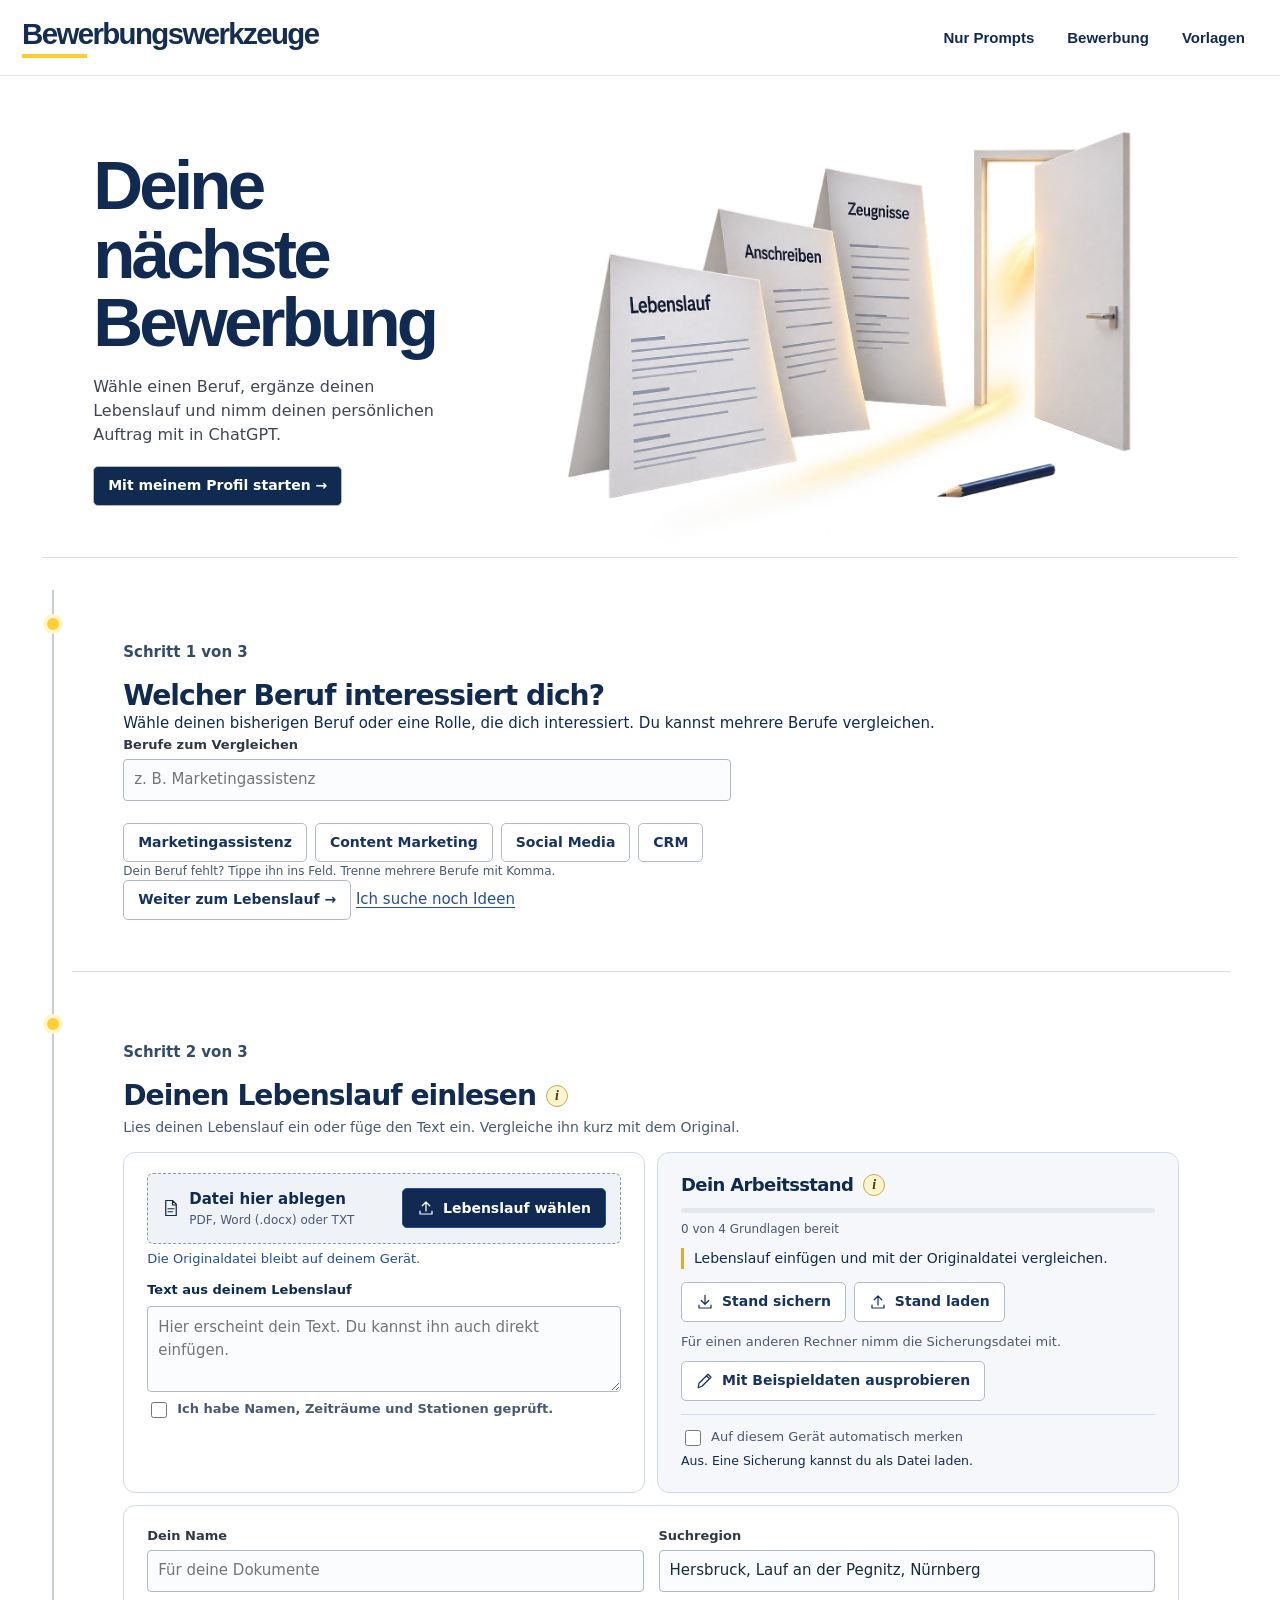
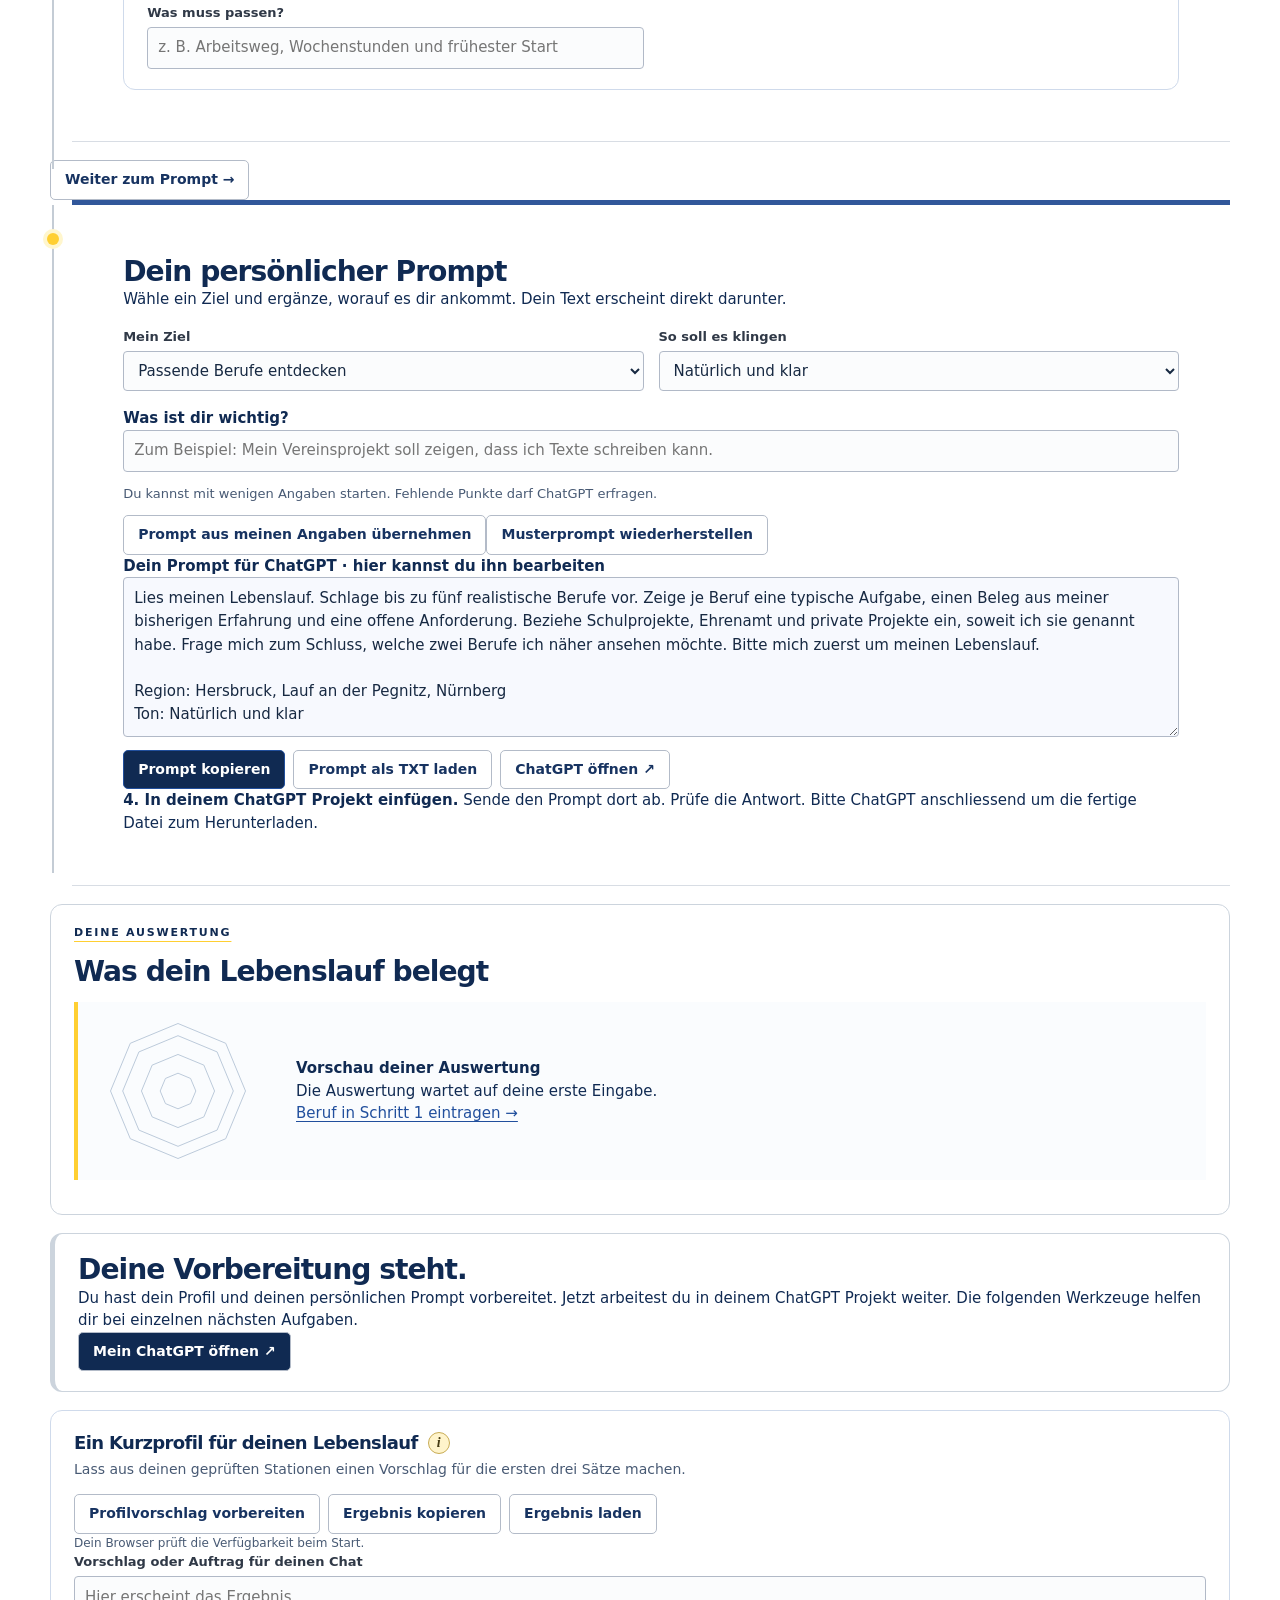
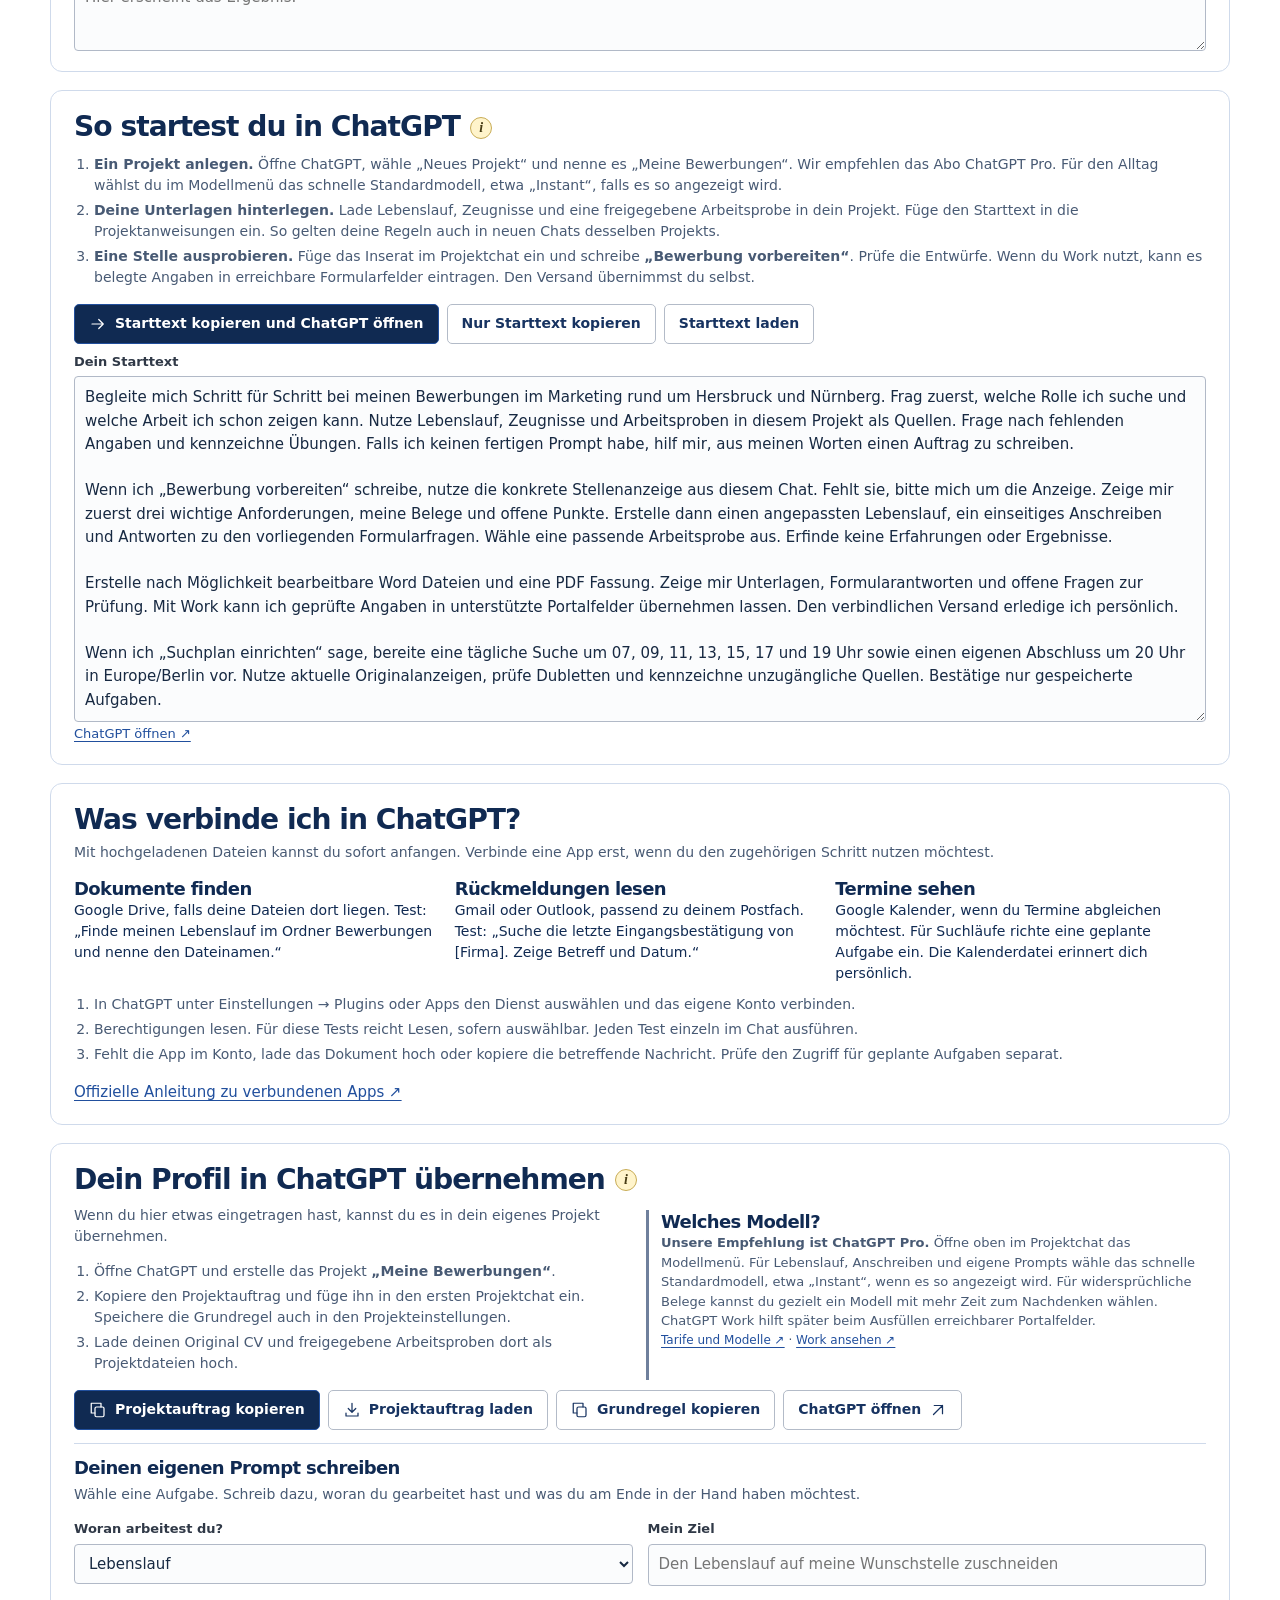
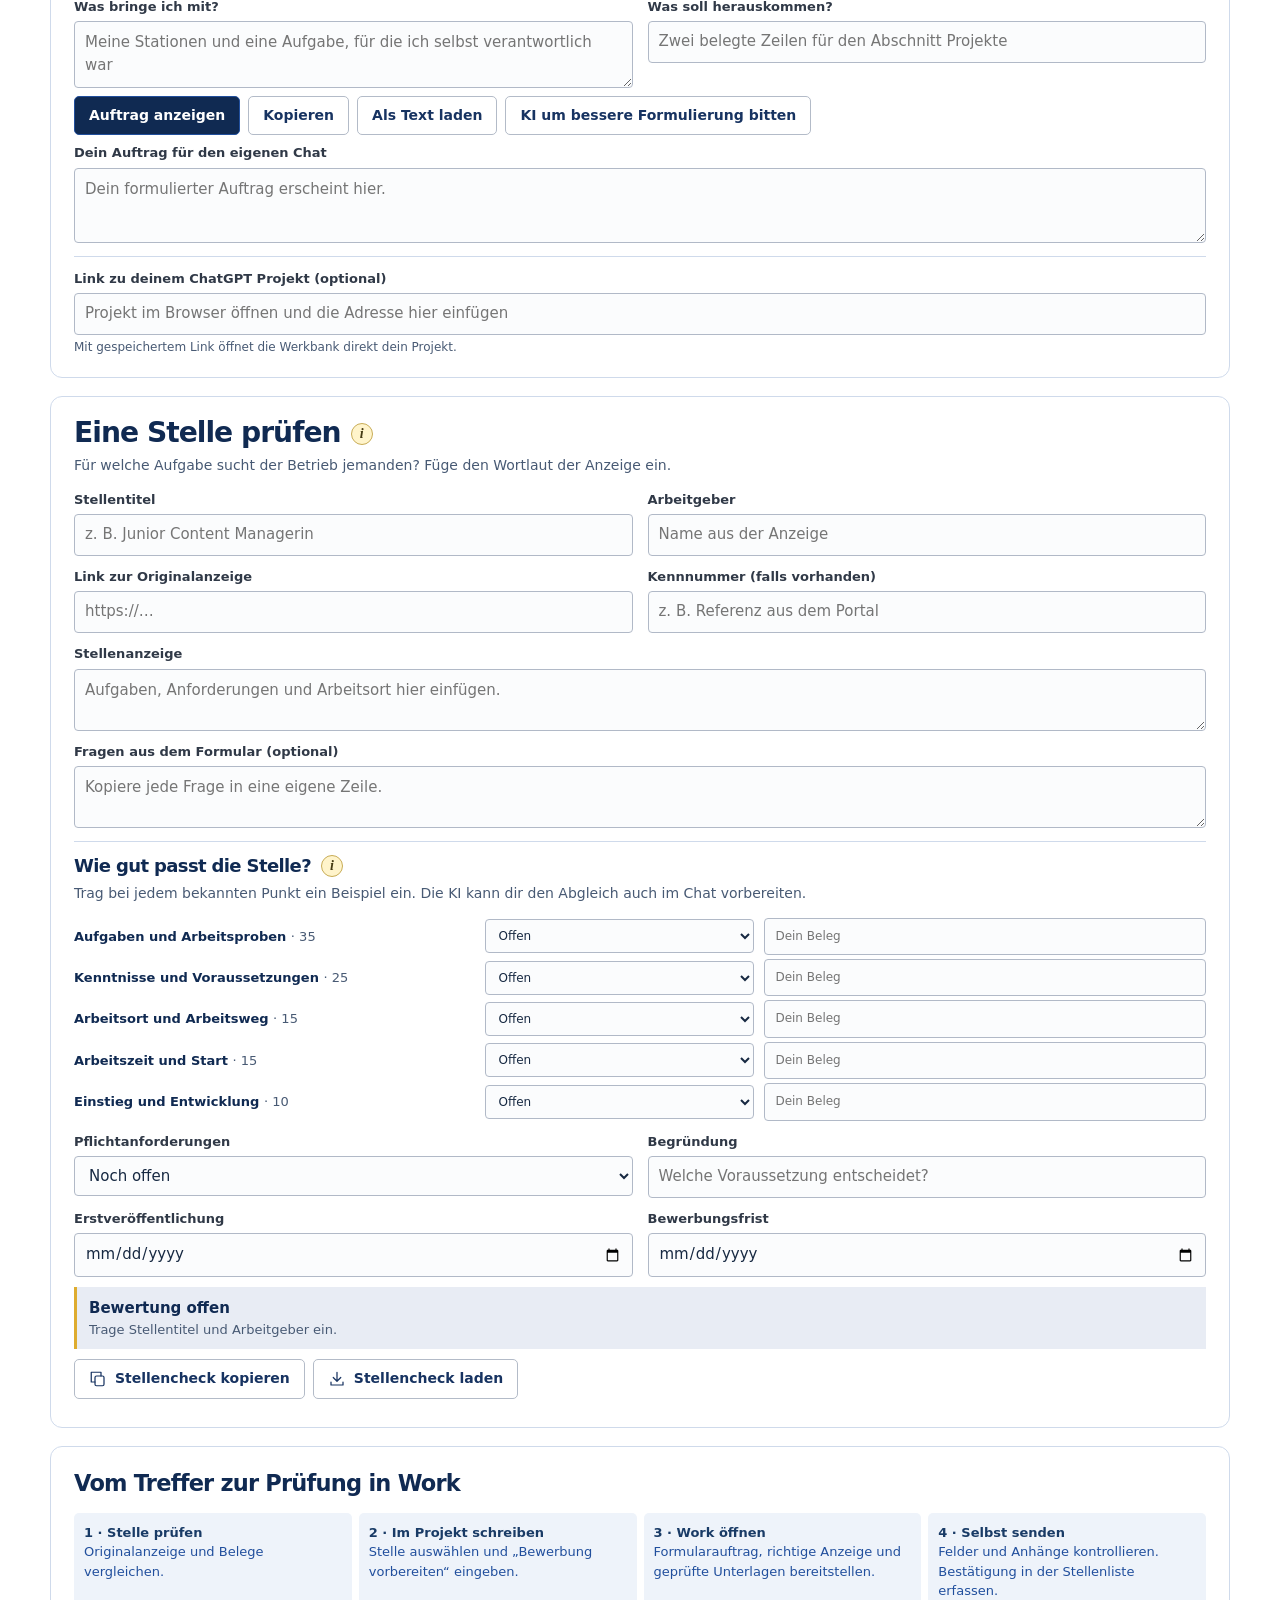
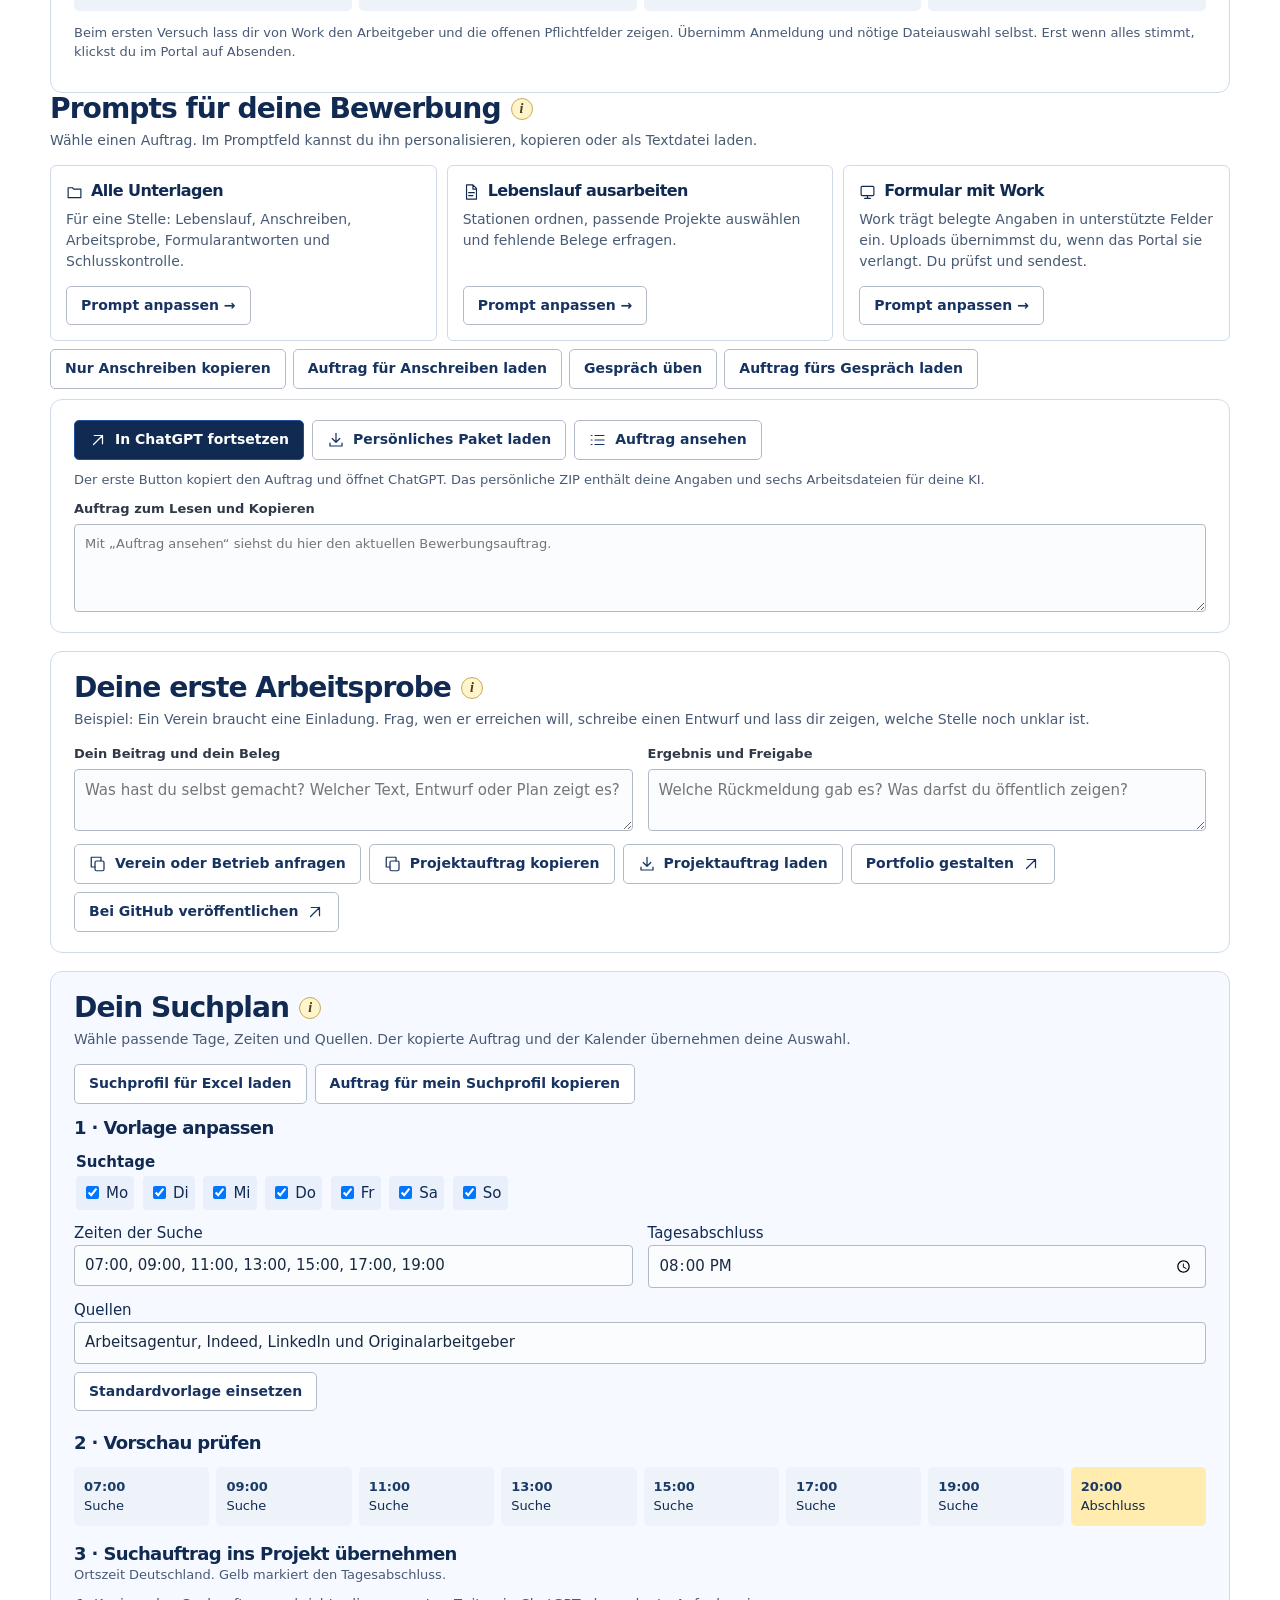
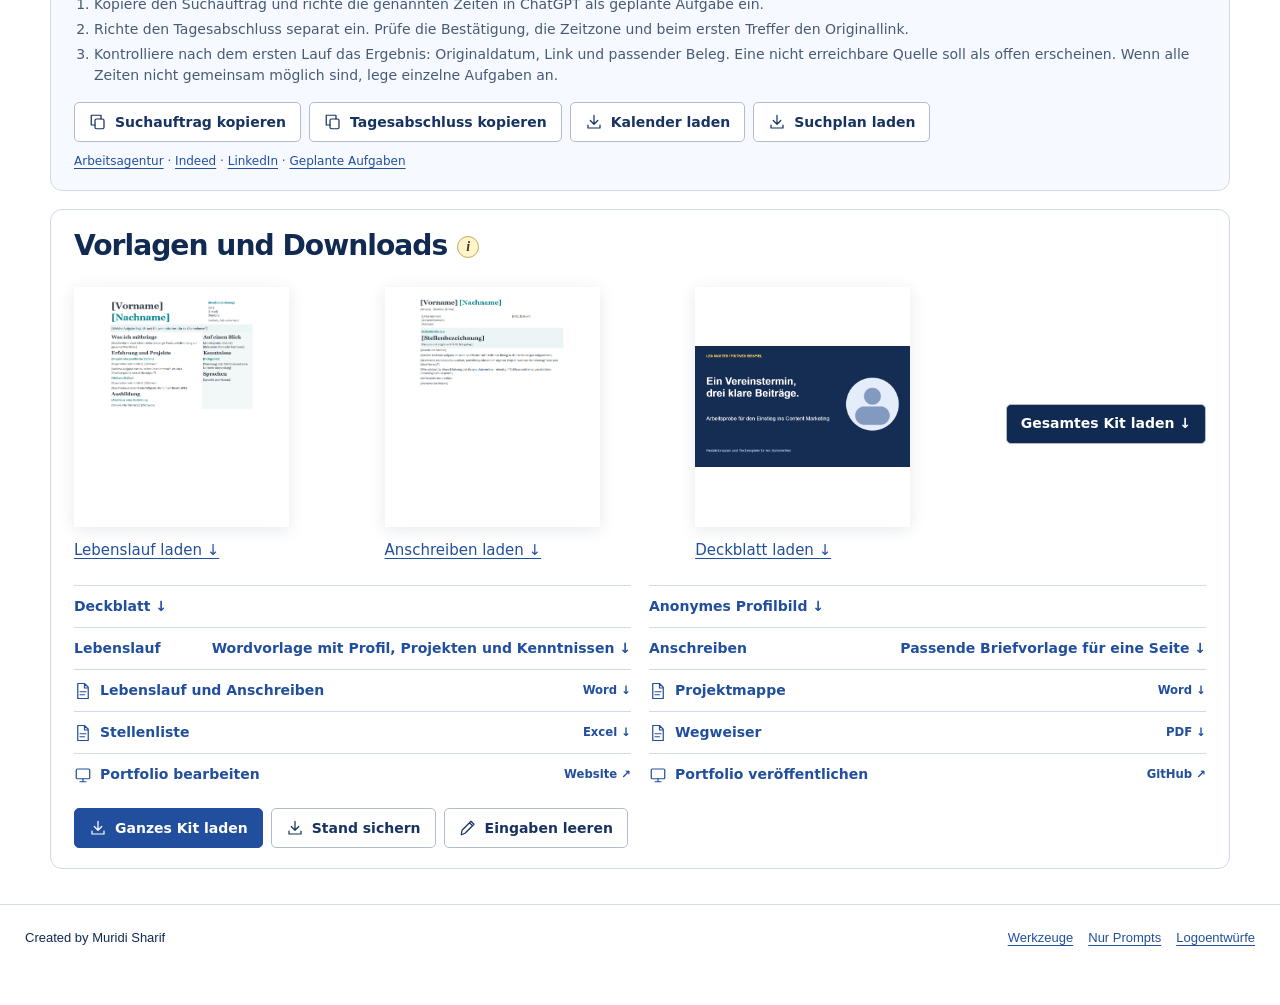
==== index.html @ 727fcaa6 "Grafische Analysevorschau und transparentes Türmotiv" ====
<!doctype html>
<html lang="de"><head><meta charset="utf-8"><meta name="viewport" content="width=device-width,initial-scale=1"><meta name="theme-color" content="#11213c"><meta name="description" content="Lebenslauf prüfen, Bewerbungen im eigenen ChatGPT Projekt vorbereiten und ein Portfolio aufbauen. Für den Einstieg ins Marketing in Hersbruck und Nürnberg."><title>Bewerbungswerkzeuge · Mein Arbeitsplatz</title><link rel="stylesheet" href="atelier.css"><script defer src="cv-vendor/jszip.min.js"></script><script defer src="direkt.js"></script><script defer src="profilhilfe.js"></script><script defer src="cv-import.js"></script><script defer src="bewerbungsmappe.js"></script><script defer src="word-export.js"></script><script defer src="atelier.js"></script><script defer src="begleitung.js"></script><script defer src="rollen.js"></script><script defer src="suchplan.js"></script><link rel="stylesheet" href="feinschliff.css?v=preview2"></head><body><a href="#berufswahl" class="skip">Zum Lebenslauf</a>
<header class="unified"><a class="wordlogo" href="index.html">Bewerbungswerkzeuge</a><nav aria-label="Hauptmenü"><a href="anleitung.html">Nur Prompts</a><a href="index.html#bewerbung">Bewerbung</a><a href="index.html#dateien">Vorlagen</a></nav></header>
<main id="start"><div class="frame cover papier"><div><h1>Deine nächste<br>Bewerbung</h1><p>Wähle einen Beruf, ergänze deinen Lebenslauf und nimm deinen persönlichen Auftrag mit in ChatGPT.</p><a class="btn" href="#berufswahl">Mit meinem Profil starten →</a></div><img src="papiercollage.webp?v=cutout2" alt="Gefaltete Bewerbungsunterlagen führen zu einer offenen Tür im Sonnenlicht"></div><div class="frame layout"><nav class="rail" aria-label="Arbeitsschritte"><h2>Dein Arbeitsplatz</h2><a href="#promptstudio">✎ Mein Prompt</a><a href="#chatstart" data-nav="chatstart">◌  Direkt in ChatGPT</a><a href="#analyse" data-nav="analyse">◎  Positionierung</a><a href="#verbinden" data-nav="verbinden">⇄  Einrichtung und Apps</a><a href="#berufswahl" data-nav="profil"><svg class="icon" viewbox="0 0 24 24" aria-hidden="true"><circle cx="12" cy="8" r="3.4"></circle><path d="M5 20c0-8 14-8 14 0"></path></svg>Lebenslauf &amp; Profil</a><a href="#texte" data-nav="texte"><svg class="icon" viewbox="0 0 24 24" aria-hidden="true"><path d="M4 4h16v12H9l-5 4z"></path><path d="M8 8h8M8 12h5"></path></svg>ChatGPT einrichten</a><a href="#match" data-nav="match"><svg class="icon" viewbox="0 0 24 24" aria-hidden="true"><rect x="3" y="7" width="18" height="14" rx="2"></rect><path d="M8 7V4h8v3M3 12c6 3 12 3 18 0"></path></svg>Stelle prüfen</a><a href="#bewerbung" data-nav="bewerbung"><svg class="icon" viewbox="0 0 24 24" aria-hidden="true"><path d="m4 15 12-12 4 4L8 19l-5 2zM14 5l4 4"></path></svg>Bewerbung vorbereiten</a><a href="#projekte" data-nav="projekte"><svg class="icon" viewbox="0 0 24 24" aria-hidden="true"><path d="M3 6h6l2 2h10v12H3z"></path></svg>Arbeitsprobe</a><a href="#plan" data-nav="plan"><svg class="icon" viewbox="0 0 24 24" aria-hidden="true"><circle cx="12" cy="12" r="9"></circle><path d="M12 6v6l4 2"></path></svg>Suchplan</a><a href="#dateien" data-nav="dateien"><svg class="icon" viewbox="0 0 24 24" aria-hidden="true"><path d="M12 3v12m-5-5 5 5 5-5M4 16v4h16v-4"></path></svg>Vorlagen</a></nav><div class="bodycol">
<noscript><p class="panel">Aktiviere JavaScript, um Dateien einzulesen und Textaufträge zu erstellen. Die Vorlagen unten kannst du direkt herunterladen.</p></noscript>
<section class="section panel" id="berufswahl" data-roadstep><p class="stepcaption">Schritt 1 von 3</p><h2>Welcher Beruf interessiert dich?</h2><p>Wähle deinen bisherigen Beruf oder eine Rolle, die dich interessiert. Du kannst mehrere Berufe vergleichen.</p><div class="cell "><label for="role">Berufe zum Vergleichen</label><input id="role" autocomplete="off" data-stored value="" placeholder="z. B. Marketingassistenz" type="text"></div><div class="row room"><button class="act" data-beruf="Marketingassistenz">Marketingassistenz</button><button class="act" data-beruf="Content Marketing">Content Marketing</button><button class="act" data-beruf="Social Media">Social Media</button><button class="act" data-beruf="CRM">CRM</button></div><p class="small">Dein Beruf fehlt? Tippe ihn ins Feld. Trenne mehrere Berufe mit Komma.</p><a class="btn" href="#profil">Weiter zum Lebenslauf →</a> <a href="#profil">Ich suche noch Ideen</a></section><section class="section" id="profil" data-roadstep><p class="stepcaption">Schritt 2 von 3</p><div class="sectop"><div class="heading"><h2>Deinen Lebenslauf einlesen</h2><button class="help" type="button" aria-label="Hilfe zu Lebenslauf und Profil" aria-expanded="false" data-tip="Deine Angaben werden in diesem Browser verarbeitet. Mit „Stand sichern“ erhältst du eine private Datei, die du später wieder laden kannst.">i</button></div><p class="desc">Lies deinen Lebenslauf ein oder füge den Text ein. Vergleiche ihn kurz mit dem Original.</p></div>
<div class="panels2"><div class="panel"><div class="drop" id="drop"><div class="droptext"><svg class="icon" viewbox="0 0 24 24" aria-hidden="true"><path d="M5 2h9l5 5v15H5zM14 2v6h5M8 13h8M8 17h6"></path></svg><span><b>Datei hier ablegen</b><small>PDF, Word (.docx) oder TXT</small></span></div><button type="button" class="act main" data-act="pick"><svg class="icon" viewbox="0 0 24 24" aria-hidden="true"><path d="M12 16V4m-5 5 5-5 5 5M4 16v4h16v-4"></path></svg>Lebenslauf wählen</button><input type="file" aria-label="Lebenslauf auswählen" id="cvFile" tabindex="-1" class="nativefile" accept=".pdf,.docx,.txt"></div><p id="importStatus" class="cvstate" role="status">Die Originaldatei bleibt auf deinem Gerät.</p>
<div class="cvcheck"><label for="cv">Text aus deinem Lebenslauf</label><textarea id="cv" rows="4" data-stored placeholder="Hier erscheint dein Text. Du kannst ihn auch direkt einfügen."></textarea><label class="tick"><input type="checkbox" id="confirmed" data-stored>Ich habe Namen, Zeiträume und Stationen geprüft.</label></div></div>
<div class="panel rightpanel"><div class="heading"><h3>Dein Arbeitsstand</h3><button class="help" type="button" aria-label="Hilfe zu Dein Arbeitsstand" aria-expanded="false" data-tip="Der Balken zählt ausgefüllte Grundlagen: CV geprüft, Zielrolle, Arbeitsprobe und konkrete Anzeige. Du kannst die Schritte in eigener Reihenfolge bearbeiten.">i</button></div><div class="progressline"><b id="progress" style="width:0"></b></div><div id="progressText" class="small">0 von 4 Grundlagen bereit</div><div id="next" class="callout">Starte mit deinem Lebenslauf.</div>
<div class="row room"><button type="button" class="act " data-act="backup"><svg class="icon" viewbox="0 0 24 24" aria-hidden="true"><path d="M12 3v12m-5-5 5 5 5-5M4 16v4h16v-4"></path></svg>Stand sichern</button><button type="button" class="act " data-act="restore"><svg class="icon" viewbox="0 0 24 24" aria-hidden="true"><path d="M12 16V4m-5 5 5-5 5 5M4 16v4h16v-4"></path></svg>Stand laden</button><input type="file" class="nativefile" tabindex="-1" id="restoreFile" aria-label="Gesicherten Arbeitsstand laden" accept=".json"></div><p class="hint">Für einen anderen Rechner nimm die Sicherungsdatei mit.</p><button type="button" class="act " data-act="demo"><svg class="icon" viewbox="0 0 24 24" aria-hidden="true"><path d="m4 15 12-12 4 4L8 19l-5 2zM14 5l4 4"></path></svg>Mit Beispieldaten ausprobieren</button><div class="quietbox"><label class="tick"><input type="checkbox" id="remember"> Auf diesem Gerät automatisch merken</label><small id="rememberState" role="status">Aus. Eine Sicherung kannst du als Datei laden.</small></div></div></div>
<div class="panel" style="margin-top:12px"><div class="fields"><div class="cell "><label for="name">Dein Name</label><input id="name" data-stored value="" placeholder="Für deine Dokumente" type="text"></div><div class="cell "><label for="region">Suchregion</label><input id="region" data-stored value="Hersbruck, Lauf an der Pegnitz, Nürnberg" placeholder="" type="text"></div><div class="cell "><label for="constraints">Was muss passen?</label><input id="constraints" data-stored value="" placeholder="z. B. Arbeitsweg, Wochenstunden und frühester Start" type="text"></div></div></div></section>

<a class="btn" href="#promptstudio">Weiter zum Prompt →</a><section id="promptstudio" data-roadstep class="section panel"><h2>Dein persönlicher Prompt</h2><p>Wähle ein Ziel und ergänze, worauf es dir ankommt. Dein Text erscheint direkt darunter.</p><div class="fields"><div class="cell"><label for="aim">Mein Ziel</label><select id="aim" data-stored><option value="ideas">Passende Berufe entdecken</option><option value="cvauftrag">Lebenslauf verbessern</option><option value="bewerbung">Bewerbung für eine Stelle vorbereiten</option><option value="work">Formular in Work vorbereiten</option><option value="case">Arbeitsprobe planen</option></select></div><div class="cell"><label for="voice">So soll es klingen</label><select id="voice" data-stored><option>Natürlich und klar</option><option>Kurz und sachlich</option><option>Persönlich und warm</option></select></div></div><label for="requestNote">Was ist dir wichtig?</label><input id="requestNote" data-stored placeholder="Zum Beispiel: Mein Vereinsprojekt soll zeigen, dass ich Texte schreiben kann."><p class="hint" id="nextHint"></p><button class="act" id="compose">Prompt aus meinen Angaben übernehmen</button><p><label for="readyPrompt">Dein Prompt für ChatGPT · hier kannst du ihn bearbeiten</label></p><textarea id="readyPrompt" data-stored rows="7"></textarea><div class="row room"><button id="clipPrompt" class="act main">Prompt kopieren</button><button id="savePrompt" class="act">Prompt als TXT laden</button><a class="btn" href="https://chatgpt.com/" target="_blank" rel="noopener">ChatGPT öffnen ↗</a></div><p class="small" role="status" id="studioState"></p><p><b>4. In deinem ChatGPT Projekt einfügen.</b> Sende den Prompt dort ab. Prüfe die Antwort. Bitte ChatGPT anschliessend um die fertige Datei zum Herunterladen.</p></section><section class="section panel" id="analyse"><p class="analysislabel">DEINE AUSWERTUNG</p><h2>Was dein Lebenslauf belegt</h2><div id="analysisWait"><svg viewBox="0 0 160 160" width="150" height="150" aria-label="Vorschau ohne Bewertung" role="img"><polygon points="80.0,61.0 93.4,66.6 99.0,80.0 93.4,93.4 80.0,99.0 66.6,93.4 61.0,80.0 66.6,66.6" fill="none" stroke="#b8c7d8"/><polygon points="80.0,41.0 107.6,52.4 119.0,80.0 107.6,107.6 80.0,119.0 52.4,107.6 41.0,80.0 52.4,52.4" fill="none" stroke="#b8c7d8"/><polygon points="80.0,21.0 121.7,38.3 139.0,80.0 121.7,121.7 80.0,139.0 38.3,121.7 21.0,80.0 38.3,38.3" fill="none" stroke="#b8c7d8"/><polygon points="80.0,8.0 130.9,29.1 152.0,80.0 130.9,130.9 80.0,152.0 29.1,130.9 8.0,80.0 29.1,29.1" fill="none" stroke="#b8c7d8"/></svg><div><strong>Vorschau deiner Auswertung</strong><p>Die Auswertung wartet auf deine erste Eingabe.</p><a href="#berufswahl">Beruf in Schritt 1 eintragen →</a></div></div><div id="analysisDetails" hidden><div class="panels2"><svg id="radar" viewBox="0 0 260 220" height="180" role="img" aria-label="Deine Erfahrung je Aufgabe, von innen nach aussen zunehmend"></svg><p class="small" id="summaryRole"></p></div><label for="whichRole">Beruf auswählen</label> <select id="whichRole"></select><input type="hidden" data-stored id="roleReview"><h3 id="outlook"></h3><p>Ändere die Vorschläge so, dass sie zu deinem Beruf passen. Bei freien Berufsbezeichnungen trägst du Aufgaben aus einer Anzeige oder deinem Arbeitsalltag ein.</p><p>Wähle bei jeder Aufgabe deine Erfahrung und ergänze ein eigenes Beispiel. Ein Projekt in der Schule oder im Verein zählt auch.</p><div id="tasks"></div><h2>Einschätzung mit ChatGPT prüfen</h2><p>Kopiere zuerst die Analyse in dein Projekt. Prüfe die zitierten Textstellen. Sobald deine Beispiele stimmen, nutze den zweiten Auftrag im selben Chat.</p><div class="row room"><button class="act main" data-review="analyse">1. Analyse kopieren</button><button class="act" data-review="revision">2. Auftrag für den Lebenslauf kopieren</button><a class="btn" href="cv-positionierung/SKILL.md" download>Skill laden</a></div></div></section><section class="section panel milestone"><h2>Deine Vorbereitung steht.</h2><p>Du hast dein Profil und deinen persönlichen Prompt vorbereitet. Jetzt arbeitest du in deinem ChatGPT Projekt weiter. Die folgenden Werkzeuge helfen dir bei einzelnen nächsten Aufgaben.</p><a class="btn" href="https://chatgpt.com/" target="_blank" rel="noopener">Mein ChatGPT öffnen ↗</a></section><section class="section" id="profilhilfe"><div class="panel"><div class="heading"><h3>Ein Kurzprofil für deinen Lebenslauf</h3><button class="help" type="button" aria-label="Hilfe zur KI Profilhilfe" aria-expanded="false" data-tip="Wenn Chrome ein deutsches Sprachmodell auf deinem Gerät bereitstellt, entstehen hier drei Sätze. Andernfalls bekommst du einen persönlichen Auftrag für ChatGPT. Prüfe jeden Satz am Original.">i</button></div><p class="desc">Lass aus deinen geprüften Stationen einen Vorschlag für die ersten drei Sätze machen.</p><div class="row"><button class="act" type="button" data-act="localai">Profilvorschlag vorbereiten</button><button class="act" type="button" data-act="copyAI">Ergebnis kopieren</button><button class="act" type="button" data-act="fileAI">Ergebnis laden</button></div><p class="small" role="status" id="aiMode">Dein Browser prüft die Verfügbarkeit beim Start.</p><label for="aiText" class="label">Vorschlag oder Auftrag für deinen Chat</label><textarea id="aiText" data-stored rows="2" placeholder="Hier erscheint das Ergebnis."></textarea></div></section>
<section class="section" id="chatstart" aria-labelledby="direkttitel">
  <div class="panel">
    <div class="heading"><h2 id="direkttitel">So startest du in ChatGPT</h2><button class="help" type="button" aria-label="Hilfe zum Start in ChatGPT" aria-expanded="false" data-tip="Die Seite öffnet ChatGPT. Du fügst den kopierten Text selbst ein und entscheidest, welche Unterlagen du dort teilen möchtest.">i</button></div>
    <ol class="steps">
      <li><b>Ein Projekt anlegen.</b> Öffne ChatGPT, wähle „Neues Projekt“ und nenne es „Meine Bewerbungen“. Wir empfehlen das Abo ChatGPT Pro. Für den Alltag wählst du im Modellmenü das schnelle Standardmodell, etwa „Instant“, falls es so angezeigt wird.</li>
      <li><b>Deine Unterlagen hinterlegen.</b> Lade Lebenslauf, Zeugnisse und eine freigegebene Arbeitsprobe in dein Projekt. Füge den Starttext in die Projektanweisungen ein. So gelten deine Regeln auch in neuen Chats desselben Projekts.</li>
      <li><b>Eine Stelle ausprobieren.</b> Füge das Inserat im Projektchat ein und schreibe <strong>„Bewerbung vorbereiten“</strong>. Prüfe die Entwürfe. Wenn du Work nutzt, kann es belegte Angaben in erreichbare Formularfelder eintragen. Den Versand übernimmst du selbst.</li>
    </ol>
    <div class="row"><button class="act main" type="button" data-direct="start"><svg class="icon" viewbox="0 0 24 24" aria-hidden="true"><path d="M4 12h15m-6-6 6 6-6 6"></path></svg>Starttext kopieren und ChatGPT öffnen</button><button type="button" class="act" data-direct="startercopy">Nur Starttext kopieren</button><button type="button" class="act" data-direct="starterload">Starttext laden</button></div>
    <div class="cell" id="direct-starter-box"><label for="direct-starter">Dein Starttext</label><textarea id="direct-starter" rows="2" readonly></textarea><a href="https://chatgpt.com/" target="_blank" rel="noopener noreferrer">ChatGPT öffnen ↗</a></div>
    <p class="small" id="direct-start-status" role="status"></p>
    </div></section><section class="section panel" id="verbinden"><h2>Was verbinde ich in ChatGPT?</h2><p class="desc">Mit hochgeladenen Dateien kannst du sofort anfangen. Verbinde eine App erst, wenn du den zugehörigen Schritt nutzen möchtest.</p><div class="panels3"><article><h3>Dokumente finden</h3><p>Google Drive, falls deine Dateien dort liegen. Test: „Finde meinen Lebenslauf im Ordner Bewerbungen und nenne den Dateinamen.“</p></article><article><h3>Rückmeldungen lesen</h3><p>Gmail oder Outlook, passend zu deinem Postfach. Test: „Suche die letzte Eingangsbestätigung von [Firma]. Zeige Betreff und Datum.“</p></article><article><h3>Termine sehen</h3><p>Google Kalender, wenn du Termine abgleichen möchtest. Für Suchläufe richte eine geplante Aufgabe ein. Die Kalenderdatei erinnert dich persönlich.</p></article></div><ol class="steps"><li>In ChatGPT unter Einstellungen → Plugins oder Apps den Dienst auswählen und das eigene Konto verbinden.</li><li>Berechtigungen lesen. Für diese Tests reicht Lesen, sofern auswählbar. Jeden Test einzeln im Chat ausführen.</li><li>Fehlt die App im Konto, lade das Dokument hoch oder kopiere die betreffende Nachricht. Prüfe den Zugriff für geplante Aufgaben separat.</li></ol><a href="https://help.openai.com/en/articles/11487775-connected-apps-in-chatgpt" target="_blank" rel="noopener">Offizielle Anleitung zu verbundenen Apps ↗</a></section><section class="section" id="texte"><div class="panel"><div class="heading"><h2>Dein Profil in ChatGPT übernehmen</h2><button class="help" type="button" aria-label="Hilfe zu Dein Projekt in ChatGPT" aria-expanded="false" data-tip="Der Projektauftrag verbindet deinen geprüften Text, deine Ziele und deine Regeln. Du entscheidest beim Einfügen in ChatGPT, welche Angaben du teilst.">i</button></div><div class="panels2"><div><p class="desc">Wenn du hier etwas eingetragen hast, kannst du es in dein eigenes Projekt übernehmen.</p><ol class="steps"><li>Öffne ChatGPT und erstelle das Projekt <b>„Meine Bewerbungen“</b>.</li><li>Kopiere den Projektauftrag und füge ihn in den ersten Projektchat ein. Speichere die Grundregel auch in den Projekteinstellungen.</li><li>Lade deinen Original CV und freigegebene Arbeitsproben dort als Projektdateien hoch.</li></ol></div><div class="modelblock"><h3>Welches Modell?</h3><p class="steptext"><b>Unsere Empfehlung ist ChatGPT Pro.</b> Öffne oben im Projektchat das Modellmenü. Für Lebenslauf, Anschreiben und eigene Prompts wähle das schnelle Standardmodell, etwa „Instant“, wenn es so angezeigt wird. Für widersprüchliche Belege kannst du gezielt ein Modell mit mehr Zeit zum Nachdenken wählen. ChatGPT Work hilft später beim Ausfüllen erreichbarer Portalfelder.</p><p class="small"><a href="https://chatgpt.com/pricing/" target="_blank" rel="noopener">Tarife und Modelle ↗</a> · <a href="https://help.openai.com/en/articles/20001275-chatgpt-work-and-codex" target="_blank" rel="noopener">Work ansehen ↗</a></p></div></div>
<div class="row"><button type="button" class="act main" data-act="copy:projekt"><svg class="icon" viewbox="0 0 24 24" aria-hidden="true"><rect x="8" y="8" width="12" height="13" rx="2"></rect><path d="M16 8V3H3v13h5"></path></svg>Projektauftrag kopieren</button><button type="button" class="act " data-act="file:projekt"><svg class="icon" viewbox="0 0 24 24" aria-hidden="true"><path d="M12 3v12m-5-5 5 5 5-5M4 16v4h16v-4"></path></svg>Projektauftrag laden</button><button type="button" class="act " data-act="copy:regel"><svg class="icon" viewbox="0 0 24 24" aria-hidden="true"><rect x="8" y="8" width="12" height="13" rx="2"></rect><path d="M16 8V3H3v13h5"></path></svg>Grundregel kopieren</button><a class="btn" id="chatLink" href="https://chatgpt.com/" target="_blank" rel="noopener">ChatGPT öffnen <svg class="icon" viewbox="0 0 24 24" aria-hidden="true"><path d="M6 18 18 6M7 6h11v11"></path></svg></a></div><div class="quietbox" id="promptbau"><h3>Deinen eigenen Prompt schreiben</h3>
      <p class="desc">Wähle eine Aufgabe. Schreib dazu, woran du gearbeitet hast und was du am Ende in der Hand haben möchtest.</p>
      <div class="fields">
        <div class="cell"><label for="direct-kind">Woran arbeitest du?</label><select id="direct-kind" data-stored><option value="cv">Lebenslauf</option><option value="projekt">Arbeitsprobe</option><option value="stelle">Stellenvergleich</option><option value="eigen">Eigene Aufgabe</option></select></div>
        <div class="cell"><label for="direct-goal">Mein Ziel</label><input id="direct-goal" data-stored placeholder="Mich für eine Marketingassistenz vorstellen"></div>
        <div class="cell"><label for="direct-context">Was bringe ich mit?</label><textarea id="direct-context" data-stored rows="2" placeholder="Meine Stationen und eine Aufgabe, für die ich selbst verantwortlich war"></textarea></div>
        <div class="cell"><label for="direct-outcome">Was soll herauskommen?</label><input id="direct-outcome" data-stored placeholder="Zwei belegte Zeilen für den Abschnitt Projekte"></div>
      </div>
      <div class="row"><button type="button" class="act main" data-direct="show">Auftrag anzeigen</button><button type="button" class="act" data-direct="copy">Kopieren</button><button type="button" class="act" data-direct="load">Als Text laden</button><button type="button" class="act" data-direct="coach">KI um bessere Formulierung bitten</button></div>
      <div class="cell" id="direct-result-box"><label for="direct-result">Dein Auftrag für den eigenen Chat</label><textarea id="direct-result" placeholder="Dein formulierter Auftrag erscheint hier." readonly rows="2"></textarea></div><p class="small" id="direct-status" role="status"></p>
    </div><div class="quietbox"><div class="cell "><label for="projectURL">Link zu deinem ChatGPT Projekt (optional)</label><input id="projectURL" data-stored value="" placeholder="Projekt im Browser öffnen und die Adresse hier einfügen" type="url"></div><small class="small">Mit gespeichertem Link öffnet die Werkbank direkt dein Projekt.</small></div></div></section>
<section class="section" id="match"><div class="panel"><div class="heading"><h2>Eine Stelle prüfen</h2><button class="help" type="button" aria-label="Hilfe zu Eine Stelle prüfen" aria-expanded="false" data-tip="Übernimm die Anzeige vom Arbeitgeber. Ein Portal kann einen alten Eintrag neu anzeigen. Prüfe deshalb Originaldatum und Kennnummer.">i</button></div><p class="desc">Für welche Aufgabe sucht der Betrieb jemanden? Füge den Wortlaut der Anzeige ein.</p><div class="fields"><div class="cell "><label for="jobTitle">Stellentitel</label><input id="jobTitle" data-stored value="" placeholder="z. B. Junior Content Managerin" type="text"></div><div class="cell "><label for="company">Arbeitgeber</label><input id="company" data-stored value="" placeholder="Name aus der Anzeige" type="text"></div><div class="cell "><label for="url">Link zur Originalanzeige</label><input id="url" data-stored value="" placeholder="https://…" type="url"></div><div class="cell "><label for="ref">Kennnummer (falls vorhanden)</label><input id="ref" data-stored value="" placeholder="z. B. Referenz aus dem Portal" type="text"></div><div class="cell span2"><label for="ad">Stellenanzeige</label><textarea id="ad" rows="2" data-stored placeholder="Aufgaben, Anforderungen und Arbeitsort hier einfügen."></textarea></div><div class="cell span2"><label for="questions">Fragen aus dem Formular (optional)</label><textarea id="questions" rows="2" data-stored placeholder="Kopiere jede Frage in eine eigene Zeile."></textarea></div></div>
<div class="quietbox"><div class="heading"><h3>Wie gut passt die Stelle?</h3><button class="help" type="button" aria-label="Hilfe zu Wie gut passt die Stelle?" aria-expanded="false" data-tip="Das Ergebnis ist deine begründete Einschätzung. Nur bewertete Bereiche mit Beleg zählen. Fehlende Angaben erscheinen als mögliche Punktespanne. Eine nicht erfüllte Pflichtanforderung hat Vorrang.">i</button></div><p class="desc">Trag bei jedem bekannten Punkt ein Beispiel ein. Die KI kann dir den Abgleich auch im Chat vorbereiten.</p><div class="scoregrid"><label for="s0">Aufgaben und Arbeitsproben <em>· 35</em></label><select id="s0" data-stored><option value="">Offen</option><option value="1">Passt</option><option value="0.5">Passt teilweise</option><option value="0">Passt kaum</option></select><input id="b0" data-stored aria-label="Beleg für Aufgaben und Arbeitsproben" placeholder="Dein Beleg"><label for="s1">Kenntnisse und Voraussetzungen <em>· 25</em></label><select id="s1" data-stored><option value="">Offen</option><option value="1">Passt</option><option value="0.5">Passt teilweise</option><option value="0">Passt kaum</option></select><input id="b1" data-stored aria-label="Beleg für Kenntnisse und Voraussetzungen" placeholder="Dein Beleg"><label for="s2">Arbeitsort und Arbeitsweg <em>· 15</em></label><select id="s2" data-stored><option value="">Offen</option><option value="1">Passt</option><option value="0.5">Passt teilweise</option><option value="0">Passt kaum</option></select><input id="b2" data-stored aria-label="Beleg für Arbeitsort und Arbeitsweg" placeholder="Dein Beleg"><label for="s3">Arbeitszeit und Start <em>· 15</em></label><select id="s3" data-stored><option value="">Offen</option><option value="1">Passt</option><option value="0.5">Passt teilweise</option><option value="0">Passt kaum</option></select><input id="b3" data-stored aria-label="Beleg für Arbeitszeit und Start" placeholder="Dein Beleg"><label for="s4">Einstieg und Entwicklung <em>· 10</em></label><select id="s4" data-stored><option value="">Offen</option><option value="1">Passt</option><option value="0.5">Passt teilweise</option><option value="0">Passt kaum</option></select><input id="b4" data-stored aria-label="Beleg für Einstieg und Entwicklung" placeholder="Dein Beleg"></div><div class="fields" style="margin-top:11px"><div class="cell"><label for="gate">Pflichtanforderungen</label><select id="gate" data-stored><option value="">Noch offen</option><option value="ok">Erfüllt</option><option value="stop">Ein Ausschluss liegt vor</option></select></div><div class="cell "><label for="gateWhy">Begründung</label><input id="gateWhy" data-stored value="" placeholder="Welche Voraussetzung entscheidet?" type="text"></div><div class="cell"><label for="original">Erstveröffentlichung</label><input id="original" type="date" data-stored></div><div class="cell"><label for="deadline">Bewerbungsfrist</label><input id="deadline" type="date" data-stored></div></div><div class="scoresum" role="status"><b id="score">Bewertung offen</b><span id="verdict">Noch keine Stelle eingetragen.</span></div><div class="row"><button type="button" class="act " data-act="copy:fit"><svg class="icon" viewbox="0 0 24 24" aria-hidden="true"><rect x="8" y="8" width="12" height="13" rx="2"></rect><path d="M16 8V3H3v13h5"></path></svg>Stellencheck kopieren</button><button type="button" class="act " data-act="file:fit"><svg class="icon" viewbox="0 0 24 24" aria-hidden="true"><path d="M12 3v12m-5-5 5 5 5-5M4 16v4h16v-4"></path></svg>Stellencheck laden</button></div></div></div></section>
<section class="section" id="bewerbung"><div class="panel"><h2>Vom Treffer zur Prüfung in Work</h2><div class="route4"><a href="#match"><b>1 · Stelle prüfen</b>Originalanzeige und Belege vergleichen.</a><a href="#texte"><b>2 · Im Projekt schreiben</b>Stelle auswählen und „Bewerbung vorbereiten“ eingeben.</a><a href="#bewerbung"><b>3 · Work öffnen</b>Formularauftrag, richtige Anzeige und geprüfte Unterlagen bereitstellen.</a><a href="#plan"><b>4 · Selbst senden</b>Felder und Anhänge kontrollieren. Bestätigung in der Stellenliste erfassen.</a></div><p class="hint">Beim ersten Versuch lass dir von Work den Arbeitgeber und die offenen Pflichtfelder zeigen. Übernimm Anmeldung und nötige Dateiauswahl selbst. Erst wenn alles stimmt, klickst du im Portal auf Absenden.</p></div><div class="sectop"><div class="heading"><h2>Prompts für deine Bewerbung</h2><button class="help" type="button" aria-label="Hilfe zu Bewerbung vorbereiten" aria-expanded="false" data-tip="Die Aufträge enthalten die aktuell eingegebenen Fakten. „In ChatGPT fortsetzen“ kopiert den Bewerbungsauftrag und öffnet deinen Chat. Dort fügst du den Text selbst ein.">i</button></div><p class="desc">Wähle einen Auftrag. Im Promptfeld kannst du ihn personalisieren, kopieren oder als Textdatei laden.</p></div>
<div class="panels3"><article class="actioncard"><div class="cardhead"><svg class="icon" viewbox="0 0 24 24" aria-hidden="true"><path d="M3 6h6l2 2h10v12H3z"></path></svg><h3>Alle Unterlagen</h3></div><p>Für eine Stelle: Lebenslauf, Anschreiben, Arbeitsprobe, Formularantworten und Schlusskontrolle.</p><div class="row"><a class="btn" data-open="bewerbung" href="#promptstudio">Prompt anpassen →</a></div></article><article class="actioncard"><div class="cardhead"><svg class="icon" viewbox="0 0 24 24" aria-hidden="true"><path d="M5 2h9l5 5v15H5zM14 2v6h5M8 13h8M8 17h6"></path></svg><h3>Lebenslauf ausarbeiten</h3></div><p>Stationen ordnen, passende Projekte auswählen und fehlende Belege erfragen.</p><div class="row"><a class="btn" data-open="cvauftrag" href="#promptstudio">Prompt anpassen →</a></div></article><article class="actioncard"><div class="cardhead"><svg class="icon" viewbox="0 0 24 24" aria-hidden="true"><rect x="3" y="4" width="18" height="13" rx="1.5"></rect><path d="M12 17v4m-4 0h8"></path></svg><h3>Formular mit Work</h3></div><p>Work trägt belegte Angaben in unterstützte Felder ein. Uploads übernimmst du, wenn das Portal sie verlangt. Du prüfst und sendest.</p><div class="row"><a class="btn" data-open="work" href="#promptstudio">Prompt anpassen →</a></div></article></div>
<div class="toolsrow" style="margin-top:8px"><button class="act" type="button" data-act="copy:brief">Nur Anschreiben kopieren</button><button class="act" type="button" data-act="file:brief">Auftrag für Anschreiben laden</button><button class="act" type="button" data-act="copy:interview">Gespräch üben</button><button class="act" type="button" data-act="file:interview">Auftrag fürs Gespräch laden</button></div><div class="panel" style="margin-top:10px"><div class="row"><button type="button" class="act main" data-act="handoff"><svg class="icon" viewbox="0 0 24 24" aria-hidden="true"><path d="M6 18 18 6M7 6h11v11"></path></svg>In ChatGPT fortsetzen</button><button type="button" class="act " data-act="privatzip"><svg class="icon" viewbox="0 0 24 24" aria-hidden="true"><path d="M12 3v12m-5-5 5 5 5-5M4 16v4h16v-4"></path></svg>Persönliches Paket laden</button><button type="button" class="act " data-act="preview"><svg class="icon" viewbox="0 0 24 24" aria-hidden="true"><path d="M8 6h12M8 12h12M8 18h12M3 6h1M3 12h1M3 18h1"></path></svg>Auftrag ansehen</button></div><p class="hint">Der erste Button kopiert den Auftrag und öffnet ChatGPT. Das persönliche ZIP enthält deine Angaben und sechs Arbeitsdateien für deine KI.</p><label class="label" for="preview">Auftrag zum Lesen und Kopieren</label><textarea class="prompt-preview" id="preview" rows="3" readonly placeholder="Mit „Auftrag ansehen“ siehst du hier den aktuellen Bewerbungsauftrag."></textarea></div></section>

<section class="section" id="projekte"><div class="panel"><div class="heading"><h2>Deine erste Arbeitsprobe</h2><button class="help" type="button" aria-label="Hilfe zu Deine erste Arbeitsprobe" aria-expanded="false" data-tip="Eine Aufgabe aus Verein, Schule oder Alltag zählt, wenn du deinen eigenen Beitrag zeigen kannst. Kennzeichne Übungen als Eigenprojekt. Bitte um Erlaubnis, bevor du fremde Namen oder Bilder veröffentlichst.">i</button></div><p class="desc">Beispiel: Ein Verein braucht eine Einladung. Frag, wen er erreichen will, schreibe einen Entwurf und lass dir zeigen, welche Stelle noch unklar ist.</p><div class="fields"><div class="cell "><label for="evidence">Dein Beitrag und dein Beleg</label><textarea id="evidence" rows="2" data-stored placeholder="Was hast du selbst gemacht? Welcher Text, Entwurf oder Plan zeigt es?"></textarea></div><div class="cell "><label for="projectNotes">Ergebnis und Freigabe</label><textarea id="projectNotes" rows="2" data-stored placeholder="Welche Rückmeldung gab es? Was darfst du öffentlich zeigen?"></textarea></div></div><div class="row room"><button type="button" class="act " data-act="copy:pilot"><svg class="icon" viewbox="0 0 24 24" aria-hidden="true"><rect x="8" y="8" width="12" height="13" rx="2"></rect><path d="M16 8V3H3v13h5"></path></svg>Verein oder Betrieb anfragen</button><button type="button" class="act " data-act="copy:case"><svg class="icon" viewbox="0 0 24 24" aria-hidden="true"><rect x="8" y="8" width="12" height="13" rx="2"></rect><path d="M16 8V3H3v13h5"></path></svg>Projektauftrag kopieren</button><button type="button" class="act " data-act="file:case"><svg class="icon" viewbox="0 0 24 24" aria-hidden="true"><path d="M12 3v12m-5-5 5 5 5-5M4 16v4h16v-4"></path></svg>Projektauftrag laden</button><a class="btn" href="04%20Portfolio.html" target="_blank" rel="noopener">Portfolio gestalten <svg class="icon" viewbox="0 0 24 24" aria-hidden="true"><path d="M6 18 18 6M7 6h11v11"></path></svg></a><a class="btn" href="veroeffentlichen.html" target="_blank" rel="noopener">Bei GitHub veröffentlichen <svg class="icon" viewbox="0 0 24 24" aria-hidden="true"><path d="M6 18 18 6M7 6h11v11"></path></svg></a></div></div></section>
<section class="section" id="plan"><div class="panel"><div class="heading"><h2>Dein Suchplan</h2><button class="help" type="button" aria-label="Hilfe zu Dein Suchplan" aria-expanded="false" data-tip="Im Kalender bekommst du Erinnerungen. Für eine selbstständige Recherche richtest du Suchauftrag und Tagesabschluss als geplante Aufgaben in deinem eigenen Konto ein.">i</button></div><p class="desc">Wähle passende Tage, Zeiten und Quellen. Der kopierte Auftrag und der Kalender übernehmen deine Auswahl.</p><div class="row room"><a href="Suchprofil.xlsx" download class="btn">Suchprofil für Excel laden</a><button class="act" data-new="excel">Auftrag für mein Suchprofil kopieren</button></div><div class="planedit"><h3>1 · Vorlage anpassen</h3><fieldset><legend>Suchtage</legend><label><input data-day="" data-stored="" id="dayMO" type="checkbox" checked value="MO"> Mo</label> <label><input data-day="" data-stored="" id="dayTU" type="checkbox" checked value="TU"> Di</label> <label><input data-day="" data-stored="" id="dayWE" type="checkbox" checked value="WE"> Mi</label> <label><input data-day="" data-stored="" id="dayTH" type="checkbox" checked value="TH"> Do</label> <label><input data-day="" data-stored="" id="dayFR" type="checkbox" checked value="FR"> Fr</label> <label><input data-day="" data-stored="" id="daySA" type="checkbox" checked value="SA"> Sa</label> <label><input data-day="" data-stored="" id="daySU" type="checkbox" checked value="SU"> So</label></fieldset><div class="fields"><label>Zeiten der Suche<input id="times" data-stored="" value="07:00, 09:00, 11:00, 13:00, 15:00, 17:00, 19:00"></label><label>Tagesabschluss<input id="ending" data-stored="" type="time" value="20:00"></label><label class="span2">Quellen<input id="sources" data-stored="" value="Arbeitsagentur, Indeed, LinkedIn und Originalarbeitgeber"></label></div><button class="act" id="preset">Standardvorlage einsetzen</button><h3>2 · Vorschau prüfen</h3></div><div class="schedule"><span><b>07:00</b>Suche</span><span><b>09:00</b>Suche</span><span><b>11:00</b>Suche</span><span><b>13:00</b>Suche</span><span><b>15:00</b>Suche</span><span><b>17:00</b>Suche</span><span><b>19:00</b>Suche</span><span><b>20:00</b>Abschluss</span></div><h3>3 · Suchauftrag ins Projekt übernehmen</h3><p class="steptext">Ortszeit Deutschland. Gelb markiert den Tagesabschluss.</p><ol class="steps"><li>Kopiere den Suchauftrag und richte die genannten Zeiten in ChatGPT als geplante Aufgabe ein.</li><li>Richte den Tagesabschluss separat ein. Prüfe die Bestätigung, die Zeitzone und beim ersten Treffer den Originallink.</li><li>Kontrolliere nach dem ersten Lauf das Ergebnis: Originaldatum, Link und passender Beleg. Eine nicht erreichbare Quelle soll als offen erscheinen. Wenn alle Zeiten nicht gemeinsam möglich sind, lege einzelne Aufgaben an.</li></ol><div class="row"><button type="button" class="act " data-act="copy:plan"><svg class="icon" viewbox="0 0 24 24" aria-hidden="true"><rect x="8" y="8" width="12" height="13" rx="2"></rect><path d="M16 8V3H3v13h5"></path></svg>Suchauftrag kopieren</button><button type="button" class="act " data-act="copy:end"><svg class="icon" viewbox="0 0 24 24" aria-hidden="true"><rect x="8" y="8" width="12" height="13" rx="2"></rect><path d="M16 8V3H3v13h5"></path></svg>Tagesabschluss kopieren</button><button type="button" class="act " data-act="calendar"><svg class="icon" viewbox="0 0 24 24" aria-hidden="true"><path d="M12 3v12m-5-5 5 5 5-5M4 16v4h16v-4"></path></svg>Kalender laden</button><button type="button" class="act " data-act="file:plan"><svg class="icon" viewbox="0 0 24 24" aria-hidden="true"><path d="M12 3v12m-5-5 5 5 5-5M4 16v4h16v-4"></path></svg>Suchplan laden</button></div><p class="small" style="margin-top:10px"><a href="https://www.arbeitsagentur.de/jobsuche/" target="_blank" rel="noopener">Arbeitsagentur</a> · <a href="https://de.indeed.com/" target="_blank" rel="noopener">Indeed</a> · <a href="https://www.linkedin.com/jobs/" target="_blank" rel="noopener">LinkedIn</a> · <a href="https://help.openai.com/en/articles/10291617" target="_blank" rel="noopener">Geplante Aufgaben</a></p></div></section>
<section class="section" id="dateien"><div class="panel"><div class="heading"><h2>Vorlagen und Downloads</h2><button class="help" type="button" aria-label="Hilfe zu Vorlagen und Downloads" aria-expanded="false" data-tip="Diese Vorlagen sind leer oder enthalten gekennzeichnete Beispiele. Dein persönliches Paket erstellst du weiter oben mit deinen eigenen Eingaben.">i</button></div><div class="docstrip"><a href="Lebenslauf.docx" download><img class="actualpreview" src="Lebenslauf.png" alt="Erste Seite der Musterdatei Lebenslauf">Lebenslauf laden ↓</a><a href="Anschreiben.docx" download><img class="actualpreview" src="Anschreiben.png" alt="Erste Seite der Musterdatei Anschreiben">Anschreiben laden ↓</a><a href="Deckblatt.pptx" download><img class="actualpreview" src="Deckblatt.png" alt="Erste Seite der Musterdatei Deckblatt">Deckblatt laden ↓</a><a class="btn" href="Bewerbungskit.zip" download>Gesamtes Kit laden ↓</a></div><div class="files"><a href="Deckblatt.pptx" download><strong>Deckblatt ↓</strong></a><a href="Profilbild.png" download><strong>Anonymes Profilbild ↓</strong></a><a href="Lebenslauf.docx" download><strong>Lebenslauf</strong><span>Wordvorlage mit Profil, Projekten und Kenntnissen ↓</span></a><a href="Anschreiben.docx" download><strong>Anschreiben</strong><span>Passende Briefvorlage für eine Seite ↓</span></a><a href="02%20Vorlagen.docx" download><span><svg class="icon" viewbox="0 0 24 24" aria-hidden="true"><path d="M5 2h9l5 5v15H5zM14 2v6h5M8 13h8M8 17h6"></path></svg>Lebenslauf und Anschreiben</span><small>Word ↓</small></a><a href="05%20Projektmappe.docx" download><span><svg class="icon" viewbox="0 0 24 24" aria-hidden="true"><path d="M5 2h9l5 5v15H5zM14 2v6h5M8 13h8M8 17h6"></path></svg>Projektmappe</span><small>Word ↓</small></a><a href="03%20Stellenliste.xlsx" download><span><svg class="icon" viewbox="0 0 24 24" aria-hidden="true"><path d="M5 2h9l5 5v15H5zM14 2v6h5M8 13h8M8 17h6"></path></svg>Stellenliste</span><small>Excel ↓</small></a><a href="Wegweiser.pdf" download><span><svg class="icon" viewbox="0 0 24 24" aria-hidden="true"><path d="M5 2h9l5 5v15H5zM14 2v6h5M8 13h8M8 17h6"></path></svg>Wegweiser</span><small>PDF ↓</small></a><a href="04%20Portfolio.html" target="_blank" rel="noopener"><span><svg class="icon" viewbox="0 0 24 24" aria-hidden="true"><rect x="3" y="4" width="18" height="13" rx="1.5"></rect><path d="M12 17v4m-4 0h8"></path></svg>Portfolio bearbeiten</span><small>Website ↗</small></a><a href="veroeffentlichen.html" target="_blank" rel="noopener"><span><svg class="icon" viewbox="0 0 24 24" aria-hidden="true"><rect x="3" y="4" width="18" height="13" rx="1.5"></rect><path d="M12 17v4m-4 0h8"></path></svg>Portfolio veröffentlichen</span><small>GitHub ↗</small></a></div><div class="row room"><a class="btn primary" data-kit href="Bewerbungskit.zip" download><svg class="icon" viewbox="0 0 24 24" aria-hidden="true"><path d="M12 3v12m-5-5 5 5 5-5M4 16v4h16v-4"></path></svg> Ganzes Kit laden</a><button type="button" class="act " data-act="backup"><svg class="icon" viewbox="0 0 24 24" aria-hidden="true"><path d="M12 3v12m-5-5 5 5 5-5M4 16v4h16v-4"></path></svg>Stand sichern</button><button type="button" class="act " data-act="clear"><svg class="icon" viewbox="0 0 24 24" aria-hidden="true"><path d="m4 15 12-12 4 4L8 19l-5 2zM14 5l4 4"></path></svg>Eingaben leeren</button></div></div></section></div></div></main><footer class="unifiedfooter"><span>Created by Muridi Sharif</span><nav><a href="index.html">Werkzeuge</a><a href="anleitung.html">Nur Prompts</a><a href="logos.html">Logoentwürfe</a></nav></footer><div id="status" role="status" aria-live="polite"></div><div id="helpTip" class="tip" role="tooltip" hidden></div><script src="promptstudio.js" defer></script><script defer src="feinschliff.js?v=preview2"></script></body></html>
---- atelier.css ----
*{box-sizing:border-box}
:root{color-scheme:light;--bg:#f1f3f6;--card:#fff;--text:#181e28;--muted:#485264;--green:#182e53;--deep:#11213c;--soft:#e5e8ee;--line:#d4d8e0;--light:#b2c6e7;--serif:Georgia,Cambria,serif;--sans:Inter,"Segoe UI",system-ui,sans-serif}
html{scroll-behavior:smooth;scroll-padding-top:20px}body{margin:0;background:var(--bg);color:var(--text);font:15px/1.5 var(--sans);font-variant-numeric:tabular-nums}
h1,h2,h3,h4,p,ul,ol,figure{margin:0}a{color:var(--green);text-underline-offset:3px}a:hover{color:#28426e}button,input,textarea,select{font:inherit}button,.btn{cursor:pointer}a:focus-visible,button:focus-visible,input:focus-visible,textarea:focus-visible,select:focus-visible{outline:3px solid #977000;outline-offset:3px}.skip{position:absolute;left:10px;top:-80px;z-index:30;background:white;padding:9px}.skip:focus{top:10px}.frame{width:min(1280px,calc(100% - 84px));margin:auto}
.top{background:white;border-bottom:1px solid var(--line)}.top .frame{display:flex;align-items:center;min-height:74px;gap:20px;justify-content:space-between}.brand{font-family:var(--serif);font-size:26px;letter-spacing:-.045em;text-decoration:none;color:var(--deep);display:inline-flex;align-items:center;gap:10px}.brandmark{width:33px;height:35px;display:inline-block;position:relative;background:#20314e;border-radius:16px 16px 2px 2px;overflow:hidden}.brandmark:before,.brandmark:after{content:"";position:absolute;left:8px;bottom:0;width:20px;height:25px;border:1.4px solid #bfcde5;border-bottom:0;border-radius:12px 12px 0 0;transform:skewX(-14deg)}.brandmark:after{left:13px;height:19px}.topnav{display:flex;align-items:center;gap:26px}.topnav a:not(.btn){font-size:14px;text-decoration:none;color:var(--muted);font-weight:600}
.btn,.act{display:inline-flex;justify-content:center;align-items:center;gap:8px;border:1px solid #b3bbc8;border-radius:5px;background:#fff;color:var(--deep);text-decoration:none;font:650 14px/1.25 var(--sans);padding:10px 14px;min-height:39px;text-align:center}.btn:hover,.act:hover{background:#e9edf4;color:var(--deep);border-color:#6b7a94}.btn.primary,.act.main{background:var(--green);color:#fff;border-color:var(--green)}.btn.primary:hover,.act.main:hover{background:#0d2143}.btn.ghost{background:transparent}.btn.pale{background:#c8d6ed;border-color:#c8d6ed;color:#19253a}.btn.pale:hover{background:#dfe8f7}.icon{width:18px;height:18px;fill:none;stroke:currentColor;stroke-width:1.65;stroke-linecap:round;stroke-linejoin:round;flex:none}.icon.lg{width:23px;height:23px}
.cover{margin:25px auto 0;display:grid;grid-template-columns:1.14fr 1fr;overflow:hidden;background:var(--deep);color:white;border-radius:9px;min-height:247px}.covercopy{padding:28px clamp(24px,3.6vw,62px) 32px;align-self:center}.cover h1{font:normal clamp(39px,3.6vw,60px)/1.05 var(--serif);letter-spacing:-.044em;max-width:18ch}.cover p{color:#dfe4ed;max-width:54ch;font-size:16px;margin:12px 0 17px}.coverimg{position:relative;min-height:228px;background:#9ea9bb}.coverimg img{position:absolute;inset:0;width:100%;height:100%;object-fit:cover;object-position:center 49%}
.layout{display:grid;grid-template-columns:188px minmax(0,1fr);gap:37px;margin-top:32px;align-items:start}.rail{position:sticky;top:14px;align-self:start}.rail h2{font:650 11px/1.4 var(--sans);letter-spacing:.10em;text-transform:uppercase;color:var(--muted);margin-bottom:10px}.rail a{display:flex;align-items:center;color:#3e4655;gap:10px;text-decoration:none;font-weight:550;font-size:14px;padding:9px 9px;border-radius:5px;margin:2px 0}.rail a[aria-current],.rail a:hover{background:#dee4ed;color:var(--deep)}.rail .raildoc{margin-top:12px;border-top:1px solid var(--line);border-radius:0;padding-top:15px}.bodycol{min-width:0}
.section{scroll-margin-top:16px;margin-bottom:25px}.panel{border:1px solid var(--line);background:var(--card);border-radius:8px;padding:20px 23px;min-width:0;box-shadow:0 2px 4px #121b2903}.heading{display:flex;gap:10px;align-items:center;margin-bottom:4px}.heading h2,.section>h2{font:normal clamp(27px,2.2vw,37px)/1.15 var(--serif);letter-spacing:-.035em}.heading h3,h3{font:650 18px/1.3 var(--sans);letter-spacing:-.035em}h4{font-size:15px}.desc{color:var(--muted);margin:5px 0 14px;font-size:14px}.panels2{display:grid;grid-template-columns:1fr 1fr;gap:12px}.panels3{display:grid;grid-template-columns:repeat(3,1fr);gap:10px}.row{display:flex;align-items:center;gap:8px;flex-wrap:wrap}.row.room{margin-top:13px}.cell{min-width:0}.cell label,.label{display:block;font-size:13px;font-weight:650;color:#303947;margin:0 0 5px}
input:not([type=file]):not([type=checkbox]),textarea,select{border:1px solid #b1b9c7;border-radius:4px;background:#fbfcfd;color:var(--text);width:100%;min-width:0;padding:9px 10px;line-height:1.45}textarea{resize:vertical;display:block}.fields{display:grid;grid-template-columns:1fr 1fr;gap:11px 15px}.span2{grid-column:1/-1}.fields textarea{min-height:62px}.cvcheck{width:100%;margin-top:10px}.cvcheck label{font-weight:700;font-size:13px}.cvcheck textarea{margin:5px 0 7px;min-height:86px}.small{font-size:12px;color:var(--muted)}.drop{display:flex;justify-content:space-between;align-items:center;gap:10px;border:1.5px dashed #8d99ad;background:#eff2f6;padding:14px;border-radius:6px}.drop.active{background:#cfdaee;border-color:var(--green)}.droptext{display:flex;gap:9px;align-items:center}.drop b,.drop small{display:block}.drop small{color:var(--muted);font-size:12px}.cvstate{font-size:13px;color:var(--green);overflow-wrap:anywhere;margin-top:5px}.tick{display:flex;align-items:flex-start;gap:7px;font-size:13px;color:var(--muted)}.tick input{accent-color:var(--green);width:16px;height:16px}.nativefile{position:absolute;width:1px;height:1px;overflow:hidden;clip-path:inset(50%);white-space:nowrap}.chipbox{background:#f0f3f8;border:1px solid #cbd2df;border-radius:5px;padding:10px 12px}.progressline{height:5px;background:#e4e7ec;border-radius:10px;overflow:hidden;margin:11px 0 7px}.progressline b{display:block;background:#495f84;height:100%;transition:width .25s}.quietbox{border-top:1px solid var(--line);padding-top:12px;margin-top:13px}.knum{color:var(--green);font-size:12px;font-weight:750;letter-spacing:.06em;margin-bottom:8px}.rightpanel{background:#f6f7fa}.rightpanel .item{display:flex;align-items:flex-start;gap:9px;margin-top:8px;font-size:13px}.rightpanel .item .icon{color:#435471}
.help{width:22px;height:22px;border:1px solid #8c98ac;color:#414e63;border-radius:50%;font:italic 700 14px/1 Georgia;background:transparent;display:inline-flex;align-items:center;justify-content:center;flex:none;padding:0}.help:hover,.help[aria-expanded=true]{background:#dce3ee;border-color:#3f5477}.tip{position:fixed;z-index:40;background:#16243d;color:white;border-radius:6px;padding:10px 13px;font-size:13px;line-height:1.45;box-shadow:0 4px 20px #0a152924;max-width:min(298px,calc(100vw - 20px));pointer-events:auto}
.actioncard{display:flex;flex-direction:column;background:white;border:1px solid var(--line);padding:15px;border-radius:6px;min-width:0}.actioncard .cardhead{display:flex;align-items:center;gap:8px}.actioncard h3{font-size:16px}.actioncard p{font-size:13px;color:var(--muted);margin:7px 0 14px;flex:1}.actioncard .row{gap:5px}.actioncard .act{font-size:12px;padding:7px 9px;min-height:34px}.actioncard .icon{width:17px}.sectop{margin-bottom:12px}.toolsrow{display:flex;flex-wrap:wrap;gap:7px}.hint{margin:10px 0;color:var(--muted);font-size:13px}
.scoregrid{display:grid;grid-template-columns:minmax(0,1fr) minmax(106px,.67fr) minmax(0,1.1fr);align-items:center;gap:4px 10px}.scoregrid>*{min-width:0}.scoregrid label{font-size:13px;font-weight:600}.scoregrid em{font-style:normal;font-weight:450;color:var(--muted);white-space:nowrap}.scoregrid select,.scoregrid input{font-size:12px;padding:6px 8px;min-height:34px}.scoresum{margin:10px 0;padding:10px 12px;background:#e8ecf4;border-left:3px solid #63738d}.scoresum b,.scoresum span{display:block}.scoresum span{font-size:13px;color:var(--muted)}.files{display:grid;grid-template-columns:repeat(2,1fr);gap:0 18px}.files a{display:flex;align-items:center;justify-content:space-between;gap:10px;text-decoration:none;padding:10px 0;border-top:1px solid var(--line);font-weight:600;font-size:14px}.files a span{display:flex;align-items:center;gap:8px}.steps{margin:10px 0 12px;padding-left:20px;color:var(--muted);font-size:14px}.steps li{padding-bottom:4px}.steptext{font-size:13px;color:var(--muted)}.time{font-weight:600;color:var(--green);font-size:14px}.callout{margin:10px 0;border-left:3px solid #7d8ca6;padding-left:10px;font-size:14px}.formactions{margin-top:12px;display:flex;align-items:center;flex-wrap:wrap;gap:8px}.modelblock{border-left:3px solid #6f809c;padding-left:12px;margin:10px 0}
#status{position:fixed;z-index:50;bottom:12px;left:50%;transform:translateX(-50%);background:#17253c;color:white;padding:11px 18px;border-radius:7px;font-size:14px;box-shadow:0 4px 18px #19233533;width:max-content;max-width:calc(100% - 22px)}#status:empty{display:none}.foot{padding:13px 0 24px;margin-top:10px;border-top:1px solid var(--line);color:var(--muted);font-size:12px}.prompt-preview{min-height:88px;font-size:13px}.downloadspot{color:var(--muted);font-size:12px}
@media(min-width:1500px){.cover{min-height:280px}}@media(max-width:1100px){.frame{width:calc(100% - 46px)}.layout{grid-template-columns:157px 1fr;gap:19px}.panel{padding:16px}.panels3{grid-template-columns:repeat(2,1fr)}.rail a{font-size:13px;gap:6px}}
@media(max-width:840px){.frame{width:calc(100% - 36px)}.layout{grid-template-columns:1fr;gap:12px;margin-top:17px}.rail{position:static;display:flex;gap:4px;flex-wrap:wrap}.rail h2{width:100%;margin:0}.rail a,.rail .raildoc{padding:5px 8px;margin:0;border:1px solid #c8ced8;border-radius:4px;font-size:12px}.rail .icon{width:14px;height:14px}.covercopy{padding:24px}.section{margin-bottom:18px}}
@media(max-width:600px){.frame{width:calc(100% - 24px)}.top .frame{min-height:56px;gap:5px}.brand{font-size:21px;gap:7px}.brandmark{height:28px;width:26px}.topnav{gap:6px}.topnav a:not(.btn){display:none}.topnav .btn{padding:8px 10px;min-height:32px;font-size:12px}.cover{grid-template-columns:1fr;margin-top:12px}.covercopy{padding:20px}.cover h1{font-size:38px;max-width:18ch}.cover p{font-size:14px;margin:8px 0 12px}.coverimg{min-height:108px;height:108px}.coverimg img{object-position:50% 56%}.panels2,.fields,.files{grid-template-columns:1fr}.panels3{grid-template-columns:1fr}.span2{grid-column:auto}.panel{padding:14px}.btn,.act{font-size:13px;padding:9px 11px}.rail{gap:4px}.rail .icon{display:none}.rail a,.rail .raildoc{font-size:11px}.drop{padding:10px}.scoregrid{grid-template-columns:minmax(0,1fr) minmax(115px,.7fr);gap:3px 8px}.scoregrid input{grid-column:1/-1;margin-bottom:6px}.heading h2{font-size:28px}.actioncard p{margin:4px 0 9px}.files a{font-size:13px}.droptext>.icon{display:none}}
@media (prefers-reduced-motion:reduce){html{scroll-behavior:auto}*{transition:none!important}}
[hidden]{display:none!important}
@media(max-width:600px){.top .frame{flex-wrap:wrap;gap:3px;padding:9px 0}.topnav{display:flex;flex-wrap:wrap;gap:7px 12px}.topnav a:not(.btn){display:inline-flex;font-size:12px}}
.heroalt{background:transparent;color:#e9eff8;border-color:#8c97ab}.heroalt:hover{background:#21314d;color:white}.quietbox .row,.quietbox .fields{margin:8px 0}#direct-starter-box,#direct-result-box{margin-top:8px}#direct-starter-box a{font-size:13px}#chatstart{scroll-margin-top:12px}

:root{--bg:#f5f7fc;--deep:#173361;--green:#214f9d;--text:#172942;--muted:#485a74;--line:#cfdaeb;--soft:#edf3ff}
.cover{background:#193762}.coverimg img{filter:grayscale(1) contrast(.93)}.coverimg{background:#bdd0e5}.covercopy p{color:#edf3ff}.btn.pale{background:#ffda69;border-color:#ffda69;color:#252b36}.btn.pale:hover{background:#ffe592}.btn.heroalt{background:transparent;color:white;border-color:#a1b8d7}.brandmark{background:#244d90}.brandmark:before,.brandmark:after{border-color:#ffe182}.help{background:#fff4cb;color:#463b14;border-color:#c8ac56}.section{margin-bottom:30px}.rail a[aria-current]{background:#dfe9fd;box-shadow:inset 3px 0 #315da5}.scoresum,.callout{border-left-color:#deac2f}.panel{border-radius:12px}.directchoice{font-weight:650;color:#ffe080;margin-bottom:8px;font-size:14px}.covercopy h1{max-width:19ch}.covercopy .row{gap:9px}
.brandmark{background:transparent!important;color:#244269!important;font:italic 25px Georgia!important;width:auto;height:auto;border-bottom:2px solid #d3a72f;border-radius:0;padding-right:4px}.brandmark:after,.brandmark:before{display:none}.route4,.schedule{display:flex;flex-wrap:wrap;gap:7px;margin:12px 0}.route4 a,.schedule span{flex:1 1 110px;background:#eef3fa;padding:10px;border-radius:5px;font-size:13px;text-decoration:none}.route4 b,.schedule b{display:block;color:#193b66}.schedule span{flex:1 1 55px}.schedule span:last-child{background:#ffecae}.axis{display:flex;align-items:center;justify-content:space-between;gap:7px;margin:3px 0;font-size:13px}.axis select{width:53%;font-size:12px}.panels3 article p{font-size:14px}.section{margin-bottom:18px}

:root{--serif:var(--sans)}.brand,.cover h1,.heading h2,.section h2{font-family:var(--sans);font-weight:650;letter-spacing:-.035em}.brand svg{flex:none}.coverimg{mask-image:linear-gradient(90deg,transparent,#000 23%)}.planedit fieldset{border:0;margin:10px 0;padding:0}.planedit fieldset label{display:inline-flex;align-items:center;gap:4px;padding:6px;background:#eaf0fb;margin:2px;border-radius:4px}.planedit h3{margin:12px 0}.planedit .act{margin:8px 0}.planedit legend{font-weight:600}.schedule{margin-bottom:16px}.rail .icon{display:inline-block}#verbinden .panel,#plan>.panel{background:#f6f9ff}footer{text-align:center}
#tasks{counter-reset:aufgabe}.taskrow{counter-increment:aufgabe;display:grid;grid-template-columns:2em 1fr minmax(9em,.55fr) 1fr;align-items:center;gap:8px;padding:12px 0;border-top:1px solid #dae1ec}.taskrow:before{content:counter(aufgabe);font-weight:700;color:#28508a}.taskrow small{grid-column:2/-1}.taskrow small:empty{display:none}.taskrow input,.taskrow select{width:100%;min-width:0}#berufswahl .cell{max-width:38rem}@media(max-width:700px){.taskrow{grid-template-columns:2em 1fr}.taskrow select,.taskrow input:last-of-type{grid-column:2}}
:root{--serif:var(--sans)}.brand,h1,h2,h3{font-family:var(--sans);font-weight:750}
#radar{display:block;width:100%;height:clamp(240px,28vw,330px)}#summaryRole{font-size:15px;line-height:1.8;align-self:center}#promptstudio{border-top:5px solid #31579a}#promptstudio .fields{margin:16px 0}#promptstudio textarea{background:#f7f9fe}#promptstudio label{font-weight:650}#promptstudio .hint{margin:12px 0}
.brand{gap:11px!important;font-size:18px!important;line-height:1.05;letter-spacing:-.5px}.brandsecond{display:block;font-weight:500;color:#516684}.brandmark{display:grid;place-items:center;width:43px;height:43px;background:#214b8b;border-radius:12px;color:white;font-size:34px;font-weight:850;position:relative}.brandmark>span{position:absolute;right:-3px;top:-5px;font-size:22px;color:#ffcc43}.freshcover{background:#e9effa!important;color:#152d52!important;border-radius:24px;overflow:hidden;margin-top:20px;margin-bottom:28px;grid-template-columns:1.15fr 1fr!important}.freshcover .covercopy{padding:42px!important}.freshcover h1{font-size:clamp(40px,5.5vw,68px);font-weight:800;letter-spacing:-3px;line-height:1.02}.freshcover .eyebrow{font-size:11px;font-weight:750;letter-spacing:1.5px;margin-bottom:18px}.freshcover .covercopy>p:not(.eyebrow){color:#405779}.freshcover .pale{background:#214b8b!important;color:white!important}.freshcover .heroalt{color:#173e78!important;border-color:#b5c6e0!important}.freshcover .small{font-size:12px;margin-top:18px}.journeyart{padding:40px 38px 32px 0;display:flex;flex-direction:column;justify-content:center}.artcard{background:white;border:1px solid #cbd8ec;border-radius:16px;padding:23px;box-shadow:0 12px 24px #234d8910}.artfirst{margin-right:35px;transform:rotate(-3deg)}.artsecond{margin-left:30px;transform:rotate(2deg);border-top:5px solid #f5cc50}.artcard small{display:block;font-size:10px;letter-spacing:1.3px;color:#5c7292;font-weight:700}.artcard strong{display:block;font-size:25px;margin:9px 0;letter-spacing:-.8px}.artcard p{font-size:13px;color:#607491}.articon{float:right;font-size:27px;color:#2859a0}.artarrow{align-self:center;color:#6684b4;font-size:28px;line-height:1.3}.arttags{display:flex;flex-wrap:wrap;gap:6px}.arttags span{background:#edf2fb;border-radius:5px;padding:5px 8px;font-size:11px}@media(max-width:760px){.freshcover{grid-template-columns:1fr!important}.freshcover .covercopy{padding:27px!important}.journeyart{padding:5px 28px 25px}.artcard{padding:17px}.artfirst{margin-right:25px}.artsecond{margin-left:25px}.topnav{flex-wrap:wrap}.brand{flex-shrink:0}}
---- feinschliff.css ----
.unified{position:sticky;top:0;z-index:99;max-width:none!important;padding:17px max(22px,calc((100vw - 1320px)/2))!important;background:#ffffffd9;backdrop-filter:blur(22px);border-bottom:1px solid #d7dfec;display:flex;align-items:center;justify-content:space-between;gap:20px}.wordlogo{font:750 17px "Segoe UI",sans-serif;letter-spacing:-.6px;display:flex;align-items:center;gap:12px;text-decoration:none;color:#142d50}.wordlogo>span{font-size:31px;letter-spacing:-3px;border-bottom:4px solid #d68566;line-height:1.1}.unified nav{display:flex;gap:7px;flex-wrap:wrap}.unified nav a{font:600 13px "Segoe UI",sans-serif;text-decoration:none;padding:10px 13px;border-radius:24px;background:#172f54;color:white}.unified nav a:first-child{background:transparent;color:#243c60}.unifiedfooter{display:flex;justify-content:space-between;gap:15px;max-width:1320px;margin:35px auto;padding:25px;font:13px "Segoe UI",sans-serif;border-top:1px solid #d3dce9}.unifiedfooter nav{display:flex;gap:15px}#analyse{background:#f8f2fa;border-color:#d8bde1}#analyse .analysislabel{font-size:11px;letter-spacing:1.8px;font-weight:750;color:#784183;margin-bottom:14px}#analyse button.main{background:#784183}.milestone{border-left:5px solid #9563a5;background:#f7f2f9}.rolesuggestions{display:flex;flex-wrap:wrap;gap:7px;margin-top:9px}.rolesuggestions button{background:#fff;border:1px solid #c3cede;border-radius:22px;padding:8px 12px;color:#213c62;font-size:14px;cursor:pointer}.promptgoal{background:#eae3ef;border-radius:12px;padding:17px;color:#654472;margin:15px 0}.reveal{animation:arrive .55s ease both}@keyframes arrive{from{opacity:.25;transform:translateY(15px)}to{opacity:1;transform:none}}@media(prefers-reduced-motion:reduce){.reveal{animation:none}}@media(max-width:700px){.unified{position:sticky;display:block!important;padding:12px!important}.unified nav{margin-top:10px}.unified nav a{font-size:11px;padding:8px}.unifiedfooter{display:block}.unifiedfooter nav{margin-top:12px}}.logogrid{display:grid;grid-template-columns:repeat(auto-fit,minmax(230px,1fr));gap:20px}.logogrid article{padding:35px;background:#fff;border:1px solid #d8dfeb;border-radius:12px}.logogrid strong{font-size:35px}

.papier{display:grid!important;grid-template-columns:1fr 1fr;align-items:stretch;background:#f7efe4!important;color:#18253e!important;border-radius:16px;overflow:hidden;margin-block:24px}.papier>div{padding:clamp(24px,4vw,60px)}.papier h1{font:800 clamp(40px,5.4vw,76px)/.99 "Segoe UI",sans-serif;letter-spacing:-.055em;color:#17233d}.papier p{margin:19px 0;max-width:38ch;color:#3e4656}.papier .btn{background:#682744;color:white}.papier img{display:block;width:100%;height:100%;object-fit:cover;min-height:0}.bodycol [data-roadstep]{position:relative;margin-left:22px;scroll-margin-top:110px}.bodycol [data-roadstep]:before{content:"";position:absolute;left:-20px;top:0;bottom:-28px;width:2px;background:#d2c5cc}.bodycol [data-roadstep]:after{content:"";position:absolute;top:28px;left:-25px;width:12px;height:12px;background:#c8bac4;border-radius:50%;transition:background .5s,box-shadow .5s}.bodycol [data-roadstep].currentstep:after{background:#783353;box-shadow:0 0 0 5px #78335320}#promptstudio:before{bottom:12px}@media(max-width:680px){.papier{grid-template-columns:1fr}.papier img{height:155px}.bodycol [data-roadstep]{margin-left:16px}}@media(prefers-reduced-motion:reduce){[data-roadstep]:after{transition:none!important}}

:root{--navy:#102a52;--sun:#ffcf32;--plum:#102a52}html,body{background:white!important;color:var(--navy)}.unified{background:#fffffff2;border-bottom:1px solid #e1e5ea}.wordlogo{font-size:clamp(20px,2.3vw,34px);letter-spacing:-.055em;position:relative;padding-bottom:7px}.wordlogo:after{content:'';position:absolute;left:0;bottom:0;width:22%;height:4px;background:var(--sun)}.unified nav a,.unified nav a:first-child{background:transparent;color:var(--navy);font-size:15px}.unified nav a:hover{background:#fff4c9}.papier{background:#fff!important;border-radius:0;border-bottom:1px solid #d9dde3;grid-template-columns:1fr 1fr!important}.papier>div{align-self:center}.papier h1{color:var(--navy);font-weight:800}.papier p{max-width:36ch}.papier img{object-fit:contain}.papier .btn,#analyse button.main,.act.main,.milestone .btn{background:var(--navy)!important;color:white!important}.rail{display:none!important}.frame.layout{display:block;max-width:1180px}.bodycol [data-roadstep]{background:white;border:0;border-bottom:1px solid #d8dde4;border-radius:0;padding:clamp(22px,4vw,60px);box-shadow:none}.stepcaption{font-weight:650;color:#334c68;margin:0 0 16px}.bodycol [data-roadstep]:before{background:#c4ccd5}.bodycol [data-roadstep]:after,.bodycol [data-roadstep].currentstep:after{background:var(--sun);box-shadow:0 0 0 4px #fff6cd}.rolesuggestions{display:grid;gap:0;max-width:38rem}.rolesuggestions button{text-align:left;border-radius:0}.rolesuggestions button:hover{background:#fff7d8}#analyse,.promptgoal,.milestone{background:#fff!important;border-color:#ccd4dd!important;color:var(--navy)}#analyse .analysislabel{color:var(--navy);text-decoration:underline;text-decoration-color:var(--sun);text-underline-offset:5px}.promptgoal{border-left:4px solid var(--sun)!important}.bodycol .panel{box-shadow:none}.freshcover .small{color:var(--navy)}@media(max-width:680px){.papier{grid-template-columns:1fr!important}.papier img{height:210px}.unified nav a{font-size:13px}}
.docstrip{display:flex;align-items:center;justify-content:space-between;gap:24px;flex-wrap:wrap;margin:24px 0}.paperthumb{display:block;width:150px;height:175px;padding:17px;background:white;box-shadow:0 4px 18px #162c4920;margin-bottom:12px}.paperthumb strong{border-bottom:3px solid #ffcf32}.paperthumb i{display:block;width:85%;height:2px;background:#d6dae0;margin:18px 0}.docstrip .btn{background:#102a52;color:white}
body textarea{field-sizing:content!important;height:auto!important;max-height:none!important;min-height:5em;overflow-y:hidden;line-height:1.55}
#analyse.waiting>:not(h2):not(.analysislabel):not(#analysisWait){display:none!important}
#analysisWait{margin:14px 0;padding:14px 20px;border-left:4px solid #ffcf32}
.actualpreview{display:block;width:clamp(135px,18vw,215px);height:240px;object-fit:contain;object-position:center;background:#fff;box-shadow:0 3px 15px #182c481b;margin-bottom:12px}
.papier{padding-bottom:0!important;background:#fff!important;align-items:stretch}.papier img{align-self:end;display:block;object-fit:contain;object-position:center bottom;mask-image:linear-gradient(to right,transparent,#000 8%,#000 91%,transparent),linear-gradient(to bottom,transparent,#000 9%,#000 78%,transparent 100%);mask-composite:intersect}

#analysisWait:not([hidden]){display:flex;align-items:center;gap:clamp(12px,3vw,38px);background:#fafcfe}#analysisWait svg{width:clamp(78px,17vw,160px);flex:none}#analyse [hidden]{display:none!important}.papier{grid-template-columns:.86fr 1.14fr!important}.papier img{width:100%;height:auto;mask-image:none}@media(max-width:680px){.papier{grid-template-columns:1fr!important}.papier img{height:auto;max-height:320px}}
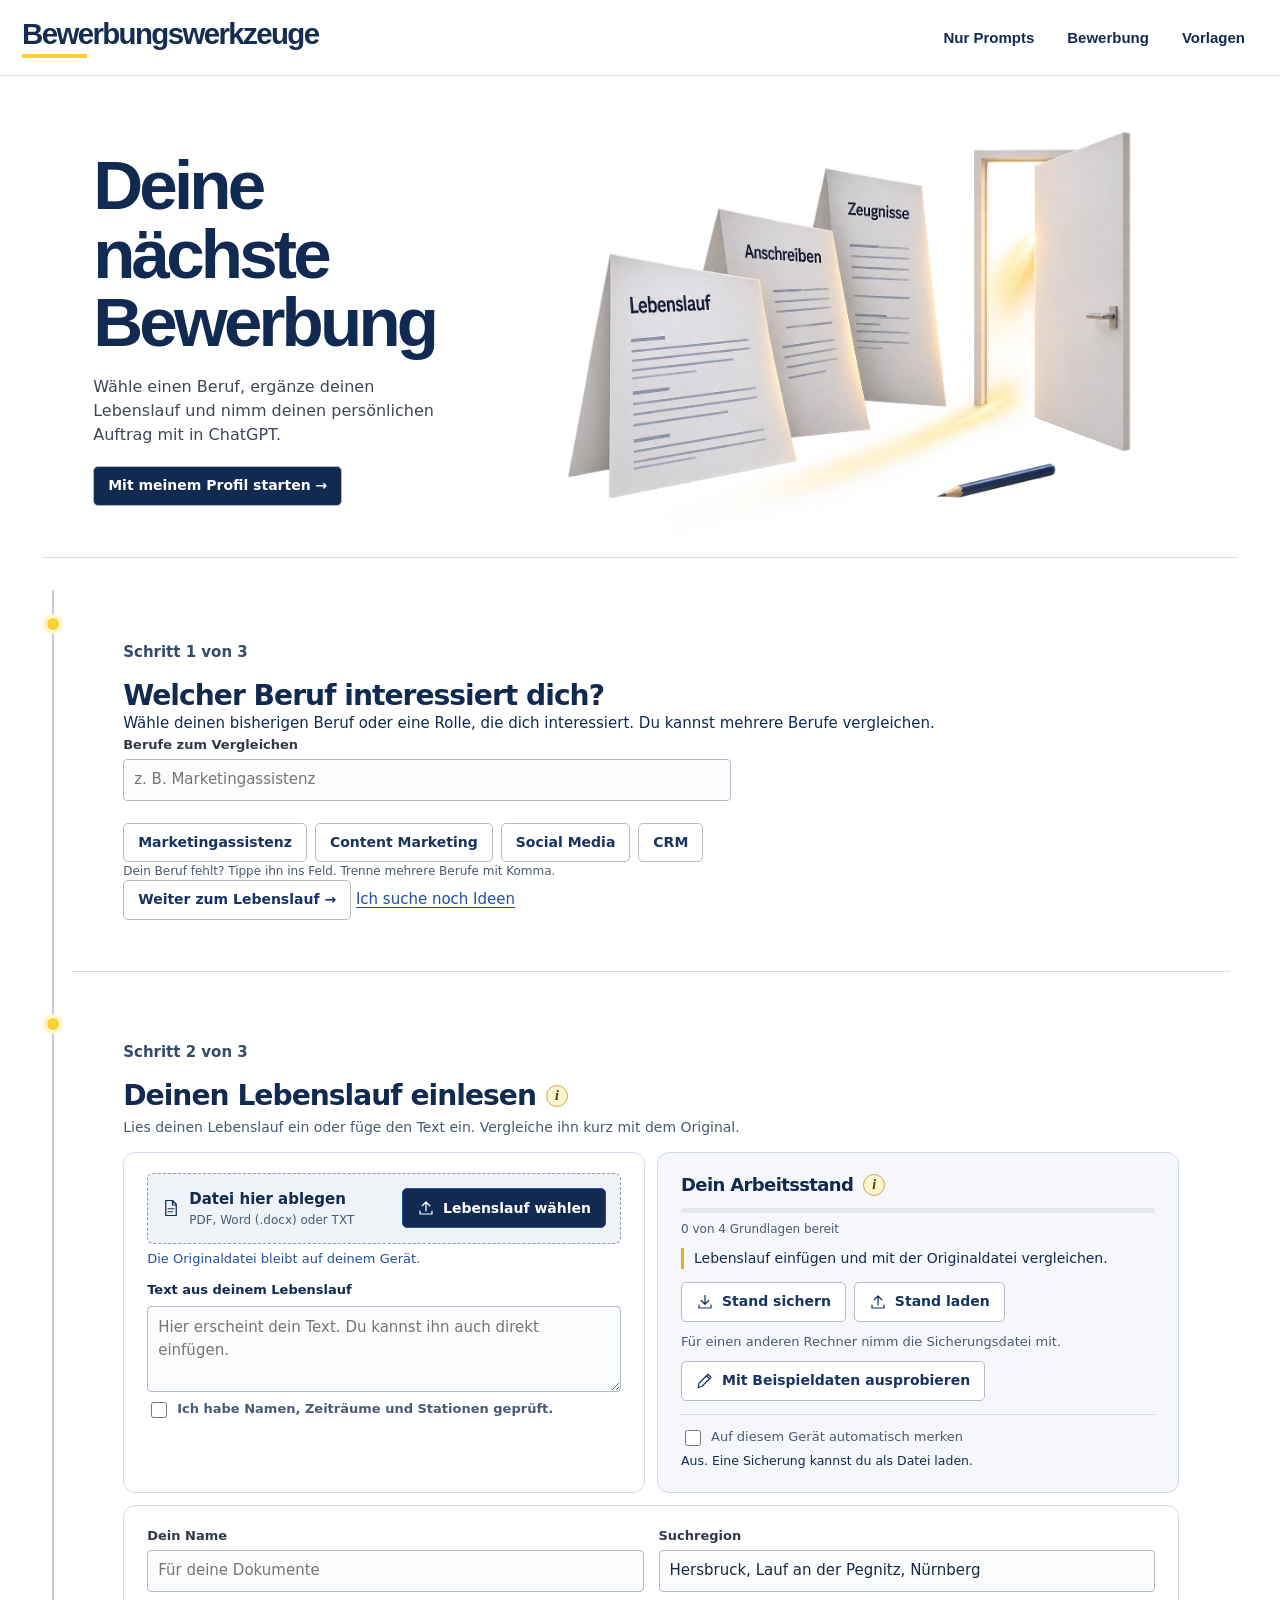
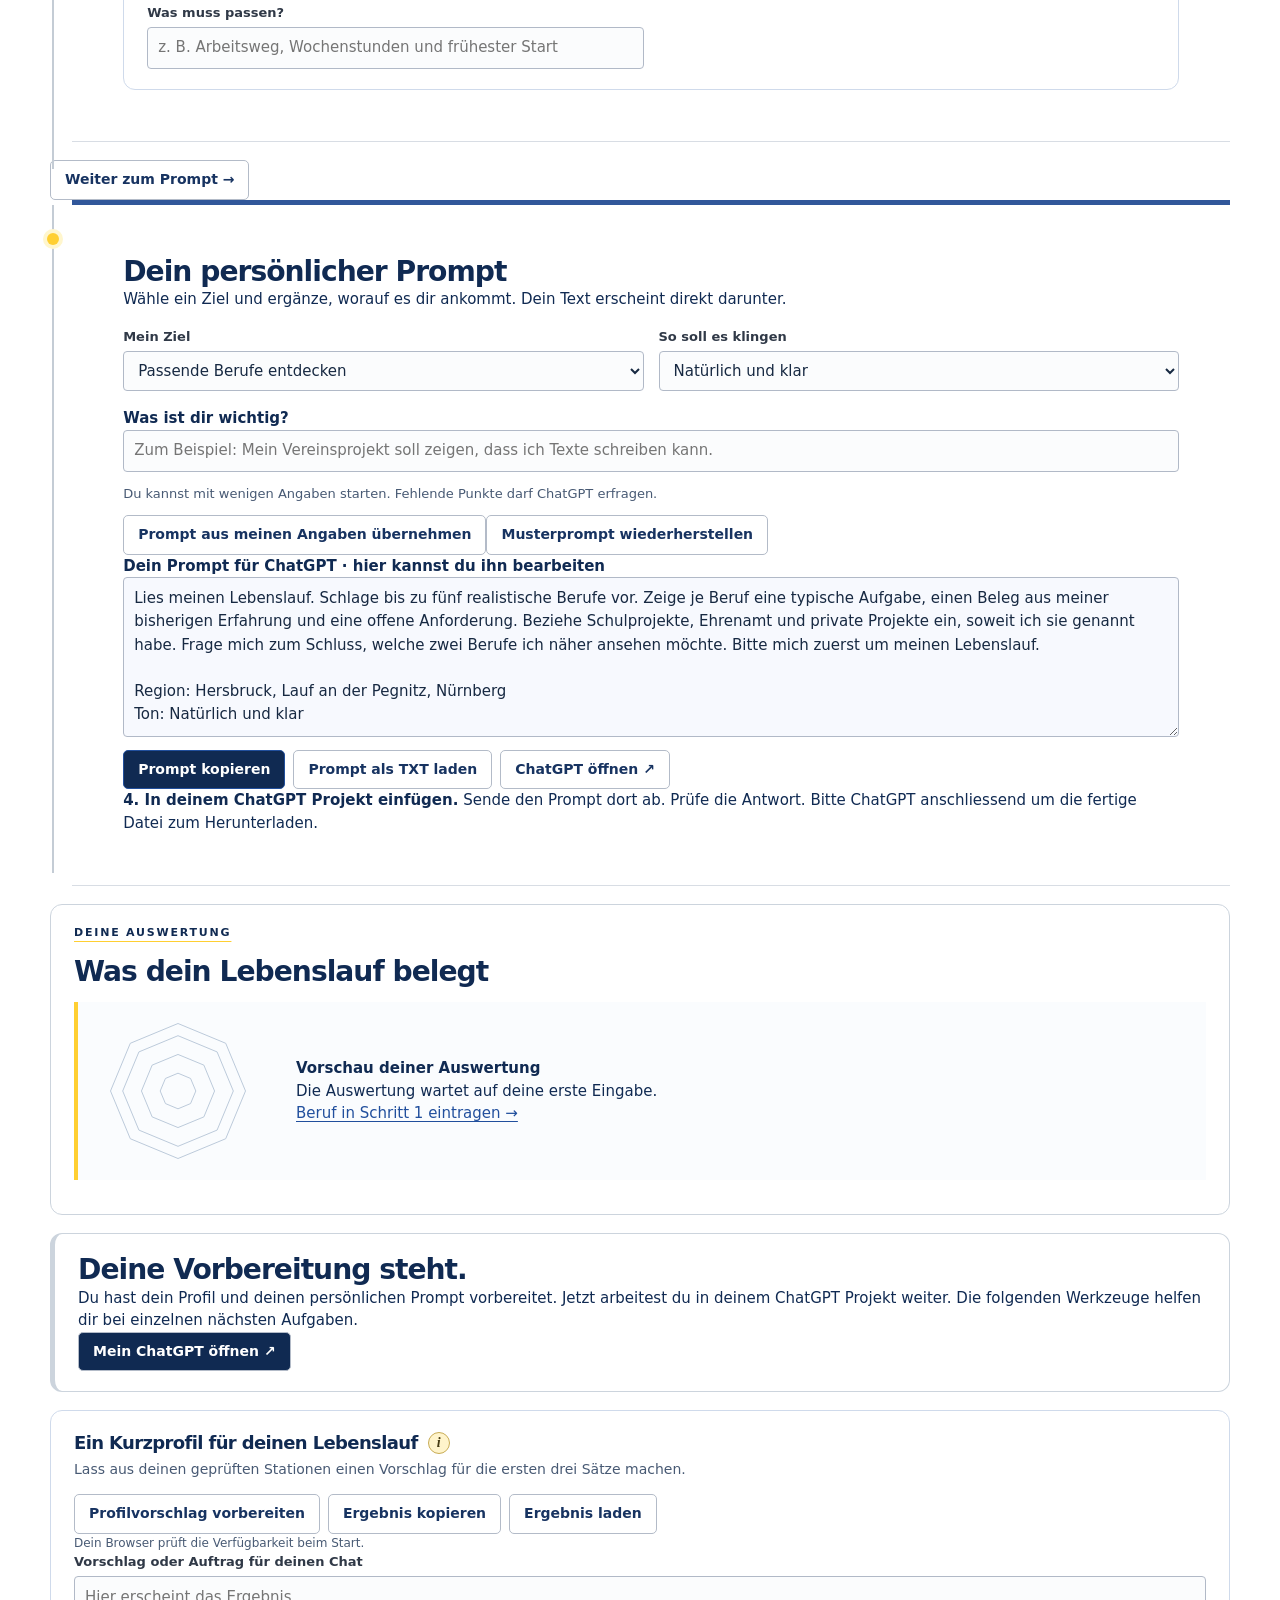
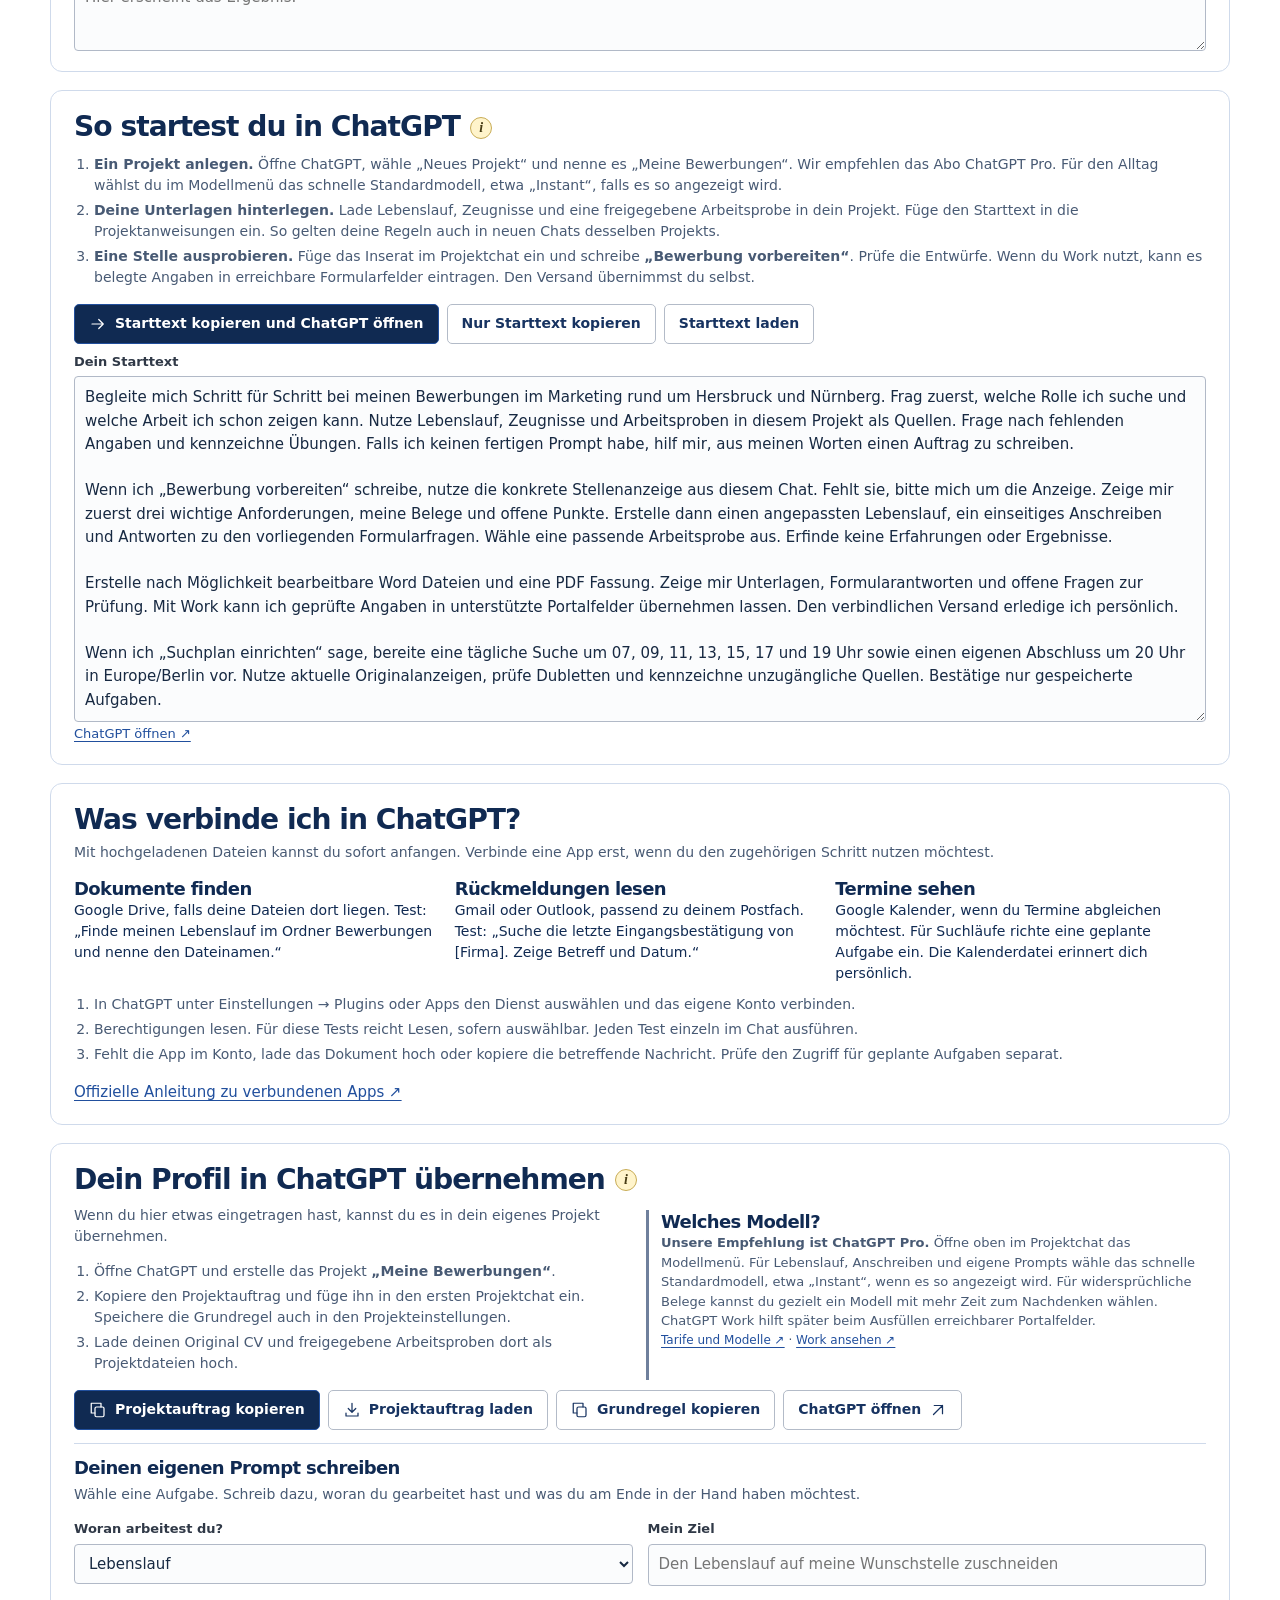
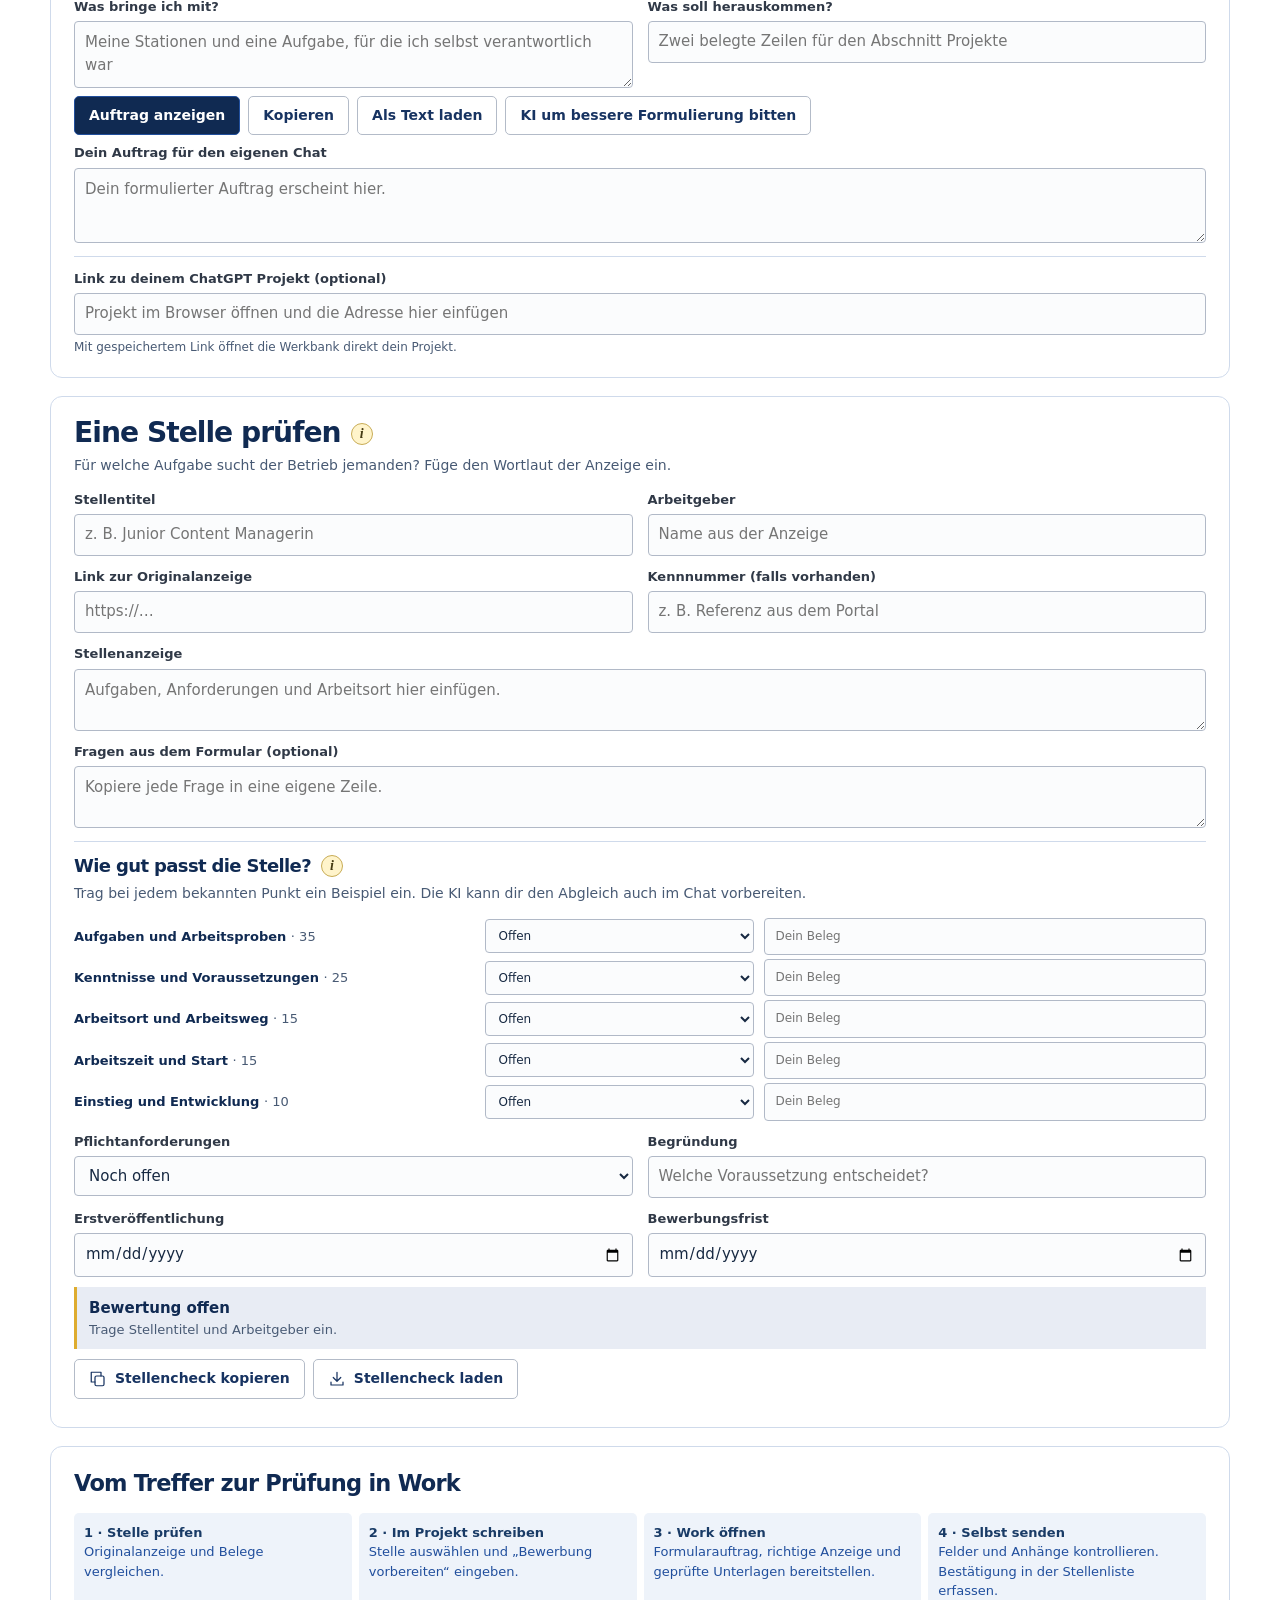
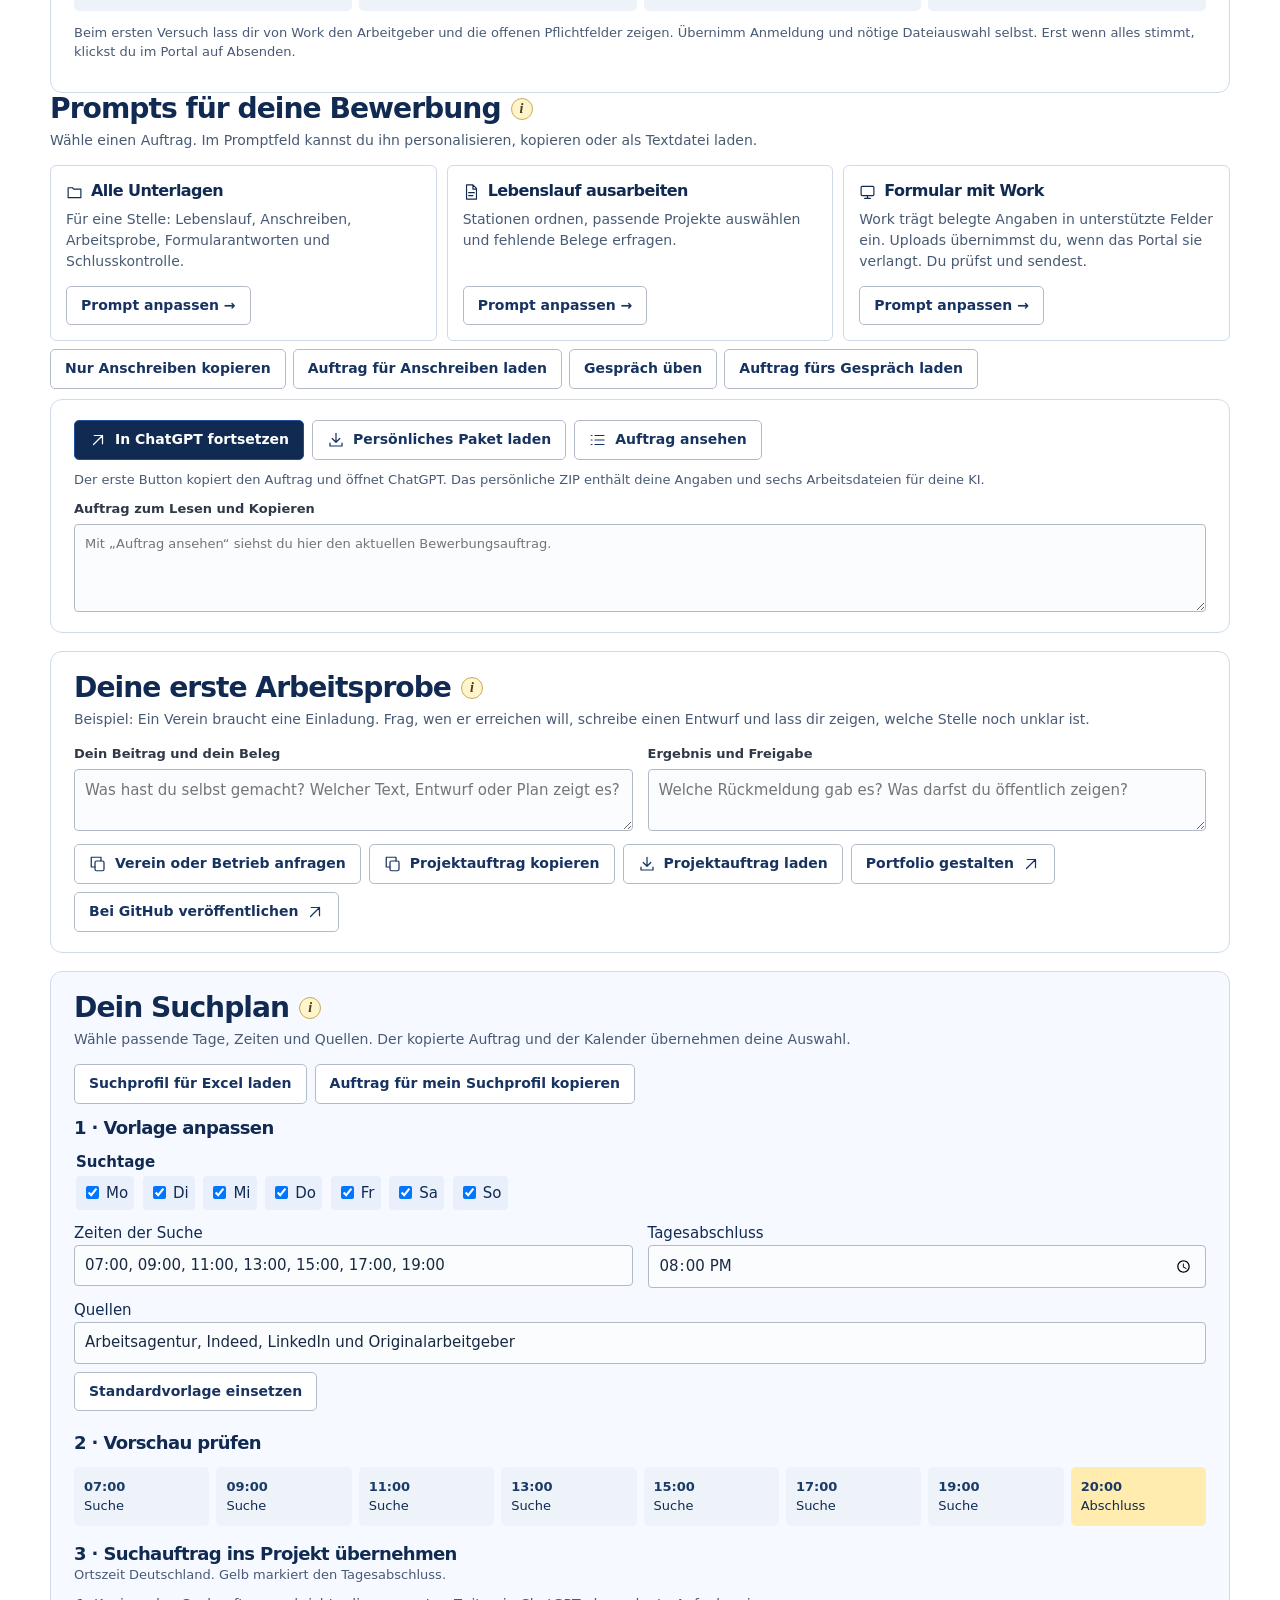
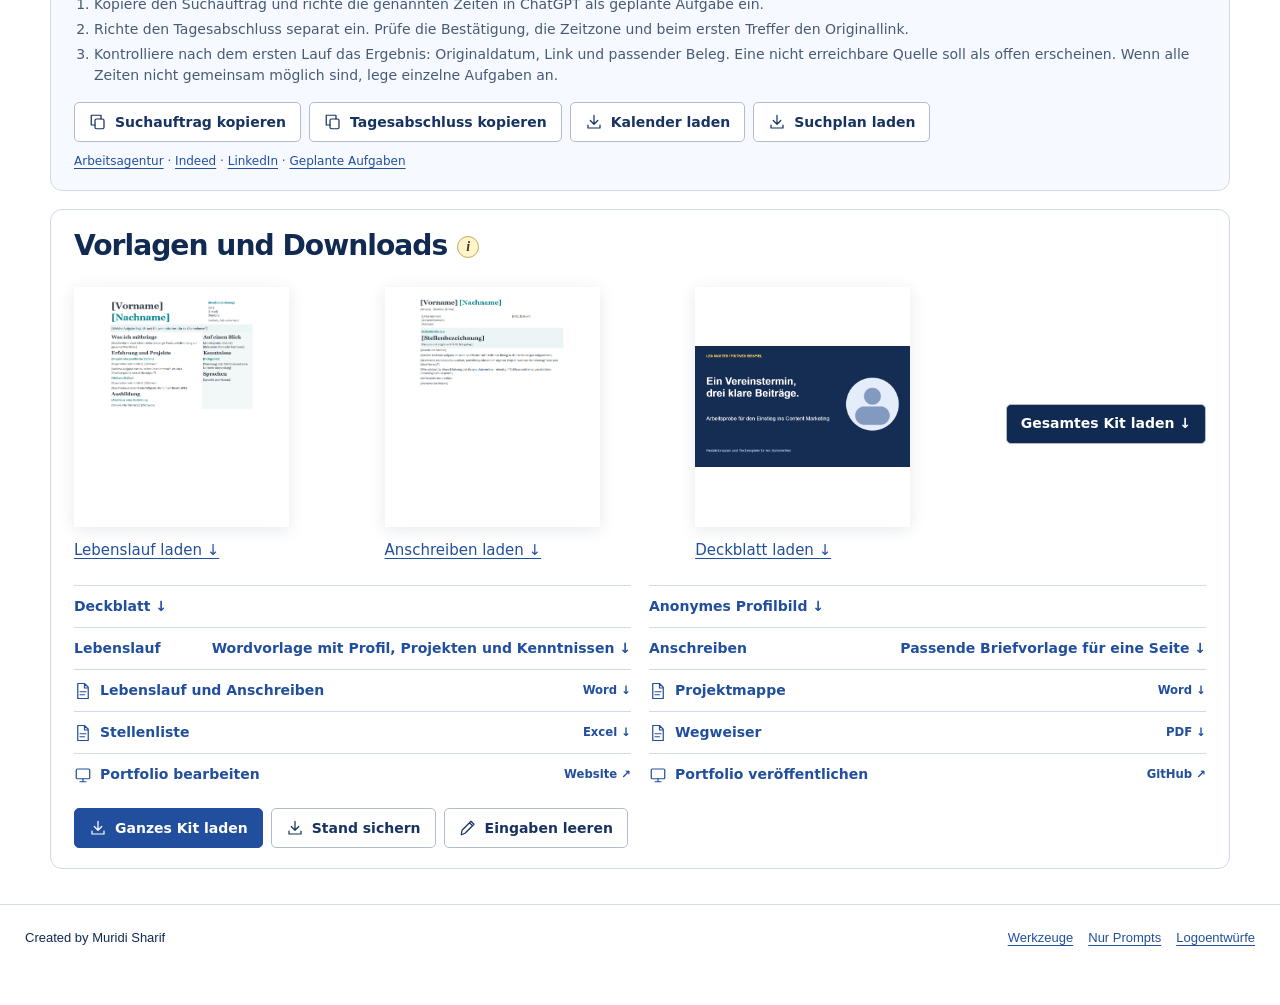
==== commit 6edf3664: "Lichtstrahl am unteren Bannerrand weich ausblenden" ====
--- a/index.html
+++ b/index.html
@@ -1,5 +1,5 @@
 <!doctype html>
-<html lang="de"><head><meta charset="utf-8"><meta name="viewport" content="width=device-width,initial-scale=1"><meta name="theme-color" content="#11213c"><meta name="description" content="Lebenslauf prüfen, Bewerbungen im eigenen ChatGPT Projekt vorbereiten und ein Portfolio aufbauen. Für den Einstieg ins Marketing in Hersbruck und Nürnberg."><title>Bewerbungswerkzeuge · Mein Arbeitsplatz</title><link rel="stylesheet" href="atelier.css"><script defer src="cv-vendor/jszip.min.js"></script><script defer src="direkt.js"></script><script defer src="profilhilfe.js"></script><script defer src="cv-import.js"></script><script defer src="bewerbungsmappe.js"></script><script defer src="word-export.js"></script><script defer src="atelier.js"></script><script defer src="begleitung.js"></script><script defer src="rollen.js"></script><script defer src="suchplan.js"></script><link rel="stylesheet" href="feinschliff.css?v=preview2"></head><body><a href="#berufswahl" class="skip">Zum Lebenslauf</a>
+<html lang="de"><head><meta charset="utf-8"><meta name="viewport" content="width=device-width,initial-scale=1"><meta name="theme-color" content="#11213c"><meta name="description" content="Lebenslauf prüfen, Bewerbungen im eigenen ChatGPT Projekt vorbereiten und ein Portfolio aufbauen. Für den Einstieg ins Marketing in Hersbruck und Nürnberg."><title>Bewerbungswerkzeuge · Mein Arbeitsplatz</title><link rel="stylesheet" href="atelier.css"><script defer src="cv-vendor/jszip.min.js"></script><script defer src="direkt.js"></script><script defer src="profilhilfe.js"></script><script defer src="cv-import.js"></script><script defer src="bewerbungsmappe.js"></script><script defer src="word-export.js"></script><script defer src="atelier.js"></script><script defer src="begleitung.js"></script><script defer src="rollen.js"></script><script defer src="suchplan.js"></script><link rel="stylesheet" href="feinschliff.css?v=licht3"></head><body><a href="#berufswahl" class="skip">Zum Lebenslauf</a>
 <header class="unified"><a class="wordlogo" href="index.html">Bewerbungswerkzeuge</a><nav aria-label="Hauptmenü"><a href="anleitung.html">Nur Prompts</a><a href="index.html#bewerbung">Bewerbung</a><a href="index.html#dateien">Vorlagen</a></nav></header>
 <main id="start"><div class="frame cover papier"><div><h1>Deine nächste<br>Bewerbung</h1><p>Wähle einen Beruf, ergänze deinen Lebenslauf und nimm deinen persönlichen Auftrag mit in ChatGPT.</p><a class="btn" href="#berufswahl">Mit meinem Profil starten →</a></div><img src="papiercollage.webp?v=cutout2" alt="Gefaltete Bewerbungsunterlagen führen zu einer offenen Tür im Sonnenlicht"></div><div class="frame layout"><nav class="rail" aria-label="Arbeitsschritte"><h2>Dein Arbeitsplatz</h2><a href="#promptstudio">✎ Mein Prompt</a><a href="#chatstart" data-nav="chatstart">◌  Direkt in ChatGPT</a><a href="#analyse" data-nav="analyse">◎  Positionierung</a><a href="#verbinden" data-nav="verbinden">⇄  Einrichtung und Apps</a><a href="#berufswahl" data-nav="profil"><svg class="icon" viewbox="0 0 24 24" aria-hidden="true"><circle cx="12" cy="8" r="3.4"></circle><path d="M5 20c0-8 14-8 14 0"></path></svg>Lebenslauf &amp; Profil</a><a href="#texte" data-nav="texte"><svg class="icon" viewbox="0 0 24 24" aria-hidden="true"><path d="M4 4h16v12H9l-5 4z"></path><path d="M8 8h8M8 12h5"></path></svg>ChatGPT einrichten</a><a href="#match" data-nav="match"><svg class="icon" viewbox="0 0 24 24" aria-hidden="true"><rect x="3" y="7" width="18" height="14" rx="2"></rect><path d="M8 7V4h8v3M3 12c6 3 12 3 18 0"></path></svg>Stelle prüfen</a><a href="#bewerbung" data-nav="bewerbung"><svg class="icon" viewbox="0 0 24 24" aria-hidden="true"><path d="m4 15 12-12 4 4L8 19l-5 2zM14 5l4 4"></path></svg>Bewerbung vorbereiten</a><a href="#projekte" data-nav="projekte"><svg class="icon" viewbox="0 0 24 24" aria-hidden="true"><path d="M3 6h6l2 2h10v12H3z"></path></svg>Arbeitsprobe</a><a href="#plan" data-nav="plan"><svg class="icon" viewbox="0 0 24 24" aria-hidden="true"><circle cx="12" cy="12" r="9"></circle><path d="M12 6v6l4 2"></path></svg>Suchplan</a><a href="#dateien" data-nav="dateien"><svg class="icon" viewbox="0 0 24 24" aria-hidden="true"><path d="M12 3v12m-5-5 5 5 5-5M4 16v4h16v-4"></path></svg>Vorlagen</a></nav><div class="bodycol">
 <noscript><p class="panel">Aktiviere JavaScript, um Dateien einzulesen und Textaufträge zu erstellen. Die Vorlagen unten kannst du direkt herunterladen.</p></noscript>
--- a/feinschliff.css
+++ b/feinschliff.css
@@ -11,4 +11,9 @@
 .actualpreview{display:block;width:clamp(135px,18vw,215px);height:240px;object-fit:contain;object-position:center;background:#fff;box-shadow:0 3px 15px #182c481b;margin-bottom:12px}
 .papier{padding-bottom:0!important;background:#fff!important;align-items:stretch}.papier img{align-self:end;display:block;object-fit:contain;object-position:center bottom;mask-image:linear-gradient(to right,transparent,#000 8%,#000 91%,transparent),linear-gradient(to bottom,transparent,#000 9%,#000 78%,transparent 100%);mask-composite:intersect}
 
-#analysisWait:not([hidden]){display:flex;align-items:center;gap:clamp(12px,3vw,38px);background:#fafcfe}#analysisWait svg{width:clamp(78px,17vw,160px);flex:none}#analyse [hidden]{display:none!important}.papier{grid-template-columns:.86fr 1.14fr!important}.papier img{width:100%;height:auto;mask-image:none}@media(max-width:680px){.papier{grid-template-columns:1fr!important}.papier img{height:auto;max-height:320px}}+#analysisWait:not([hidden]){display:flex;align-items:center;gap:clamp(12px,3vw,38px);background:#fafcfe}#analysisWait svg{width:clamp(78px,17vw,160px);flex:none}#analyse [hidden]{display:none!important}.papier{grid-template-columns:.86fr 1.14fr!important}.papier img{width:100%;height:auto;mask-image:none}@media(max-width:680px){.papier{grid-template-columns:1fr!important}.papier img{height:auto;max-height:320px}}
+/* Preserve the doorway glow and contact shadow; soften only the trailing light. */
+.papier img {
+  mask-image: linear-gradient(to bottom, black 0%, black 80%, rgba(0,0,0,.94) 85%, rgba(0,0,0,.72) 90%, rgba(0,0,0,.32) 95%, transparent 100%);
+  mask-composite: add;
+}
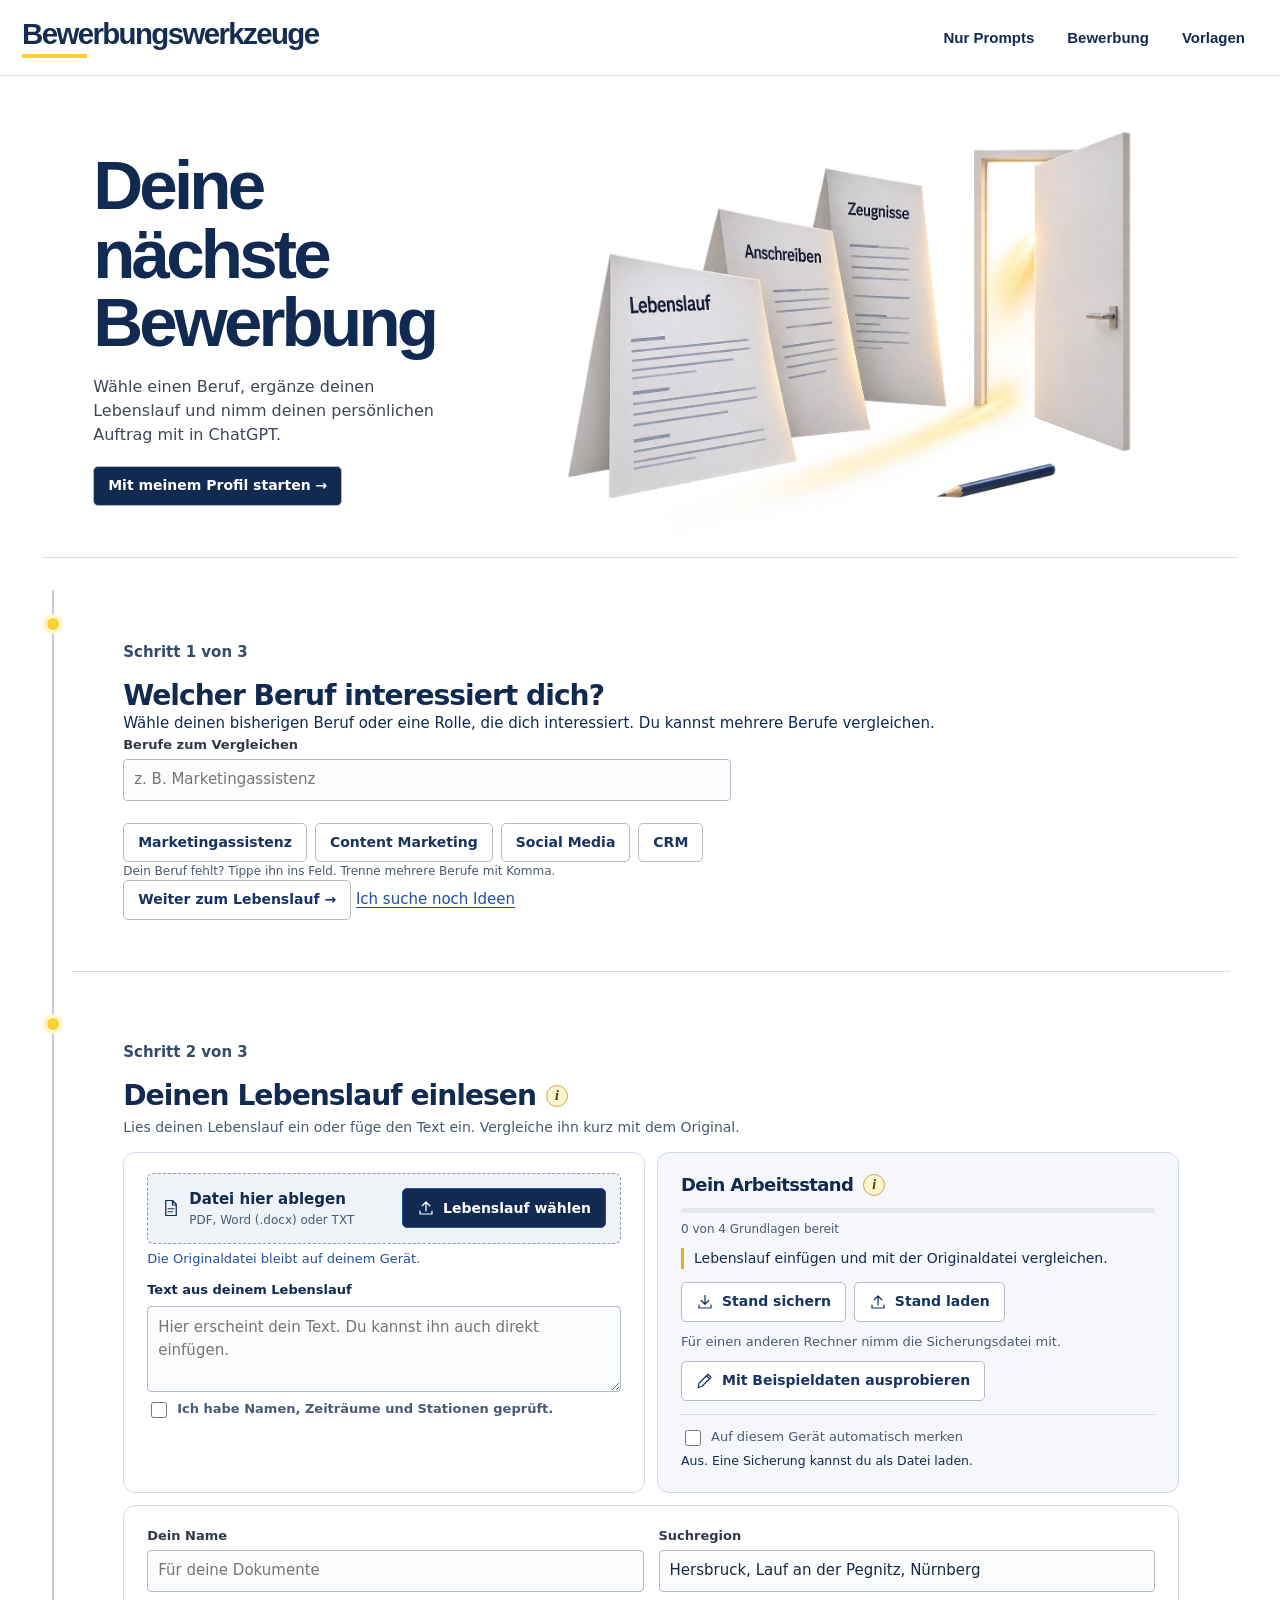
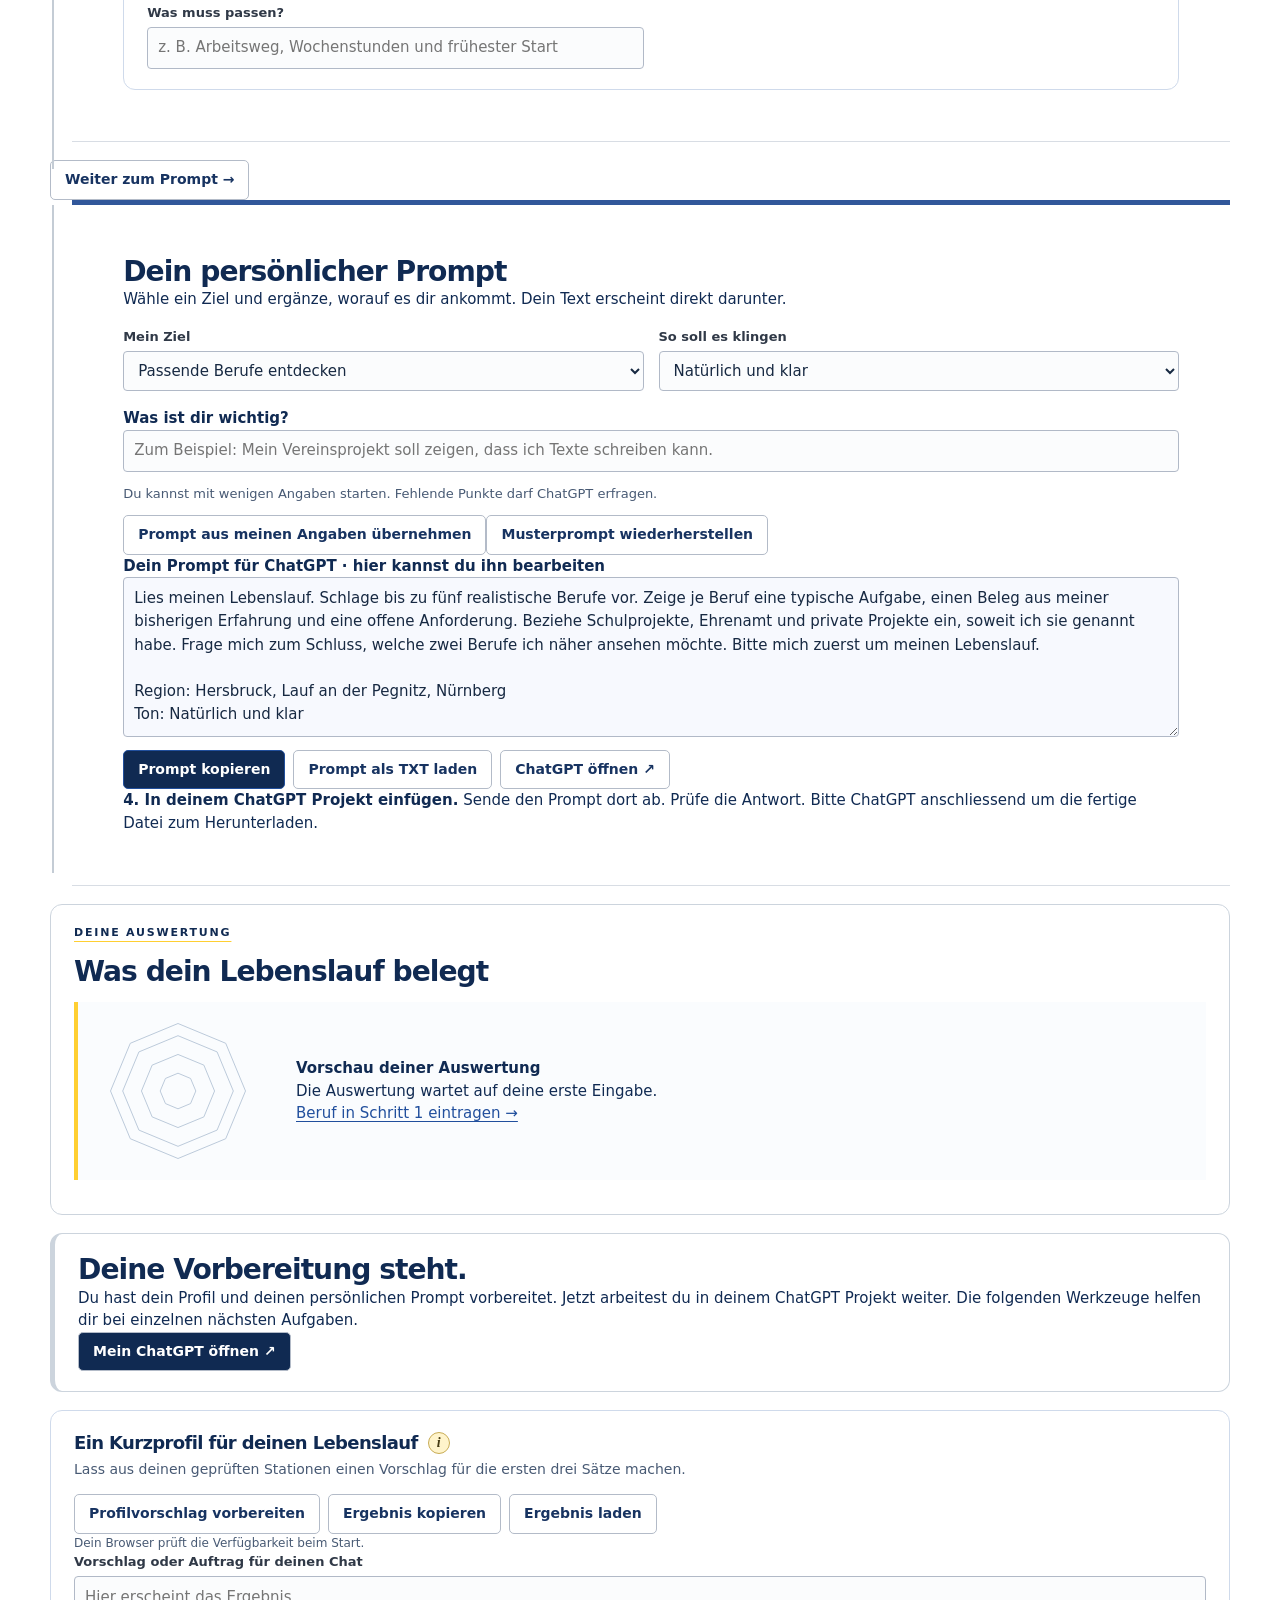
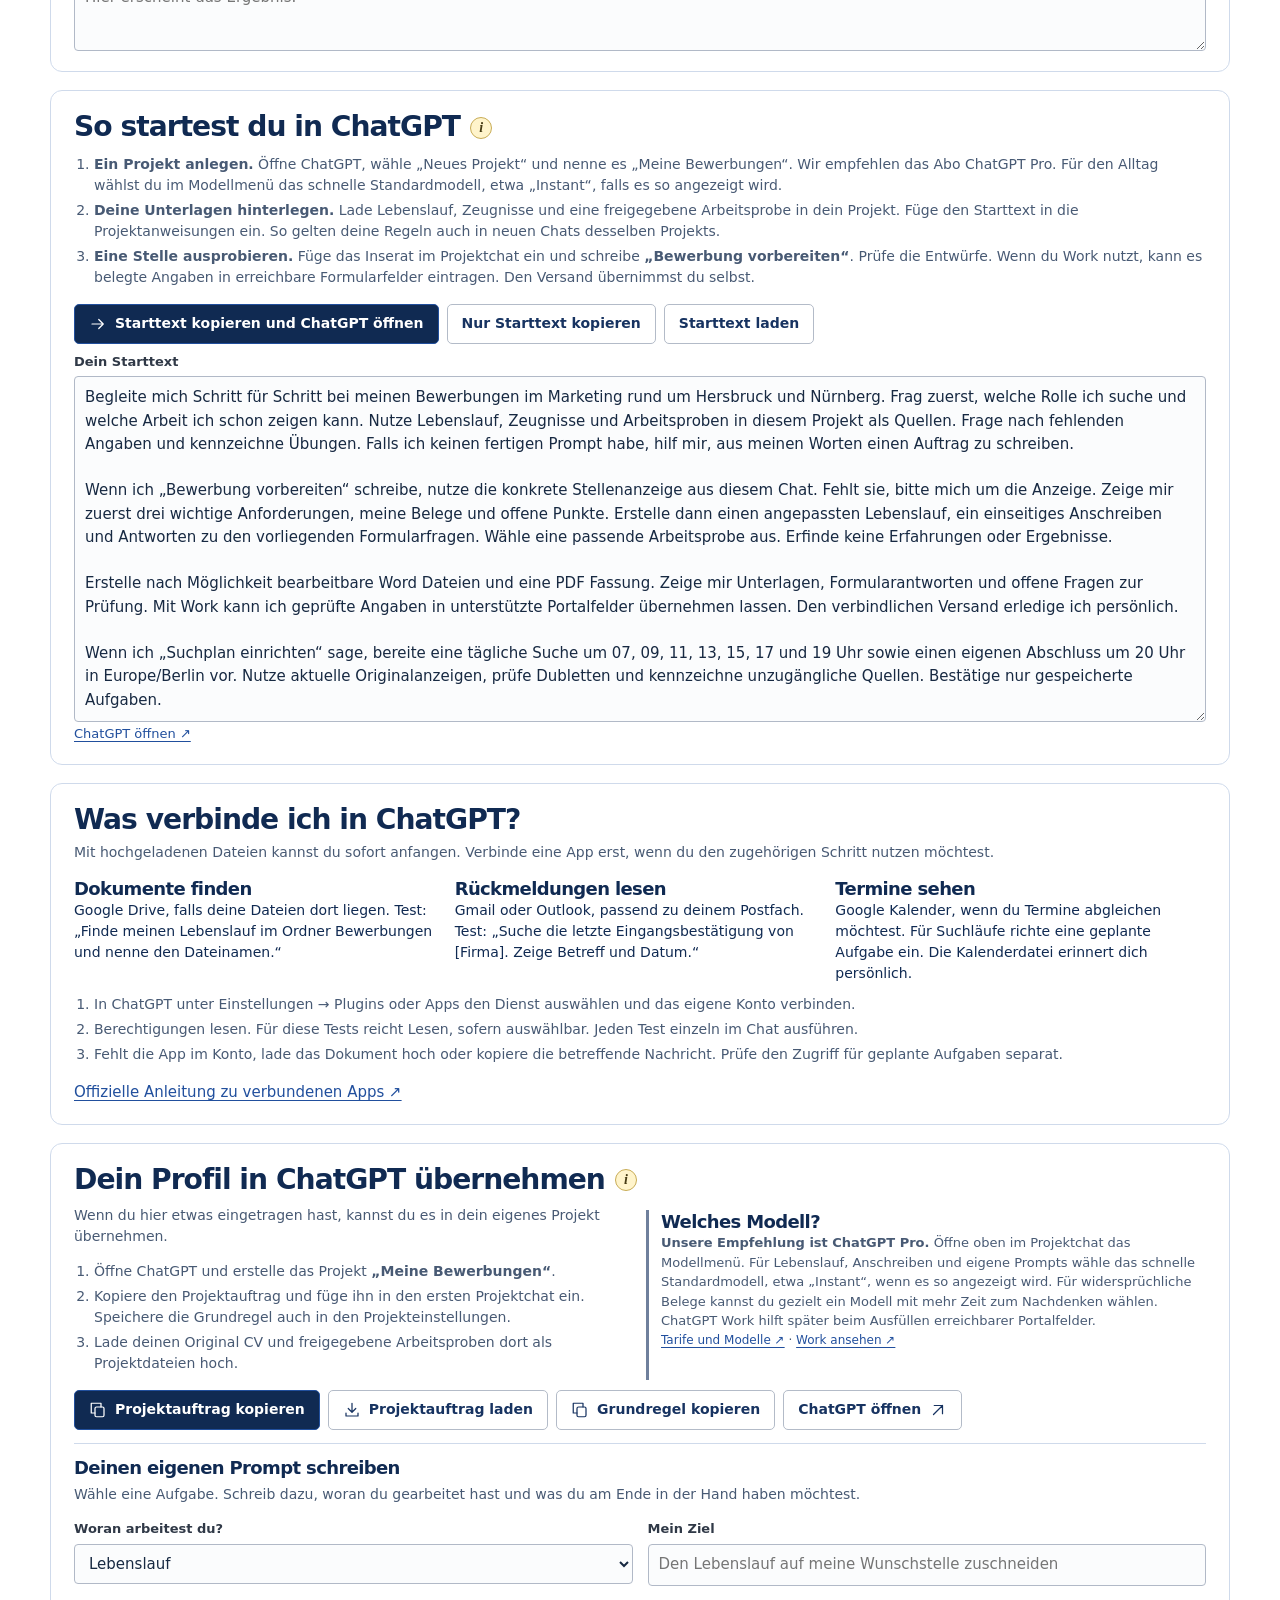
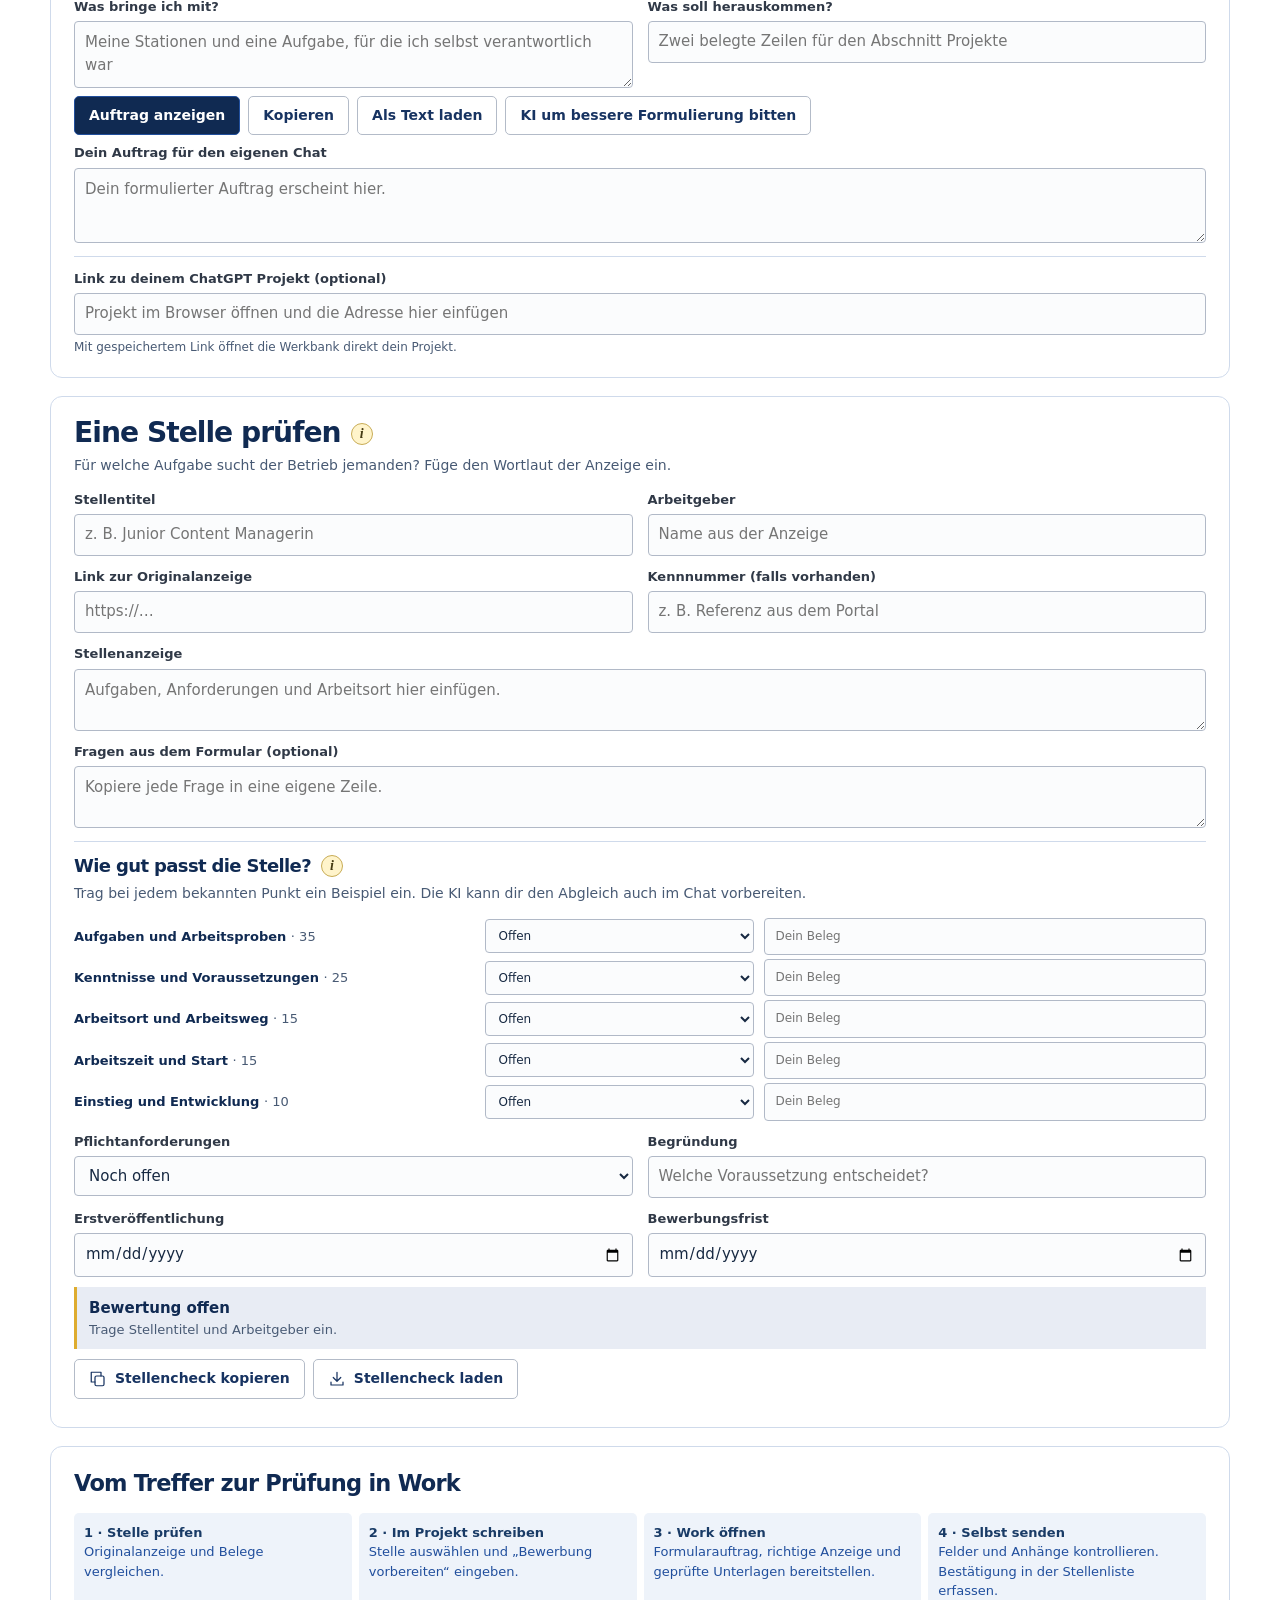
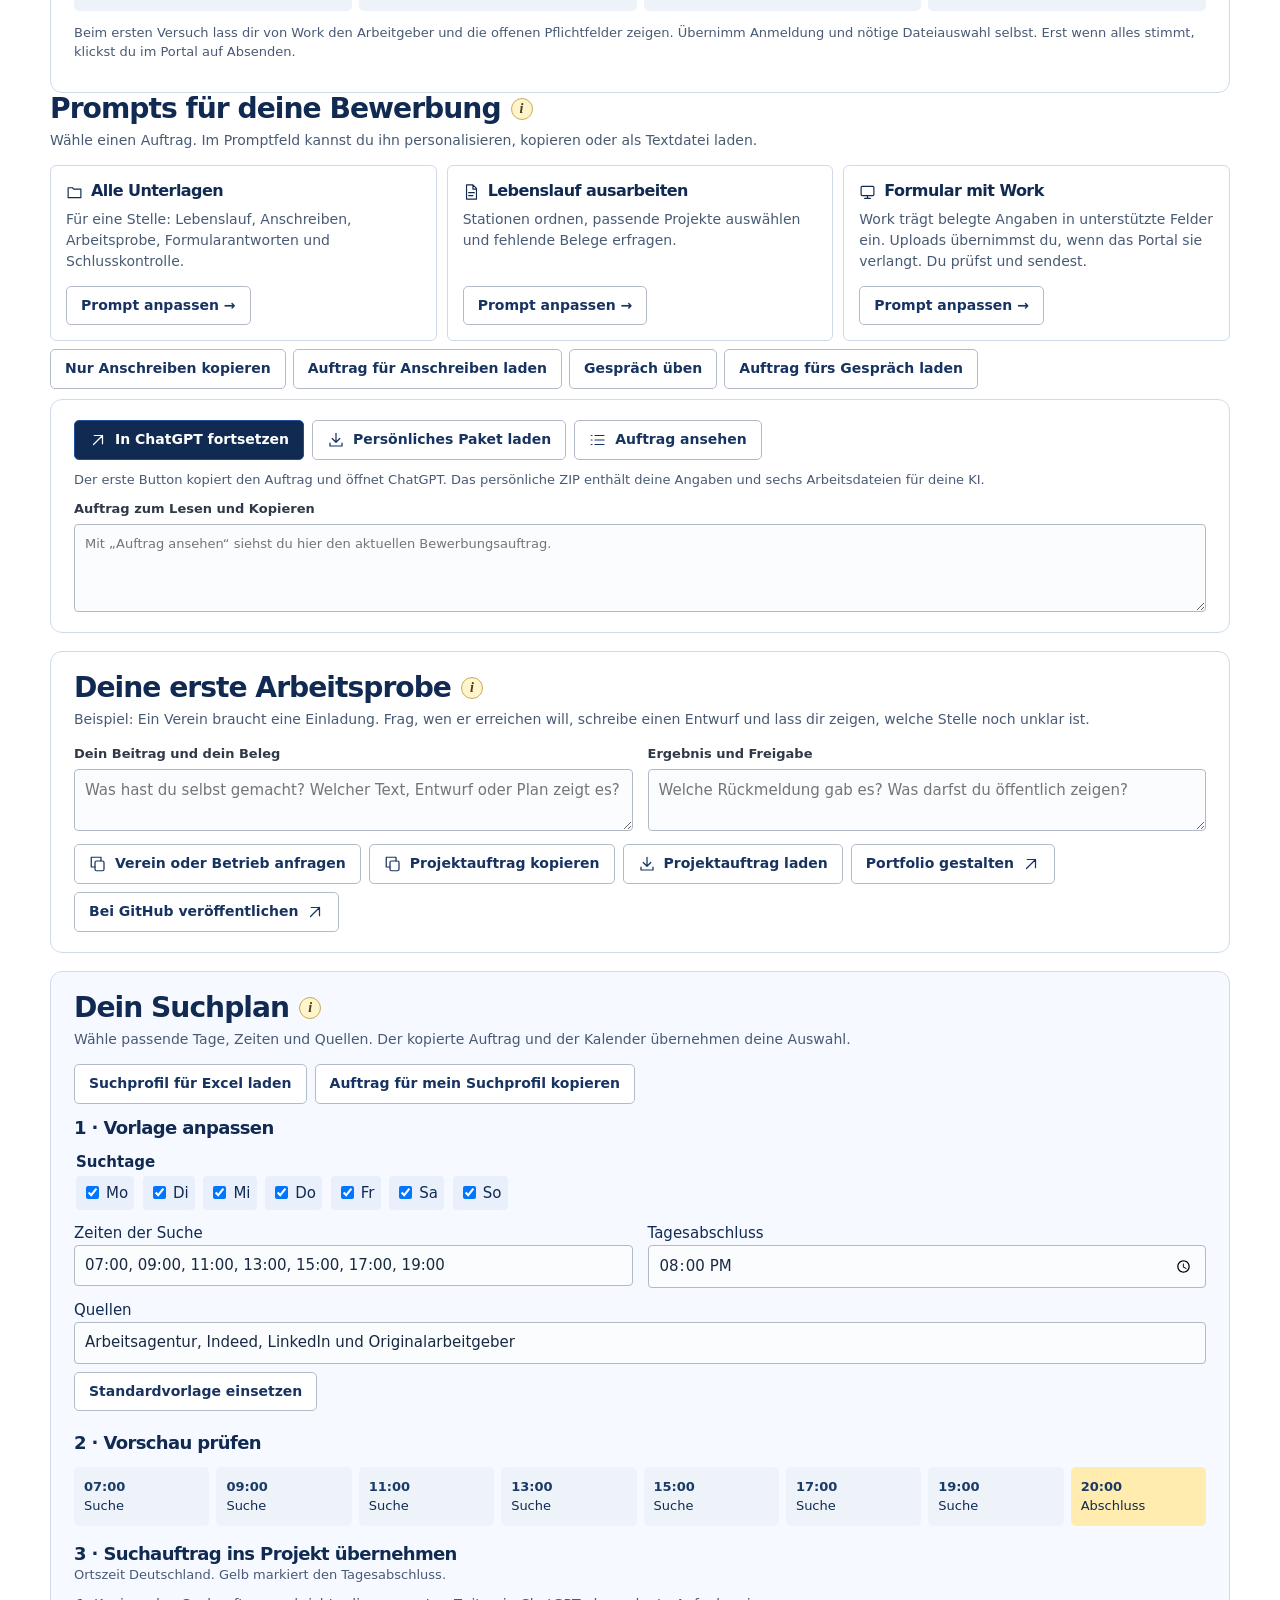
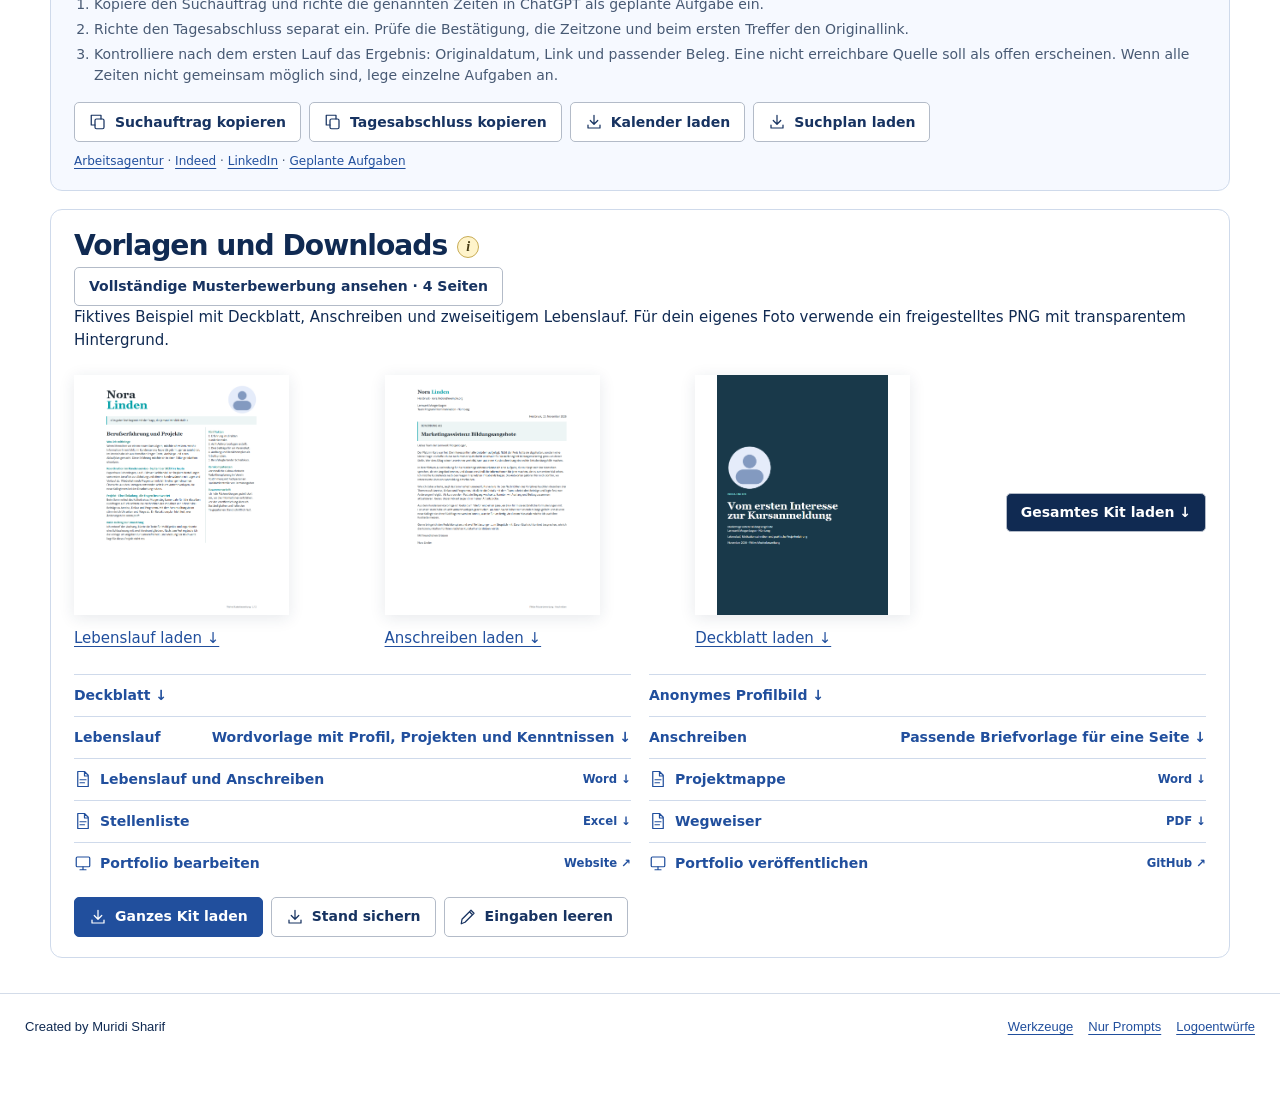
==== commit 77295953: "Ausgefülltes A4-Musterdossier mit zielgruppenbezogenem Briefeinstieg" ====
--- a/index.html
+++ b/index.html
@@ -42,4 +42,4 @@
 
 <section class="section" id="projekte"><div class="panel"><div class="heading"><h2>Deine erste Arbeitsprobe</h2><button class="help" type="button" aria-label="Hilfe zu Deine erste Arbeitsprobe" aria-expanded="false" data-tip="Eine Aufgabe aus Verein, Schule oder Alltag zählt, wenn du deinen eigenen Beitrag zeigen kannst. Kennzeichne Übungen als Eigenprojekt. Bitte um Erlaubnis, bevor du fremde Namen oder Bilder veröffentlichst.">i</button></div><p class="desc">Beispiel: Ein Verein braucht eine Einladung. Frag, wen er erreichen will, schreibe einen Entwurf und lass dir zeigen, welche Stelle noch unklar ist.</p><div class="fields"><div class="cell "><label for="evidence">Dein Beitrag und dein Beleg</label><textarea id="evidence" rows="2" data-stored placeholder="Was hast du selbst gemacht? Welcher Text, Entwurf oder Plan zeigt es?"></textarea></div><div class="cell "><label for="projectNotes">Ergebnis und Freigabe</label><textarea id="projectNotes" rows="2" data-stored placeholder="Welche Rückmeldung gab es? Was darfst du öffentlich zeigen?"></textarea></div></div><div class="row room"><button type="button" class="act " data-act="copy:pilot"><svg class="icon" viewbox="0 0 24 24" aria-hidden="true"><rect x="8" y="8" width="12" height="13" rx="2"></rect><path d="M16 8V3H3v13h5"></path></svg>Verein oder Betrieb anfragen</button><button type="button" class="act " data-act="copy:case"><svg class="icon" viewbox="0 0 24 24" aria-hidden="true"><rect x="8" y="8" width="12" height="13" rx="2"></rect><path d="M16 8V3H3v13h5"></path></svg>Projektauftrag kopieren</button><button type="button" class="act " data-act="file:case"><svg class="icon" viewbox="0 0 24 24" aria-hidden="true"><path d="M12 3v12m-5-5 5 5 5-5M4 16v4h16v-4"></path></svg>Projektauftrag laden</button><a class="btn" href="04%20Portfolio.html" target="_blank" rel="noopener">Portfolio gestalten <svg class="icon" viewbox="0 0 24 24" aria-hidden="true"><path d="M6 18 18 6M7 6h11v11"></path></svg></a><a class="btn" href="veroeffentlichen.html" target="_blank" rel="noopener">Bei GitHub veröffentlichen <svg class="icon" viewbox="0 0 24 24" aria-hidden="true"><path d="M6 18 18 6M7 6h11v11"></path></svg></a></div></div></section>
 <section class="section" id="plan"><div class="panel"><div class="heading"><h2>Dein Suchplan</h2><button class="help" type="button" aria-label="Hilfe zu Dein Suchplan" aria-expanded="false" data-tip="Im Kalender bekommst du Erinnerungen. Für eine selbstständige Recherche richtest du Suchauftrag und Tagesabschluss als geplante Aufgaben in deinem eigenen Konto ein.">i</button></div><p class="desc">Wähle passende Tage, Zeiten und Quellen. Der kopierte Auftrag und der Kalender übernehmen deine Auswahl.</p><div class="row room"><a href="Suchprofil.xlsx" download class="btn">Suchprofil für Excel laden</a><button class="act" data-new="excel">Auftrag für mein Suchprofil kopieren</button></div><div class="planedit"><h3>1 · Vorlage anpassen</h3><fieldset><legend>Suchtage</legend><label><input data-day="" data-stored="" id="dayMO" type="checkbox" checked value="MO"> Mo</label> <label><input data-day="" data-stored="" id="dayTU" type="checkbox" checked value="TU"> Di</label> <label><input data-day="" data-stored="" id="dayWE" type="checkbox" checked value="WE"> Mi</label> <label><input data-day="" data-stored="" id="dayTH" type="checkbox" checked value="TH"> Do</label> <label><input data-day="" data-stored="" id="dayFR" type="checkbox" checked value="FR"> Fr</label> <label><input data-day="" data-stored="" id="daySA" type="checkbox" checked value="SA"> Sa</label> <label><input data-day="" data-stored="" id="daySU" type="checkbox" checked value="SU"> So</label></fieldset><div class="fields"><label>Zeiten der Suche<input id="times" data-stored="" value="07:00, 09:00, 11:00, 13:00, 15:00, 17:00, 19:00"></label><label>Tagesabschluss<input id="ending" data-stored="" type="time" value="20:00"></label><label class="span2">Quellen<input id="sources" data-stored="" value="Arbeitsagentur, Indeed, LinkedIn und Originalarbeitgeber"></label></div><button class="act" id="preset">Standardvorlage einsetzen</button><h3>2 · Vorschau prüfen</h3></div><div class="schedule"><span><b>07:00</b>Suche</span><span><b>09:00</b>Suche</span><span><b>11:00</b>Suche</span><span><b>13:00</b>Suche</span><span><b>15:00</b>Suche</span><span><b>17:00</b>Suche</span><span><b>19:00</b>Suche</span><span><b>20:00</b>Abschluss</span></div><h3>3 · Suchauftrag ins Projekt übernehmen</h3><p class="steptext">Ortszeit Deutschland. Gelb markiert den Tagesabschluss.</p><ol class="steps"><li>Kopiere den Suchauftrag und richte die genannten Zeiten in ChatGPT als geplante Aufgabe ein.</li><li>Richte den Tagesabschluss separat ein. Prüfe die Bestätigung, die Zeitzone und beim ersten Treffer den Originallink.</li><li>Kontrolliere nach dem ersten Lauf das Ergebnis: Originaldatum, Link und passender Beleg. Eine nicht erreichbare Quelle soll als offen erscheinen. Wenn alle Zeiten nicht gemeinsam möglich sind, lege einzelne Aufgaben an.</li></ol><div class="row"><button type="button" class="act " data-act="copy:plan"><svg class="icon" viewbox="0 0 24 24" aria-hidden="true"><rect x="8" y="8" width="12" height="13" rx="2"></rect><path d="M16 8V3H3v13h5"></path></svg>Suchauftrag kopieren</button><button type="button" class="act " data-act="copy:end"><svg class="icon" viewbox="0 0 24 24" aria-hidden="true"><rect x="8" y="8" width="12" height="13" rx="2"></rect><path d="M16 8V3H3v13h5"></path></svg>Tagesabschluss kopieren</button><button type="button" class="act " data-act="calendar"><svg class="icon" viewbox="0 0 24 24" aria-hidden="true"><path d="M12 3v12m-5-5 5 5 5-5M4 16v4h16v-4"></path></svg>Kalender laden</button><button type="button" class="act " data-act="file:plan"><svg class="icon" viewbox="0 0 24 24" aria-hidden="true"><path d="M12 3v12m-5-5 5 5 5-5M4 16v4h16v-4"></path></svg>Suchplan laden</button></div><p class="small" style="margin-top:10px"><a href="https://www.arbeitsagentur.de/jobsuche/" target="_blank" rel="noopener">Arbeitsagentur</a> · <a href="https://de.indeed.com/" target="_blank" rel="noopener">Indeed</a> · <a href="https://www.linkedin.com/jobs/" target="_blank" rel="noopener">LinkedIn</a> · <a href="https://help.openai.com/en/articles/10291617" target="_blank" rel="noopener">Geplante Aufgaben</a></p></div></section>
-<section class="section" id="dateien"><div class="panel"><div class="heading"><h2>Vorlagen und Downloads</h2><button class="help" type="button" aria-label="Hilfe zu Vorlagen und Downloads" aria-expanded="false" data-tip="Diese Vorlagen sind leer oder enthalten gekennzeichnete Beispiele. Dein persönliches Paket erstellst du weiter oben mit deinen eigenen Eingaben.">i</button></div><div class="docstrip"><a href="Lebenslauf.docx" download><img class="actualpreview" src="Lebenslauf.png" alt="Erste Seite der Musterdatei Lebenslauf">Lebenslauf laden ↓</a><a href="Anschreiben.docx" download><img class="actualpreview" src="Anschreiben.png" alt="Erste Seite der Musterdatei Anschreiben">Anschreiben laden ↓</a><a href="Deckblatt.pptx" download><img class="actualpreview" src="Deckblatt.png" alt="Erste Seite der Musterdatei Deckblatt">Deckblatt laden ↓</a><a class="btn" href="Bewerbungskit.zip" download>Gesamtes Kit laden ↓</a></div><div class="files"><a href="Deckblatt.pptx" download><strong>Deckblatt ↓</strong></a><a href="Profilbild.png" download><strong>Anonymes Profilbild ↓</strong></a><a href="Lebenslauf.docx" download><strong>Lebenslauf</strong><span>Wordvorlage mit Profil, Projekten und Kenntnissen ↓</span></a><a href="Anschreiben.docx" download><strong>Anschreiben</strong><span>Passende Briefvorlage für eine Seite ↓</span></a><a href="02%20Vorlagen.docx" download><span><svg class="icon" viewbox="0 0 24 24" aria-hidden="true"><path d="M5 2h9l5 5v15H5zM14 2v6h5M8 13h8M8 17h6"></path></svg>Lebenslauf und Anschreiben</span><small>Word ↓</small></a><a href="05%20Projektmappe.docx" download><span><svg class="icon" viewbox="0 0 24 24" aria-hidden="true"><path d="M5 2h9l5 5v15H5zM14 2v6h5M8 13h8M8 17h6"></path></svg>Projektmappe</span><small>Word ↓</small></a><a href="03%20Stellenliste.xlsx" download><span><svg class="icon" viewbox="0 0 24 24" aria-hidden="true"><path d="M5 2h9l5 5v15H5zM14 2v6h5M8 13h8M8 17h6"></path></svg>Stellenliste</span><small>Excel ↓</small></a><a href="Wegweiser.pdf" download><span><svg class="icon" viewbox="0 0 24 24" aria-hidden="true"><path d="M5 2h9l5 5v15H5zM14 2v6h5M8 13h8M8 17h6"></path></svg>Wegweiser</span><small>PDF ↓</small></a><a href="04%20Portfolio.html" target="_blank" rel="noopener"><span><svg class="icon" viewbox="0 0 24 24" aria-hidden="true"><rect x="3" y="4" width="18" height="13" rx="1.5"></rect><path d="M12 17v4m-4 0h8"></path></svg>Portfolio bearbeiten</span><small>Website ↗</small></a><a href="veroeffentlichen.html" target="_blank" rel="noopener"><span><svg class="icon" viewbox="0 0 24 24" aria-hidden="true"><rect x="3" y="4" width="18" height="13" rx="1.5"></rect><path d="M12 17v4m-4 0h8"></path></svg>Portfolio veröffentlichen</span><small>GitHub ↗</small></a></div><div class="row room"><a class="btn primary" data-kit href="Bewerbungskit.zip" download><svg class="icon" viewbox="0 0 24 24" aria-hidden="true"><path d="M12 3v12m-5-5 5 5 5-5M4 16v4h16v-4"></path></svg> Ganzes Kit laden</a><button type="button" class="act " data-act="backup"><svg class="icon" viewbox="0 0 24 24" aria-hidden="true"><path d="M12 3v12m-5-5 5 5 5-5M4 16v4h16v-4"></path></svg>Stand sichern</button><button type="button" class="act " data-act="clear"><svg class="icon" viewbox="0 0 24 24" aria-hidden="true"><path d="m4 15 12-12 4 4L8 19l-5 2zM14 5l4 4"></path></svg>Eingaben leeren</button></div></div></section></div></div></main><footer class="unifiedfooter"><span>Created by Muridi Sharif</span><nav><a href="index.html">Werkzeuge</a><a href="anleitung.html">Nur Prompts</a><a href="logos.html">Logoentwürfe</a></nav></footer><div id="status" role="status" aria-live="polite"></div><div id="helpTip" class="tip" role="tooltip" hidden></div><script src="promptstudio.js" defer></script><script defer src="feinschliff.js?v=preview2"></script></body></html>+<section class="section" id="dateien"><div class="panel"><div class="heading"><h2>Vorlagen und Downloads</h2><button class="help" type="button" aria-label="Hilfe zu Vorlagen und Downloads" aria-expanded="false" data-tip="Diese Vorlagen sind leer oder enthalten gekennzeichnete Beispiele. Dein persönliches Paket erstellst du weiter oben mit deinen eigenen Eingaben.">i</button></div><p><a class="btn" href="Musterbewerbung.pdf">Vollständige Musterbewerbung ansehen · 4 Seiten</a></p><p>Fiktives Beispiel mit Deckblatt, Anschreiben und zweiseitigem Lebenslauf. Für dein eigenes Foto verwende ein freigestelltes PNG mit transparentem Hintergrund.</p><div class="docstrip"><a href="Lebenslauf.docx" download><img class="actualpreview" src="Lebenslauf.png?v=nora" alt="Erste Seite der Musterdatei Lebenslauf">Lebenslauf laden ↓</a><a href="Anschreiben.docx" download><img class="actualpreview" src="Anschreiben.png?v=nora" alt="Erste Seite der Musterdatei Anschreiben">Anschreiben laden ↓</a><a href="Deckblatt.pdf" download><img class="actualpreview" src="Deckblatt.png?v=nora" alt="Erste Seite der Musterdatei Deckblatt">Deckblatt laden ↓</a><a class="btn" href="Bewerbungskit.zip" download>Gesamtes Kit laden ↓</a></div><div class="files"><a href="Deckblatt.pdf" download><strong>Deckblatt ↓</strong></a><a href="Profilbild.png" download><strong>Anonymes Profilbild ↓</strong></a><a href="Lebenslauf.docx" download><strong>Lebenslauf</strong><span>Wordvorlage mit Profil, Projekten und Kenntnissen ↓</span></a><a href="Anschreiben.docx" download><strong>Anschreiben</strong><span>Passende Briefvorlage für eine Seite ↓</span></a><a href="02%20Vorlagen.docx" download><span><svg class="icon" viewbox="0 0 24 24" aria-hidden="true"><path d="M5 2h9l5 5v15H5zM14 2v6h5M8 13h8M8 17h6"></path></svg>Lebenslauf und Anschreiben</span><small>Word ↓</small></a><a href="05%20Projektmappe.docx" download><span><svg class="icon" viewbox="0 0 24 24" aria-hidden="true"><path d="M5 2h9l5 5v15H5zM14 2v6h5M8 13h8M8 17h6"></path></svg>Projektmappe</span><small>Word ↓</small></a><a href="03%20Stellenliste.xlsx" download><span><svg class="icon" viewbox="0 0 24 24" aria-hidden="true"><path d="M5 2h9l5 5v15H5zM14 2v6h5M8 13h8M8 17h6"></path></svg>Stellenliste</span><small>Excel ↓</small></a><a href="Wegweiser.pdf" download><span><svg class="icon" viewbox="0 0 24 24" aria-hidden="true"><path d="M5 2h9l5 5v15H5zM14 2v6h5M8 13h8M8 17h6"></path></svg>Wegweiser</span><small>PDF ↓</small></a><a href="04%20Portfolio.html" target="_blank" rel="noopener"><span><svg class="icon" viewbox="0 0 24 24" aria-hidden="true"><rect x="3" y="4" width="18" height="13" rx="1.5"></rect><path d="M12 17v4m-4 0h8"></path></svg>Portfolio bearbeiten</span><small>Website ↗</small></a><a href="veroeffentlichen.html" target="_blank" rel="noopener"><span><svg class="icon" viewbox="0 0 24 24" aria-hidden="true"><rect x="3" y="4" width="18" height="13" rx="1.5"></rect><path d="M12 17v4m-4 0h8"></path></svg>Portfolio veröffentlichen</span><small>GitHub ↗</small></a></div><div class="row room"><a class="btn primary" data-kit href="Bewerbungskit.zip" download><svg class="icon" viewbox="0 0 24 24" aria-hidden="true"><path d="M12 3v12m-5-5 5 5 5-5M4 16v4h16v-4"></path></svg> Ganzes Kit laden</a><button type="button" class="act " data-act="backup"><svg class="icon" viewbox="0 0 24 24" aria-hidden="true"><path d="M12 3v12m-5-5 5 5 5-5M4 16v4h16v-4"></path></svg>Stand sichern</button><button type="button" class="act " data-act="clear"><svg class="icon" viewbox="0 0 24 24" aria-hidden="true"><path d="m4 15 12-12 4 4L8 19l-5 2zM14 5l4 4"></path></svg>Eingaben leeren</button></div></div></section></div></div></main><footer class="unifiedfooter"><span>Created by Muridi Sharif</span><nav><a href="index.html">Werkzeuge</a><a href="anleitung.html">Nur Prompts</a><a href="logos.html">Logoentwürfe</a></nav></footer><div id="status" role="status" aria-live="polite"></div><div id="helpTip" class="tip" role="tooltip" hidden></div><script src="promptstudio.js" defer></script><script defer src="feinschliff.js?v=preview2"></script></body></html>
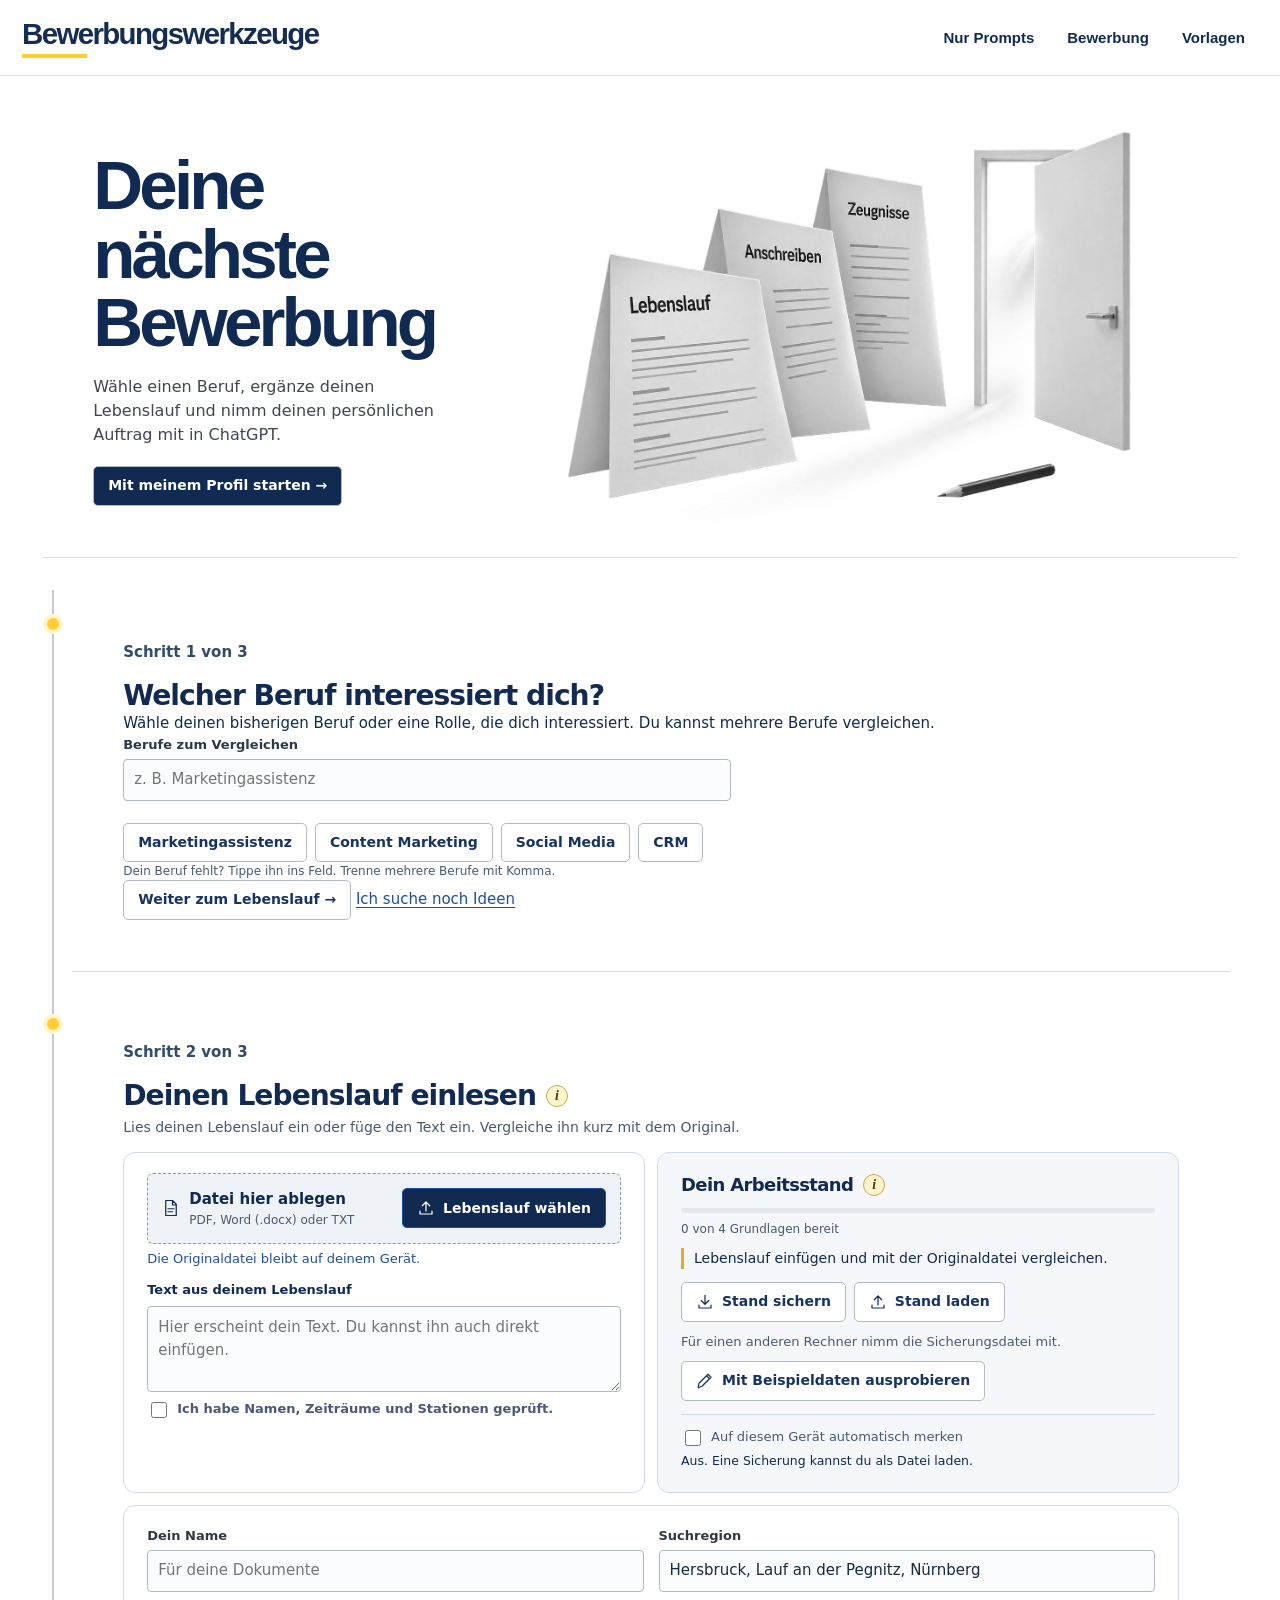
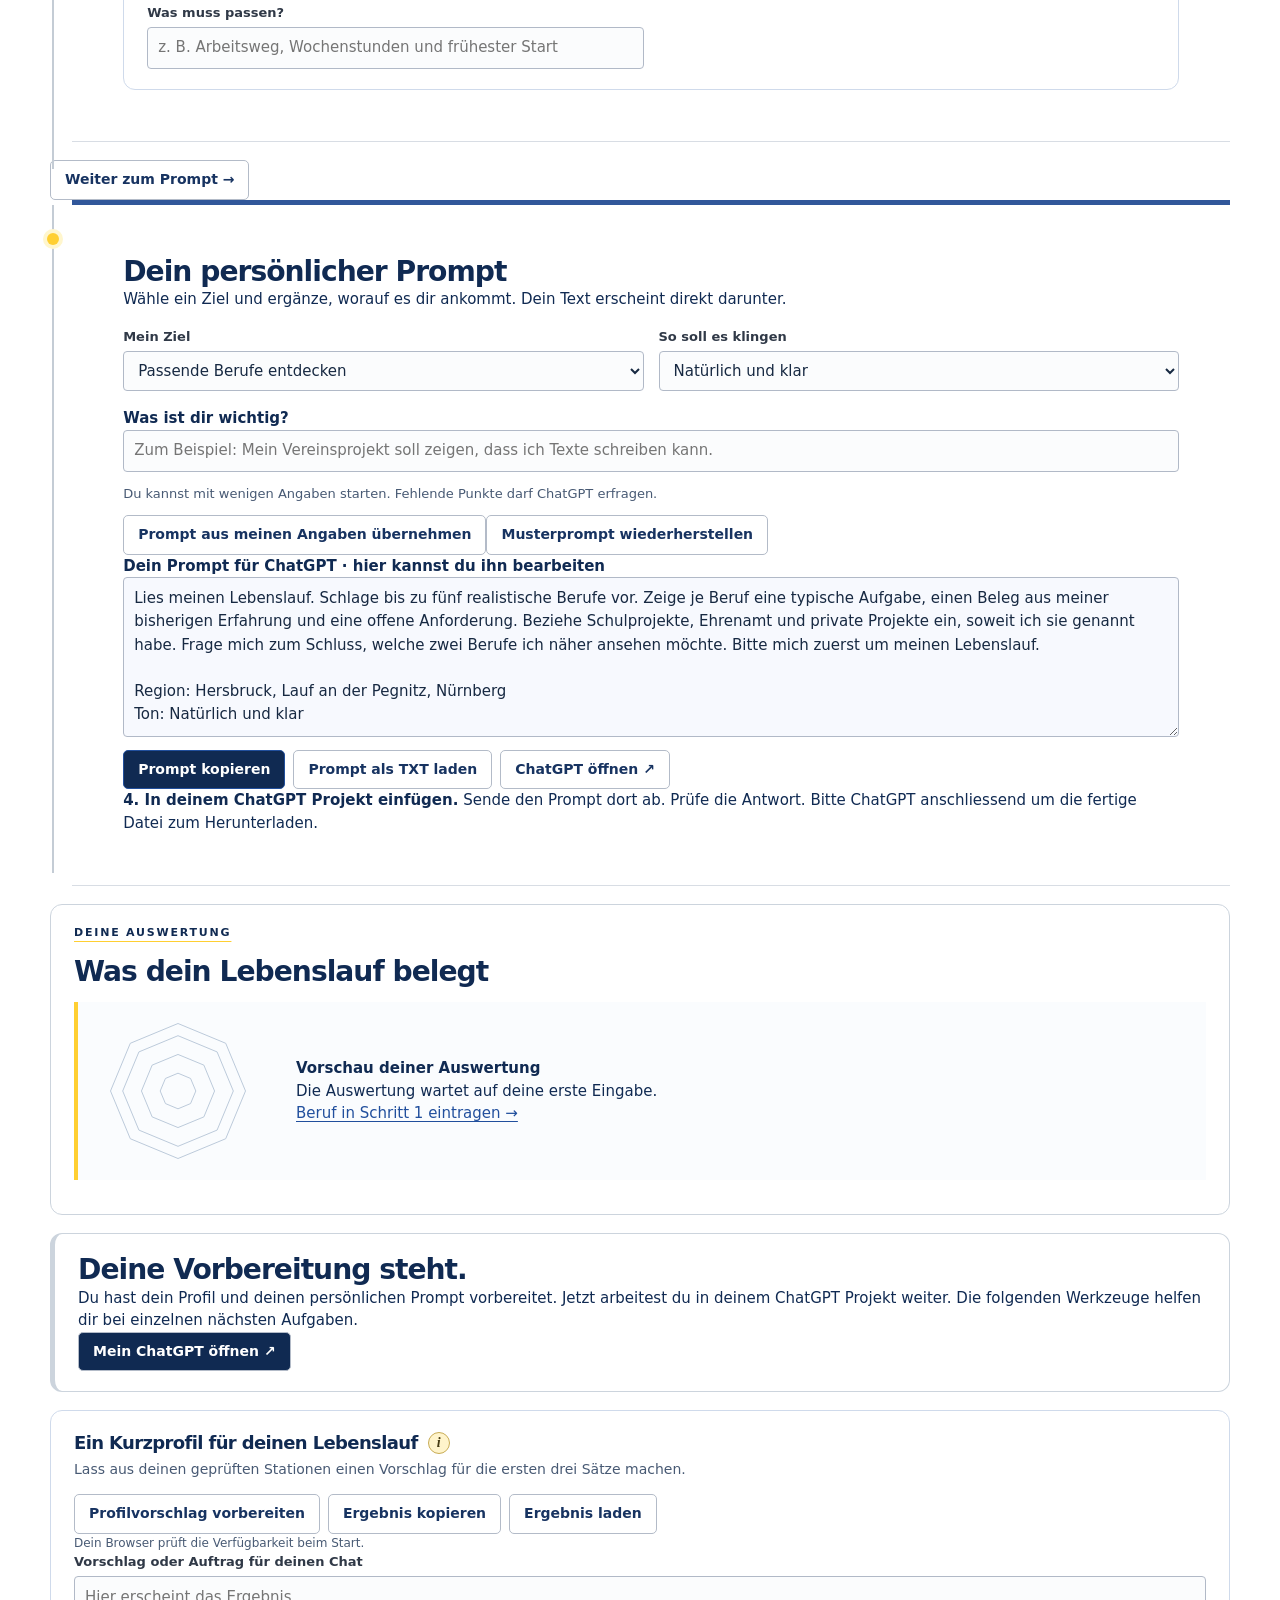
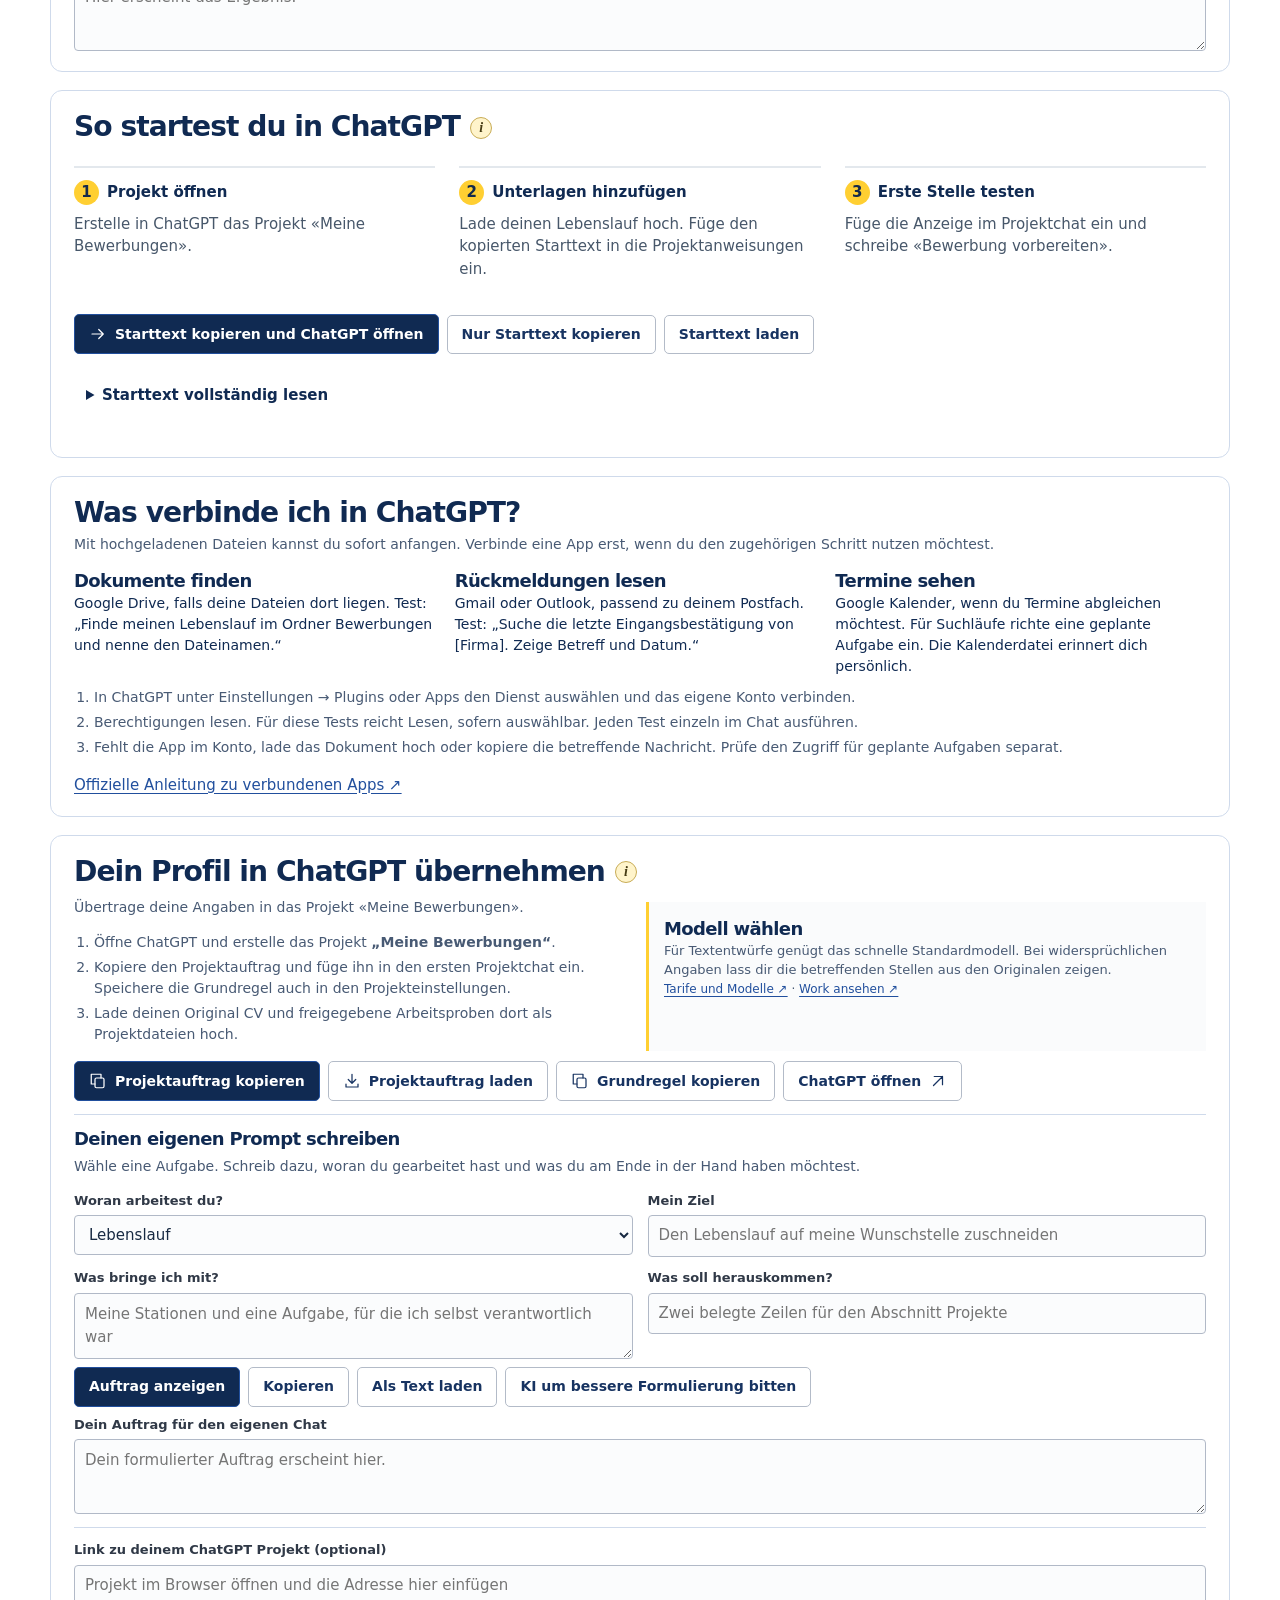
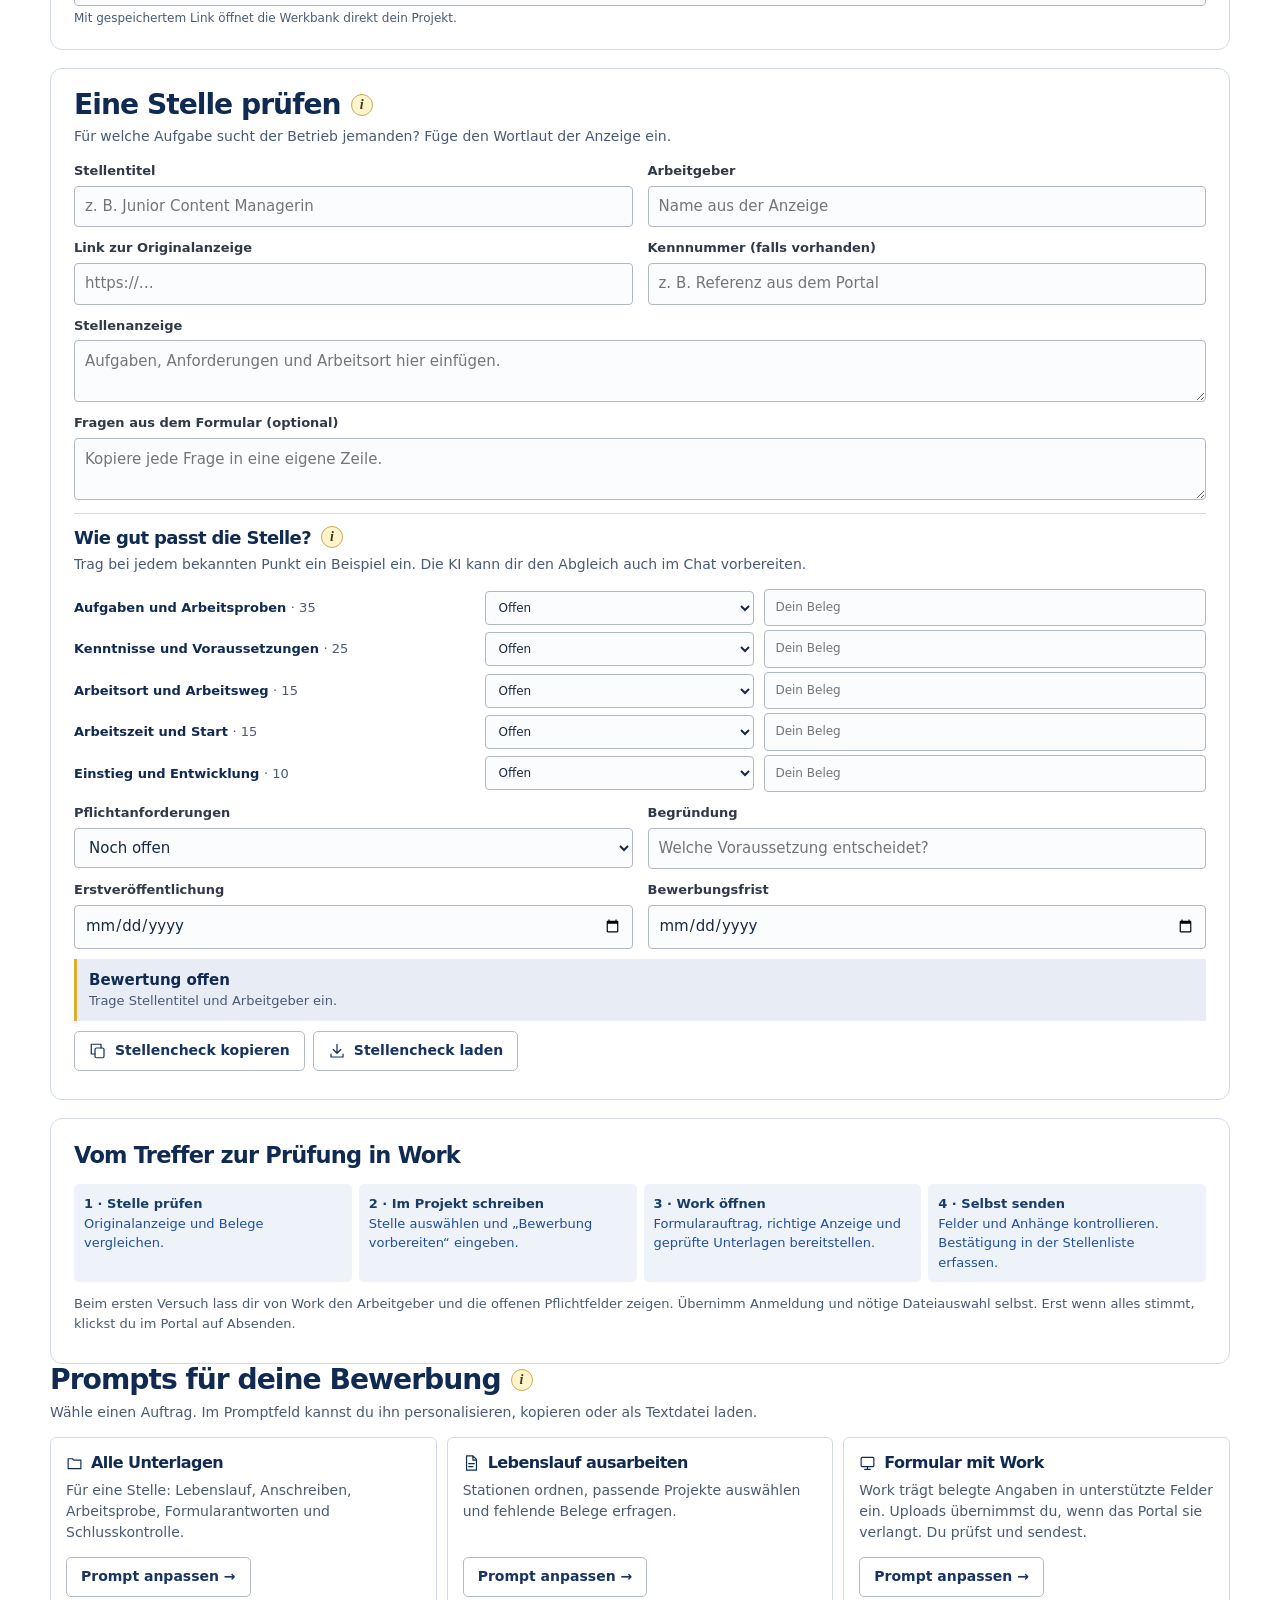
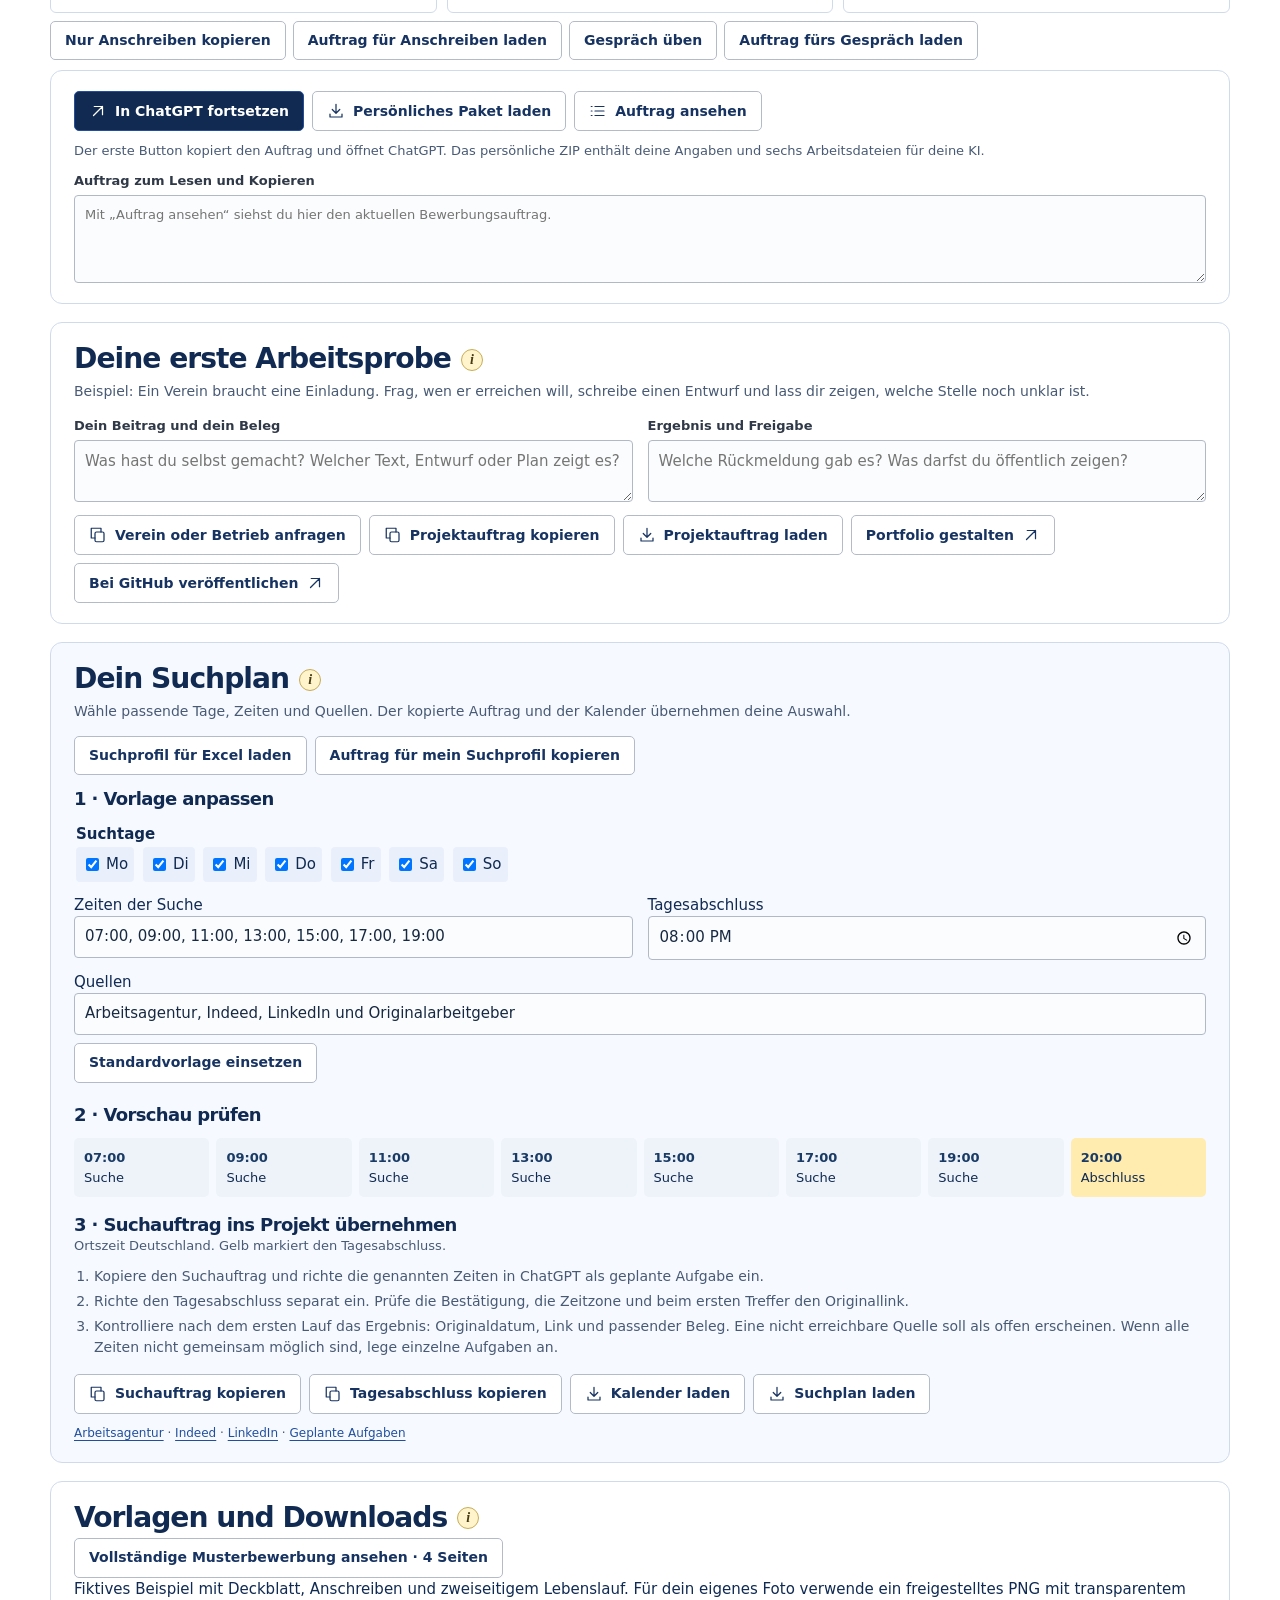
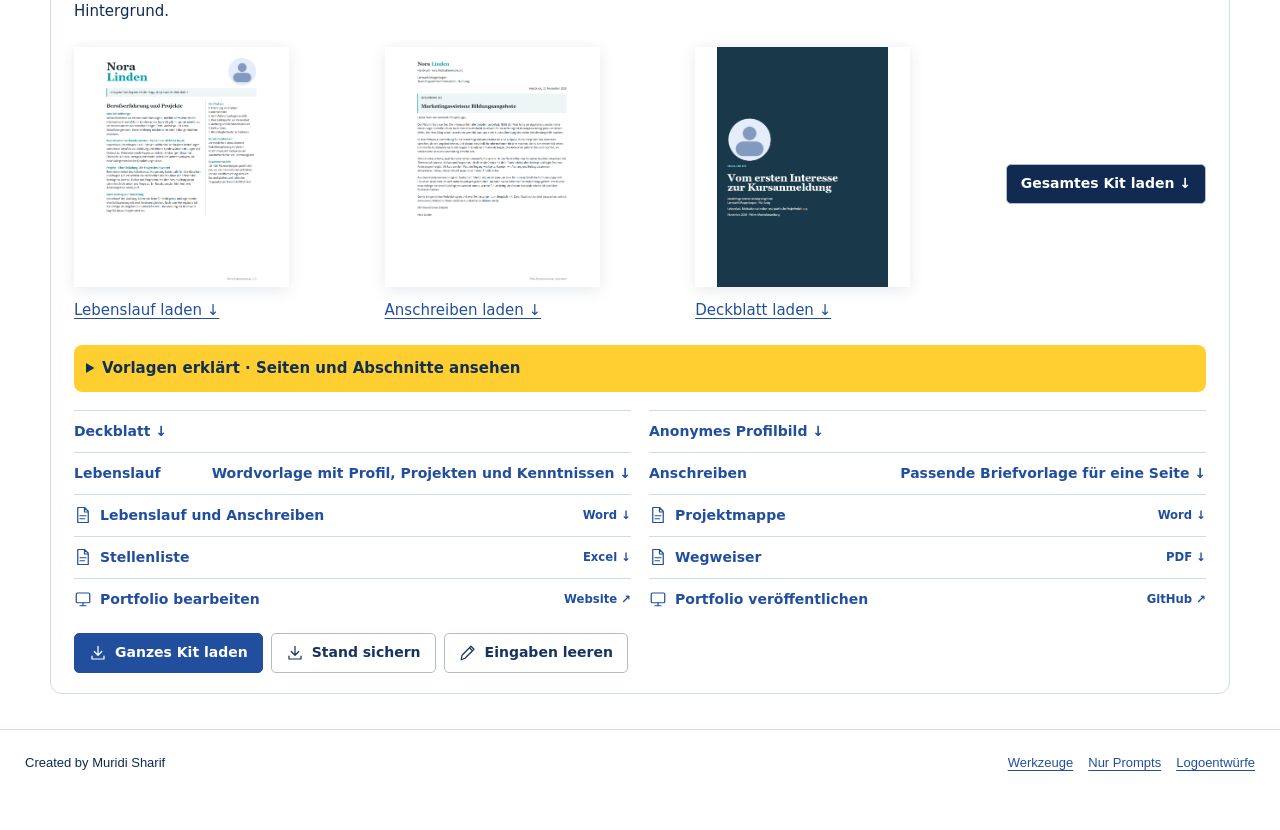
==== commit 32c7449c: "Geführter ChatGPT-Einstieg und erklärte Wordvorlagen" ====
--- a/index.html
+++ b/index.html
@@ -14,15 +14,11 @@
 <section class="section" id="chatstart" aria-labelledby="direkttitel">
   <div class="panel">
     <div class="heading"><h2 id="direkttitel">So startest du in ChatGPT</h2><button class="help" type="button" aria-label="Hilfe zum Start in ChatGPT" aria-expanded="false" data-tip="Die Seite öffnet ChatGPT. Du fügst den kopierten Text selbst ein und entscheidest, welche Unterlagen du dort teilen möchtest.">i</button></div>
-    <ol class="steps">
-      <li><b>Ein Projekt anlegen.</b> Öffne ChatGPT, wähle „Neues Projekt“ und nenne es „Meine Bewerbungen“. Wir empfehlen das Abo ChatGPT Pro. Für den Alltag wählst du im Modellmenü das schnelle Standardmodell, etwa „Instant“, falls es so angezeigt wird.</li>
-      <li><b>Deine Unterlagen hinterlegen.</b> Lade Lebenslauf, Zeugnisse und eine freigegebene Arbeitsprobe in dein Projekt. Füge den Starttext in die Projektanweisungen ein. So gelten deine Regeln auch in neuen Chats desselben Projekts.</li>
-      <li><b>Eine Stelle ausprobieren.</b> Füge das Inserat im Projektchat ein und schreibe <strong>„Bewerbung vorbereiten“</strong>. Prüfe die Entwürfe. Wenn du Work nutzt, kann es belegte Angaben in erreichbare Formularfelder eintragen. Den Versand übernimmst du selbst.</li>
-    </ol>
+    <ol class="setupsteps"><li><b>Projekt öffnen</b>Erstelle in ChatGPT das Projekt «Meine Bewerbungen».</li><li><b>Unterlagen hinzufügen</b>Lade deinen Lebenslauf hoch. Füge den kopierten Starttext in die Projektanweisungen ein.</li><li><b>Erste Stelle testen</b>Füge die Anzeige im Projektchat ein und schreibe «Bewerbung vorbereiten».</li></ol>
     <div class="row"><button class="act main" type="button" data-direct="start"><svg class="icon" viewbox="0 0 24 24" aria-hidden="true"><path d="M4 12h15m-6-6 6 6-6 6"></path></svg>Starttext kopieren und ChatGPT öffnen</button><button type="button" class="act" data-direct="startercopy">Nur Starttext kopieren</button><button type="button" class="act" data-direct="starterload">Starttext laden</button></div>
-    <div class="cell" id="direct-starter-box"><label for="direct-starter">Dein Starttext</label><textarea id="direct-starter" rows="2" readonly></textarea><a href="https://chatgpt.com/" target="_blank" rel="noopener noreferrer">ChatGPT öffnen ↗</a></div>
+    <details class="readprompt"><summary>Starttext vollständig lesen</summary><div class="cell" id="direct-starter-box"><label for="direct-starter">Dein Starttext</label><textarea id="direct-starter" rows="2" readonly></textarea><a href="https://chatgpt.com/" target="_blank" rel="noopener noreferrer">ChatGPT öffnen ↗</a></div></details>
     <p class="small" id="direct-start-status" role="status"></p>
-    </div></section><section class="section panel" id="verbinden"><h2>Was verbinde ich in ChatGPT?</h2><p class="desc">Mit hochgeladenen Dateien kannst du sofort anfangen. Verbinde eine App erst, wenn du den zugehörigen Schritt nutzen möchtest.</p><div class="panels3"><article><h3>Dokumente finden</h3><p>Google Drive, falls deine Dateien dort liegen. Test: „Finde meinen Lebenslauf im Ordner Bewerbungen und nenne den Dateinamen.“</p></article><article><h3>Rückmeldungen lesen</h3><p>Gmail oder Outlook, passend zu deinem Postfach. Test: „Suche die letzte Eingangsbestätigung von [Firma]. Zeige Betreff und Datum.“</p></article><article><h3>Termine sehen</h3><p>Google Kalender, wenn du Termine abgleichen möchtest. Für Suchläufe richte eine geplante Aufgabe ein. Die Kalenderdatei erinnert dich persönlich.</p></article></div><ol class="steps"><li>In ChatGPT unter Einstellungen → Plugins oder Apps den Dienst auswählen und das eigene Konto verbinden.</li><li>Berechtigungen lesen. Für diese Tests reicht Lesen, sofern auswählbar. Jeden Test einzeln im Chat ausführen.</li><li>Fehlt die App im Konto, lade das Dokument hoch oder kopiere die betreffende Nachricht. Prüfe den Zugriff für geplante Aufgaben separat.</li></ol><a href="https://help.openai.com/en/articles/11487775-connected-apps-in-chatgpt" target="_blank" rel="noopener">Offizielle Anleitung zu verbundenen Apps ↗</a></section><section class="section" id="texte"><div class="panel"><div class="heading"><h2>Dein Profil in ChatGPT übernehmen</h2><button class="help" type="button" aria-label="Hilfe zu Dein Projekt in ChatGPT" aria-expanded="false" data-tip="Der Projektauftrag verbindet deinen geprüften Text, deine Ziele und deine Regeln. Du entscheidest beim Einfügen in ChatGPT, welche Angaben du teilst.">i</button></div><div class="panels2"><div><p class="desc">Wenn du hier etwas eingetragen hast, kannst du es in dein eigenes Projekt übernehmen.</p><ol class="steps"><li>Öffne ChatGPT und erstelle das Projekt <b>„Meine Bewerbungen“</b>.</li><li>Kopiere den Projektauftrag und füge ihn in den ersten Projektchat ein. Speichere die Grundregel auch in den Projekteinstellungen.</li><li>Lade deinen Original CV und freigegebene Arbeitsproben dort als Projektdateien hoch.</li></ol></div><div class="modelblock"><h3>Welches Modell?</h3><p class="steptext"><b>Unsere Empfehlung ist ChatGPT Pro.</b> Öffne oben im Projektchat das Modellmenü. Für Lebenslauf, Anschreiben und eigene Prompts wähle das schnelle Standardmodell, etwa „Instant“, wenn es so angezeigt wird. Für widersprüchliche Belege kannst du gezielt ein Modell mit mehr Zeit zum Nachdenken wählen. ChatGPT Work hilft später beim Ausfüllen erreichbarer Portalfelder.</p><p class="small"><a href="https://chatgpt.com/pricing/" target="_blank" rel="noopener">Tarife und Modelle ↗</a> · <a href="https://help.openai.com/en/articles/20001275-chatgpt-work-and-codex" target="_blank" rel="noopener">Work ansehen ↗</a></p></div></div>
+    </div></section><section class="section panel" id="verbinden"><h2>Was verbinde ich in ChatGPT?</h2><p class="desc">Mit hochgeladenen Dateien kannst du sofort anfangen. Verbinde eine App erst, wenn du den zugehörigen Schritt nutzen möchtest.</p><div class="panels3"><article><h3>Dokumente finden</h3><p>Google Drive, falls deine Dateien dort liegen. Test: „Finde meinen Lebenslauf im Ordner Bewerbungen und nenne den Dateinamen.“</p></article><article><h3>Rückmeldungen lesen</h3><p>Gmail oder Outlook, passend zu deinem Postfach. Test: „Suche die letzte Eingangsbestätigung von [Firma]. Zeige Betreff und Datum.“</p></article><article><h3>Termine sehen</h3><p>Google Kalender, wenn du Termine abgleichen möchtest. Für Suchläufe richte eine geplante Aufgabe ein. Die Kalenderdatei erinnert dich persönlich.</p></article></div><ol class="steps"><li>In ChatGPT unter Einstellungen → Plugins oder Apps den Dienst auswählen und das eigene Konto verbinden.</li><li>Berechtigungen lesen. Für diese Tests reicht Lesen, sofern auswählbar. Jeden Test einzeln im Chat ausführen.</li><li>Fehlt die App im Konto, lade das Dokument hoch oder kopiere die betreffende Nachricht. Prüfe den Zugriff für geplante Aufgaben separat.</li></ol><a href="https://help.openai.com/en/articles/11487775-connected-apps-in-chatgpt" target="_blank" rel="noopener">Offizielle Anleitung zu verbundenen Apps ↗</a></section><section class="section" id="texte"><div class="panel"><div class="heading"><h2>Dein Profil in ChatGPT übernehmen</h2><button class="help" type="button" aria-label="Hilfe zu Dein Projekt in ChatGPT" aria-expanded="false" data-tip="Der Projektauftrag verbindet deinen geprüften Text, deine Ziele und deine Regeln. Du entscheidest beim Einfügen in ChatGPT, welche Angaben du teilst.">i</button></div><div class="panels2"><div><p class="desc">Übertrage deine Angaben in das Projekt «Meine Bewerbungen».</p><ol class="steps"><li>Öffne ChatGPT und erstelle das Projekt <b>„Meine Bewerbungen“</b>.</li><li>Kopiere den Projektauftrag und füge ihn in den ersten Projektchat ein. Speichere die Grundregel auch in den Projekteinstellungen.</li><li>Lade deinen Original CV und freigegebene Arbeitsproben dort als Projektdateien hoch.</li></ol></div><div class="modelblock"><h3>Modell wählen</h3><p class="steptext">Für Textentwürfe genügt das schnelle Standardmodell. Bei widersprüchlichen Angaben lass dir die betreffenden Stellen aus den Originalen zeigen.</p><p class="small"><a href="https://chatgpt.com/pricing/" target="_blank" rel="noopener">Tarife und Modelle ↗</a> · <a href="https://help.openai.com/en/articles/20001275-chatgpt-work-and-codex" target="_blank" rel="noopener">Work ansehen ↗</a></p></div></div>
 <div class="row"><button type="button" class="act main" data-act="copy:projekt"><svg class="icon" viewbox="0 0 24 24" aria-hidden="true"><rect x="8" y="8" width="12" height="13" rx="2"></rect><path d="M16 8V3H3v13h5"></path></svg>Projektauftrag kopieren</button><button type="button" class="act " data-act="file:projekt"><svg class="icon" viewbox="0 0 24 24" aria-hidden="true"><path d="M12 3v12m-5-5 5 5 5-5M4 16v4h16v-4"></path></svg>Projektauftrag laden</button><button type="button" class="act " data-act="copy:regel"><svg class="icon" viewbox="0 0 24 24" aria-hidden="true"><rect x="8" y="8" width="12" height="13" rx="2"></rect><path d="M16 8V3H3v13h5"></path></svg>Grundregel kopieren</button><a class="btn" id="chatLink" href="https://chatgpt.com/" target="_blank" rel="noopener">ChatGPT öffnen <svg class="icon" viewbox="0 0 24 24" aria-hidden="true"><path d="M6 18 18 6M7 6h11v11"></path></svg></a></div><div class="quietbox" id="promptbau"><h3>Deinen eigenen Prompt schreiben</h3>
       <p class="desc">Wähle eine Aufgabe. Schreib dazu, woran du gearbeitet hast und was du am Ende in der Hand haben möchtest.</p>
       <div class="fields">
@@ -42,4 +38,4 @@
 
 <section class="section" id="projekte"><div class="panel"><div class="heading"><h2>Deine erste Arbeitsprobe</h2><button class="help" type="button" aria-label="Hilfe zu Deine erste Arbeitsprobe" aria-expanded="false" data-tip="Eine Aufgabe aus Verein, Schule oder Alltag zählt, wenn du deinen eigenen Beitrag zeigen kannst. Kennzeichne Übungen als Eigenprojekt. Bitte um Erlaubnis, bevor du fremde Namen oder Bilder veröffentlichst.">i</button></div><p class="desc">Beispiel: Ein Verein braucht eine Einladung. Frag, wen er erreichen will, schreibe einen Entwurf und lass dir zeigen, welche Stelle noch unklar ist.</p><div class="fields"><div class="cell "><label for="evidence">Dein Beitrag und dein Beleg</label><textarea id="evidence" rows="2" data-stored placeholder="Was hast du selbst gemacht? Welcher Text, Entwurf oder Plan zeigt es?"></textarea></div><div class="cell "><label for="projectNotes">Ergebnis und Freigabe</label><textarea id="projectNotes" rows="2" data-stored placeholder="Welche Rückmeldung gab es? Was darfst du öffentlich zeigen?"></textarea></div></div><div class="row room"><button type="button" class="act " data-act="copy:pilot"><svg class="icon" viewbox="0 0 24 24" aria-hidden="true"><rect x="8" y="8" width="12" height="13" rx="2"></rect><path d="M16 8V3H3v13h5"></path></svg>Verein oder Betrieb anfragen</button><button type="button" class="act " data-act="copy:case"><svg class="icon" viewbox="0 0 24 24" aria-hidden="true"><rect x="8" y="8" width="12" height="13" rx="2"></rect><path d="M16 8V3H3v13h5"></path></svg>Projektauftrag kopieren</button><button type="button" class="act " data-act="file:case"><svg class="icon" viewbox="0 0 24 24" aria-hidden="true"><path d="M12 3v12m-5-5 5 5 5-5M4 16v4h16v-4"></path></svg>Projektauftrag laden</button><a class="btn" href="04%20Portfolio.html" target="_blank" rel="noopener">Portfolio gestalten <svg class="icon" viewbox="0 0 24 24" aria-hidden="true"><path d="M6 18 18 6M7 6h11v11"></path></svg></a><a class="btn" href="veroeffentlichen.html" target="_blank" rel="noopener">Bei GitHub veröffentlichen <svg class="icon" viewbox="0 0 24 24" aria-hidden="true"><path d="M6 18 18 6M7 6h11v11"></path></svg></a></div></div></section>
 <section class="section" id="plan"><div class="panel"><div class="heading"><h2>Dein Suchplan</h2><button class="help" type="button" aria-label="Hilfe zu Dein Suchplan" aria-expanded="false" data-tip="Im Kalender bekommst du Erinnerungen. Für eine selbstständige Recherche richtest du Suchauftrag und Tagesabschluss als geplante Aufgaben in deinem eigenen Konto ein.">i</button></div><p class="desc">Wähle passende Tage, Zeiten und Quellen. Der kopierte Auftrag und der Kalender übernehmen deine Auswahl.</p><div class="row room"><a href="Suchprofil.xlsx" download class="btn">Suchprofil für Excel laden</a><button class="act" data-new="excel">Auftrag für mein Suchprofil kopieren</button></div><div class="planedit"><h3>1 · Vorlage anpassen</h3><fieldset><legend>Suchtage</legend><label><input data-day="" data-stored="" id="dayMO" type="checkbox" checked value="MO"> Mo</label> <label><input data-day="" data-stored="" id="dayTU" type="checkbox" checked value="TU"> Di</label> <label><input data-day="" data-stored="" id="dayWE" type="checkbox" checked value="WE"> Mi</label> <label><input data-day="" data-stored="" id="dayTH" type="checkbox" checked value="TH"> Do</label> <label><input data-day="" data-stored="" id="dayFR" type="checkbox" checked value="FR"> Fr</label> <label><input data-day="" data-stored="" id="daySA" type="checkbox" checked value="SA"> Sa</label> <label><input data-day="" data-stored="" id="daySU" type="checkbox" checked value="SU"> So</label></fieldset><div class="fields"><label>Zeiten der Suche<input id="times" data-stored="" value="07:00, 09:00, 11:00, 13:00, 15:00, 17:00, 19:00"></label><label>Tagesabschluss<input id="ending" data-stored="" type="time" value="20:00"></label><label class="span2">Quellen<input id="sources" data-stored="" value="Arbeitsagentur, Indeed, LinkedIn und Originalarbeitgeber"></label></div><button class="act" id="preset">Standardvorlage einsetzen</button><h3>2 · Vorschau prüfen</h3></div><div class="schedule"><span><b>07:00</b>Suche</span><span><b>09:00</b>Suche</span><span><b>11:00</b>Suche</span><span><b>13:00</b>Suche</span><span><b>15:00</b>Suche</span><span><b>17:00</b>Suche</span><span><b>19:00</b>Suche</span><span><b>20:00</b>Abschluss</span></div><h3>3 · Suchauftrag ins Projekt übernehmen</h3><p class="steptext">Ortszeit Deutschland. Gelb markiert den Tagesabschluss.</p><ol class="steps"><li>Kopiere den Suchauftrag und richte die genannten Zeiten in ChatGPT als geplante Aufgabe ein.</li><li>Richte den Tagesabschluss separat ein. Prüfe die Bestätigung, die Zeitzone und beim ersten Treffer den Originallink.</li><li>Kontrolliere nach dem ersten Lauf das Ergebnis: Originaldatum, Link und passender Beleg. Eine nicht erreichbare Quelle soll als offen erscheinen. Wenn alle Zeiten nicht gemeinsam möglich sind, lege einzelne Aufgaben an.</li></ol><div class="row"><button type="button" class="act " data-act="copy:plan"><svg class="icon" viewbox="0 0 24 24" aria-hidden="true"><rect x="8" y="8" width="12" height="13" rx="2"></rect><path d="M16 8V3H3v13h5"></path></svg>Suchauftrag kopieren</button><button type="button" class="act " data-act="copy:end"><svg class="icon" viewbox="0 0 24 24" aria-hidden="true"><rect x="8" y="8" width="12" height="13" rx="2"></rect><path d="M16 8V3H3v13h5"></path></svg>Tagesabschluss kopieren</button><button type="button" class="act " data-act="calendar"><svg class="icon" viewbox="0 0 24 24" aria-hidden="true"><path d="M12 3v12m-5-5 5 5 5-5M4 16v4h16v-4"></path></svg>Kalender laden</button><button type="button" class="act " data-act="file:plan"><svg class="icon" viewbox="0 0 24 24" aria-hidden="true"><path d="M12 3v12m-5-5 5 5 5-5M4 16v4h16v-4"></path></svg>Suchplan laden</button></div><p class="small" style="margin-top:10px"><a href="https://www.arbeitsagentur.de/jobsuche/" target="_blank" rel="noopener">Arbeitsagentur</a> · <a href="https://de.indeed.com/" target="_blank" rel="noopener">Indeed</a> · <a href="https://www.linkedin.com/jobs/" target="_blank" rel="noopener">LinkedIn</a> · <a href="https://help.openai.com/en/articles/10291617" target="_blank" rel="noopener">Geplante Aufgaben</a></p></div></section>
-<section class="section" id="dateien"><div class="panel"><div class="heading"><h2>Vorlagen und Downloads</h2><button class="help" type="button" aria-label="Hilfe zu Vorlagen und Downloads" aria-expanded="false" data-tip="Diese Vorlagen sind leer oder enthalten gekennzeichnete Beispiele. Dein persönliches Paket erstellst du weiter oben mit deinen eigenen Eingaben.">i</button></div><p><a class="btn" href="Musterbewerbung.pdf">Vollständige Musterbewerbung ansehen · 4 Seiten</a></p><p>Fiktives Beispiel mit Deckblatt, Anschreiben und zweiseitigem Lebenslauf. Für dein eigenes Foto verwende ein freigestelltes PNG mit transparentem Hintergrund.</p><div class="docstrip"><a href="Lebenslauf.docx" download><img class="actualpreview" src="Lebenslauf.png?v=nora" alt="Erste Seite der Musterdatei Lebenslauf">Lebenslauf laden ↓</a><a href="Anschreiben.docx" download><img class="actualpreview" src="Anschreiben.png?v=nora" alt="Erste Seite der Musterdatei Anschreiben">Anschreiben laden ↓</a><a href="Deckblatt.pdf" download><img class="actualpreview" src="Deckblatt.png?v=nora" alt="Erste Seite der Musterdatei Deckblatt">Deckblatt laden ↓</a><a class="btn" href="Bewerbungskit.zip" download>Gesamtes Kit laden ↓</a></div><div class="files"><a href="Deckblatt.pdf" download><strong>Deckblatt ↓</strong></a><a href="Profilbild.png" download><strong>Anonymes Profilbild ↓</strong></a><a href="Lebenslauf.docx" download><strong>Lebenslauf</strong><span>Wordvorlage mit Profil, Projekten und Kenntnissen ↓</span></a><a href="Anschreiben.docx" download><strong>Anschreiben</strong><span>Passende Briefvorlage für eine Seite ↓</span></a><a href="02%20Vorlagen.docx" download><span><svg class="icon" viewbox="0 0 24 24" aria-hidden="true"><path d="M5 2h9l5 5v15H5zM14 2v6h5M8 13h8M8 17h6"></path></svg>Lebenslauf und Anschreiben</span><small>Word ↓</small></a><a href="05%20Projektmappe.docx" download><span><svg class="icon" viewbox="0 0 24 24" aria-hidden="true"><path d="M5 2h9l5 5v15H5zM14 2v6h5M8 13h8M8 17h6"></path></svg>Projektmappe</span><small>Word ↓</small></a><a href="03%20Stellenliste.xlsx" download><span><svg class="icon" viewbox="0 0 24 24" aria-hidden="true"><path d="M5 2h9l5 5v15H5zM14 2v6h5M8 13h8M8 17h6"></path></svg>Stellenliste</span><small>Excel ↓</small></a><a href="Wegweiser.pdf" download><span><svg class="icon" viewbox="0 0 24 24" aria-hidden="true"><path d="M5 2h9l5 5v15H5zM14 2v6h5M8 13h8M8 17h6"></path></svg>Wegweiser</span><small>PDF ↓</small></a><a href="04%20Portfolio.html" target="_blank" rel="noopener"><span><svg class="icon" viewbox="0 0 24 24" aria-hidden="true"><rect x="3" y="4" width="18" height="13" rx="1.5"></rect><path d="M12 17v4m-4 0h8"></path></svg>Portfolio bearbeiten</span><small>Website ↗</small></a><a href="veroeffentlichen.html" target="_blank" rel="noopener"><span><svg class="icon" viewbox="0 0 24 24" aria-hidden="true"><rect x="3" y="4" width="18" height="13" rx="1.5"></rect><path d="M12 17v4m-4 0h8"></path></svg>Portfolio veröffentlichen</span><small>GitHub ↗</small></a></div><div class="row room"><a class="btn primary" data-kit href="Bewerbungskit.zip" download><svg class="icon" viewbox="0 0 24 24" aria-hidden="true"><path d="M12 3v12m-5-5 5 5 5-5M4 16v4h16v-4"></path></svg> Ganzes Kit laden</a><button type="button" class="act " data-act="backup"><svg class="icon" viewbox="0 0 24 24" aria-hidden="true"><path d="M12 3v12m-5-5 5 5 5-5M4 16v4h16v-4"></path></svg>Stand sichern</button><button type="button" class="act " data-act="clear"><svg class="icon" viewbox="0 0 24 24" aria-hidden="true"><path d="m4 15 12-12 4 4L8 19l-5 2zM14 5l4 4"></path></svg>Eingaben leeren</button></div></div></section></div></div></main><footer class="unifiedfooter"><span>Created by Muridi Sharif</span><nav><a href="index.html">Werkzeuge</a><a href="anleitung.html">Nur Prompts</a><a href="logos.html">Logoentwürfe</a></nav></footer><div id="status" role="status" aria-live="polite"></div><div id="helpTip" class="tip" role="tooltip" hidden></div><script src="promptstudio.js" defer></script><script defer src="feinschliff.js?v=preview2"></script></body></html>+<section class="section" id="dateien"><div class="panel"><div class="heading"><h2>Vorlagen und Downloads</h2><button class="help" type="button" aria-label="Hilfe zu Vorlagen und Downloads" aria-expanded="false" data-tip="Diese Vorlagen sind leer oder enthalten gekennzeichnete Beispiele. Dein persönliches Paket erstellst du weiter oben mit deinen eigenen Eingaben.">i</button></div><p><a class="btn" href="Musterbewerbung.pdf">Vollständige Musterbewerbung ansehen · 4 Seiten</a></p><p>Fiktives Beispiel mit Deckblatt, Anschreiben und zweiseitigem Lebenslauf. Für dein eigenes Foto verwende ein freigestelltes PNG mit transparentem Hintergrund.</p><div class="docstrip"><a href="Lebenslauf.docx" download><img class="actualpreview" src="Lebenslauf.png?v=nora" alt="Erste Seite der Musterdatei Lebenslauf">Lebenslauf laden ↓</a><a href="Anschreiben.docx" download><img class="actualpreview" src="Anschreiben.png?v=nora" alt="Erste Seite der Musterdatei Anschreiben">Anschreiben laden ↓</a><a href="Deckblatt.pdf" download><img class="actualpreview" src="Deckblatt.png?v=nora" alt="Erste Seite der Musterdatei Deckblatt">Deckblatt laden ↓</a><a class="btn" href="Bewerbungskit.zip" download>Gesamtes Kit laden ↓</a></div><details class="explain"><summary>Vorlagen erklärt · Seiten und Abschnitte ansehen</summary><article><img src="Lebenslauf.png" alt="Musterseite Lebenslauf"><div><h3>Lebenslauf</h3><p>Profil und Foto machen den Einstieg persönlich. Links stehen Stationen und eigene Beiträge. Rechts stehen die dazu passenden Kenntnisse. Der Kontaktblock endet mit der Mobilnummer.</p><a href="Lebenslauf.docx" download>Wordvorlage laden ↓</a></div></article><article><img src="Anschreiben.png" alt="Musterseite Anschreiben"><div><h3>Anschreiben</h3><p>Der Einstieg greift eine Frage der Zielgruppe auf. Im Mittelteil zeigt ein belegtes Projekt, wie du arbeitest. Zum Schluss schlägst du einen konkreten Gesprächsanlass vor.</p><a href="Anschreiben.docx" download>Wordvorlage laden ↓</a></div></article><article><img src="Deckblatt.png" alt="Musterseite Deckblatt"><div><h3>Deckblatt</h3><p>Name, Zielrolle und Unternehmen ordnen das Dossier ein. Das Titelmotiv stellt einen Bezug zur Arbeit her. Verwende für ein eigenes Porträt ein freigestelltes PNG.</p><a href="Deckblatt.docx" download>Wordvorlage laden ↓</a></div></article></details><div class="files"><a href="Deckblatt.pdf" download><strong>Deckblatt ↓</strong></a><a href="Profilbild.png" download><strong>Anonymes Profilbild ↓</strong></a><a href="Lebenslauf.docx" download><strong>Lebenslauf</strong><span>Wordvorlage mit Profil, Projekten und Kenntnissen ↓</span></a><a href="Anschreiben.docx" download><strong>Anschreiben</strong><span>Passende Briefvorlage für eine Seite ↓</span></a><a href="02%20Vorlagen.docx" download><span><svg class="icon" viewbox="0 0 24 24" aria-hidden="true"><path d="M5 2h9l5 5v15H5zM14 2v6h5M8 13h8M8 17h6"></path></svg>Lebenslauf und Anschreiben</span><small>Word ↓</small></a><a href="05%20Projektmappe.docx" download><span><svg class="icon" viewbox="0 0 24 24" aria-hidden="true"><path d="M5 2h9l5 5v15H5zM14 2v6h5M8 13h8M8 17h6"></path></svg>Projektmappe</span><small>Word ↓</small></a><a href="03%20Stellenliste.xlsx" download><span><svg class="icon" viewbox="0 0 24 24" aria-hidden="true"><path d="M5 2h9l5 5v15H5zM14 2v6h5M8 13h8M8 17h6"></path></svg>Stellenliste</span><small>Excel ↓</small></a><a href="Wegweiser.pdf" download><span><svg class="icon" viewbox="0 0 24 24" aria-hidden="true"><path d="M5 2h9l5 5v15H5zM14 2v6h5M8 13h8M8 17h6"></path></svg>Wegweiser</span><small>PDF ↓</small></a><a href="04%20Portfolio.html" target="_blank" rel="noopener"><span><svg class="icon" viewbox="0 0 24 24" aria-hidden="true"><rect x="3" y="4" width="18" height="13" rx="1.5"></rect><path d="M12 17v4m-4 0h8"></path></svg>Portfolio bearbeiten</span><small>Website ↗</small></a><a href="veroeffentlichen.html" target="_blank" rel="noopener"><span><svg class="icon" viewbox="0 0 24 24" aria-hidden="true"><rect x="3" y="4" width="18" height="13" rx="1.5"></rect><path d="M12 17v4m-4 0h8"></path></svg>Portfolio veröffentlichen</span><small>GitHub ↗</small></a></div><div class="row room"><a class="btn primary" data-kit href="Bewerbungskit.zip" download><svg class="icon" viewbox="0 0 24 24" aria-hidden="true"><path d="M12 3v12m-5-5 5 5 5-5M4 16v4h16v-4"></path></svg> Ganzes Kit laden</a><button type="button" class="act " data-act="backup"><svg class="icon" viewbox="0 0 24 24" aria-hidden="true"><path d="M12 3v12m-5-5 5 5 5-5M4 16v4h16v-4"></path></svg>Stand sichern</button><button type="button" class="act " data-act="clear"><svg class="icon" viewbox="0 0 24 24" aria-hidden="true"><path d="m4 15 12-12 4 4L8 19l-5 2zM14 5l4 4"></path></svg>Eingaben leeren</button></div></div></section></div></div></main><footer class="unifiedfooter"><span>Created by Muridi Sharif</span><nav><a href="index.html">Werkzeuge</a><a href="anleitung.html">Nur Prompts</a><a href="logos.html">Logoentwürfe</a></nav></footer><div id="status" role="status" aria-live="polite"></div><div id="helpTip" class="tip" role="tooltip" hidden></div><script src="promptstudio.js" defer></script><script defer src="feinschliff.js?v=preview2"></script></body></html>
--- a/feinschliff.css
+++ b/feinschliff.css
@@ -17,3 +17,5 @@
   mask-image: linear-gradient(to bottom, black 0%, black 80%, rgba(0,0,0,.94) 85%, rgba(0,0,0,.72) 90%, rgba(0,0,0,.32) 95%, transparent 100%);
   mask-composite: add;
 }
+
+.setupsteps{display:grid;grid-template-columns:repeat(3,1fr);gap:24px;list-style:none;counter-reset:setup;padding:0;margin:22px 0}.setupsteps li{counter-increment:setup;border-top:2px solid #e3e8ed;padding:12px 0;color:#47576a}.setupsteps li:before{content:counter(setup);display:inline-grid;place-items:center;width:25px;height:25px;margin-right:8px;border-radius:50%;background:#ffcf32;color:#142a4a;font-weight:700}.setupsteps b{color:#102a52}.setupsteps b:after{content:"";display:block;margin-bottom:8px}.readprompt,.explain{margin:18px 0}.readprompt summary,.explain summary{cursor:pointer;font-weight:650;padding:12px}.explain summary{background:#ffcf32;color:#112f52;border-radius:8px}.explain article{display:grid;grid-template-columns:minmax(110px,220px) 1fr;gap:24px;align-items:center;padding:20px 0;border-bottom:1px solid #ddd}.explain img{max-width:100%}.explain article p{max-width:53ch}#texte .modelblock{border-left:3px solid #ffcf32;padding:15px;background:#fafbfc}@media(max-width:680px){.setupsteps{grid-template-columns:1fr;gap:0}.explain article{grid-template-columns:100px 1fr;gap:12px}}.papier img{filter:grayscale(1)}
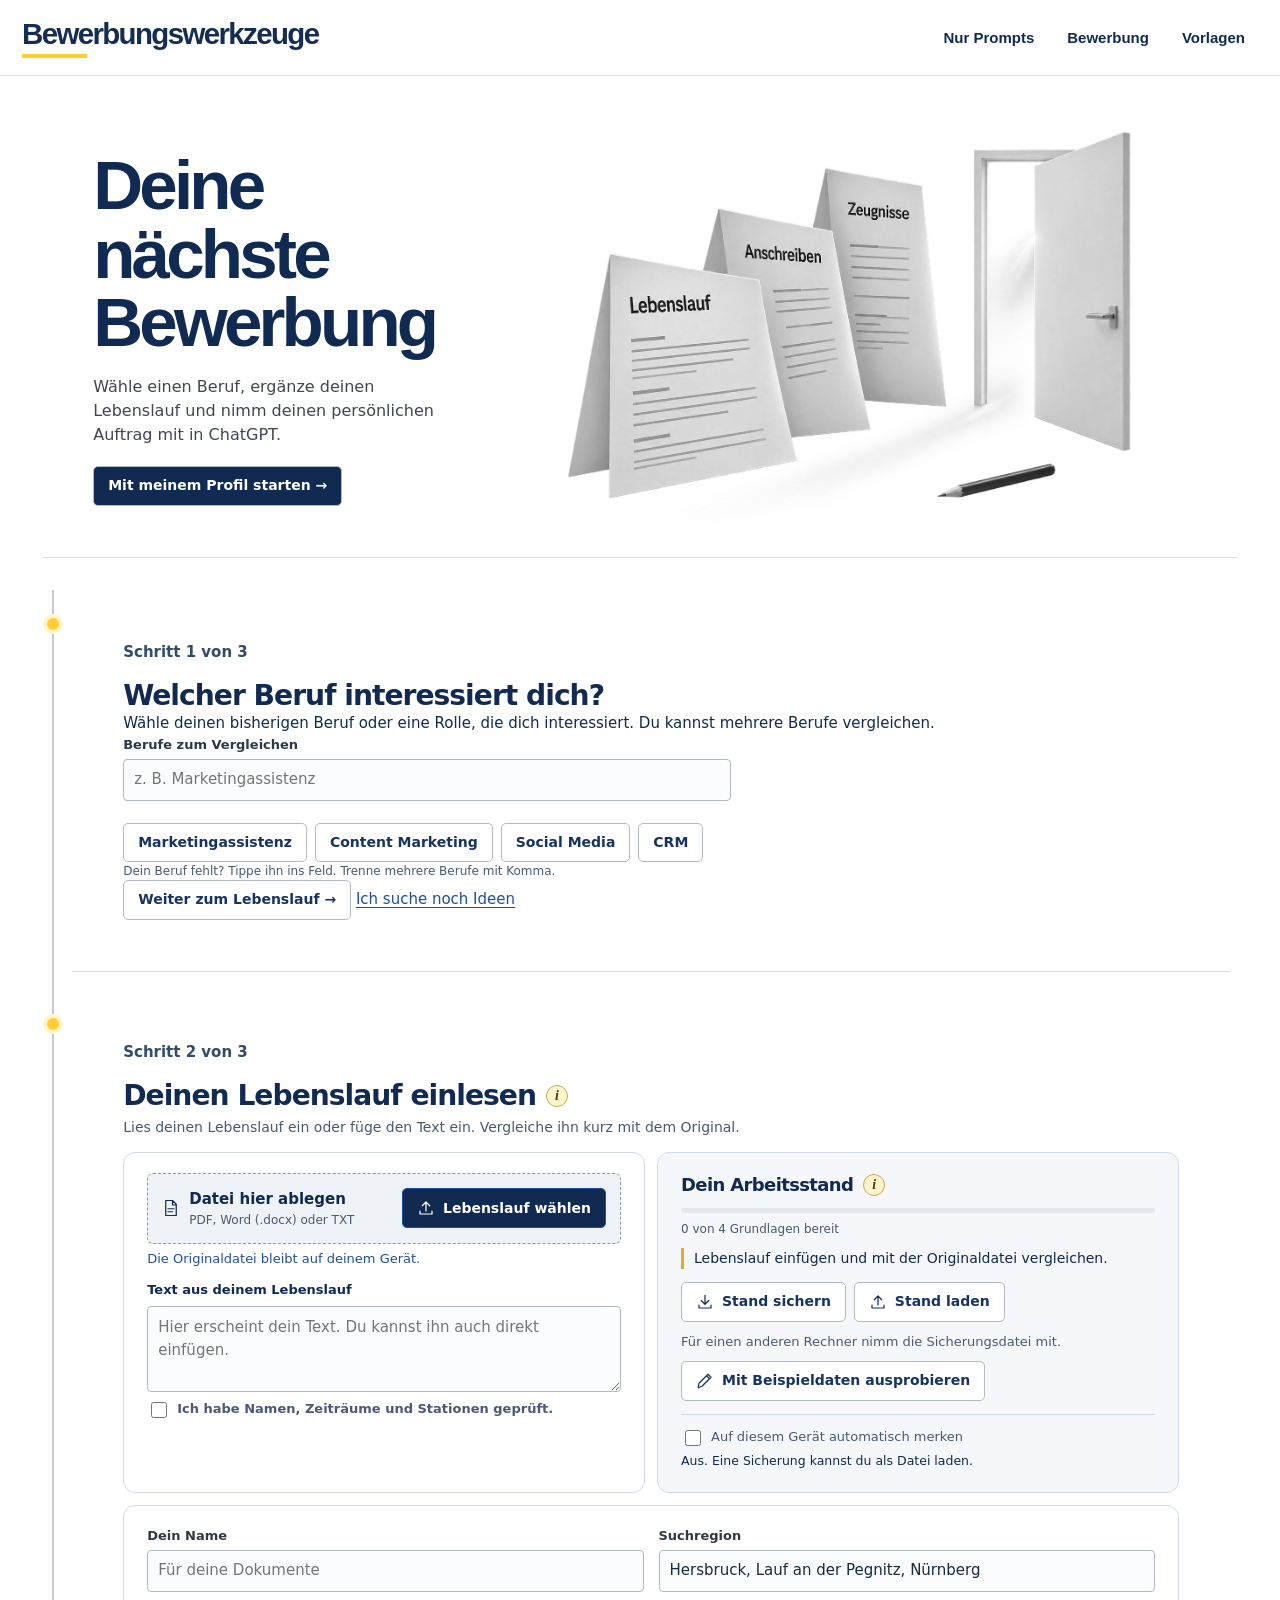
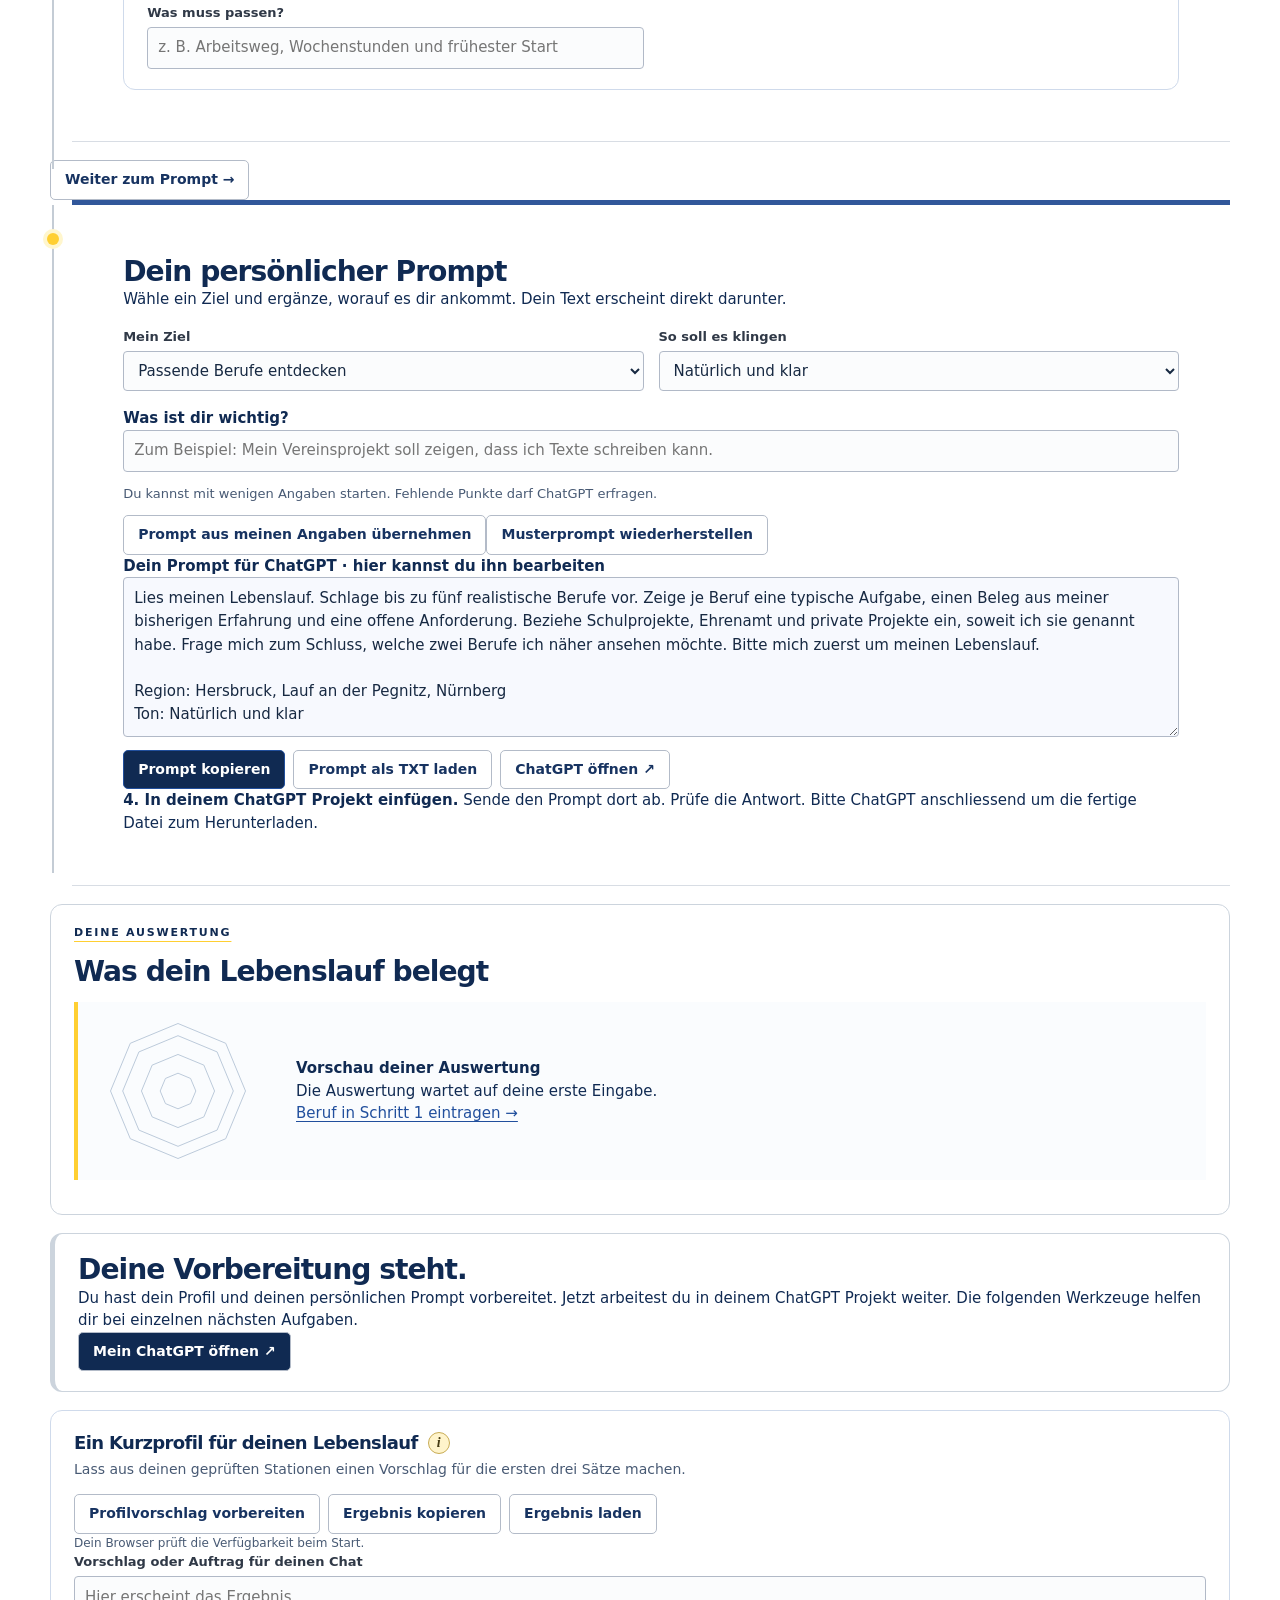
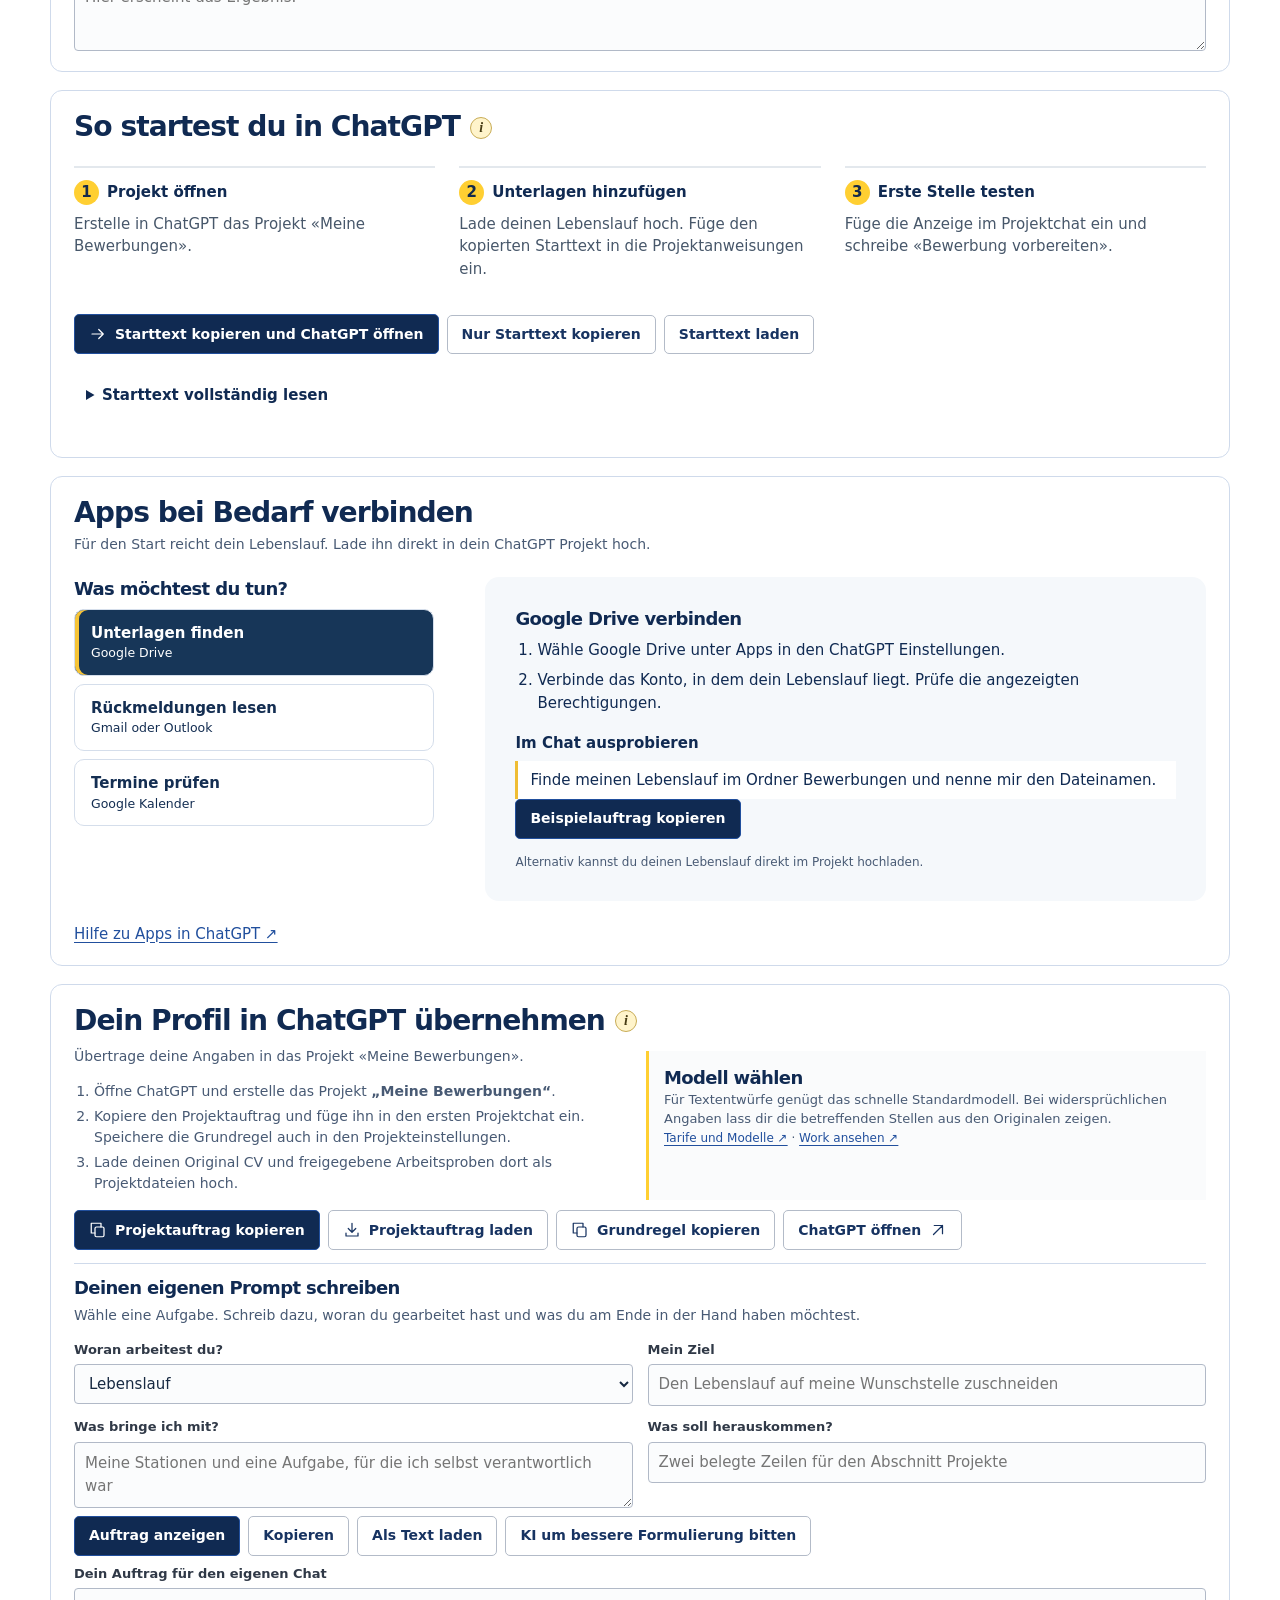
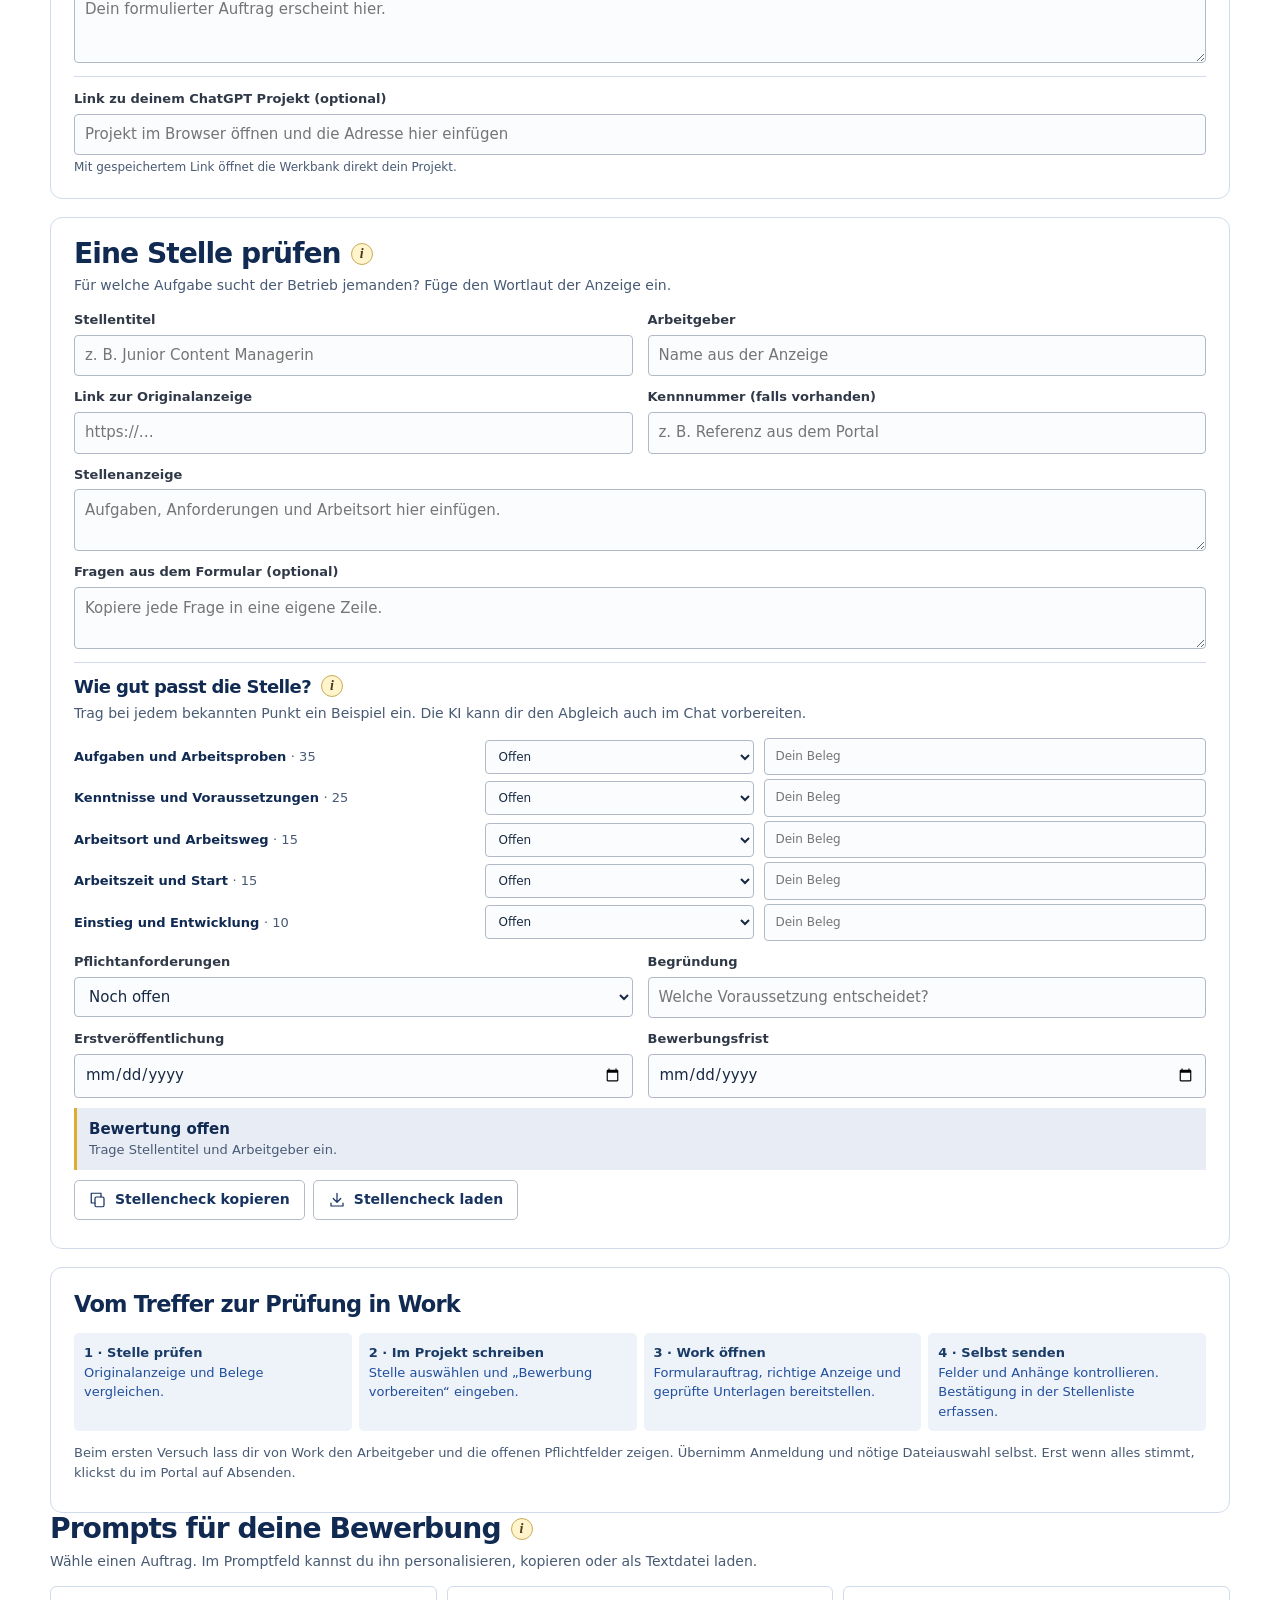
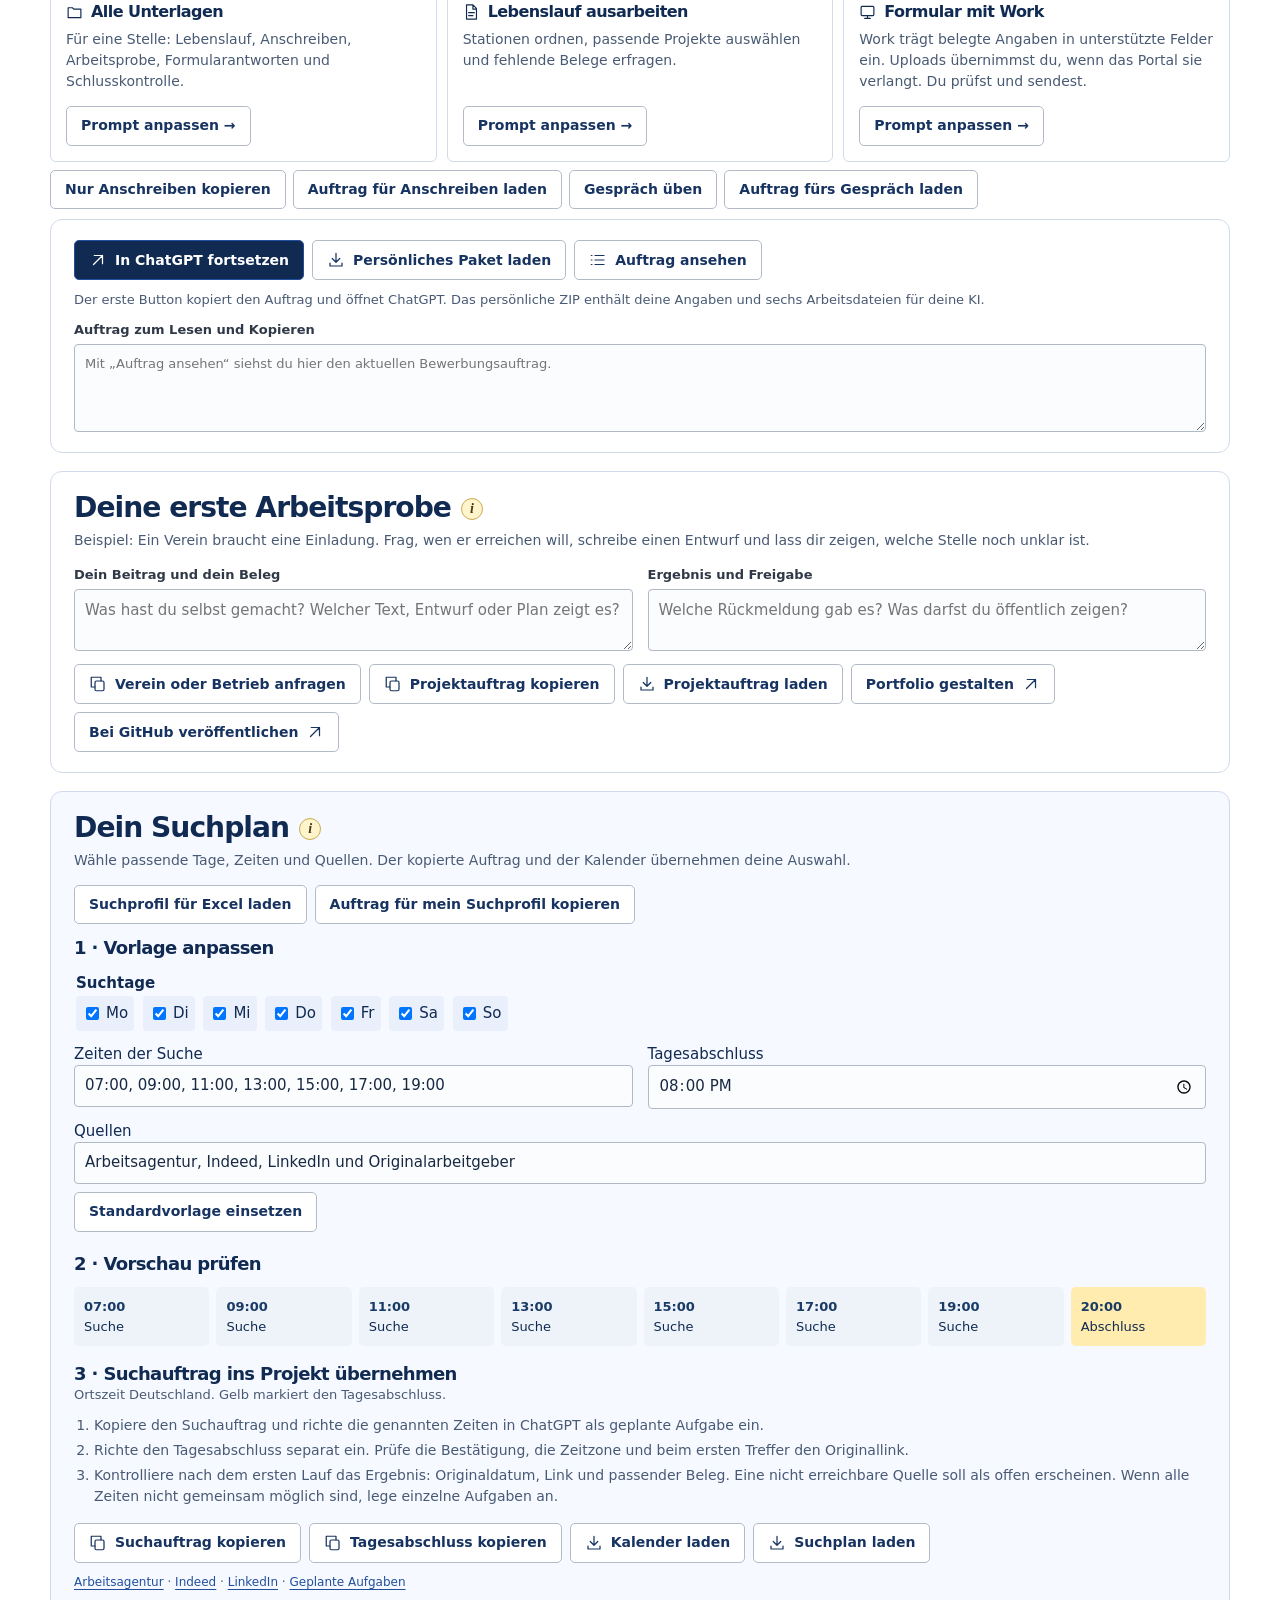
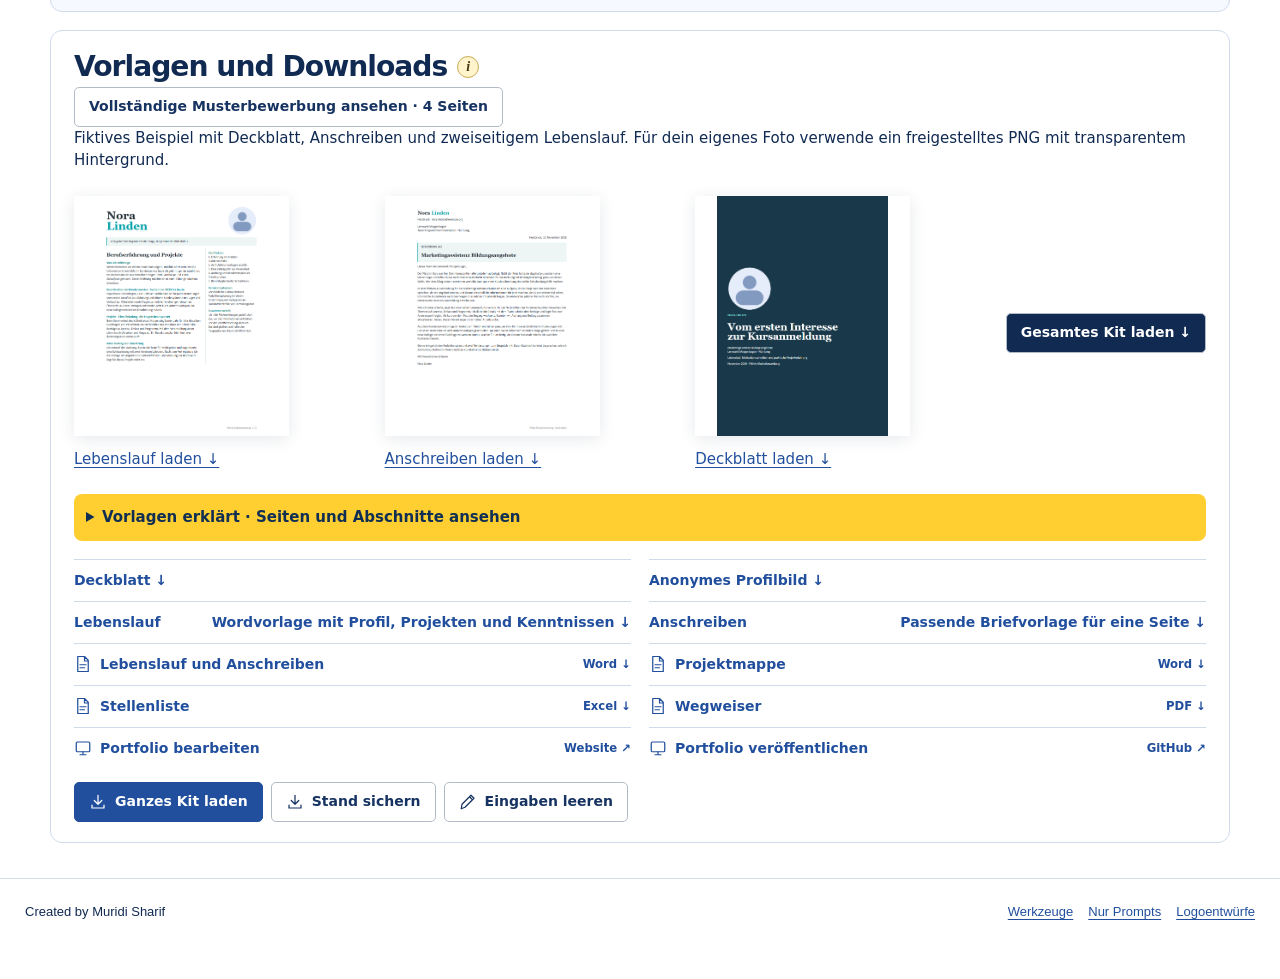
==== commit b18e124f: "App-Auswahl mit passenden Anleitungen und kopierbaren Beispielaufträgen" ====
--- a/index.html
+++ b/index.html
@@ -1,5 +1,5 @@
 <!doctype html>
-<html lang="de"><head><meta charset="utf-8"><meta name="viewport" content="width=device-width,initial-scale=1"><meta name="theme-color" content="#11213c"><meta name="description" content="Lebenslauf prüfen, Bewerbungen im eigenen ChatGPT Projekt vorbereiten und ein Portfolio aufbauen. Für den Einstieg ins Marketing in Hersbruck und Nürnberg."><title>Bewerbungswerkzeuge · Mein Arbeitsplatz</title><link rel="stylesheet" href="atelier.css"><script defer src="cv-vendor/jszip.min.js"></script><script defer src="direkt.js"></script><script defer src="profilhilfe.js"></script><script defer src="cv-import.js"></script><script defer src="bewerbungsmappe.js"></script><script defer src="word-export.js"></script><script defer src="atelier.js"></script><script defer src="begleitung.js"></script><script defer src="rollen.js"></script><script defer src="suchplan.js"></script><link rel="stylesheet" href="feinschliff.css?v=licht3"></head><body><a href="#berufswahl" class="skip">Zum Lebenslauf</a>
+<html lang="de"><head><meta charset="utf-8"><meta name="viewport" content="width=device-width,initial-scale=1"><meta name="theme-color" content="#11213c"><meta name="description" content="Lebenslauf prüfen, Bewerbungen im eigenen ChatGPT Projekt vorbereiten und ein Portfolio aufbauen. Für den Einstieg ins Marketing in Hersbruck und Nürnberg."><title>Bewerbungswerkzeuge · Mein Arbeitsplatz</title><link rel="stylesheet" href="atelier.css"><script defer src="cv-vendor/jszip.min.js"></script><script defer src="direkt.js"></script><script defer src="profilhilfe.js"></script><script defer src="cv-import.js"></script><script defer src="bewerbungsmappe.js"></script><script defer src="word-export.js"></script><script defer src="atelier.js"></script><script defer src="begleitung.js"></script><script defer src="rollen.js"></script><script defer src="suchplan.js"></script><link rel="stylesheet" href="feinschliff.css?v=licht3"><link rel="stylesheet" href="app-guide.css"><script defer src="app-guide.js"></script></head><body><a href="#berufswahl" class="skip">Zum Lebenslauf</a>
 <header class="unified"><a class="wordlogo" href="index.html">Bewerbungswerkzeuge</a><nav aria-label="Hauptmenü"><a href="anleitung.html">Nur Prompts</a><a href="index.html#bewerbung">Bewerbung</a><a href="index.html#dateien">Vorlagen</a></nav></header>
 <main id="start"><div class="frame cover papier"><div><h1>Deine nächste<br>Bewerbung</h1><p>Wähle einen Beruf, ergänze deinen Lebenslauf und nimm deinen persönlichen Auftrag mit in ChatGPT.</p><a class="btn" href="#berufswahl">Mit meinem Profil starten →</a></div><img src="papiercollage.webp?v=cutout2" alt="Gefaltete Bewerbungsunterlagen führen zu einer offenen Tür im Sonnenlicht"></div><div class="frame layout"><nav class="rail" aria-label="Arbeitsschritte"><h2>Dein Arbeitsplatz</h2><a href="#promptstudio">✎ Mein Prompt</a><a href="#chatstart" data-nav="chatstart">◌  Direkt in ChatGPT</a><a href="#analyse" data-nav="analyse">◎  Positionierung</a><a href="#verbinden" data-nav="verbinden">⇄  Einrichtung und Apps</a><a href="#berufswahl" data-nav="profil"><svg class="icon" viewbox="0 0 24 24" aria-hidden="true"><circle cx="12" cy="8" r="3.4"></circle><path d="M5 20c0-8 14-8 14 0"></path></svg>Lebenslauf &amp; Profil</a><a href="#texte" data-nav="texte"><svg class="icon" viewbox="0 0 24 24" aria-hidden="true"><path d="M4 4h16v12H9l-5 4z"></path><path d="M8 8h8M8 12h5"></path></svg>ChatGPT einrichten</a><a href="#match" data-nav="match"><svg class="icon" viewbox="0 0 24 24" aria-hidden="true"><rect x="3" y="7" width="18" height="14" rx="2"></rect><path d="M8 7V4h8v3M3 12c6 3 12 3 18 0"></path></svg>Stelle prüfen</a><a href="#bewerbung" data-nav="bewerbung"><svg class="icon" viewbox="0 0 24 24" aria-hidden="true"><path d="m4 15 12-12 4 4L8 19l-5 2zM14 5l4 4"></path></svg>Bewerbung vorbereiten</a><a href="#projekte" data-nav="projekte"><svg class="icon" viewbox="0 0 24 24" aria-hidden="true"><path d="M3 6h6l2 2h10v12H3z"></path></svg>Arbeitsprobe</a><a href="#plan" data-nav="plan"><svg class="icon" viewbox="0 0 24 24" aria-hidden="true"><circle cx="12" cy="12" r="9"></circle><path d="M12 6v6l4 2"></path></svg>Suchplan</a><a href="#dateien" data-nav="dateien"><svg class="icon" viewbox="0 0 24 24" aria-hidden="true"><path d="M12 3v12m-5-5 5 5 5-5M4 16v4h16v-4"></path></svg>Vorlagen</a></nav><div class="bodycol">
 <noscript><p class="panel">Aktiviere JavaScript, um Dateien einzulesen und Textaufträge zu erstellen. Die Vorlagen unten kannst du direkt herunterladen.</p></noscript>
@@ -18,7 +18,13 @@
     <div class="row"><button class="act main" type="button" data-direct="start"><svg class="icon" viewbox="0 0 24 24" aria-hidden="true"><path d="M4 12h15m-6-6 6 6-6 6"></path></svg>Starttext kopieren und ChatGPT öffnen</button><button type="button" class="act" data-direct="startercopy">Nur Starttext kopieren</button><button type="button" class="act" data-direct="starterload">Starttext laden</button></div>
     <details class="readprompt"><summary>Starttext vollständig lesen</summary><div class="cell" id="direct-starter-box"><label for="direct-starter">Dein Starttext</label><textarea id="direct-starter" rows="2" readonly></textarea><a href="https://chatgpt.com/" target="_blank" rel="noopener noreferrer">ChatGPT öffnen ↗</a></div></details>
     <p class="small" id="direct-start-status" role="status"></p>
-    </div></section><section class="section panel" id="verbinden"><h2>Was verbinde ich in ChatGPT?</h2><p class="desc">Mit hochgeladenen Dateien kannst du sofort anfangen. Verbinde eine App erst, wenn du den zugehörigen Schritt nutzen möchtest.</p><div class="panels3"><article><h3>Dokumente finden</h3><p>Google Drive, falls deine Dateien dort liegen. Test: „Finde meinen Lebenslauf im Ordner Bewerbungen und nenne den Dateinamen.“</p></article><article><h3>Rückmeldungen lesen</h3><p>Gmail oder Outlook, passend zu deinem Postfach. Test: „Suche die letzte Eingangsbestätigung von [Firma]. Zeige Betreff und Datum.“</p></article><article><h3>Termine sehen</h3><p>Google Kalender, wenn du Termine abgleichen möchtest. Für Suchläufe richte eine geplante Aufgabe ein. Die Kalenderdatei erinnert dich persönlich.</p></article></div><ol class="steps"><li>In ChatGPT unter Einstellungen → Plugins oder Apps den Dienst auswählen und das eigene Konto verbinden.</li><li>Berechtigungen lesen. Für diese Tests reicht Lesen, sofern auswählbar. Jeden Test einzeln im Chat ausführen.</li><li>Fehlt die App im Konto, lade das Dokument hoch oder kopiere die betreffende Nachricht. Prüfe den Zugriff für geplante Aufgaben separat.</li></ol><a href="https://help.openai.com/en/articles/11487775-connected-apps-in-chatgpt" target="_blank" rel="noopener">Offizielle Anleitung zu verbundenen Apps ↗</a></section><section class="section" id="texte"><div class="panel"><div class="heading"><h2>Dein Profil in ChatGPT übernehmen</h2><button class="help" type="button" aria-label="Hilfe zu Dein Projekt in ChatGPT" aria-expanded="false" data-tip="Der Projektauftrag verbindet deinen geprüften Text, deine Ziele und deine Regeln. Du entscheidest beim Einfügen in ChatGPT, welche Angaben du teilst.">i</button></div><div class="panels2"><div><p class="desc">Übertrage deine Angaben in das Projekt «Meine Bewerbungen».</p><ol class="steps"><li>Öffne ChatGPT und erstelle das Projekt <b>„Meine Bewerbungen“</b>.</li><li>Kopiere den Projektauftrag und füge ihn in den ersten Projektchat ein. Speichere die Grundregel auch in den Projekteinstellungen.</li><li>Lade deinen Original CV und freigegebene Arbeitsproben dort als Projektdateien hoch.</li></ol></div><div class="modelblock"><h3>Modell wählen</h3><p class="steptext">Für Textentwürfe genügt das schnelle Standardmodell. Bei widersprüchlichen Angaben lass dir die betreffenden Stellen aus den Originalen zeigen.</p><p class="small"><a href="https://chatgpt.com/pricing/" target="_blank" rel="noopener">Tarife und Modelle ↗</a> · <a href="https://help.openai.com/en/articles/20001275-chatgpt-work-and-codex" target="_blank" rel="noopener">Work ansehen ↗</a></p></div></div>
+    </div></section><section class="section panel" id="verbinden">
+<h2>Apps bei Bedarf verbinden</h2><p class="desc">Für den Start reicht dein Lebenslauf. Lade ihn direkt in dein ChatGPT Projekt hoch.</p>
+<div class="app-guide"><div class="app-choices"><h3>Was möchtest du tun?</h3>
+<button type="button" aria-controls="app-doc" aria-pressed="true">Unterlagen finden<small>Google Drive</small></button>
+<button type="button" aria-controls="app-mail" aria-pressed="false">Rückmeldungen lesen<small>Gmail oder Outlook</small></button>
+<button type="button" aria-controls="app-cal" aria-pressed="false">Termine prüfen<small>Google Kalender</small></button></div>
+<div class="app-instructions"><article id='app-doc'><h3>Google Drive verbinden</h3><ol><li>Wähle Google Drive unter Apps in den ChatGPT Einstellungen.</li><li>Verbinde das Konto, in dem dein Lebenslauf liegt. Prüfe die angezeigten Berechtigungen.</li></ol><h4>Im Chat ausprobieren</h4><p class='app-example'>Finde meinen Lebenslauf im Ordner Bewerbungen und nenne mir den Dateinamen.</p><button type='button' class='act main app-copy'>Beispielauftrag kopieren</button> <span role='status'></span><p class='small'>Alternativ kannst du deinen Lebenslauf direkt im Projekt hochladen.</p></article><article id='app-mail'><h3>Dein Postfach verbinden</h3><ol><li>Wähle Gmail oder Outlook unter Apps in den ChatGPT Einstellungen.</li><li>Verbinde das Postfach, das du für Bewerbungen nutzt. Prüfe die angezeigten Berechtigungen.</li></ol><h4>Im Chat ausprobieren</h4><p class='app-example'>Zeige mir die jüngste Eingangsbestätigung zu einer Bewerbung mit Betreff, Absender und Datum.</p><button type='button' class='act main app-copy'>Beispielauftrag kopieren</button> <span role='status'></span><p class='small'>Alternativ kannst du die Nachricht in deinen Projektchat kopieren.</p></article><article id='app-cal'><h3>Deinen Kalender verbinden</h3><ol><li>Wähle Google Kalender unter Apps in den ChatGPT Einstellungen.</li><li>Verbinde das Konto, in dem deine Gespräche stehen. Prüfe die angezeigten Berechtigungen.</li></ol><h4>Im Chat ausprobieren</h4><p class='app-example'>Welche Bewerbungsgespräche stehen in den nächsten sieben Tagen in meinem Kalender? Zeige Datum und Uhrzeit.</p><button type='button' class='act main app-copy'>Beispielauftrag kopieren</button> <span role='status'></span><p class='small'>Für regelmässige Stellensuchen richtest du separat eine geplante Aufgabe ein.</p></article></div></div><a href="https://help.openai.com/en/articles/11487775-connected-apps-in-chatgpt" target="_blank" rel="noopener">Hilfe zu Apps in ChatGPT ↗</a></section><section class="section" id="texte"><div class="panel"><div class="heading"><h2>Dein Profil in ChatGPT übernehmen</h2><button class="help" type="button" aria-label="Hilfe zu Dein Projekt in ChatGPT" aria-expanded="false" data-tip="Der Projektauftrag verbindet deinen geprüften Text, deine Ziele und deine Regeln. Du entscheidest beim Einfügen in ChatGPT, welche Angaben du teilst.">i</button></div><div class="panels2"><div><p class="desc">Übertrage deine Angaben in das Projekt «Meine Bewerbungen».</p><ol class="steps"><li>Öffne ChatGPT und erstelle das Projekt <b>„Meine Bewerbungen“</b>.</li><li>Kopiere den Projektauftrag und füge ihn in den ersten Projektchat ein. Speichere die Grundregel auch in den Projekteinstellungen.</li><li>Lade deinen Original CV und freigegebene Arbeitsproben dort als Projektdateien hoch.</li></ol></div><div class="modelblock"><h3>Modell wählen</h3><p class="steptext">Für Textentwürfe genügt das schnelle Standardmodell. Bei widersprüchlichen Angaben lass dir die betreffenden Stellen aus den Originalen zeigen.</p><p class="small"><a href="https://chatgpt.com/pricing/" target="_blank" rel="noopener">Tarife und Modelle ↗</a> · <a href="https://help.openai.com/en/articles/20001275-chatgpt-work-and-codex" target="_blank" rel="noopener">Work ansehen ↗</a></p></div></div>
 <div class="row"><button type="button" class="act main" data-act="copy:projekt"><svg class="icon" viewbox="0 0 24 24" aria-hidden="true"><rect x="8" y="8" width="12" height="13" rx="2"></rect><path d="M16 8V3H3v13h5"></path></svg>Projektauftrag kopieren</button><button type="button" class="act " data-act="file:projekt"><svg class="icon" viewbox="0 0 24 24" aria-hidden="true"><path d="M12 3v12m-5-5 5 5 5-5M4 16v4h16v-4"></path></svg>Projektauftrag laden</button><button type="button" class="act " data-act="copy:regel"><svg class="icon" viewbox="0 0 24 24" aria-hidden="true"><rect x="8" y="8" width="12" height="13" rx="2"></rect><path d="M16 8V3H3v13h5"></path></svg>Grundregel kopieren</button><a class="btn" id="chatLink" href="https://chatgpt.com/" target="_blank" rel="noopener">ChatGPT öffnen <svg class="icon" viewbox="0 0 24 24" aria-hidden="true"><path d="M6 18 18 6M7 6h11v11"></path></svg></a></div><div class="quietbox" id="promptbau"><h3>Deinen eigenen Prompt schreiben</h3>
       <p class="desc">Wähle eine Aufgabe. Schreib dazu, woran du gearbeitet hast und was du am Ende in der Hand haben möchtest.</p>
       <div class="fields">
--- a/app-guide.css
+++ b/app-guide.css
@@ -0,0 +1,13 @@
+.app-guide{display:grid;grid-template-columns:minmax(190px,1fr) minmax(0,2fr);gap:clamp(18px,4vw,52px);margin:22px 0}
+.app-choices button{display:block;text-align:left;width:100%;padding:12px 16px;border:1px solid #d5deeb;border-radius:10px;margin-top:8px;background:white;color:#142e52;font:inherit;font-weight:700;cursor:pointer}
+.app-choices button small{display:block;font-weight:400;color:inherit}
+.app-choices button[aria-pressed=true]{background:#173658;color:white;box-shadow:inset 4px 0 #f6c437}
+.app-guide button:focus-visible{outline:3px solid #996900;outline-offset:2px}
+.app-instructions{border-radius:14px;background:#f5f8fb;padding:clamp(16px,3vw,30px)}
+.app-instructions article[hidden]{display:none}
+.app-instructions ol{padding-inline-start:22px}
+.app-instructions li{margin:8px 0}
+.app-instructions h4{margin:18px 0 6px}
+.app-example{border-left:3px solid #efbd34;padding:8px 12px;background:white;user-select:all}
+.app-instructions .small{margin-top:14px}
+@media(max-width:690px){.app-guide{grid-template-columns:1fr}}
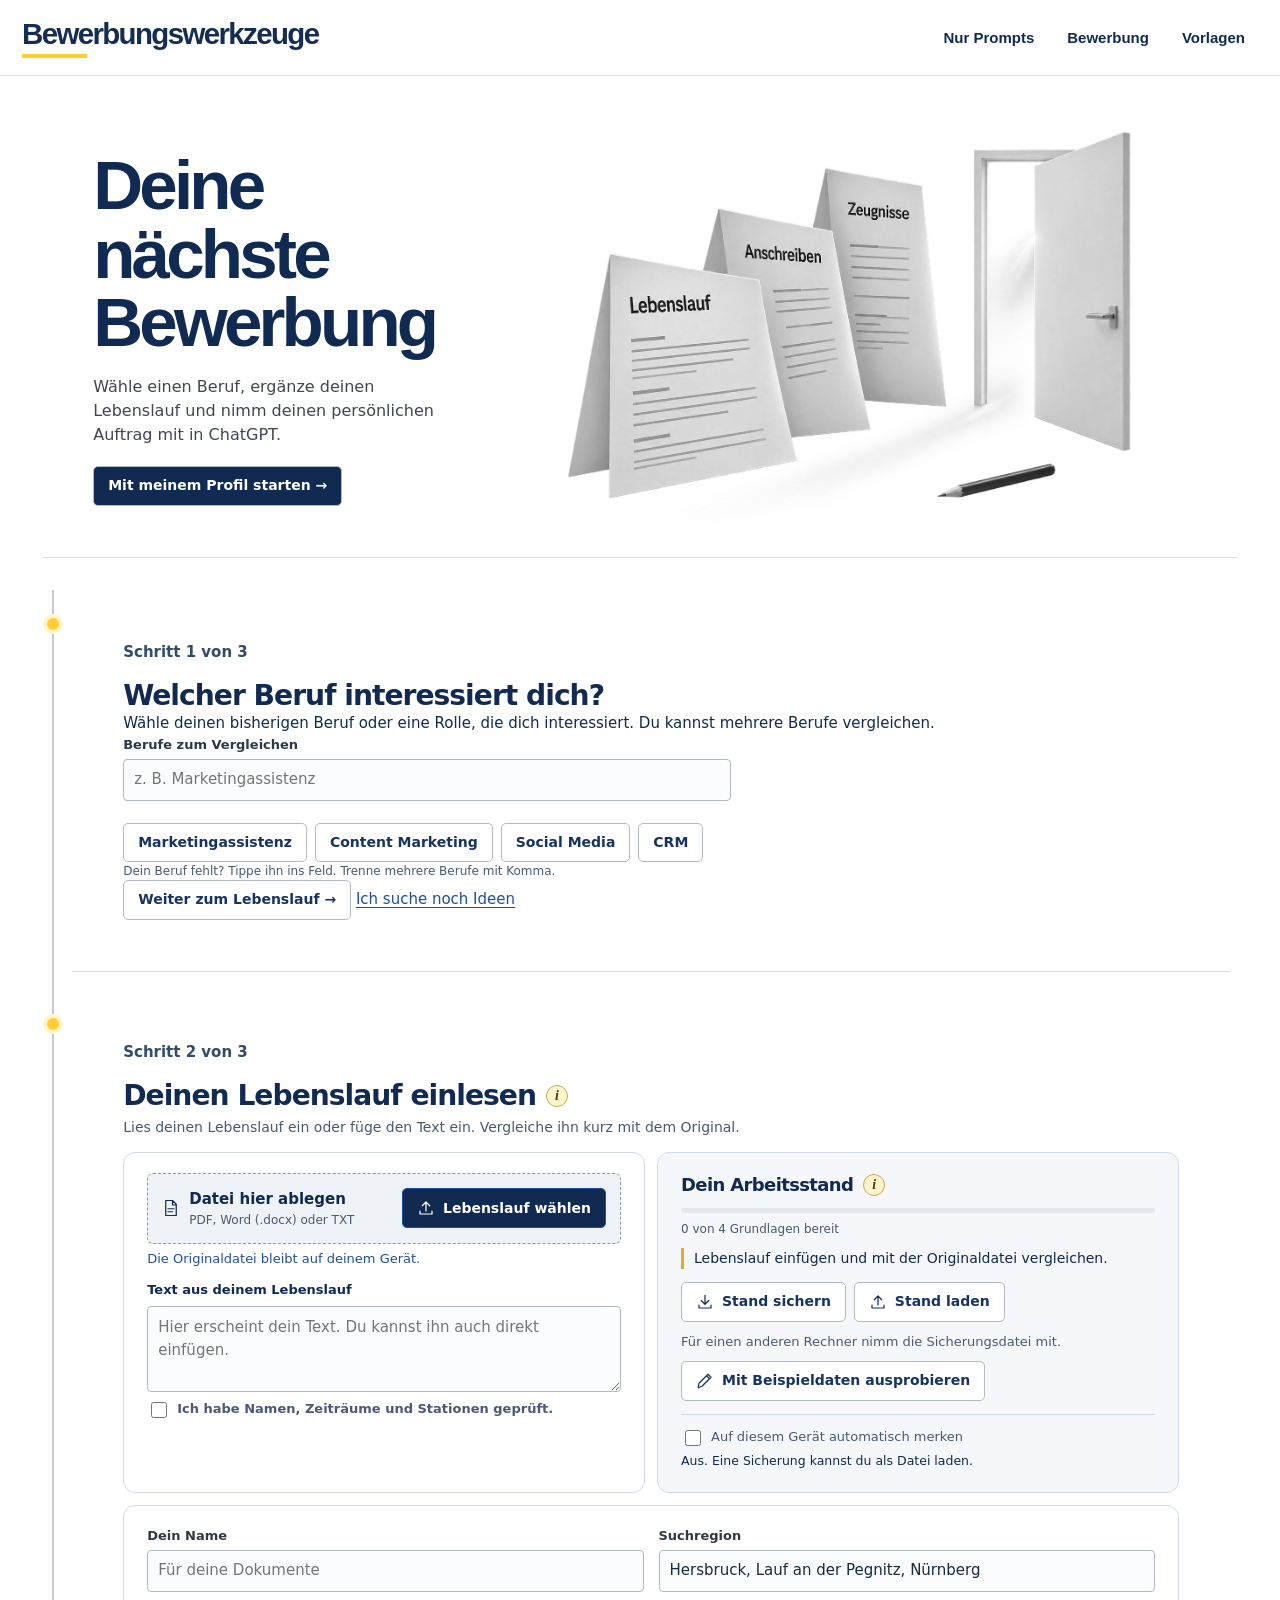
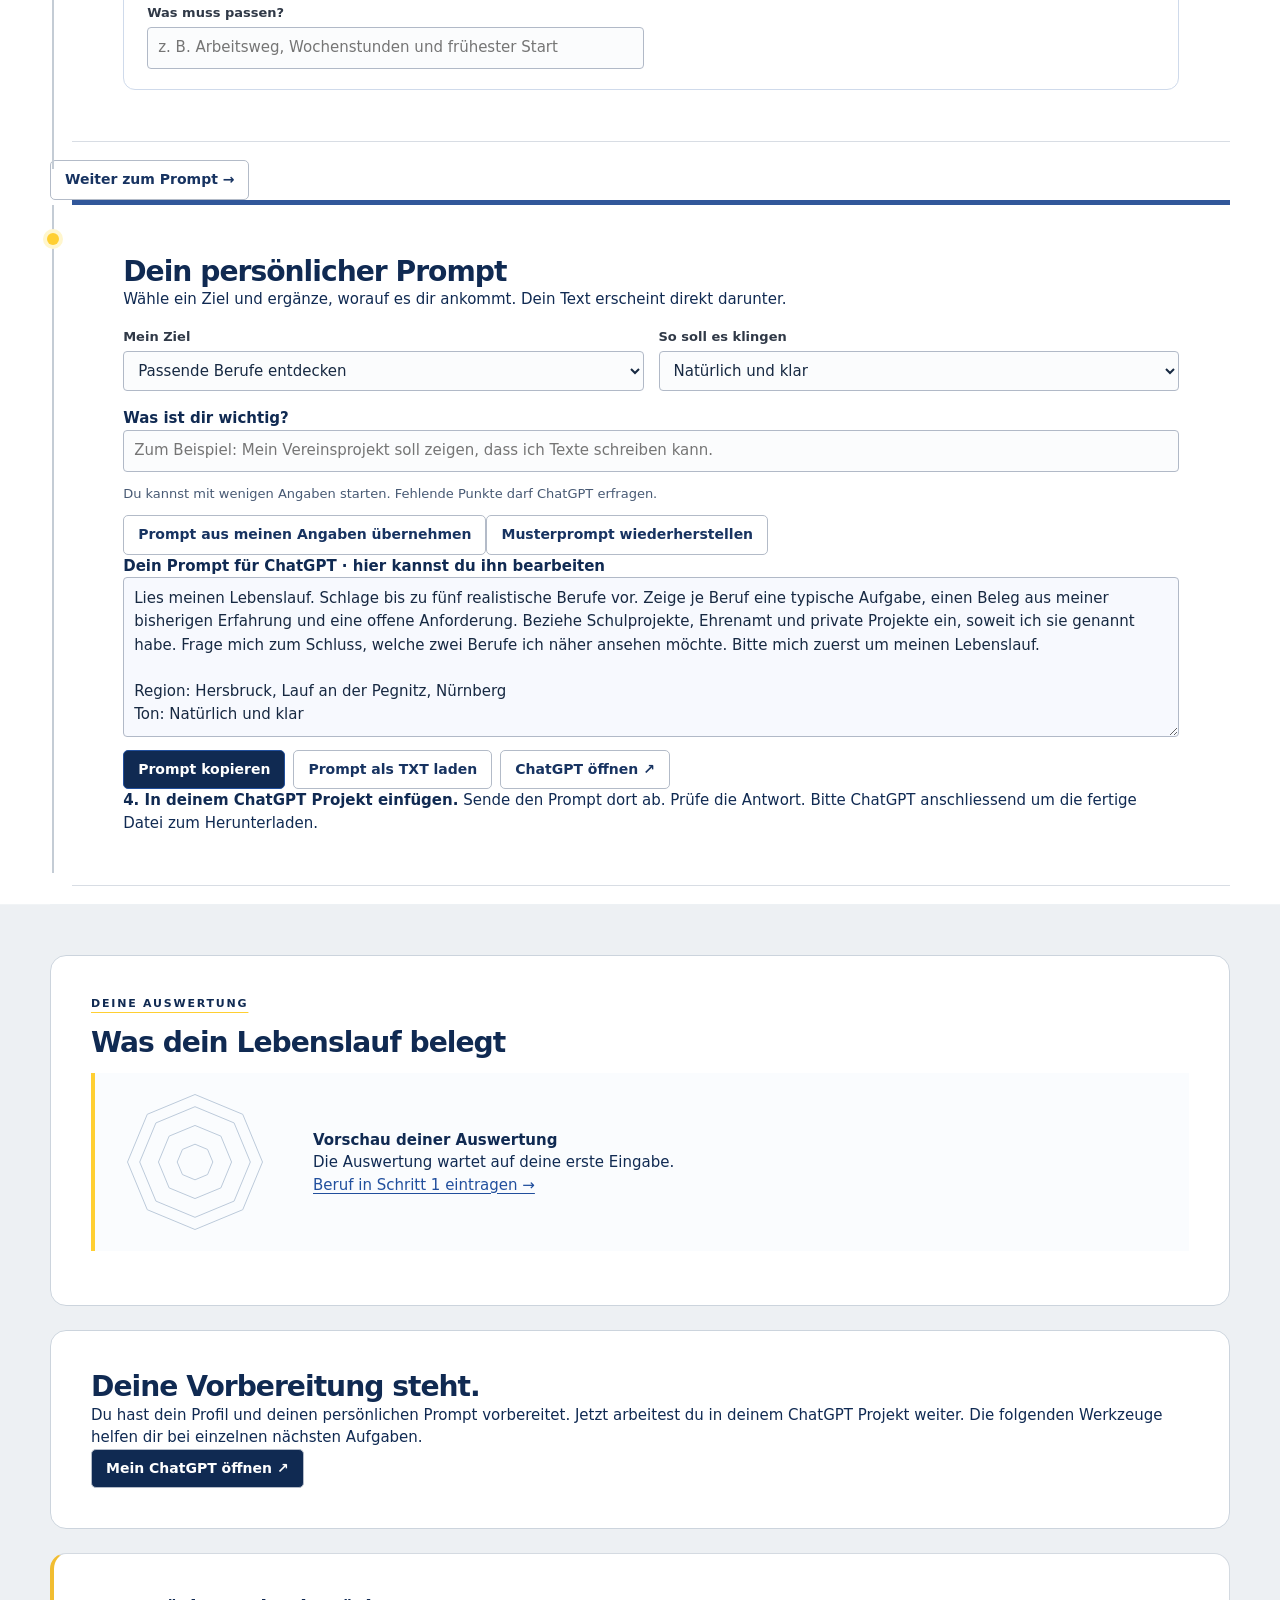
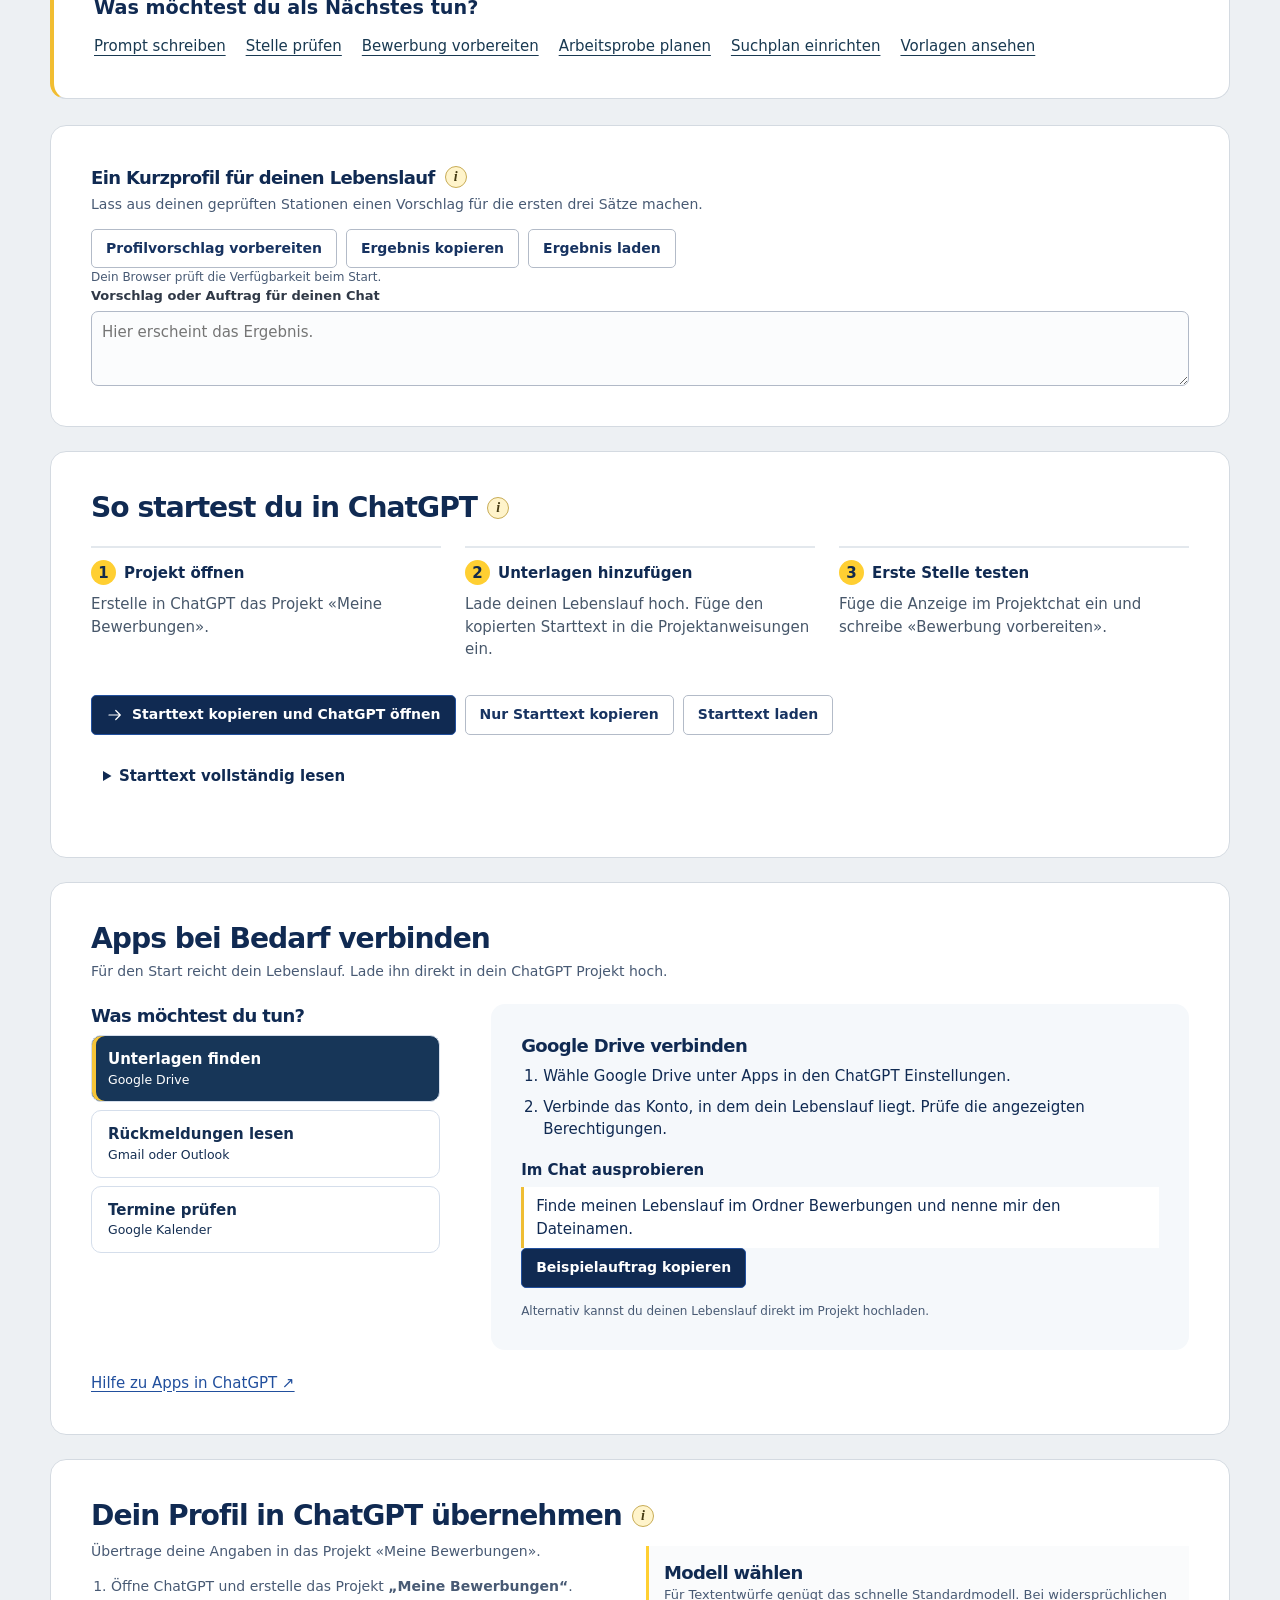
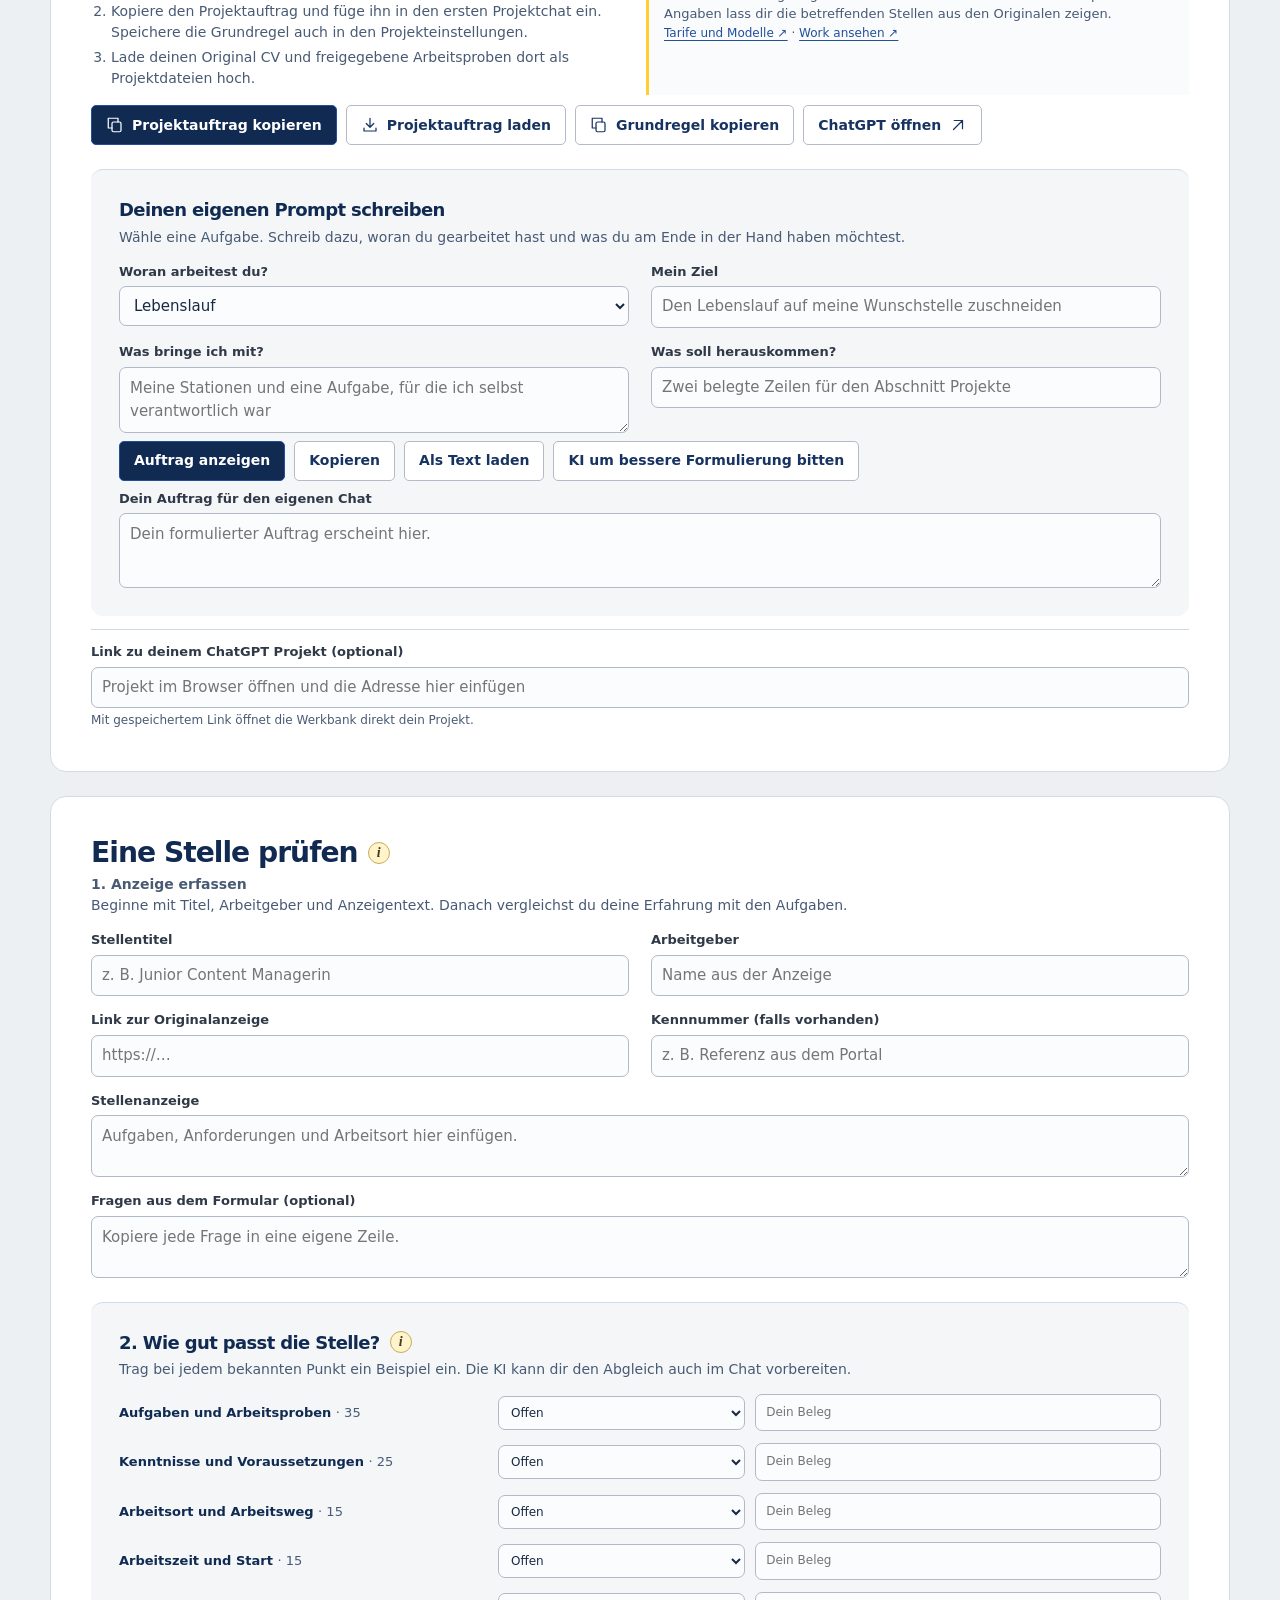
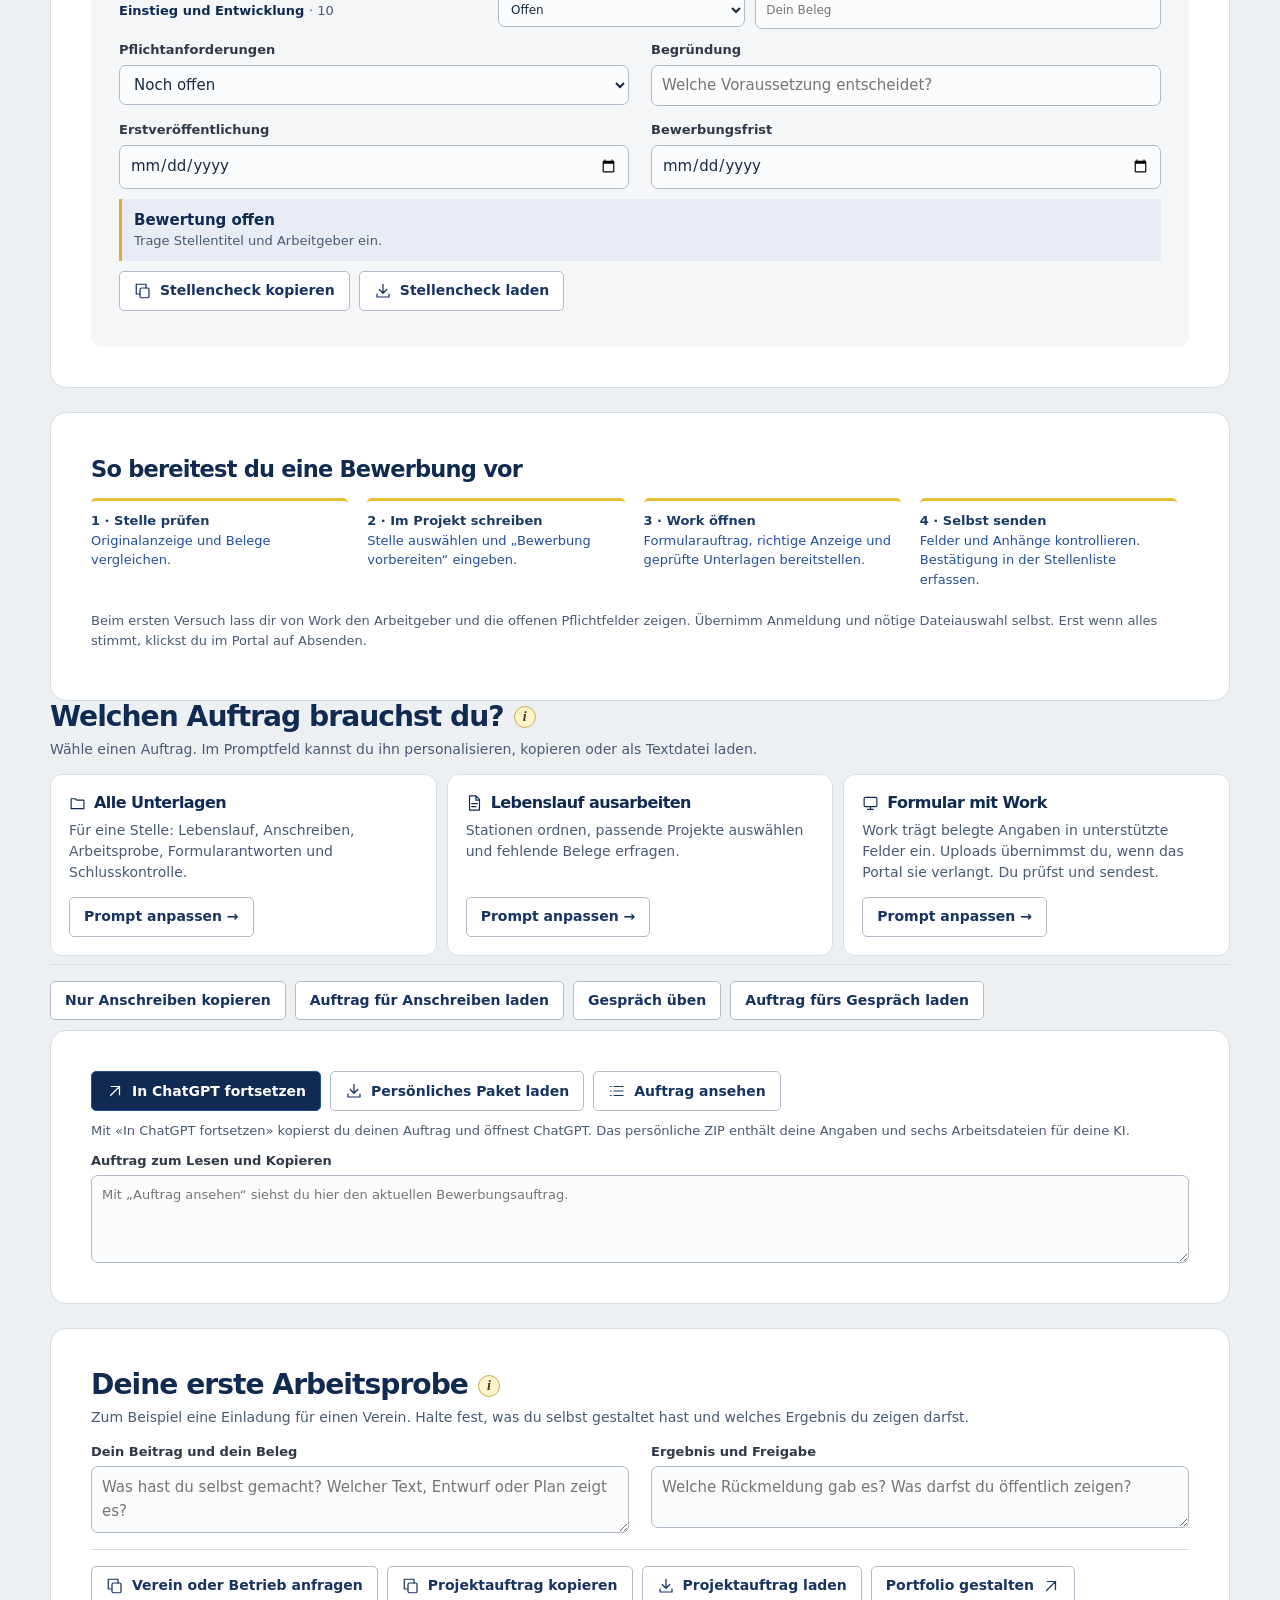
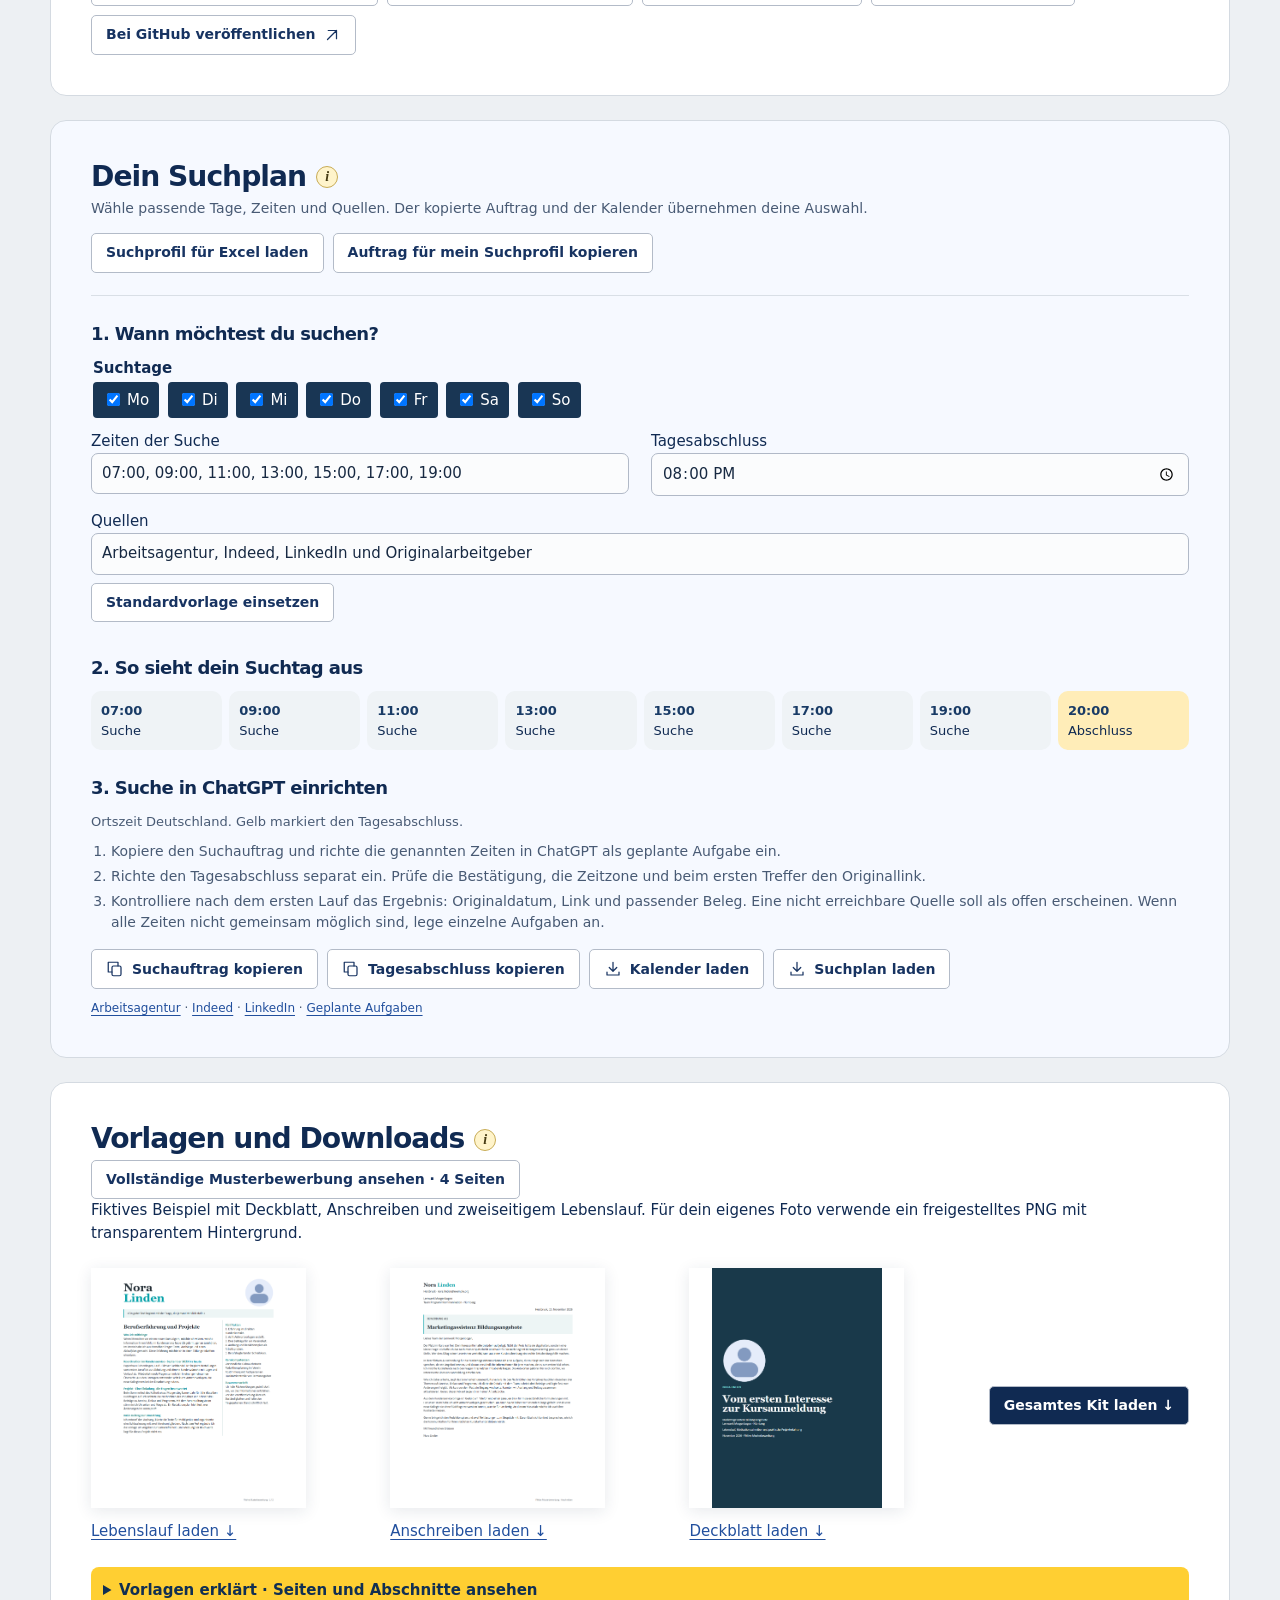
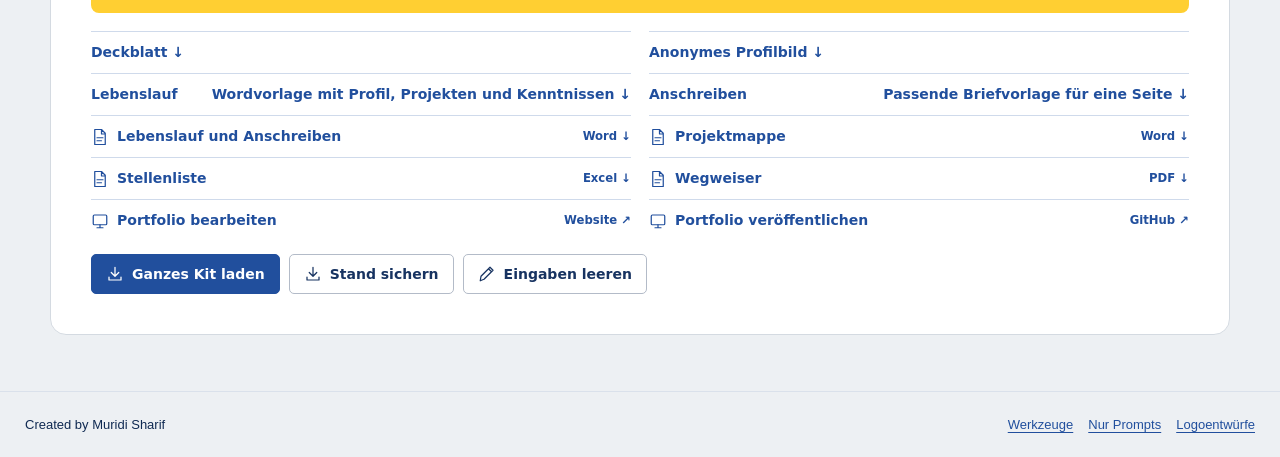
==== commit 6de664ac: "Werkzeuge ab der Auswertung auf durchgehender grauer Fläche gliedern" ====
--- a/index.html
+++ b/index.html
@@ -10,7 +10,7 @@
 <div class="row room"><button type="button" class="act " data-act="backup"><svg class="icon" viewbox="0 0 24 24" aria-hidden="true"><path d="M12 3v12m-5-5 5 5 5-5M4 16v4h16v-4"></path></svg>Stand sichern</button><button type="button" class="act " data-act="restore"><svg class="icon" viewbox="0 0 24 24" aria-hidden="true"><path d="M12 16V4m-5 5 5-5 5 5M4 16v4h16v-4"></path></svg>Stand laden</button><input type="file" class="nativefile" tabindex="-1" id="restoreFile" aria-label="Gesicherten Arbeitsstand laden" accept=".json"></div><p class="hint">Für einen anderen Rechner nimm die Sicherungsdatei mit.</p><button type="button" class="act " data-act="demo"><svg class="icon" viewbox="0 0 24 24" aria-hidden="true"><path d="m4 15 12-12 4 4L8 19l-5 2zM14 5l4 4"></path></svg>Mit Beispieldaten ausprobieren</button><div class="quietbox"><label class="tick"><input type="checkbox" id="remember"> Auf diesem Gerät automatisch merken</label><small id="rememberState" role="status">Aus. Eine Sicherung kannst du als Datei laden.</small></div></div></div>
 <div class="panel" style="margin-top:12px"><div class="fields"><div class="cell "><label for="name">Dein Name</label><input id="name" data-stored value="" placeholder="Für deine Dokumente" type="text"></div><div class="cell "><label for="region">Suchregion</label><input id="region" data-stored value="Hersbruck, Lauf an der Pegnitz, Nürnberg" placeholder="" type="text"></div><div class="cell "><label for="constraints">Was muss passen?</label><input id="constraints" data-stored value="" placeholder="z. B. Arbeitsweg, Wochenstunden und frühester Start" type="text"></div></div></div></section>
 
-<a class="btn" href="#promptstudio">Weiter zum Prompt →</a><section id="promptstudio" data-roadstep class="section panel"><h2>Dein persönlicher Prompt</h2><p>Wähle ein Ziel und ergänze, worauf es dir ankommt. Dein Text erscheint direkt darunter.</p><div class="fields"><div class="cell"><label for="aim">Mein Ziel</label><select id="aim" data-stored><option value="ideas">Passende Berufe entdecken</option><option value="cvauftrag">Lebenslauf verbessern</option><option value="bewerbung">Bewerbung für eine Stelle vorbereiten</option><option value="work">Formular in Work vorbereiten</option><option value="case">Arbeitsprobe planen</option></select></div><div class="cell"><label for="voice">So soll es klingen</label><select id="voice" data-stored><option>Natürlich und klar</option><option>Kurz und sachlich</option><option>Persönlich und warm</option></select></div></div><label for="requestNote">Was ist dir wichtig?</label><input id="requestNote" data-stored placeholder="Zum Beispiel: Mein Vereinsprojekt soll zeigen, dass ich Texte schreiben kann."><p class="hint" id="nextHint"></p><button class="act" id="compose">Prompt aus meinen Angaben übernehmen</button><p><label for="readyPrompt">Dein Prompt für ChatGPT · hier kannst du ihn bearbeiten</label></p><textarea id="readyPrompt" data-stored rows="7"></textarea><div class="row room"><button id="clipPrompt" class="act main">Prompt kopieren</button><button id="savePrompt" class="act">Prompt als TXT laden</button><a class="btn" href="https://chatgpt.com/" target="_blank" rel="noopener">ChatGPT öffnen ↗</a></div><p class="small" role="status" id="studioState"></p><p><b>4. In deinem ChatGPT Projekt einfügen.</b> Sende den Prompt dort ab. Prüfe die Antwort. Bitte ChatGPT anschliessend um die fertige Datei zum Herunterladen.</p></section><section class="section panel" id="analyse"><p class="analysislabel">DEINE AUSWERTUNG</p><h2>Was dein Lebenslauf belegt</h2><div id="analysisWait"><svg viewBox="0 0 160 160" width="150" height="150" aria-label="Vorschau ohne Bewertung" role="img"><polygon points="80.0,61.0 93.4,66.6 99.0,80.0 93.4,93.4 80.0,99.0 66.6,93.4 61.0,80.0 66.6,66.6" fill="none" stroke="#b8c7d8"/><polygon points="80.0,41.0 107.6,52.4 119.0,80.0 107.6,107.6 80.0,119.0 52.4,107.6 41.0,80.0 52.4,52.4" fill="none" stroke="#b8c7d8"/><polygon points="80.0,21.0 121.7,38.3 139.0,80.0 121.7,121.7 80.0,139.0 38.3,121.7 21.0,80.0 38.3,38.3" fill="none" stroke="#b8c7d8"/><polygon points="80.0,8.0 130.9,29.1 152.0,80.0 130.9,130.9 80.0,152.0 29.1,130.9 8.0,80.0 29.1,29.1" fill="none" stroke="#b8c7d8"/></svg><div><strong>Vorschau deiner Auswertung</strong><p>Die Auswertung wartet auf deine erste Eingabe.</p><a href="#berufswahl">Beruf in Schritt 1 eintragen →</a></div></div><div id="analysisDetails" hidden><div class="panels2"><svg id="radar" viewBox="0 0 260 220" height="180" role="img" aria-label="Deine Erfahrung je Aufgabe, von innen nach aussen zunehmend"></svg><p class="small" id="summaryRole"></p></div><label for="whichRole">Beruf auswählen</label> <select id="whichRole"></select><input type="hidden" data-stored id="roleReview"><h3 id="outlook"></h3><p>Ändere die Vorschläge so, dass sie zu deinem Beruf passen. Bei freien Berufsbezeichnungen trägst du Aufgaben aus einer Anzeige oder deinem Arbeitsalltag ein.</p><p>Wähle bei jeder Aufgabe deine Erfahrung und ergänze ein eigenes Beispiel. Ein Projekt in der Schule oder im Verein zählt auch.</p><div id="tasks"></div><h2>Einschätzung mit ChatGPT prüfen</h2><p>Kopiere zuerst die Analyse in dein Projekt. Prüfe die zitierten Textstellen. Sobald deine Beispiele stimmen, nutze den zweiten Auftrag im selben Chat.</p><div class="row room"><button class="act main" data-review="analyse">1. Analyse kopieren</button><button class="act" data-review="revision">2. Auftrag für den Lebenslauf kopieren</button><a class="btn" href="cv-positionierung/SKILL.md" download>Skill laden</a></div></div></section><section class="section panel milestone"><h2>Deine Vorbereitung steht.</h2><p>Du hast dein Profil und deinen persönlichen Prompt vorbereitet. Jetzt arbeitest du in deinem ChatGPT Projekt weiter. Die folgenden Werkzeuge helfen dir bei einzelnen nächsten Aufgaben.</p><a class="btn" href="https://chatgpt.com/" target="_blank" rel="noopener">Mein ChatGPT öffnen ↗</a></section><section class="section" id="profilhilfe"><div class="panel"><div class="heading"><h3>Ein Kurzprofil für deinen Lebenslauf</h3><button class="help" type="button" aria-label="Hilfe zur KI Profilhilfe" aria-expanded="false" data-tip="Wenn Chrome ein deutsches Sprachmodell auf deinem Gerät bereitstellt, entstehen hier drei Sätze. Andernfalls bekommst du einen persönlichen Auftrag für ChatGPT. Prüfe jeden Satz am Original.">i</button></div><p class="desc">Lass aus deinen geprüften Stationen einen Vorschlag für die ersten drei Sätze machen.</p><div class="row"><button class="act" type="button" data-act="localai">Profilvorschlag vorbereiten</button><button class="act" type="button" data-act="copyAI">Ergebnis kopieren</button><button class="act" type="button" data-act="fileAI">Ergebnis laden</button></div><p class="small" role="status" id="aiMode">Dein Browser prüft die Verfügbarkeit beim Start.</p><label for="aiText" class="label">Vorschlag oder Auftrag für deinen Chat</label><textarea id="aiText" data-stored rows="2" placeholder="Hier erscheint das Ergebnis."></textarea></div></section>
+<a class="btn" href="#promptstudio">Weiter zum Prompt →</a><section id="promptstudio" data-roadstep class="section panel"><h2>Dein persönlicher Prompt</h2><p>Wähle ein Ziel und ergänze, worauf es dir ankommt. Dein Text erscheint direkt darunter.</p><div class="fields"><div class="cell"><label for="aim">Mein Ziel</label><select id="aim" data-stored><option value="ideas">Passende Berufe entdecken</option><option value="cvauftrag">Lebenslauf verbessern</option><option value="bewerbung">Bewerbung für eine Stelle vorbereiten</option><option value="work">Formular in Work vorbereiten</option><option value="case">Arbeitsprobe planen</option></select></div><div class="cell"><label for="voice">So soll es klingen</label><select id="voice" data-stored><option>Natürlich und klar</option><option>Kurz und sachlich</option><option>Persönlich und warm</option></select></div></div><label for="requestNote">Was ist dir wichtig?</label><input id="requestNote" data-stored placeholder="Zum Beispiel: Mein Vereinsprojekt soll zeigen, dass ich Texte schreiben kann."><p class="hint" id="nextHint"></p><button class="act" id="compose">Prompt aus meinen Angaben übernehmen</button><p><label for="readyPrompt">Dein Prompt für ChatGPT · hier kannst du ihn bearbeiten</label></p><textarea id="readyPrompt" data-stored rows="7"></textarea><div class="row room"><button id="clipPrompt" class="act main">Prompt kopieren</button><button id="savePrompt" class="act">Prompt als TXT laden</button><a class="btn" href="https://chatgpt.com/" target="_blank" rel="noopener">ChatGPT öffnen ↗</a></div><p class="small" role="status" id="studioState"></p><p><b>4. In deinem ChatGPT Projekt einfügen.</b> Sende den Prompt dort ab. Prüfe die Antwort. Bitte ChatGPT anschliessend um die fertige Datei zum Herunterladen.</p></section><div class="work-area"><section class="section panel" id="analyse"><p class="analysislabel">DEINE AUSWERTUNG</p><h2>Was dein Lebenslauf belegt</h2><div id="analysisWait"><svg viewBox="0 0 160 160" width="150" height="150" aria-label="Vorschau ohne Bewertung" role="img"><polygon points="80.0,61.0 93.4,66.6 99.0,80.0 93.4,93.4 80.0,99.0 66.6,93.4 61.0,80.0 66.6,66.6" fill="none" stroke="#b8c7d8"/><polygon points="80.0,41.0 107.6,52.4 119.0,80.0 107.6,107.6 80.0,119.0 52.4,107.6 41.0,80.0 52.4,52.4" fill="none" stroke="#b8c7d8"/><polygon points="80.0,21.0 121.7,38.3 139.0,80.0 121.7,121.7 80.0,139.0 38.3,121.7 21.0,80.0 38.3,38.3" fill="none" stroke="#b8c7d8"/><polygon points="80.0,8.0 130.9,29.1 152.0,80.0 130.9,130.9 80.0,152.0 29.1,130.9 8.0,80.0 29.1,29.1" fill="none" stroke="#b8c7d8"/></svg><div><strong>Vorschau deiner Auswertung</strong><p>Die Auswertung wartet auf deine erste Eingabe.</p><a href="#berufswahl">Beruf in Schritt 1 eintragen →</a></div></div><div id="analysisDetails" hidden><div class="panels2"><svg id="radar" viewBox="0 0 260 220" height="180" role="img" aria-label="Deine Erfahrung je Aufgabe, von innen nach aussen zunehmend"></svg><p class="small" id="summaryRole"></p></div><label for="whichRole">Beruf auswählen</label> <select id="whichRole"></select><input type="hidden" data-stored id="roleReview"><h3 id="outlook"></h3><p>Ändere die Vorschläge so, dass sie zu deinem Beruf passen. Bei freien Berufsbezeichnungen trägst du Aufgaben aus einer Anzeige oder deinem Arbeitsalltag ein.</p><p>Wähle bei jeder Aufgabe deine Erfahrung und ergänze ein eigenes Beispiel. Ein Projekt in der Schule oder im Verein zählt auch.</p><div id="tasks"></div><h2>Einschätzung mit ChatGPT prüfen</h2><p>Kopiere zuerst die Analyse in dein Projekt. Prüfe die zitierten Textstellen. Sobald deine Beispiele stimmen, nutze den zweiten Auftrag im selben Chat.</p><div class="row room"><button class="act main" data-review="analyse">1. Analyse kopieren</button><button class="act" data-review="revision">2. Auftrag für den Lebenslauf kopieren</button><a class="btn" href="cv-positionierung/SKILL.md" download>Skill laden</a></div></div></section><section class="section panel milestone"><h2>Deine Vorbereitung steht.</h2><p>Du hast dein Profil und deinen persönlichen Prompt vorbereitet. Jetzt arbeitest du in deinem ChatGPT Projekt weiter. Die folgenden Werkzeuge helfen dir bei einzelnen nächsten Aufgaben.</p><a class="btn" href="https://chatgpt.com/" target="_blank" rel="noopener">Mein ChatGPT öffnen ↗</a></section><nav class="work-jumps" aria-label="Werkzeug wählen"><strong>Was möchtest du als Nächstes tun?</strong><div><a href="#promptbau">Prompt schreiben</a><a href="#match">Stelle prüfen</a><a href="#bewerbung">Bewerbung vorbereiten</a><a href="#projekte">Arbeitsprobe planen</a><a href="#plan">Suchplan einrichten</a><a href="#dateien">Vorlagen ansehen</a></div></nav><section class="section" id="profilhilfe"><div class="panel"><div class="heading"><h3>Ein Kurzprofil für deinen Lebenslauf</h3><button class="help" type="button" aria-label="Hilfe zur KI Profilhilfe" aria-expanded="false" data-tip="Wenn Chrome ein deutsches Sprachmodell auf deinem Gerät bereitstellt, entstehen hier drei Sätze. Andernfalls bekommst du einen persönlichen Auftrag für ChatGPT. Prüfe jeden Satz am Original.">i</button></div><p class="desc">Lass aus deinen geprüften Stationen einen Vorschlag für die ersten drei Sätze machen.</p><div class="row"><button class="act" type="button" data-act="localai">Profilvorschlag vorbereiten</button><button class="act" type="button" data-act="copyAI">Ergebnis kopieren</button><button class="act" type="button" data-act="fileAI">Ergebnis laden</button></div><p class="small" role="status" id="aiMode">Dein Browser prüft die Verfügbarkeit beim Start.</p><label for="aiText" class="label">Vorschlag oder Auftrag für deinen Chat</label><textarea id="aiText" data-stored rows="2" placeholder="Hier erscheint das Ergebnis."></textarea></div></section>
 <section class="section" id="chatstart" aria-labelledby="direkttitel">
   <div class="panel">
     <div class="heading"><h2 id="direkttitel">So startest du in ChatGPT</h2><button class="help" type="button" aria-label="Hilfe zum Start in ChatGPT" aria-expanded="false" data-tip="Die Seite öffnet ChatGPT. Du fügst den kopierten Text selbst ein und entscheidest, welche Unterlagen du dort teilen möchtest.">i</button></div>
@@ -36,12 +36,12 @@
       <div class="row"><button type="button" class="act main" data-direct="show">Auftrag anzeigen</button><button type="button" class="act" data-direct="copy">Kopieren</button><button type="button" class="act" data-direct="load">Als Text laden</button><button type="button" class="act" data-direct="coach">KI um bessere Formulierung bitten</button></div>
       <div class="cell" id="direct-result-box"><label for="direct-result">Dein Auftrag für den eigenen Chat</label><textarea id="direct-result" placeholder="Dein formulierter Auftrag erscheint hier." readonly rows="2"></textarea></div><p class="small" id="direct-status" role="status"></p>
     </div><div class="quietbox"><div class="cell "><label for="projectURL">Link zu deinem ChatGPT Projekt (optional)</label><input id="projectURL" data-stored value="" placeholder="Projekt im Browser öffnen und die Adresse hier einfügen" type="url"></div><small class="small">Mit gespeichertem Link öffnet die Werkbank direkt dein Projekt.</small></div></div></section>
-<section class="section" id="match"><div class="panel"><div class="heading"><h2>Eine Stelle prüfen</h2><button class="help" type="button" aria-label="Hilfe zu Eine Stelle prüfen" aria-expanded="false" data-tip="Übernimm die Anzeige vom Arbeitgeber. Ein Portal kann einen alten Eintrag neu anzeigen. Prüfe deshalb Originaldatum und Kennnummer.">i</button></div><p class="desc">Für welche Aufgabe sucht der Betrieb jemanden? Füge den Wortlaut der Anzeige ein.</p><div class="fields"><div class="cell "><label for="jobTitle">Stellentitel</label><input id="jobTitle" data-stored value="" placeholder="z. B. Junior Content Managerin" type="text"></div><div class="cell "><label for="company">Arbeitgeber</label><input id="company" data-stored value="" placeholder="Name aus der Anzeige" type="text"></div><div class="cell "><label for="url">Link zur Originalanzeige</label><input id="url" data-stored value="" placeholder="https://…" type="url"></div><div class="cell "><label for="ref">Kennnummer (falls vorhanden)</label><input id="ref" data-stored value="" placeholder="z. B. Referenz aus dem Portal" type="text"></div><div class="cell span2"><label for="ad">Stellenanzeige</label><textarea id="ad" rows="2" data-stored placeholder="Aufgaben, Anforderungen und Arbeitsort hier einfügen."></textarea></div><div class="cell span2"><label for="questions">Fragen aus dem Formular (optional)</label><textarea id="questions" rows="2" data-stored placeholder="Kopiere jede Frage in eine eigene Zeile."></textarea></div></div>
-<div class="quietbox"><div class="heading"><h3>Wie gut passt die Stelle?</h3><button class="help" type="button" aria-label="Hilfe zu Wie gut passt die Stelle?" aria-expanded="false" data-tip="Das Ergebnis ist deine begründete Einschätzung. Nur bewertete Bereiche mit Beleg zählen. Fehlende Angaben erscheinen als mögliche Punktespanne. Eine nicht erfüllte Pflichtanforderung hat Vorrang.">i</button></div><p class="desc">Trag bei jedem bekannten Punkt ein Beispiel ein. Die KI kann dir den Abgleich auch im Chat vorbereiten.</p><div class="scoregrid"><label for="s0">Aufgaben und Arbeitsproben <em>· 35</em></label><select id="s0" data-stored><option value="">Offen</option><option value="1">Passt</option><option value="0.5">Passt teilweise</option><option value="0">Passt kaum</option></select><input id="b0" data-stored aria-label="Beleg für Aufgaben und Arbeitsproben" placeholder="Dein Beleg"><label for="s1">Kenntnisse und Voraussetzungen <em>· 25</em></label><select id="s1" data-stored><option value="">Offen</option><option value="1">Passt</option><option value="0.5">Passt teilweise</option><option value="0">Passt kaum</option></select><input id="b1" data-stored aria-label="Beleg für Kenntnisse und Voraussetzungen" placeholder="Dein Beleg"><label for="s2">Arbeitsort und Arbeitsweg <em>· 15</em></label><select id="s2" data-stored><option value="">Offen</option><option value="1">Passt</option><option value="0.5">Passt teilweise</option><option value="0">Passt kaum</option></select><input id="b2" data-stored aria-label="Beleg für Arbeitsort und Arbeitsweg" placeholder="Dein Beleg"><label for="s3">Arbeitszeit und Start <em>· 15</em></label><select id="s3" data-stored><option value="">Offen</option><option value="1">Passt</option><option value="0.5">Passt teilweise</option><option value="0">Passt kaum</option></select><input id="b3" data-stored aria-label="Beleg für Arbeitszeit und Start" placeholder="Dein Beleg"><label for="s4">Einstieg und Entwicklung <em>· 10</em></label><select id="s4" data-stored><option value="">Offen</option><option value="1">Passt</option><option value="0.5">Passt teilweise</option><option value="0">Passt kaum</option></select><input id="b4" data-stored aria-label="Beleg für Einstieg und Entwicklung" placeholder="Dein Beleg"></div><div class="fields" style="margin-top:11px"><div class="cell"><label for="gate">Pflichtanforderungen</label><select id="gate" data-stored><option value="">Noch offen</option><option value="ok">Erfüllt</option><option value="stop">Ein Ausschluss liegt vor</option></select></div><div class="cell "><label for="gateWhy">Begründung</label><input id="gateWhy" data-stored value="" placeholder="Welche Voraussetzung entscheidet?" type="text"></div><div class="cell"><label for="original">Erstveröffentlichung</label><input id="original" type="date" data-stored></div><div class="cell"><label for="deadline">Bewerbungsfrist</label><input id="deadline" type="date" data-stored></div></div><div class="scoresum" role="status"><b id="score">Bewertung offen</b><span id="verdict">Noch keine Stelle eingetragen.</span></div><div class="row"><button type="button" class="act " data-act="copy:fit"><svg class="icon" viewbox="0 0 24 24" aria-hidden="true"><rect x="8" y="8" width="12" height="13" rx="2"></rect><path d="M16 8V3H3v13h5"></path></svg>Stellencheck kopieren</button><button type="button" class="act " data-act="file:fit"><svg class="icon" viewbox="0 0 24 24" aria-hidden="true"><path d="M12 3v12m-5-5 5 5 5-5M4 16v4h16v-4"></path></svg>Stellencheck laden</button></div></div></div></section>
-<section class="section" id="bewerbung"><div class="panel"><h2>Vom Treffer zur Prüfung in Work</h2><div class="route4"><a href="#match"><b>1 · Stelle prüfen</b>Originalanzeige und Belege vergleichen.</a><a href="#texte"><b>2 · Im Projekt schreiben</b>Stelle auswählen und „Bewerbung vorbereiten“ eingeben.</a><a href="#bewerbung"><b>3 · Work öffnen</b>Formularauftrag, richtige Anzeige und geprüfte Unterlagen bereitstellen.</a><a href="#plan"><b>4 · Selbst senden</b>Felder und Anhänge kontrollieren. Bestätigung in der Stellenliste erfassen.</a></div><p class="hint">Beim ersten Versuch lass dir von Work den Arbeitgeber und die offenen Pflichtfelder zeigen. Übernimm Anmeldung und nötige Dateiauswahl selbst. Erst wenn alles stimmt, klickst du im Portal auf Absenden.</p></div><div class="sectop"><div class="heading"><h2>Prompts für deine Bewerbung</h2><button class="help" type="button" aria-label="Hilfe zu Bewerbung vorbereiten" aria-expanded="false" data-tip="Die Aufträge enthalten die aktuell eingegebenen Fakten. „In ChatGPT fortsetzen“ kopiert den Bewerbungsauftrag und öffnet deinen Chat. Dort fügst du den Text selbst ein.">i</button></div><p class="desc">Wähle einen Auftrag. Im Promptfeld kannst du ihn personalisieren, kopieren oder als Textdatei laden.</p></div>
+<section class="section" id="match"><div class="panel"><div class="heading"><h2>Eine Stelle prüfen</h2><button class="help" type="button" aria-label="Hilfe zu Eine Stelle prüfen" aria-expanded="false" data-tip="Übernimm die Anzeige vom Arbeitgeber. Ein Portal kann einen alten Eintrag neu anzeigen. Prüfe deshalb Originaldatum und Kennnummer.">i</button></div><p class="desc"><strong>1. Anzeige erfassen</strong><br>Beginne mit Titel, Arbeitgeber und Anzeigentext. Danach vergleichst du deine Erfahrung mit den Aufgaben.</p><div class="fields"><div class="cell "><label for="jobTitle">Stellentitel</label><input id="jobTitle" data-stored value="" placeholder="z. B. Junior Content Managerin" type="text"></div><div class="cell "><label for="company">Arbeitgeber</label><input id="company" data-stored value="" placeholder="Name aus der Anzeige" type="text"></div><div class="cell "><label for="url">Link zur Originalanzeige</label><input id="url" data-stored value="" placeholder="https://…" type="url"></div><div class="cell "><label for="ref">Kennnummer (falls vorhanden)</label><input id="ref" data-stored value="" placeholder="z. B. Referenz aus dem Portal" type="text"></div><div class="cell span2"><label for="ad">Stellenanzeige</label><textarea id="ad" rows="2" data-stored placeholder="Aufgaben, Anforderungen und Arbeitsort hier einfügen."></textarea></div><div class="cell span2"><label for="questions">Fragen aus dem Formular (optional)</label><textarea id="questions" rows="2" data-stored placeholder="Kopiere jede Frage in eine eigene Zeile."></textarea></div></div>
+<div class="quietbox"><div class="heading"><h3>2. Wie gut passt die Stelle?</h3><button class="help" type="button" aria-label="Hilfe zu Wie gut passt die Stelle?" aria-expanded="false" data-tip="Das Ergebnis ist deine begründete Einschätzung. Nur bewertete Bereiche mit Beleg zählen. Fehlende Angaben erscheinen als mögliche Punktespanne. Eine nicht erfüllte Pflichtanforderung hat Vorrang.">i</button></div><p class="desc">Trag bei jedem bekannten Punkt ein Beispiel ein. Die KI kann dir den Abgleich auch im Chat vorbereiten.</p><div class="scoregrid"><label for="s0">Aufgaben und Arbeitsproben <em>· 35</em></label><select id="s0" data-stored><option value="">Offen</option><option value="1">Passt</option><option value="0.5">Passt teilweise</option><option value="0">Passt kaum</option></select><input id="b0" data-stored aria-label="Beleg für Aufgaben und Arbeitsproben" placeholder="Dein Beleg"><label for="s1">Kenntnisse und Voraussetzungen <em>· 25</em></label><select id="s1" data-stored><option value="">Offen</option><option value="1">Passt</option><option value="0.5">Passt teilweise</option><option value="0">Passt kaum</option></select><input id="b1" data-stored aria-label="Beleg für Kenntnisse und Voraussetzungen" placeholder="Dein Beleg"><label for="s2">Arbeitsort und Arbeitsweg <em>· 15</em></label><select id="s2" data-stored><option value="">Offen</option><option value="1">Passt</option><option value="0.5">Passt teilweise</option><option value="0">Passt kaum</option></select><input id="b2" data-stored aria-label="Beleg für Arbeitsort und Arbeitsweg" placeholder="Dein Beleg"><label for="s3">Arbeitszeit und Start <em>· 15</em></label><select id="s3" data-stored><option value="">Offen</option><option value="1">Passt</option><option value="0.5">Passt teilweise</option><option value="0">Passt kaum</option></select><input id="b3" data-stored aria-label="Beleg für Arbeitszeit und Start" placeholder="Dein Beleg"><label for="s4">Einstieg und Entwicklung <em>· 10</em></label><select id="s4" data-stored><option value="">Offen</option><option value="1">Passt</option><option value="0.5">Passt teilweise</option><option value="0">Passt kaum</option></select><input id="b4" data-stored aria-label="Beleg für Einstieg und Entwicklung" placeholder="Dein Beleg"></div><div class="fields" style="margin-top:11px"><div class="cell"><label for="gate">Pflichtanforderungen</label><select id="gate" data-stored><option value="">Noch offen</option><option value="ok">Erfüllt</option><option value="stop">Ein Ausschluss liegt vor</option></select></div><div class="cell "><label for="gateWhy">Begründung</label><input id="gateWhy" data-stored value="" placeholder="Welche Voraussetzung entscheidet?" type="text"></div><div class="cell"><label for="original">Erstveröffentlichung</label><input id="original" type="date" data-stored></div><div class="cell"><label for="deadline">Bewerbungsfrist</label><input id="deadline" type="date" data-stored></div></div><div class="scoresum" role="status"><b id="score">Bewertung offen</b><span id="verdict">Noch keine Stelle eingetragen.</span></div><div class="row"><button type="button" class="act " data-act="copy:fit"><svg class="icon" viewbox="0 0 24 24" aria-hidden="true"><rect x="8" y="8" width="12" height="13" rx="2"></rect><path d="M16 8V3H3v13h5"></path></svg>Stellencheck kopieren</button><button type="button" class="act " data-act="file:fit"><svg class="icon" viewbox="0 0 24 24" aria-hidden="true"><path d="M12 3v12m-5-5 5 5 5-5M4 16v4h16v-4"></path></svg>Stellencheck laden</button></div></div></div></section>
+<section class="section" id="bewerbung"><div class="panel"><h2>So bereitest du eine Bewerbung vor</h2><div class="route4"><a href="#match"><b>1 · Stelle prüfen</b>Originalanzeige und Belege vergleichen.</a><a href="#texte"><b>2 · Im Projekt schreiben</b>Stelle auswählen und „Bewerbung vorbereiten“ eingeben.</a><a href="#bewerbung"><b>3 · Work öffnen</b>Formularauftrag, richtige Anzeige und geprüfte Unterlagen bereitstellen.</a><a href="#plan"><b>4 · Selbst senden</b>Felder und Anhänge kontrollieren. Bestätigung in der Stellenliste erfassen.</a></div><p class="hint">Beim ersten Versuch lass dir von Work den Arbeitgeber und die offenen Pflichtfelder zeigen. Übernimm Anmeldung und nötige Dateiauswahl selbst. Erst wenn alles stimmt, klickst du im Portal auf Absenden.</p></div><div class="sectop"><div class="heading"><h2>Welchen Auftrag brauchst du?</h2><button class="help" type="button" aria-label="Hilfe zu Bewerbung vorbereiten" aria-expanded="false" data-tip="Die Aufträge enthalten die aktuell eingegebenen Fakten. „In ChatGPT fortsetzen“ kopiert den Bewerbungsauftrag und öffnet deinen Chat. Dort fügst du den Text selbst ein.">i</button></div><p class="desc">Wähle einen Auftrag. Im Promptfeld kannst du ihn personalisieren, kopieren oder als Textdatei laden.</p></div>
 <div class="panels3"><article class="actioncard"><div class="cardhead"><svg class="icon" viewbox="0 0 24 24" aria-hidden="true"><path d="M3 6h6l2 2h10v12H3z"></path></svg><h3>Alle Unterlagen</h3></div><p>Für eine Stelle: Lebenslauf, Anschreiben, Arbeitsprobe, Formularantworten und Schlusskontrolle.</p><div class="row"><a class="btn" data-open="bewerbung" href="#promptstudio">Prompt anpassen →</a></div></article><article class="actioncard"><div class="cardhead"><svg class="icon" viewbox="0 0 24 24" aria-hidden="true"><path d="M5 2h9l5 5v15H5zM14 2v6h5M8 13h8M8 17h6"></path></svg><h3>Lebenslauf ausarbeiten</h3></div><p>Stationen ordnen, passende Projekte auswählen und fehlende Belege erfragen.</p><div class="row"><a class="btn" data-open="cvauftrag" href="#promptstudio">Prompt anpassen →</a></div></article><article class="actioncard"><div class="cardhead"><svg class="icon" viewbox="0 0 24 24" aria-hidden="true"><rect x="3" y="4" width="18" height="13" rx="1.5"></rect><path d="M12 17v4m-4 0h8"></path></svg><h3>Formular mit Work</h3></div><p>Work trägt belegte Angaben in unterstützte Felder ein. Uploads übernimmst du, wenn das Portal sie verlangt. Du prüfst und sendest.</p><div class="row"><a class="btn" data-open="work" href="#promptstudio">Prompt anpassen →</a></div></article></div>
-<div class="toolsrow" style="margin-top:8px"><button class="act" type="button" data-act="copy:brief">Nur Anschreiben kopieren</button><button class="act" type="button" data-act="file:brief">Auftrag für Anschreiben laden</button><button class="act" type="button" data-act="copy:interview">Gespräch üben</button><button class="act" type="button" data-act="file:interview">Auftrag fürs Gespräch laden</button></div><div class="panel" style="margin-top:10px"><div class="row"><button type="button" class="act main" data-act="handoff"><svg class="icon" viewbox="0 0 24 24" aria-hidden="true"><path d="M6 18 18 6M7 6h11v11"></path></svg>In ChatGPT fortsetzen</button><button type="button" class="act " data-act="privatzip"><svg class="icon" viewbox="0 0 24 24" aria-hidden="true"><path d="M12 3v12m-5-5 5 5 5-5M4 16v4h16v-4"></path></svg>Persönliches Paket laden</button><button type="button" class="act " data-act="preview"><svg class="icon" viewbox="0 0 24 24" aria-hidden="true"><path d="M8 6h12M8 12h12M8 18h12M3 6h1M3 12h1M3 18h1"></path></svg>Auftrag ansehen</button></div><p class="hint">Der erste Button kopiert den Auftrag und öffnet ChatGPT. Das persönliche ZIP enthält deine Angaben und sechs Arbeitsdateien für deine KI.</p><label class="label" for="preview">Auftrag zum Lesen und Kopieren</label><textarea class="prompt-preview" id="preview" rows="3" readonly placeholder="Mit „Auftrag ansehen“ siehst du hier den aktuellen Bewerbungsauftrag."></textarea></div></section>
+<div class="toolsrow" style="margin-top:8px"><button class="act" type="button" data-act="copy:brief">Nur Anschreiben kopieren</button><button class="act" type="button" data-act="file:brief">Auftrag für Anschreiben laden</button><button class="act" type="button" data-act="copy:interview">Gespräch üben</button><button class="act" type="button" data-act="file:interview">Auftrag fürs Gespräch laden</button></div><div class="panel" style="margin-top:10px"><div class="row"><button type="button" class="act main" data-act="handoff"><svg class="icon" viewbox="0 0 24 24" aria-hidden="true"><path d="M6 18 18 6M7 6h11v11"></path></svg>In ChatGPT fortsetzen</button><button type="button" class="act " data-act="privatzip"><svg class="icon" viewbox="0 0 24 24" aria-hidden="true"><path d="M12 3v12m-5-5 5 5 5-5M4 16v4h16v-4"></path></svg>Persönliches Paket laden</button><button type="button" class="act " data-act="preview"><svg class="icon" viewbox="0 0 24 24" aria-hidden="true"><path d="M8 6h12M8 12h12M8 18h12M3 6h1M3 12h1M3 18h1"></path></svg>Auftrag ansehen</button></div><p class="hint">Mit «In ChatGPT fortsetzen» kopierst du deinen Auftrag und öffnest ChatGPT. Das persönliche ZIP enthält deine Angaben und sechs Arbeitsdateien für deine KI.</p><label class="label" for="preview">Auftrag zum Lesen und Kopieren</label><textarea class="prompt-preview" id="preview" rows="3" readonly placeholder="Mit „Auftrag ansehen“ siehst du hier den aktuellen Bewerbungsauftrag."></textarea></div></section>
 
-<section class="section" id="projekte"><div class="panel"><div class="heading"><h2>Deine erste Arbeitsprobe</h2><button class="help" type="button" aria-label="Hilfe zu Deine erste Arbeitsprobe" aria-expanded="false" data-tip="Eine Aufgabe aus Verein, Schule oder Alltag zählt, wenn du deinen eigenen Beitrag zeigen kannst. Kennzeichne Übungen als Eigenprojekt. Bitte um Erlaubnis, bevor du fremde Namen oder Bilder veröffentlichst.">i</button></div><p class="desc">Beispiel: Ein Verein braucht eine Einladung. Frag, wen er erreichen will, schreibe einen Entwurf und lass dir zeigen, welche Stelle noch unklar ist.</p><div class="fields"><div class="cell "><label for="evidence">Dein Beitrag und dein Beleg</label><textarea id="evidence" rows="2" data-stored placeholder="Was hast du selbst gemacht? Welcher Text, Entwurf oder Plan zeigt es?"></textarea></div><div class="cell "><label for="projectNotes">Ergebnis und Freigabe</label><textarea id="projectNotes" rows="2" data-stored placeholder="Welche Rückmeldung gab es? Was darfst du öffentlich zeigen?"></textarea></div></div><div class="row room"><button type="button" class="act " data-act="copy:pilot"><svg class="icon" viewbox="0 0 24 24" aria-hidden="true"><rect x="8" y="8" width="12" height="13" rx="2"></rect><path d="M16 8V3H3v13h5"></path></svg>Verein oder Betrieb anfragen</button><button type="button" class="act " data-act="copy:case"><svg class="icon" viewbox="0 0 24 24" aria-hidden="true"><rect x="8" y="8" width="12" height="13" rx="2"></rect><path d="M16 8V3H3v13h5"></path></svg>Projektauftrag kopieren</button><button type="button" class="act " data-act="file:case"><svg class="icon" viewbox="0 0 24 24" aria-hidden="true"><path d="M12 3v12m-5-5 5 5 5-5M4 16v4h16v-4"></path></svg>Projektauftrag laden</button><a class="btn" href="04%20Portfolio.html" target="_blank" rel="noopener">Portfolio gestalten <svg class="icon" viewbox="0 0 24 24" aria-hidden="true"><path d="M6 18 18 6M7 6h11v11"></path></svg></a><a class="btn" href="veroeffentlichen.html" target="_blank" rel="noopener">Bei GitHub veröffentlichen <svg class="icon" viewbox="0 0 24 24" aria-hidden="true"><path d="M6 18 18 6M7 6h11v11"></path></svg></a></div></div></section>
-<section class="section" id="plan"><div class="panel"><div class="heading"><h2>Dein Suchplan</h2><button class="help" type="button" aria-label="Hilfe zu Dein Suchplan" aria-expanded="false" data-tip="Im Kalender bekommst du Erinnerungen. Für eine selbstständige Recherche richtest du Suchauftrag und Tagesabschluss als geplante Aufgaben in deinem eigenen Konto ein.">i</button></div><p class="desc">Wähle passende Tage, Zeiten und Quellen. Der kopierte Auftrag und der Kalender übernehmen deine Auswahl.</p><div class="row room"><a href="Suchprofil.xlsx" download class="btn">Suchprofil für Excel laden</a><button class="act" data-new="excel">Auftrag für mein Suchprofil kopieren</button></div><div class="planedit"><h3>1 · Vorlage anpassen</h3><fieldset><legend>Suchtage</legend><label><input data-day="" data-stored="" id="dayMO" type="checkbox" checked value="MO"> Mo</label> <label><input data-day="" data-stored="" id="dayTU" type="checkbox" checked value="TU"> Di</label> <label><input data-day="" data-stored="" id="dayWE" type="checkbox" checked value="WE"> Mi</label> <label><input data-day="" data-stored="" id="dayTH" type="checkbox" checked value="TH"> Do</label> <label><input data-day="" data-stored="" id="dayFR" type="checkbox" checked value="FR"> Fr</label> <label><input data-day="" data-stored="" id="daySA" type="checkbox" checked value="SA"> Sa</label> <label><input data-day="" data-stored="" id="daySU" type="checkbox" checked value="SU"> So</label></fieldset><div class="fields"><label>Zeiten der Suche<input id="times" data-stored="" value="07:00, 09:00, 11:00, 13:00, 15:00, 17:00, 19:00"></label><label>Tagesabschluss<input id="ending" data-stored="" type="time" value="20:00"></label><label class="span2">Quellen<input id="sources" data-stored="" value="Arbeitsagentur, Indeed, LinkedIn und Originalarbeitgeber"></label></div><button class="act" id="preset">Standardvorlage einsetzen</button><h3>2 · Vorschau prüfen</h3></div><div class="schedule"><span><b>07:00</b>Suche</span><span><b>09:00</b>Suche</span><span><b>11:00</b>Suche</span><span><b>13:00</b>Suche</span><span><b>15:00</b>Suche</span><span><b>17:00</b>Suche</span><span><b>19:00</b>Suche</span><span><b>20:00</b>Abschluss</span></div><h3>3 · Suchauftrag ins Projekt übernehmen</h3><p class="steptext">Ortszeit Deutschland. Gelb markiert den Tagesabschluss.</p><ol class="steps"><li>Kopiere den Suchauftrag und richte die genannten Zeiten in ChatGPT als geplante Aufgabe ein.</li><li>Richte den Tagesabschluss separat ein. Prüfe die Bestätigung, die Zeitzone und beim ersten Treffer den Originallink.</li><li>Kontrolliere nach dem ersten Lauf das Ergebnis: Originaldatum, Link und passender Beleg. Eine nicht erreichbare Quelle soll als offen erscheinen. Wenn alle Zeiten nicht gemeinsam möglich sind, lege einzelne Aufgaben an.</li></ol><div class="row"><button type="button" class="act " data-act="copy:plan"><svg class="icon" viewbox="0 0 24 24" aria-hidden="true"><rect x="8" y="8" width="12" height="13" rx="2"></rect><path d="M16 8V3H3v13h5"></path></svg>Suchauftrag kopieren</button><button type="button" class="act " data-act="copy:end"><svg class="icon" viewbox="0 0 24 24" aria-hidden="true"><rect x="8" y="8" width="12" height="13" rx="2"></rect><path d="M16 8V3H3v13h5"></path></svg>Tagesabschluss kopieren</button><button type="button" class="act " data-act="calendar"><svg class="icon" viewbox="0 0 24 24" aria-hidden="true"><path d="M12 3v12m-5-5 5 5 5-5M4 16v4h16v-4"></path></svg>Kalender laden</button><button type="button" class="act " data-act="file:plan"><svg class="icon" viewbox="0 0 24 24" aria-hidden="true"><path d="M12 3v12m-5-5 5 5 5-5M4 16v4h16v-4"></path></svg>Suchplan laden</button></div><p class="small" style="margin-top:10px"><a href="https://www.arbeitsagentur.de/jobsuche/" target="_blank" rel="noopener">Arbeitsagentur</a> · <a href="https://de.indeed.com/" target="_blank" rel="noopener">Indeed</a> · <a href="https://www.linkedin.com/jobs/" target="_blank" rel="noopener">LinkedIn</a> · <a href="https://help.openai.com/en/articles/10291617" target="_blank" rel="noopener">Geplante Aufgaben</a></p></div></section>
-<section class="section" id="dateien"><div class="panel"><div class="heading"><h2>Vorlagen und Downloads</h2><button class="help" type="button" aria-label="Hilfe zu Vorlagen und Downloads" aria-expanded="false" data-tip="Diese Vorlagen sind leer oder enthalten gekennzeichnete Beispiele. Dein persönliches Paket erstellst du weiter oben mit deinen eigenen Eingaben.">i</button></div><p><a class="btn" href="Musterbewerbung.pdf">Vollständige Musterbewerbung ansehen · 4 Seiten</a></p><p>Fiktives Beispiel mit Deckblatt, Anschreiben und zweiseitigem Lebenslauf. Für dein eigenes Foto verwende ein freigestelltes PNG mit transparentem Hintergrund.</p><div class="docstrip"><a href="Lebenslauf.docx" download><img class="actualpreview" src="Lebenslauf.png?v=nora" alt="Erste Seite der Musterdatei Lebenslauf">Lebenslauf laden ↓</a><a href="Anschreiben.docx" download><img class="actualpreview" src="Anschreiben.png?v=nora" alt="Erste Seite der Musterdatei Anschreiben">Anschreiben laden ↓</a><a href="Deckblatt.pdf" download><img class="actualpreview" src="Deckblatt.png?v=nora" alt="Erste Seite der Musterdatei Deckblatt">Deckblatt laden ↓</a><a class="btn" href="Bewerbungskit.zip" download>Gesamtes Kit laden ↓</a></div><details class="explain"><summary>Vorlagen erklärt · Seiten und Abschnitte ansehen</summary><article><img src="Lebenslauf.png" alt="Musterseite Lebenslauf"><div><h3>Lebenslauf</h3><p>Profil und Foto machen den Einstieg persönlich. Links stehen Stationen und eigene Beiträge. Rechts stehen die dazu passenden Kenntnisse. Der Kontaktblock endet mit der Mobilnummer.</p><a href="Lebenslauf.docx" download>Wordvorlage laden ↓</a></div></article><article><img src="Anschreiben.png" alt="Musterseite Anschreiben"><div><h3>Anschreiben</h3><p>Der Einstieg greift eine Frage der Zielgruppe auf. Im Mittelteil zeigt ein belegtes Projekt, wie du arbeitest. Zum Schluss schlägst du einen konkreten Gesprächsanlass vor.</p><a href="Anschreiben.docx" download>Wordvorlage laden ↓</a></div></article><article><img src="Deckblatt.png" alt="Musterseite Deckblatt"><div><h3>Deckblatt</h3><p>Name, Zielrolle und Unternehmen ordnen das Dossier ein. Das Titelmotiv stellt einen Bezug zur Arbeit her. Verwende für ein eigenes Porträt ein freigestelltes PNG.</p><a href="Deckblatt.docx" download>Wordvorlage laden ↓</a></div></article></details><div class="files"><a href="Deckblatt.pdf" download><strong>Deckblatt ↓</strong></a><a href="Profilbild.png" download><strong>Anonymes Profilbild ↓</strong></a><a href="Lebenslauf.docx" download><strong>Lebenslauf</strong><span>Wordvorlage mit Profil, Projekten und Kenntnissen ↓</span></a><a href="Anschreiben.docx" download><strong>Anschreiben</strong><span>Passende Briefvorlage für eine Seite ↓</span></a><a href="02%20Vorlagen.docx" download><span><svg class="icon" viewbox="0 0 24 24" aria-hidden="true"><path d="M5 2h9l5 5v15H5zM14 2v6h5M8 13h8M8 17h6"></path></svg>Lebenslauf und Anschreiben</span><small>Word ↓</small></a><a href="05%20Projektmappe.docx" download><span><svg class="icon" viewbox="0 0 24 24" aria-hidden="true"><path d="M5 2h9l5 5v15H5zM14 2v6h5M8 13h8M8 17h6"></path></svg>Projektmappe</span><small>Word ↓</small></a><a href="03%20Stellenliste.xlsx" download><span><svg class="icon" viewbox="0 0 24 24" aria-hidden="true"><path d="M5 2h9l5 5v15H5zM14 2v6h5M8 13h8M8 17h6"></path></svg>Stellenliste</span><small>Excel ↓</small></a><a href="Wegweiser.pdf" download><span><svg class="icon" viewbox="0 0 24 24" aria-hidden="true"><path d="M5 2h9l5 5v15H5zM14 2v6h5M8 13h8M8 17h6"></path></svg>Wegweiser</span><small>PDF ↓</small></a><a href="04%20Portfolio.html" target="_blank" rel="noopener"><span><svg class="icon" viewbox="0 0 24 24" aria-hidden="true"><rect x="3" y="4" width="18" height="13" rx="1.5"></rect><path d="M12 17v4m-4 0h8"></path></svg>Portfolio bearbeiten</span><small>Website ↗</small></a><a href="veroeffentlichen.html" target="_blank" rel="noopener"><span><svg class="icon" viewbox="0 0 24 24" aria-hidden="true"><rect x="3" y="4" width="18" height="13" rx="1.5"></rect><path d="M12 17v4m-4 0h8"></path></svg>Portfolio veröffentlichen</span><small>GitHub ↗</small></a></div><div class="row room"><a class="btn primary" data-kit href="Bewerbungskit.zip" download><svg class="icon" viewbox="0 0 24 24" aria-hidden="true"><path d="M12 3v12m-5-5 5 5 5-5M4 16v4h16v-4"></path></svg> Ganzes Kit laden</a><button type="button" class="act " data-act="backup"><svg class="icon" viewbox="0 0 24 24" aria-hidden="true"><path d="M12 3v12m-5-5 5 5 5-5M4 16v4h16v-4"></path></svg>Stand sichern</button><button type="button" class="act " data-act="clear"><svg class="icon" viewbox="0 0 24 24" aria-hidden="true"><path d="m4 15 12-12 4 4L8 19l-5 2zM14 5l4 4"></path></svg>Eingaben leeren</button></div></div></section></div></div></main><footer class="unifiedfooter"><span>Created by Muridi Sharif</span><nav><a href="index.html">Werkzeuge</a><a href="anleitung.html">Nur Prompts</a><a href="logos.html">Logoentwürfe</a></nav></footer><div id="status" role="status" aria-live="polite"></div><div id="helpTip" class="tip" role="tooltip" hidden></div><script src="promptstudio.js" defer></script><script defer src="feinschliff.js?v=preview2"></script></body></html>+<section class="section" id="projekte"><div class="panel"><div class="heading"><h2>Deine erste Arbeitsprobe</h2><button class="help" type="button" aria-label="Hilfe zu Deine erste Arbeitsprobe" aria-expanded="false" data-tip="Eine Aufgabe aus Verein, Schule oder Alltag zählt, wenn du deinen eigenen Beitrag zeigen kannst. Kennzeichne Übungen als Eigenprojekt. Bitte um Erlaubnis, bevor du fremde Namen oder Bilder veröffentlichst.">i</button></div><p class="desc">Zum Beispiel eine Einladung für einen Verein. Halte fest, was du selbst gestaltet hast und welches Ergebnis du zeigen darfst.</p><div class="fields"><div class="cell "><label for="evidence">Dein Beitrag und dein Beleg</label><textarea id="evidence" rows="2" data-stored placeholder="Was hast du selbst gemacht? Welcher Text, Entwurf oder Plan zeigt es?"></textarea></div><div class="cell "><label for="projectNotes">Ergebnis und Freigabe</label><textarea id="projectNotes" rows="2" data-stored placeholder="Welche Rückmeldung gab es? Was darfst du öffentlich zeigen?"></textarea></div></div><div class="row room"><button type="button" class="act " data-act="copy:pilot"><svg class="icon" viewbox="0 0 24 24" aria-hidden="true"><rect x="8" y="8" width="12" height="13" rx="2"></rect><path d="M16 8V3H3v13h5"></path></svg>Verein oder Betrieb anfragen</button><button type="button" class="act " data-act="copy:case"><svg class="icon" viewbox="0 0 24 24" aria-hidden="true"><rect x="8" y="8" width="12" height="13" rx="2"></rect><path d="M16 8V3H3v13h5"></path></svg>Projektauftrag kopieren</button><button type="button" class="act " data-act="file:case"><svg class="icon" viewbox="0 0 24 24" aria-hidden="true"><path d="M12 3v12m-5-5 5 5 5-5M4 16v4h16v-4"></path></svg>Projektauftrag laden</button><a class="btn" href="04%20Portfolio.html" target="_blank" rel="noopener">Portfolio gestalten <svg class="icon" viewbox="0 0 24 24" aria-hidden="true"><path d="M6 18 18 6M7 6h11v11"></path></svg></a><a class="btn" href="veroeffentlichen.html" target="_blank" rel="noopener">Bei GitHub veröffentlichen <svg class="icon" viewbox="0 0 24 24" aria-hidden="true"><path d="M6 18 18 6M7 6h11v11"></path></svg></a></div></div></section>
+<section class="section" id="plan"><div class="panel"><div class="heading"><h2>Dein Suchplan</h2><button class="help" type="button" aria-label="Hilfe zu Dein Suchplan" aria-expanded="false" data-tip="Im Kalender bekommst du Erinnerungen. Für eine selbstständige Recherche richtest du Suchauftrag und Tagesabschluss als geplante Aufgaben in deinem eigenen Konto ein.">i</button></div><p class="desc">Wähle passende Tage, Zeiten und Quellen. Der kopierte Auftrag und der Kalender übernehmen deine Auswahl.</p><div class="row room"><a href="Suchprofil.xlsx" download class="btn">Suchprofil für Excel laden</a><button class="act" data-new="excel">Auftrag für mein Suchprofil kopieren</button></div><div class="planedit"><h3>1. Wann möchtest du suchen?</h3><fieldset><legend>Suchtage</legend><label><input data-day="" data-stored="" id="dayMO" type="checkbox" checked value="MO"> Mo</label> <label><input data-day="" data-stored="" id="dayTU" type="checkbox" checked value="TU"> Di</label> <label><input data-day="" data-stored="" id="dayWE" type="checkbox" checked value="WE"> Mi</label> <label><input data-day="" data-stored="" id="dayTH" type="checkbox" checked value="TH"> Do</label> <label><input data-day="" data-stored="" id="dayFR" type="checkbox" checked value="FR"> Fr</label> <label><input data-day="" data-stored="" id="daySA" type="checkbox" checked value="SA"> Sa</label> <label><input data-day="" data-stored="" id="daySU" type="checkbox" checked value="SU"> So</label></fieldset><div class="fields"><label>Zeiten der Suche<input id="times" data-stored="" value="07:00, 09:00, 11:00, 13:00, 15:00, 17:00, 19:00"></label><label>Tagesabschluss<input id="ending" data-stored="" type="time" value="20:00"></label><label class="span2">Quellen<input id="sources" data-stored="" value="Arbeitsagentur, Indeed, LinkedIn und Originalarbeitgeber"></label></div><button class="act" id="preset">Standardvorlage einsetzen</button><h3>2. So sieht dein Suchtag aus</h3></div><div class="schedule"><span><b>07:00</b>Suche</span><span><b>09:00</b>Suche</span><span><b>11:00</b>Suche</span><span><b>13:00</b>Suche</span><span><b>15:00</b>Suche</span><span><b>17:00</b>Suche</span><span><b>19:00</b>Suche</span><span><b>20:00</b>Abschluss</span></div><h3>3. Suche in ChatGPT einrichten</h3><p class="steptext">Ortszeit Deutschland. Gelb markiert den Tagesabschluss.</p><ol class="steps"><li>Kopiere den Suchauftrag und richte die genannten Zeiten in ChatGPT als geplante Aufgabe ein.</li><li>Richte den Tagesabschluss separat ein. Prüfe die Bestätigung, die Zeitzone und beim ersten Treffer den Originallink.</li><li>Kontrolliere nach dem ersten Lauf das Ergebnis: Originaldatum, Link und passender Beleg. Eine nicht erreichbare Quelle soll als offen erscheinen. Wenn alle Zeiten nicht gemeinsam möglich sind, lege einzelne Aufgaben an.</li></ol><div class="row"><button type="button" class="act " data-act="copy:plan"><svg class="icon" viewbox="0 0 24 24" aria-hidden="true"><rect x="8" y="8" width="12" height="13" rx="2"></rect><path d="M16 8V3H3v13h5"></path></svg>Suchauftrag kopieren</button><button type="button" class="act " data-act="copy:end"><svg class="icon" viewbox="0 0 24 24" aria-hidden="true"><rect x="8" y="8" width="12" height="13" rx="2"></rect><path d="M16 8V3H3v13h5"></path></svg>Tagesabschluss kopieren</button><button type="button" class="act " data-act="calendar"><svg class="icon" viewbox="0 0 24 24" aria-hidden="true"><path d="M12 3v12m-5-5 5 5 5-5M4 16v4h16v-4"></path></svg>Kalender laden</button><button type="button" class="act " data-act="file:plan"><svg class="icon" viewbox="0 0 24 24" aria-hidden="true"><path d="M12 3v12m-5-5 5 5 5-5M4 16v4h16v-4"></path></svg>Suchplan laden</button></div><p class="small" style="margin-top:10px"><a href="https://www.arbeitsagentur.de/jobsuche/" target="_blank" rel="noopener">Arbeitsagentur</a> · <a href="https://de.indeed.com/" target="_blank" rel="noopener">Indeed</a> · <a href="https://www.linkedin.com/jobs/" target="_blank" rel="noopener">LinkedIn</a> · <a href="https://help.openai.com/en/articles/10291617" target="_blank" rel="noopener">Geplante Aufgaben</a></p></div></section>
+<section class="section" id="dateien"><div class="panel"><div class="heading"><h2>Vorlagen und Downloads</h2><button class="help" type="button" aria-label="Hilfe zu Vorlagen und Downloads" aria-expanded="false" data-tip="Diese Vorlagen sind leer oder enthalten gekennzeichnete Beispiele. Dein persönliches Paket erstellst du weiter oben mit deinen eigenen Eingaben.">i</button></div><p><a class="btn" href="Musterbewerbung.pdf">Vollständige Musterbewerbung ansehen · 4 Seiten</a></p><p>Fiktives Beispiel mit Deckblatt, Anschreiben und zweiseitigem Lebenslauf. Für dein eigenes Foto verwende ein freigestelltes PNG mit transparentem Hintergrund.</p><div class="docstrip"><a href="Lebenslauf.docx" download><img class="actualpreview" src="Lebenslauf.png?v=nora" alt="Erste Seite der Musterdatei Lebenslauf">Lebenslauf laden ↓</a><a href="Anschreiben.docx" download><img class="actualpreview" src="Anschreiben.png?v=nora" alt="Erste Seite der Musterdatei Anschreiben">Anschreiben laden ↓</a><a href="Deckblatt.pdf" download><img class="actualpreview" src="Deckblatt.png?v=nora" alt="Erste Seite der Musterdatei Deckblatt">Deckblatt laden ↓</a><a class="btn" href="Bewerbungskit.zip" download>Gesamtes Kit laden ↓</a></div><details class="explain"><summary>Vorlagen erklärt · Seiten und Abschnitte ansehen</summary><article><img src="Lebenslauf.png" alt="Musterseite Lebenslauf"><div><h3>Lebenslauf</h3><p>Profil und Foto machen den Einstieg persönlich. Links stehen Stationen und eigene Beiträge. Rechts stehen die dazu passenden Kenntnisse. Der Kontaktblock endet mit der Mobilnummer.</p><a href="Lebenslauf.docx" download>Wordvorlage laden ↓</a></div></article><article><img src="Anschreiben.png" alt="Musterseite Anschreiben"><div><h3>Anschreiben</h3><p>Der Einstieg greift eine Frage der Zielgruppe auf. Im Mittelteil zeigt ein belegtes Projekt, wie du arbeitest. Zum Schluss schlägst du einen konkreten Gesprächsanlass vor.</p><a href="Anschreiben.docx" download>Wordvorlage laden ↓</a></div></article><article><img src="Deckblatt.png" alt="Musterseite Deckblatt"><div><h3>Deckblatt</h3><p>Name, Zielrolle und Unternehmen ordnen das Dossier ein. Das Titelmotiv stellt einen Bezug zur Arbeit her. Verwende für ein eigenes Porträt ein freigestelltes PNG.</p><a href="Deckblatt.docx" download>Wordvorlage laden ↓</a></div></article></details><div class="files"><a href="Deckblatt.pdf" download><strong>Deckblatt ↓</strong></a><a href="Profilbild.png" download><strong>Anonymes Profilbild ↓</strong></a><a href="Lebenslauf.docx" download><strong>Lebenslauf</strong><span>Wordvorlage mit Profil, Projekten und Kenntnissen ↓</span></a><a href="Anschreiben.docx" download><strong>Anschreiben</strong><span>Passende Briefvorlage für eine Seite ↓</span></a><a href="02%20Vorlagen.docx" download><span><svg class="icon" viewbox="0 0 24 24" aria-hidden="true"><path d="M5 2h9l5 5v15H5zM14 2v6h5M8 13h8M8 17h6"></path></svg>Lebenslauf und Anschreiben</span><small>Word ↓</small></a><a href="05%20Projektmappe.docx" download><span><svg class="icon" viewbox="0 0 24 24" aria-hidden="true"><path d="M5 2h9l5 5v15H5zM14 2v6h5M8 13h8M8 17h6"></path></svg>Projektmappe</span><small>Word ↓</small></a><a href="03%20Stellenliste.xlsx" download><span><svg class="icon" viewbox="0 0 24 24" aria-hidden="true"><path d="M5 2h9l5 5v15H5zM14 2v6h5M8 13h8M8 17h6"></path></svg>Stellenliste</span><small>Excel ↓</small></a><a href="Wegweiser.pdf" download><span><svg class="icon" viewbox="0 0 24 24" aria-hidden="true"><path d="M5 2h9l5 5v15H5zM14 2v6h5M8 13h8M8 17h6"></path></svg>Wegweiser</span><small>PDF ↓</small></a><a href="04%20Portfolio.html" target="_blank" rel="noopener"><span><svg class="icon" viewbox="0 0 24 24" aria-hidden="true"><rect x="3" y="4" width="18" height="13" rx="1.5"></rect><path d="M12 17v4m-4 0h8"></path></svg>Portfolio bearbeiten</span><small>Website ↗</small></a><a href="veroeffentlichen.html" target="_blank" rel="noopener"><span><svg class="icon" viewbox="0 0 24 24" aria-hidden="true"><rect x="3" y="4" width="18" height="13" rx="1.5"></rect><path d="M12 17v4m-4 0h8"></path></svg>Portfolio veröffentlichen</span><small>GitHub ↗</small></a></div><div class="row room"><a class="btn primary" data-kit href="Bewerbungskit.zip" download><svg class="icon" viewbox="0 0 24 24" aria-hidden="true"><path d="M12 3v12m-5-5 5 5 5-5M4 16v4h16v-4"></path></svg> Ganzes Kit laden</a><button type="button" class="act " data-act="backup"><svg class="icon" viewbox="0 0 24 24" aria-hidden="true"><path d="M12 3v12m-5-5 5 5 5-5M4 16v4h16v-4"></path></svg>Stand sichern</button><button type="button" class="act " data-act="clear"><svg class="icon" viewbox="0 0 24 24" aria-hidden="true"><path d="m4 15 12-12 4 4L8 19l-5 2zM14 5l4 4"></path></svg>Eingaben leeren</button></div></div></section></div></div></div></main><footer class="unifiedfooter"><span>Created by Muridi Sharif</span><nav><a href="index.html">Werkzeuge</a><a href="anleitung.html">Nur Prompts</a><a href="logos.html">Logoentwürfe</a></nav></footer><div id="status" role="status" aria-live="polite"></div><div id="helpTip" class="tip" role="tooltip" hidden></div><script src="promptstudio.js" defer></script><script defer src="feinschliff.js?v=preview2"></script></body></html>
--- a/app-guide.css
+++ b/app-guide.css
@@ -11,3 +11,32 @@
 .app-example{border-left:3px solid #efbd34;padding:8px 12px;background:white;user-select:all}
 .app-instructions .small{margin-top:14px}
 @media(max-width:690px){.app-guide{grid-template-columns:1fr}}
+
+/* The workspace begins directly after the three preparation steps. */
+body:has(.work-area){background:#edf0f3}
+main:has(.work-area){background:white}
+.work-area{position:relative;isolation:isolate;padding:clamp(22px,4vw,52px) 0 32px}
+.work-area:before{content:"";position:absolute;inset:0;z-index:-1;background:#edf0f3;box-shadow:0 0 0 100vmax #edf0f3;clip-path:inset(0 -100vmax)}
+body:has(.work-area) .unifiedfooter{background:#edf0f3;margin-block:0}
+.work-area .section{margin-block:0 24px}
+.work-area .panel,.work-jumps{border:1px solid #d4dae1;border-radius:16px;background:white;padding:clamp(18px,3.2vw,40px)}
+.work-area :is(h2,h3){text-wrap:balance}
+.work-area .fields{gap:14px 22px}
+.work-area :is(input:not([type=checkbox]),select,textarea){border-radius:7px}
+.work-area .row,.work-area .toolsrow{gap:9px}
+.work-jumps{margin:0 0 26px;border-left:4px solid #f1bd31}
+.work-jumps strong{font-size:1.2rem}
+.work-jumps div{display:flex;flex-wrap:wrap;gap:10px 20px;margin-top:12px}
+.work-jumps a{color:#193951;text-underline-offset:4px}
+.work-area #promptbau,.work-area #match .quietbox{padding:clamp(14px,2.4vw,28px);margin-top:24px;background:#f4f6f8;border-radius:12px}
+.work-area .scoregrid{row-gap:12px}
+.work-area #bewerbung .route4 a{background:transparent;border-top:3px solid #edbc32;padding-inline:0;margin-right:12px}
+.work-area #bewerbung .panels3 article{border-radius:12px;padding:18px;border-color:#d8dfe7}
+.work-area #bewerbung .toolsrow,.work-area #projekte .row{padding-top:16px;margin-top:16px;border-top:1px solid #d9dfe6}
+.work-area #plan .planedit{border-top:1px solid #d9dfe6;margin-top:22px}
+.work-area #plan h3{margin-top:26px;margin-bottom:12px}
+.work-area #plan fieldset label{padding:7px 10px;background:#f3f5f7;color:#24384a}
+.work-area #plan fieldset label:has(:checked){background:#193654;color:white}
+.work-area .schedule span{border-radius:10px;padding:10px;background:#eff3f6}
+.work-area .schedule span:last-child{background:#ffedb8}
+@media(max-width:640px){.work-area .scoregrid{row-gap:6px}.work-jumps div{display:grid;grid-template-columns:1fr 1fr}.work-area .section{margin-bottom:16px}}
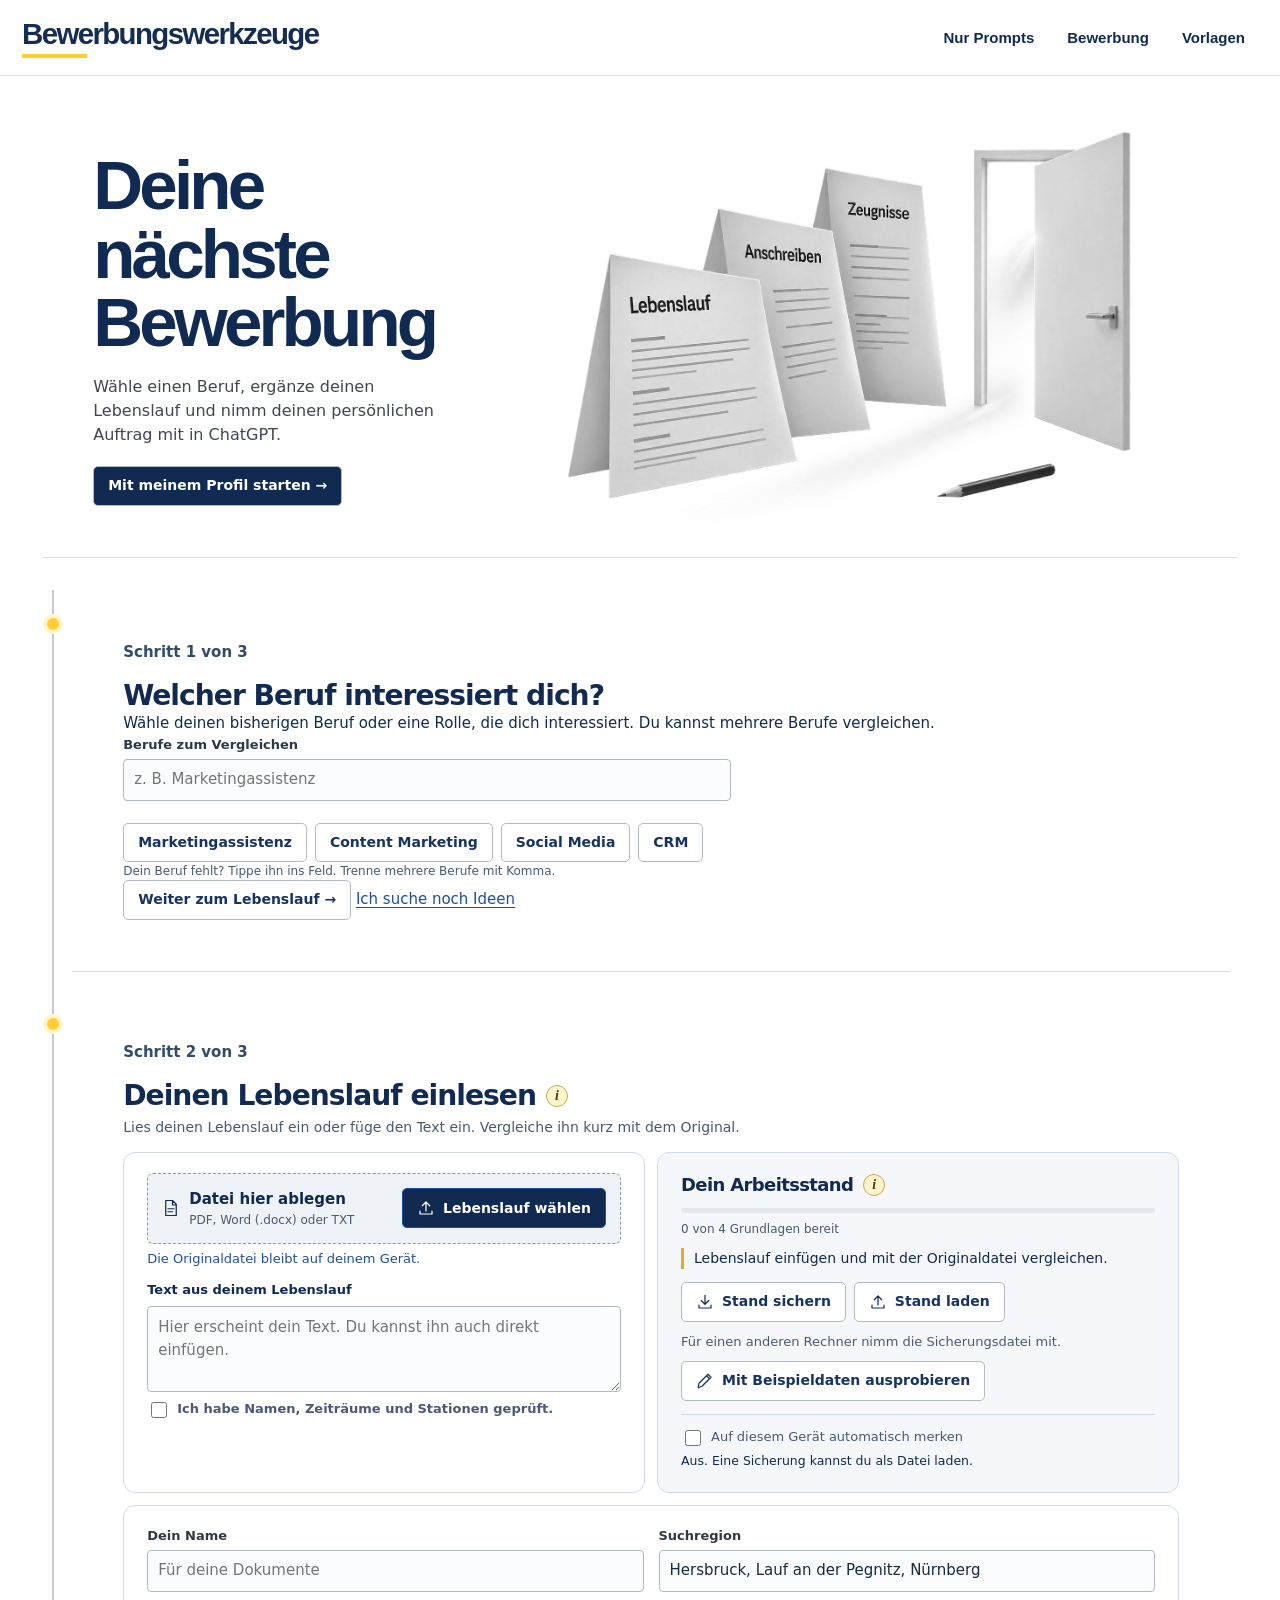
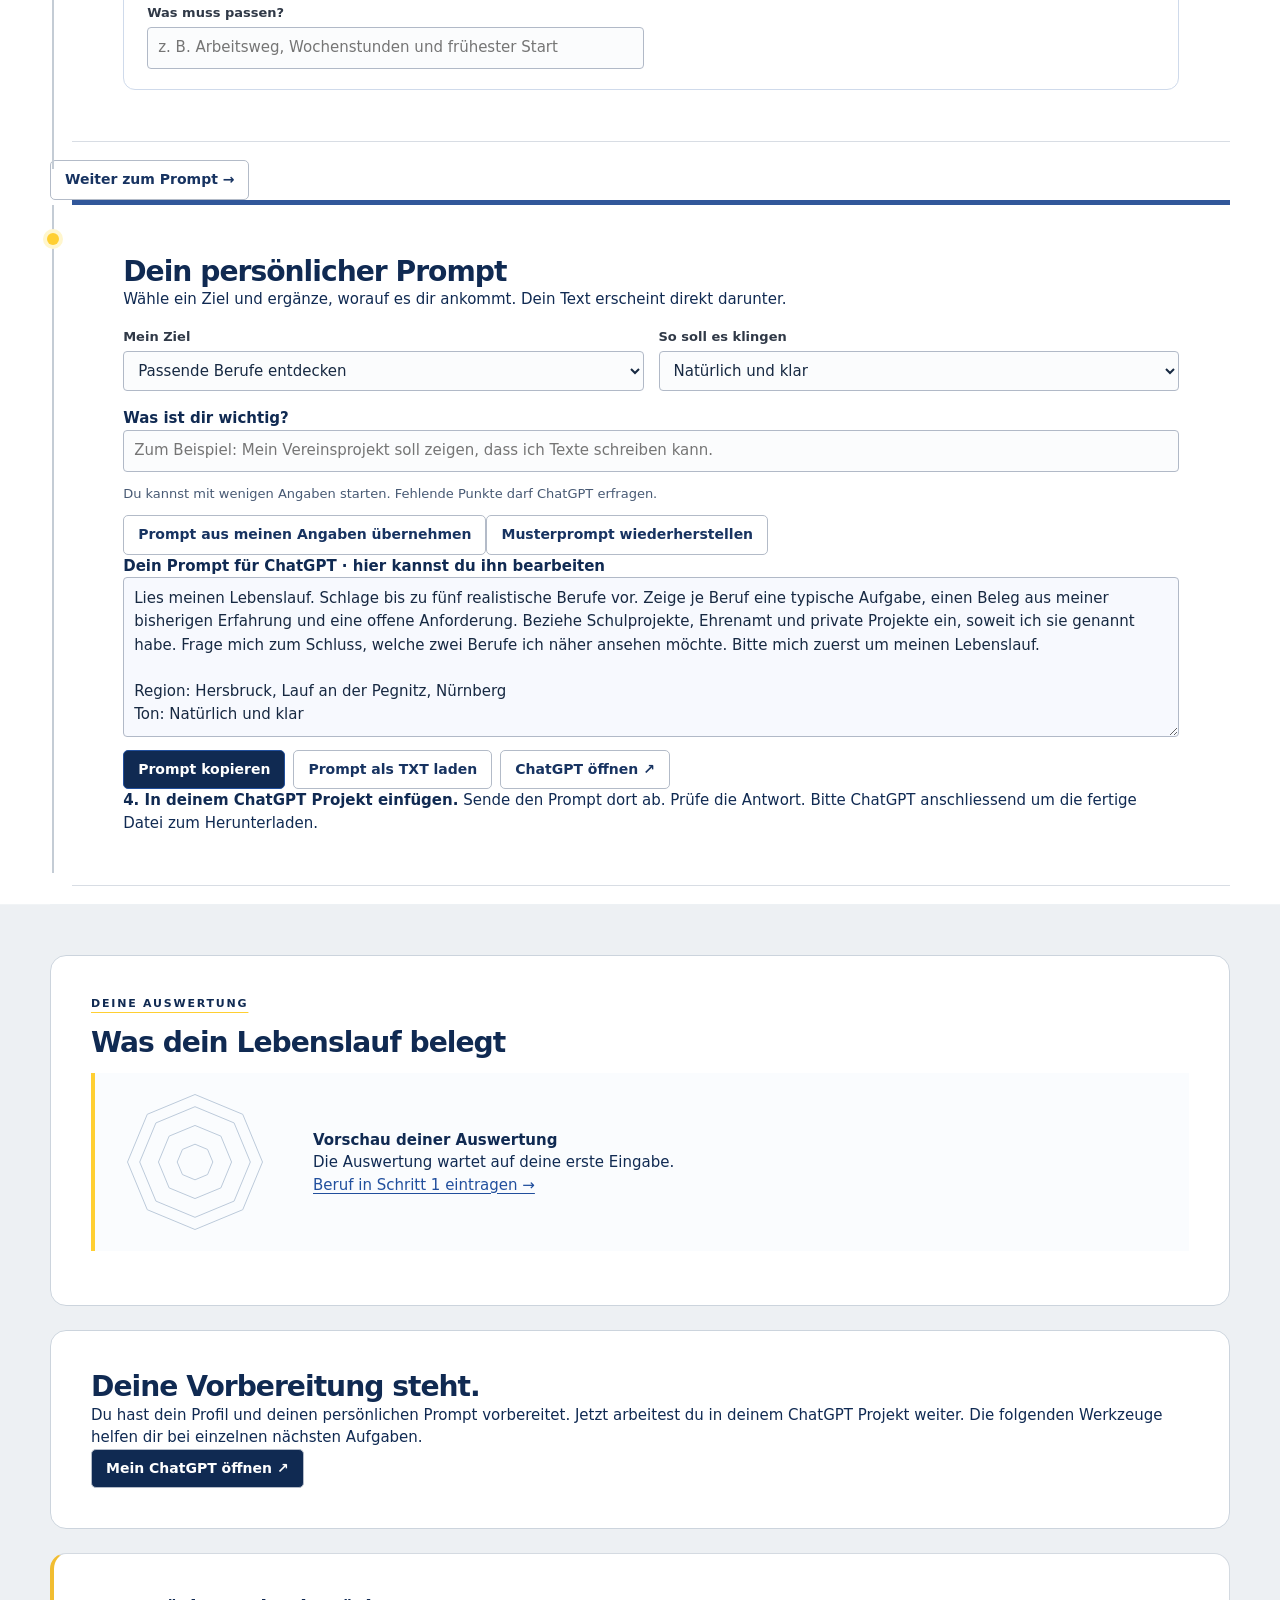
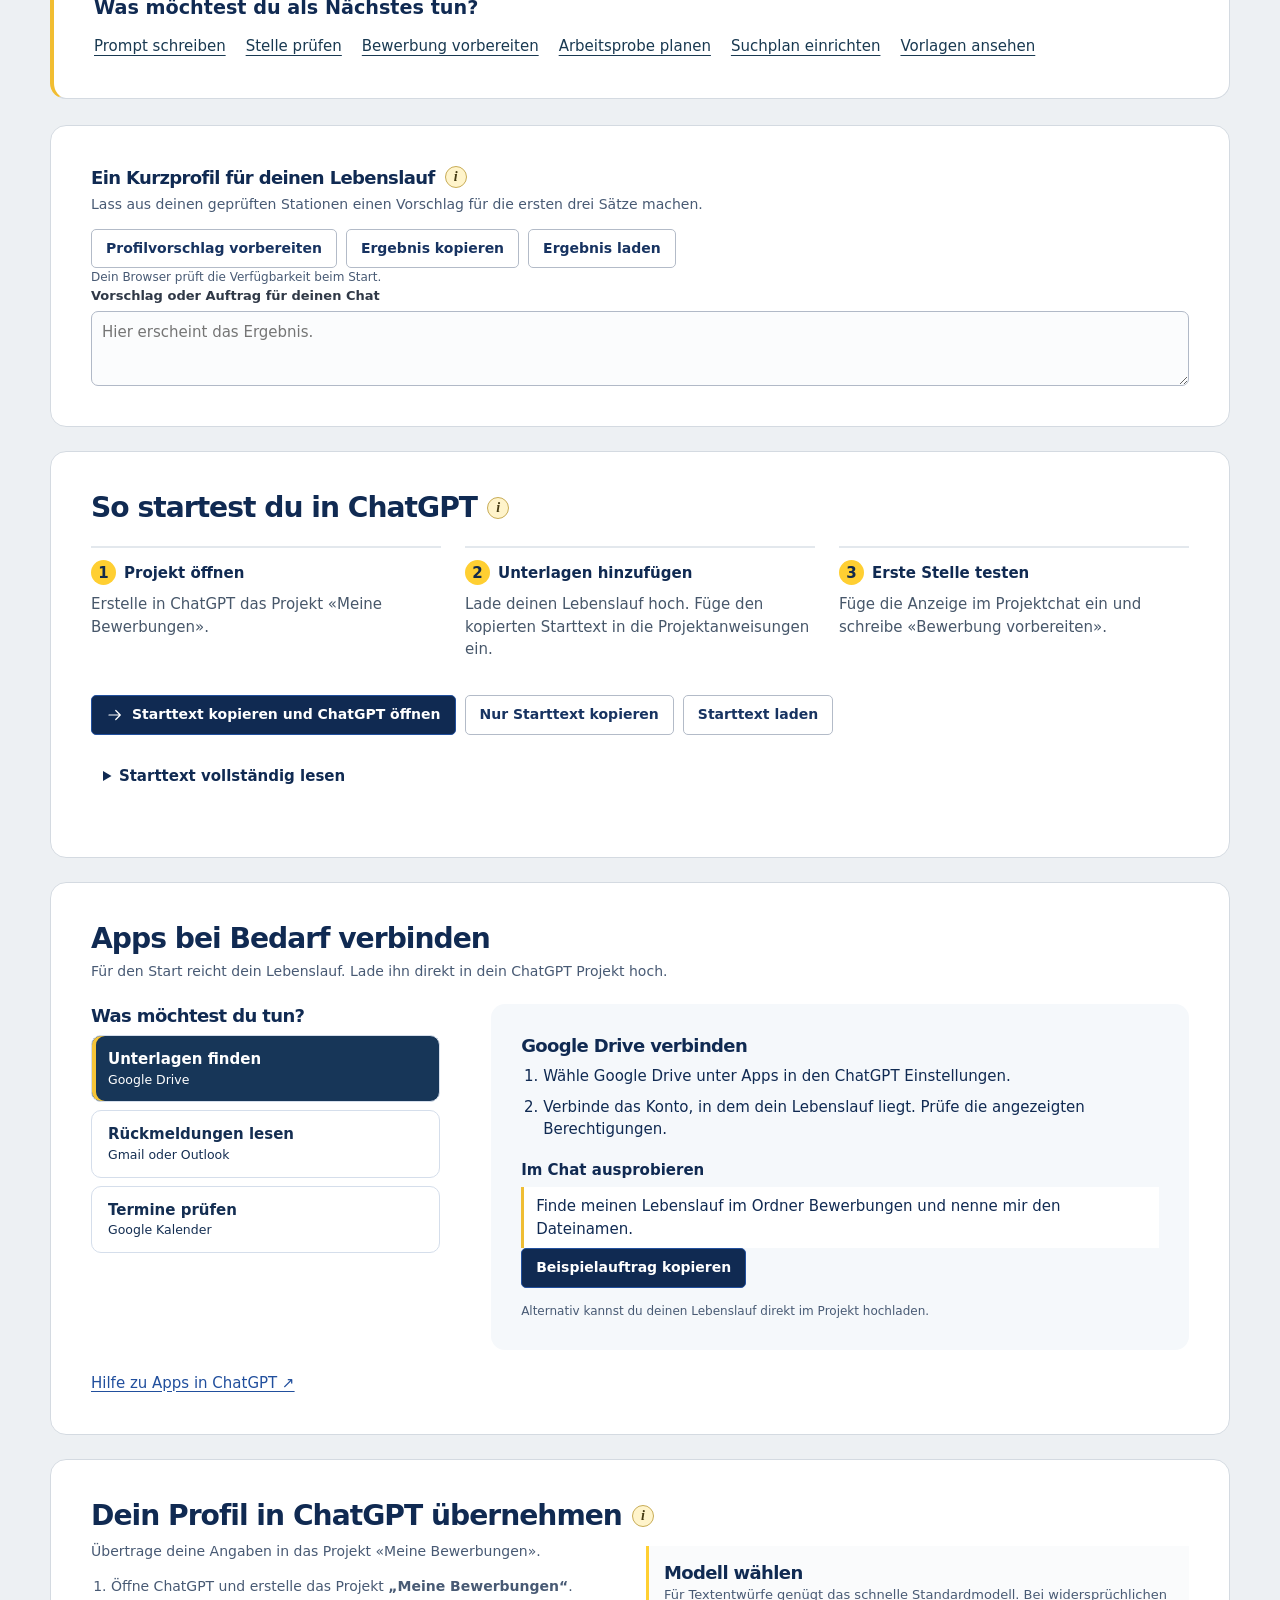
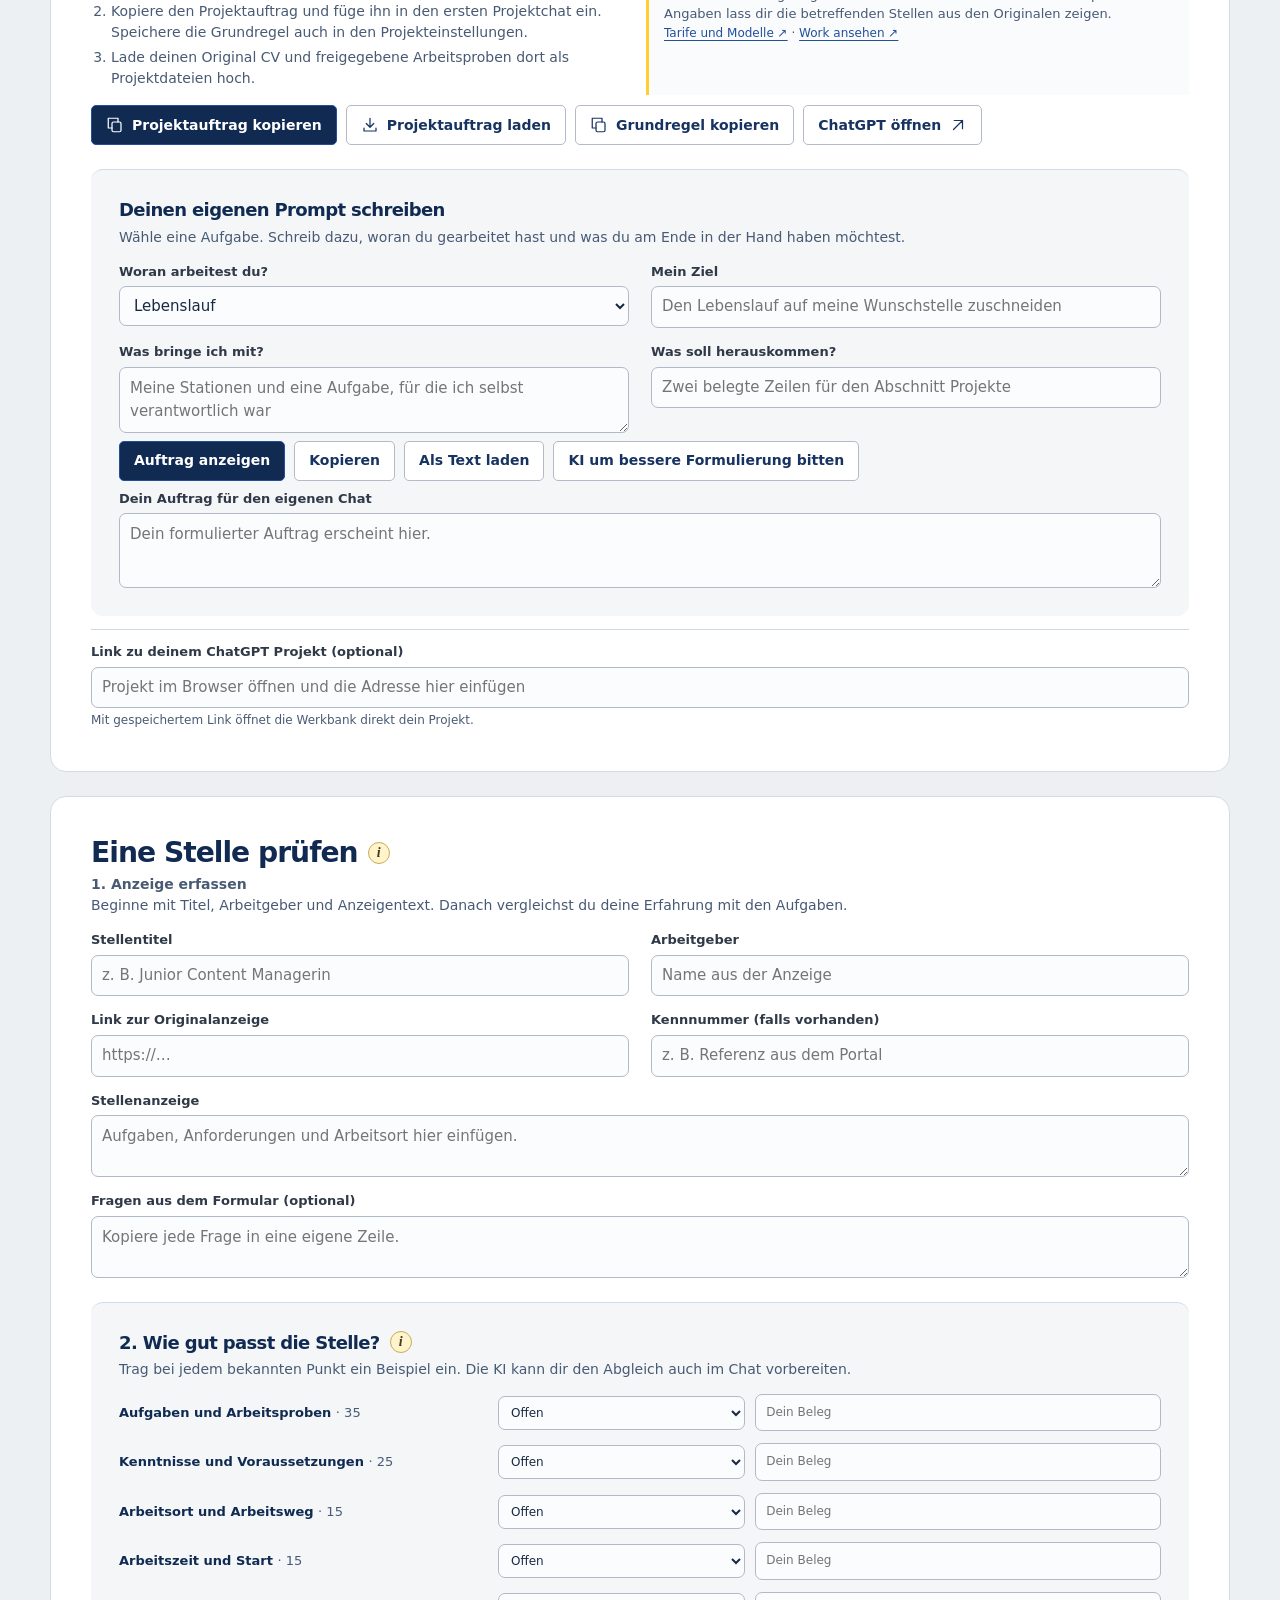
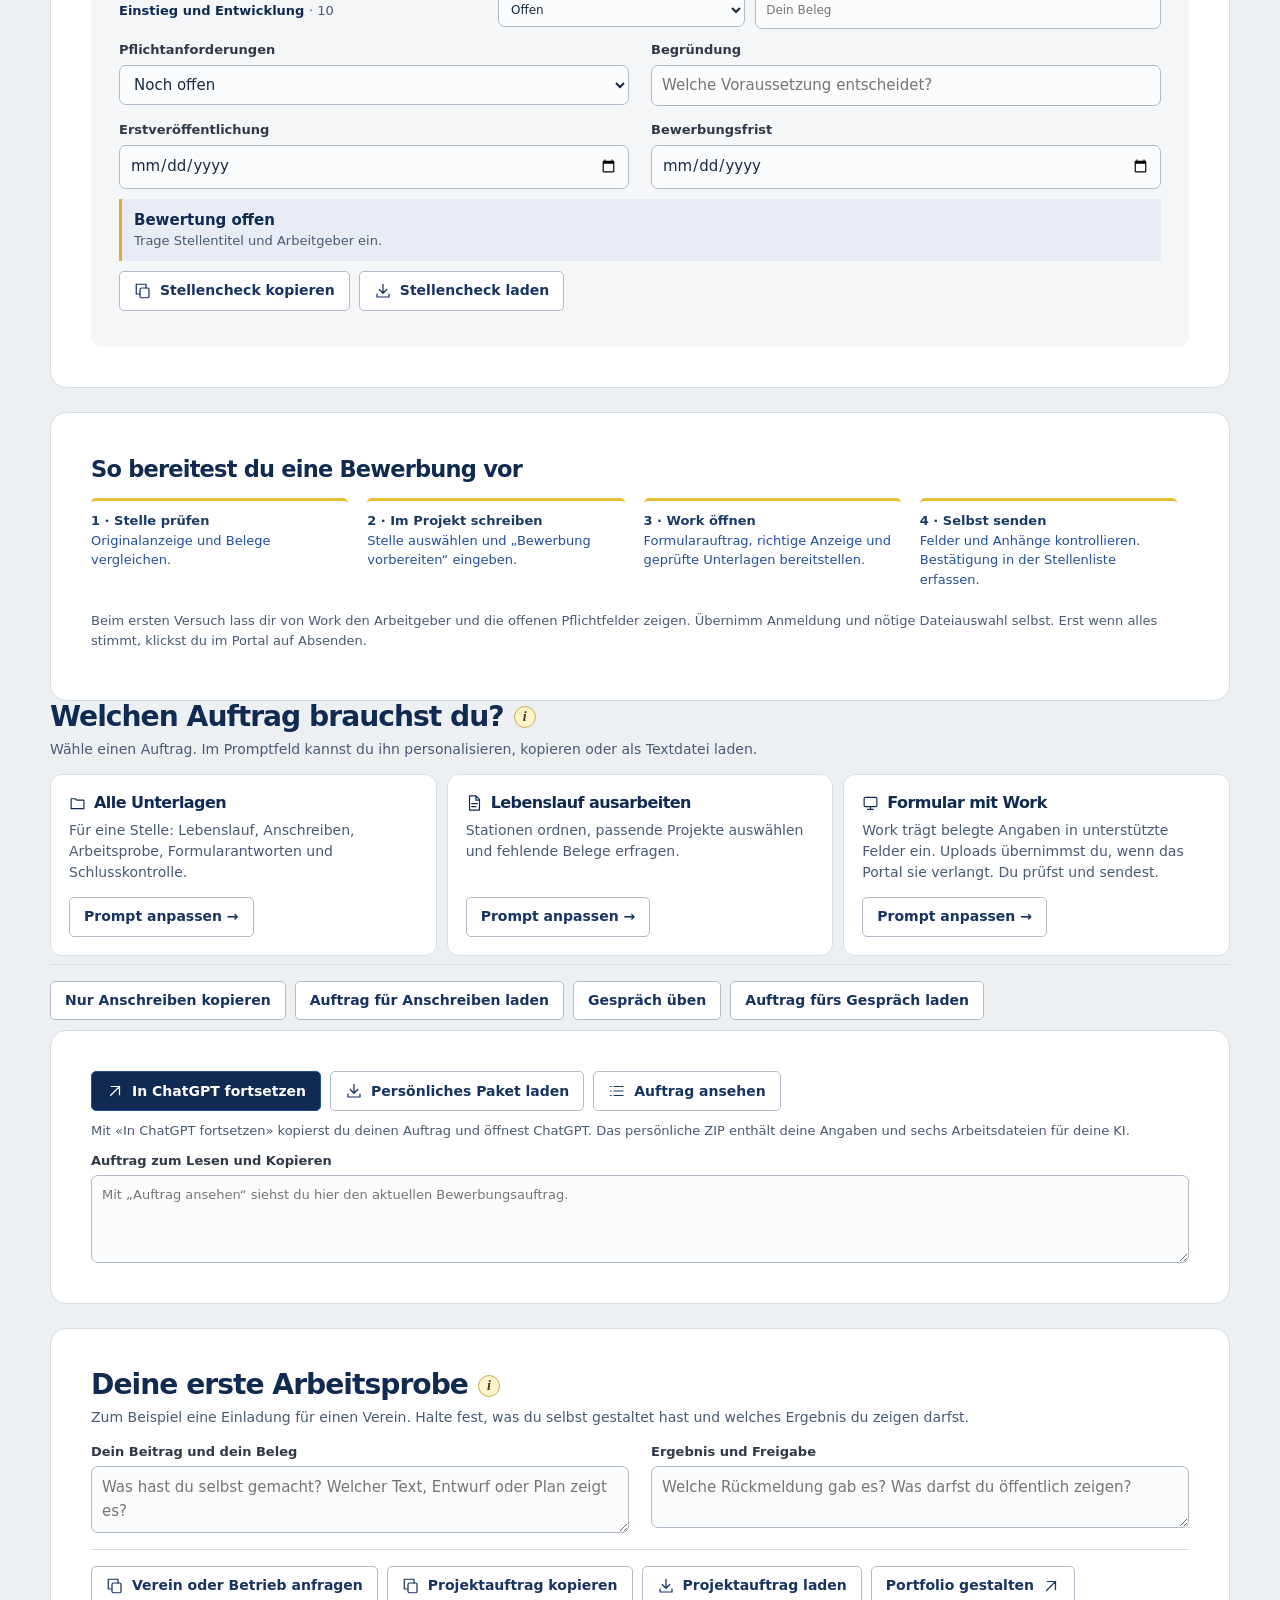
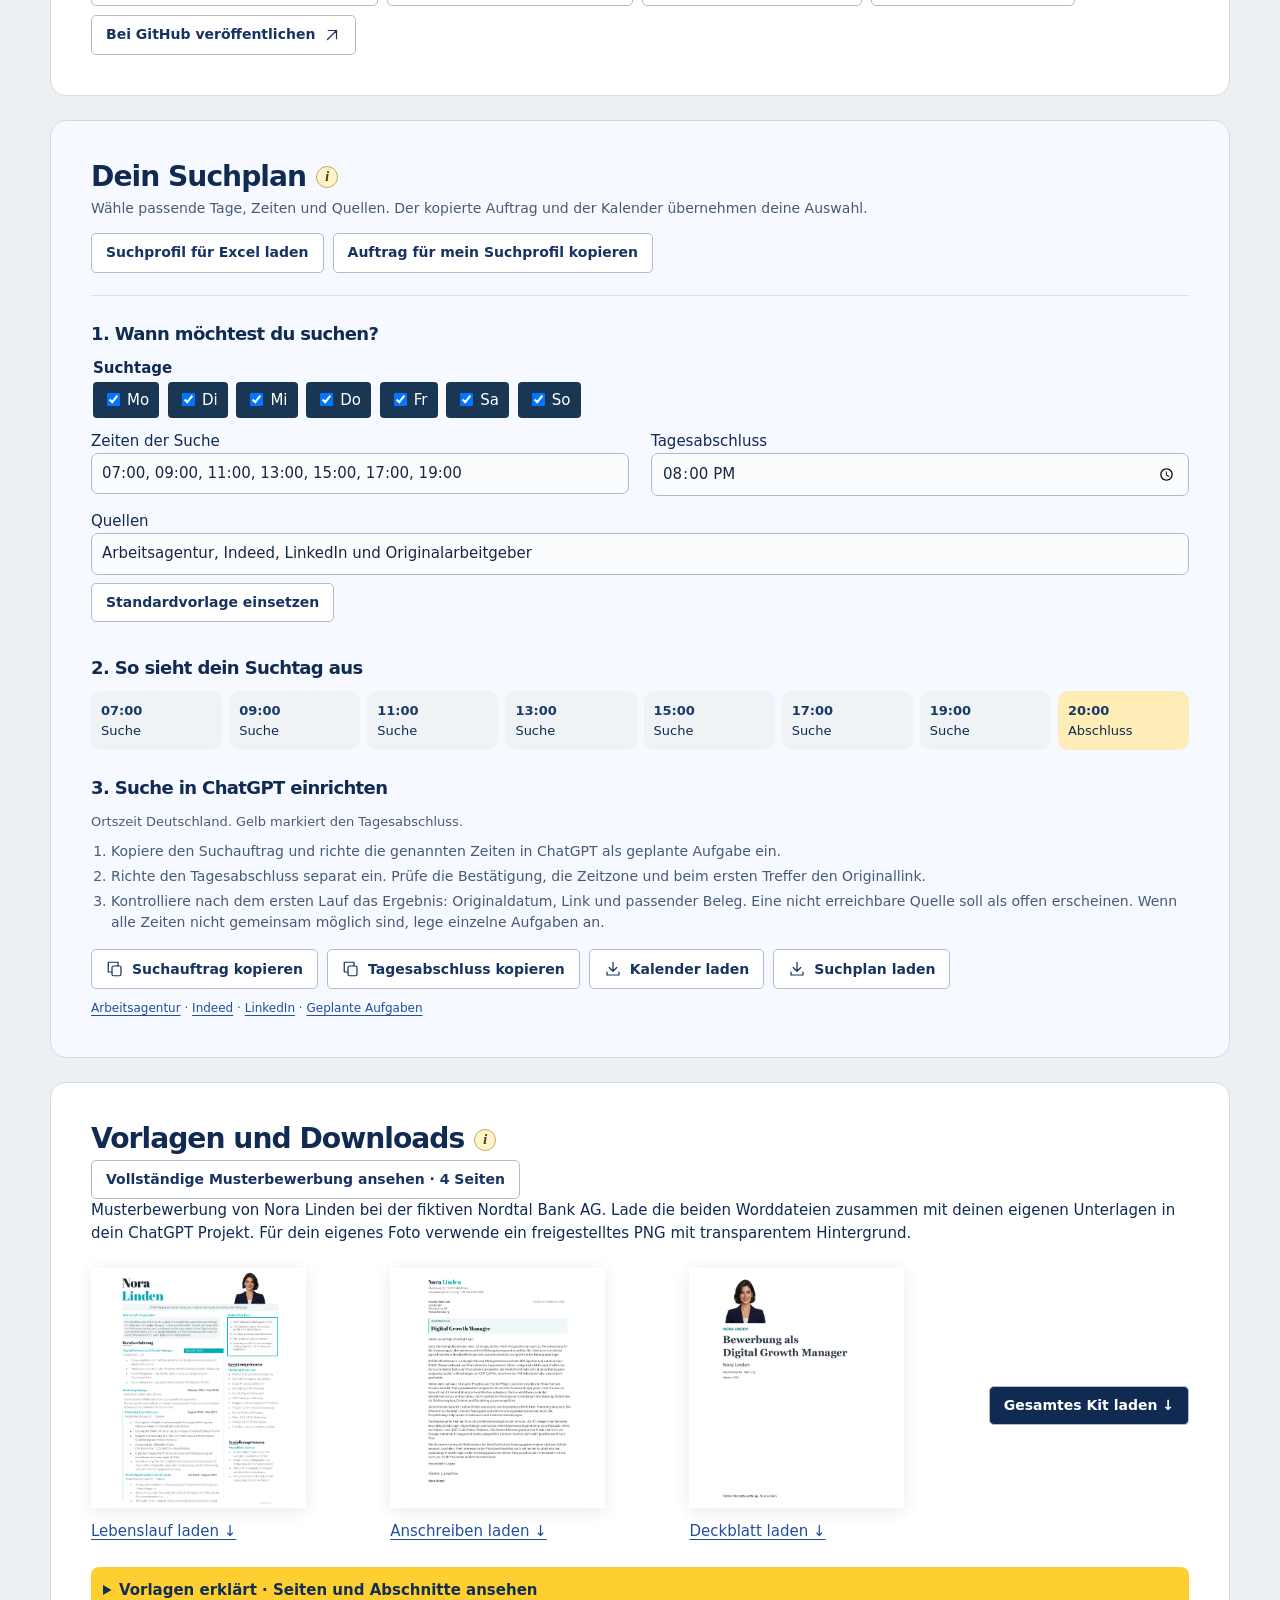
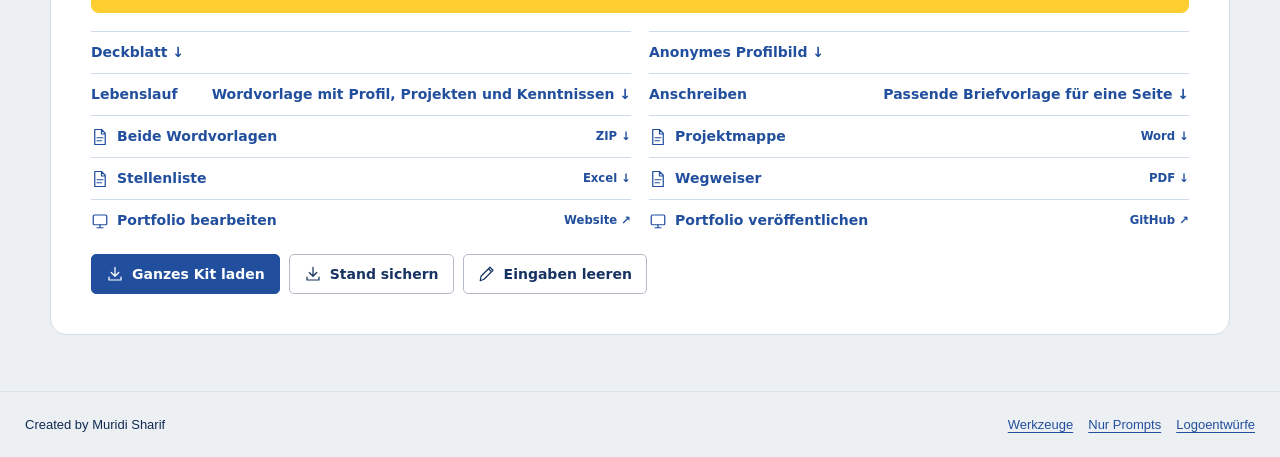
==== commit ade7b754: "Originale Bewerbungsunterlagen als anonymisierte Wordmuster und Vorschauen verwenden" ====
--- a/index.html
+++ b/index.html
@@ -18,12 +18,12 @@
     <div class="row"><button class="act main" type="button" data-direct="start"><svg class="icon" viewbox="0 0 24 24" aria-hidden="true"><path d="M4 12h15m-6-6 6 6-6 6"></path></svg>Starttext kopieren und ChatGPT öffnen</button><button type="button" class="act" data-direct="startercopy">Nur Starttext kopieren</button><button type="button" class="act" data-direct="starterload">Starttext laden</button></div>
     <details class="readprompt"><summary>Starttext vollständig lesen</summary><div class="cell" id="direct-starter-box"><label for="direct-starter">Dein Starttext</label><textarea id="direct-starter" rows="2" readonly></textarea><a href="https://chatgpt.com/" target="_blank" rel="noopener noreferrer">ChatGPT öffnen ↗</a></div></details>
     <p class="small" id="direct-start-status" role="status"></p>
-    </div></section><section class="section panel" id="verbinden">
-<h2>Apps bei Bedarf verbinden</h2><p class="desc">Für den Start reicht dein Lebenslauf. Lade ihn direkt in dein ChatGPT Projekt hoch.</p>
-<div class="app-guide"><div class="app-choices"><h3>Was möchtest du tun?</h3>
-<button type="button" aria-controls="app-doc" aria-pressed="true">Unterlagen finden<small>Google Drive</small></button>
-<button type="button" aria-controls="app-mail" aria-pressed="false">Rückmeldungen lesen<small>Gmail oder Outlook</small></button>
-<button type="button" aria-controls="app-cal" aria-pressed="false">Termine prüfen<small>Google Kalender</small></button></div>
+    </div></section><section class="section panel" id="verbinden">
+<h2>Apps bei Bedarf verbinden</h2><p class="desc">Für den Start reicht dein Lebenslauf. Lade ihn direkt in dein ChatGPT Projekt hoch.</p>
+<div class="app-guide"><div class="app-choices"><h3>Was möchtest du tun?</h3>
+<button type="button" aria-controls="app-doc" aria-pressed="true">Unterlagen finden<small>Google Drive</small></button>
+<button type="button" aria-controls="app-mail" aria-pressed="false">Rückmeldungen lesen<small>Gmail oder Outlook</small></button>
+<button type="button" aria-controls="app-cal" aria-pressed="false">Termine prüfen<small>Google Kalender</small></button></div>
 <div class="app-instructions"><article id='app-doc'><h3>Google Drive verbinden</h3><ol><li>Wähle Google Drive unter Apps in den ChatGPT Einstellungen.</li><li>Verbinde das Konto, in dem dein Lebenslauf liegt. Prüfe die angezeigten Berechtigungen.</li></ol><h4>Im Chat ausprobieren</h4><p class='app-example'>Finde meinen Lebenslauf im Ordner Bewerbungen und nenne mir den Dateinamen.</p><button type='button' class='act main app-copy'>Beispielauftrag kopieren</button> <span role='status'></span><p class='small'>Alternativ kannst du deinen Lebenslauf direkt im Projekt hochladen.</p></article><article id='app-mail'><h3>Dein Postfach verbinden</h3><ol><li>Wähle Gmail oder Outlook unter Apps in den ChatGPT Einstellungen.</li><li>Verbinde das Postfach, das du für Bewerbungen nutzt. Prüfe die angezeigten Berechtigungen.</li></ol><h4>Im Chat ausprobieren</h4><p class='app-example'>Zeige mir die jüngste Eingangsbestätigung zu einer Bewerbung mit Betreff, Absender und Datum.</p><button type='button' class='act main app-copy'>Beispielauftrag kopieren</button> <span role='status'></span><p class='small'>Alternativ kannst du die Nachricht in deinen Projektchat kopieren.</p></article><article id='app-cal'><h3>Deinen Kalender verbinden</h3><ol><li>Wähle Google Kalender unter Apps in den ChatGPT Einstellungen.</li><li>Verbinde das Konto, in dem deine Gespräche stehen. Prüfe die angezeigten Berechtigungen.</li></ol><h4>Im Chat ausprobieren</h4><p class='app-example'>Welche Bewerbungsgespräche stehen in den nächsten sieben Tagen in meinem Kalender? Zeige Datum und Uhrzeit.</p><button type='button' class='act main app-copy'>Beispielauftrag kopieren</button> <span role='status'></span><p class='small'>Für regelmässige Stellensuchen richtest du separat eine geplante Aufgabe ein.</p></article></div></div><a href="https://help.openai.com/en/articles/11487775-connected-apps-in-chatgpt" target="_blank" rel="noopener">Hilfe zu Apps in ChatGPT ↗</a></section><section class="section" id="texte"><div class="panel"><div class="heading"><h2>Dein Profil in ChatGPT übernehmen</h2><button class="help" type="button" aria-label="Hilfe zu Dein Projekt in ChatGPT" aria-expanded="false" data-tip="Der Projektauftrag verbindet deinen geprüften Text, deine Ziele und deine Regeln. Du entscheidest beim Einfügen in ChatGPT, welche Angaben du teilst.">i</button></div><div class="panels2"><div><p class="desc">Übertrage deine Angaben in das Projekt «Meine Bewerbungen».</p><ol class="steps"><li>Öffne ChatGPT und erstelle das Projekt <b>„Meine Bewerbungen“</b>.</li><li>Kopiere den Projektauftrag und füge ihn in den ersten Projektchat ein. Speichere die Grundregel auch in den Projekteinstellungen.</li><li>Lade deinen Original CV und freigegebene Arbeitsproben dort als Projektdateien hoch.</li></ol></div><div class="modelblock"><h3>Modell wählen</h3><p class="steptext">Für Textentwürfe genügt das schnelle Standardmodell. Bei widersprüchlichen Angaben lass dir die betreffenden Stellen aus den Originalen zeigen.</p><p class="small"><a href="https://chatgpt.com/pricing/" target="_blank" rel="noopener">Tarife und Modelle ↗</a> · <a href="https://help.openai.com/en/articles/20001275-chatgpt-work-and-codex" target="_blank" rel="noopener">Work ansehen ↗</a></p></div></div>
 <div class="row"><button type="button" class="act main" data-act="copy:projekt"><svg class="icon" viewbox="0 0 24 24" aria-hidden="true"><rect x="8" y="8" width="12" height="13" rx="2"></rect><path d="M16 8V3H3v13h5"></path></svg>Projektauftrag kopieren</button><button type="button" class="act " data-act="file:projekt"><svg class="icon" viewbox="0 0 24 24" aria-hidden="true"><path d="M12 3v12m-5-5 5 5 5-5M4 16v4h16v-4"></path></svg>Projektauftrag laden</button><button type="button" class="act " data-act="copy:regel"><svg class="icon" viewbox="0 0 24 24" aria-hidden="true"><rect x="8" y="8" width="12" height="13" rx="2"></rect><path d="M16 8V3H3v13h5"></path></svg>Grundregel kopieren</button><a class="btn" id="chatLink" href="https://chatgpt.com/" target="_blank" rel="noopener">ChatGPT öffnen <svg class="icon" viewbox="0 0 24 24" aria-hidden="true"><path d="M6 18 18 6M7 6h11v11"></path></svg></a></div><div class="quietbox" id="promptbau"><h3>Deinen eigenen Prompt schreiben</h3>
       <p class="desc">Wähle eine Aufgabe. Schreib dazu, woran du gearbeitet hast und was du am Ende in der Hand haben möchtest.</p>
@@ -44,4 +44,4 @@
 
 <section class="section" id="projekte"><div class="panel"><div class="heading"><h2>Deine erste Arbeitsprobe</h2><button class="help" type="button" aria-label="Hilfe zu Deine erste Arbeitsprobe" aria-expanded="false" data-tip="Eine Aufgabe aus Verein, Schule oder Alltag zählt, wenn du deinen eigenen Beitrag zeigen kannst. Kennzeichne Übungen als Eigenprojekt. Bitte um Erlaubnis, bevor du fremde Namen oder Bilder veröffentlichst.">i</button></div><p class="desc">Zum Beispiel eine Einladung für einen Verein. Halte fest, was du selbst gestaltet hast und welches Ergebnis du zeigen darfst.</p><div class="fields"><div class="cell "><label for="evidence">Dein Beitrag und dein Beleg</label><textarea id="evidence" rows="2" data-stored placeholder="Was hast du selbst gemacht? Welcher Text, Entwurf oder Plan zeigt es?"></textarea></div><div class="cell "><label for="projectNotes">Ergebnis und Freigabe</label><textarea id="projectNotes" rows="2" data-stored placeholder="Welche Rückmeldung gab es? Was darfst du öffentlich zeigen?"></textarea></div></div><div class="row room"><button type="button" class="act " data-act="copy:pilot"><svg class="icon" viewbox="0 0 24 24" aria-hidden="true"><rect x="8" y="8" width="12" height="13" rx="2"></rect><path d="M16 8V3H3v13h5"></path></svg>Verein oder Betrieb anfragen</button><button type="button" class="act " data-act="copy:case"><svg class="icon" viewbox="0 0 24 24" aria-hidden="true"><rect x="8" y="8" width="12" height="13" rx="2"></rect><path d="M16 8V3H3v13h5"></path></svg>Projektauftrag kopieren</button><button type="button" class="act " data-act="file:case"><svg class="icon" viewbox="0 0 24 24" aria-hidden="true"><path d="M12 3v12m-5-5 5 5 5-5M4 16v4h16v-4"></path></svg>Projektauftrag laden</button><a class="btn" href="04%20Portfolio.html" target="_blank" rel="noopener">Portfolio gestalten <svg class="icon" viewbox="0 0 24 24" aria-hidden="true"><path d="M6 18 18 6M7 6h11v11"></path></svg></a><a class="btn" href="veroeffentlichen.html" target="_blank" rel="noopener">Bei GitHub veröffentlichen <svg class="icon" viewbox="0 0 24 24" aria-hidden="true"><path d="M6 18 18 6M7 6h11v11"></path></svg></a></div></div></section>
 <section class="section" id="plan"><div class="panel"><div class="heading"><h2>Dein Suchplan</h2><button class="help" type="button" aria-label="Hilfe zu Dein Suchplan" aria-expanded="false" data-tip="Im Kalender bekommst du Erinnerungen. Für eine selbstständige Recherche richtest du Suchauftrag und Tagesabschluss als geplante Aufgaben in deinem eigenen Konto ein.">i</button></div><p class="desc">Wähle passende Tage, Zeiten und Quellen. Der kopierte Auftrag und der Kalender übernehmen deine Auswahl.</p><div class="row room"><a href="Suchprofil.xlsx" download class="btn">Suchprofil für Excel laden</a><button class="act" data-new="excel">Auftrag für mein Suchprofil kopieren</button></div><div class="planedit"><h3>1. Wann möchtest du suchen?</h3><fieldset><legend>Suchtage</legend><label><input data-day="" data-stored="" id="dayMO" type="checkbox" checked value="MO"> Mo</label> <label><input data-day="" data-stored="" id="dayTU" type="checkbox" checked value="TU"> Di</label> <label><input data-day="" data-stored="" id="dayWE" type="checkbox" checked value="WE"> Mi</label> <label><input data-day="" data-stored="" id="dayTH" type="checkbox" checked value="TH"> Do</label> <label><input data-day="" data-stored="" id="dayFR" type="checkbox" checked value="FR"> Fr</label> <label><input data-day="" data-stored="" id="daySA" type="checkbox" checked value="SA"> Sa</label> <label><input data-day="" data-stored="" id="daySU" type="checkbox" checked value="SU"> So</label></fieldset><div class="fields"><label>Zeiten der Suche<input id="times" data-stored="" value="07:00, 09:00, 11:00, 13:00, 15:00, 17:00, 19:00"></label><label>Tagesabschluss<input id="ending" data-stored="" type="time" value="20:00"></label><label class="span2">Quellen<input id="sources" data-stored="" value="Arbeitsagentur, Indeed, LinkedIn und Originalarbeitgeber"></label></div><button class="act" id="preset">Standardvorlage einsetzen</button><h3>2. So sieht dein Suchtag aus</h3></div><div class="schedule"><span><b>07:00</b>Suche</span><span><b>09:00</b>Suche</span><span><b>11:00</b>Suche</span><span><b>13:00</b>Suche</span><span><b>15:00</b>Suche</span><span><b>17:00</b>Suche</span><span><b>19:00</b>Suche</span><span><b>20:00</b>Abschluss</span></div><h3>3. Suche in ChatGPT einrichten</h3><p class="steptext">Ortszeit Deutschland. Gelb markiert den Tagesabschluss.</p><ol class="steps"><li>Kopiere den Suchauftrag und richte die genannten Zeiten in ChatGPT als geplante Aufgabe ein.</li><li>Richte den Tagesabschluss separat ein. Prüfe die Bestätigung, die Zeitzone und beim ersten Treffer den Originallink.</li><li>Kontrolliere nach dem ersten Lauf das Ergebnis: Originaldatum, Link und passender Beleg. Eine nicht erreichbare Quelle soll als offen erscheinen. Wenn alle Zeiten nicht gemeinsam möglich sind, lege einzelne Aufgaben an.</li></ol><div class="row"><button type="button" class="act " data-act="copy:plan"><svg class="icon" viewbox="0 0 24 24" aria-hidden="true"><rect x="8" y="8" width="12" height="13" rx="2"></rect><path d="M16 8V3H3v13h5"></path></svg>Suchauftrag kopieren</button><button type="button" class="act " data-act="copy:end"><svg class="icon" viewbox="0 0 24 24" aria-hidden="true"><rect x="8" y="8" width="12" height="13" rx="2"></rect><path d="M16 8V3H3v13h5"></path></svg>Tagesabschluss kopieren</button><button type="button" class="act " data-act="calendar"><svg class="icon" viewbox="0 0 24 24" aria-hidden="true"><path d="M12 3v12m-5-5 5 5 5-5M4 16v4h16v-4"></path></svg>Kalender laden</button><button type="button" class="act " data-act="file:plan"><svg class="icon" viewbox="0 0 24 24" aria-hidden="true"><path d="M12 3v12m-5-5 5 5 5-5M4 16v4h16v-4"></path></svg>Suchplan laden</button></div><p class="small" style="margin-top:10px"><a href="https://www.arbeitsagentur.de/jobsuche/" target="_blank" rel="noopener">Arbeitsagentur</a> · <a href="https://de.indeed.com/" target="_blank" rel="noopener">Indeed</a> · <a href="https://www.linkedin.com/jobs/" target="_blank" rel="noopener">LinkedIn</a> · <a href="https://help.openai.com/en/articles/10291617" target="_blank" rel="noopener">Geplante Aufgaben</a></p></div></section>
-<section class="section" id="dateien"><div class="panel"><div class="heading"><h2>Vorlagen und Downloads</h2><button class="help" type="button" aria-label="Hilfe zu Vorlagen und Downloads" aria-expanded="false" data-tip="Diese Vorlagen sind leer oder enthalten gekennzeichnete Beispiele. Dein persönliches Paket erstellst du weiter oben mit deinen eigenen Eingaben.">i</button></div><p><a class="btn" href="Musterbewerbung.pdf">Vollständige Musterbewerbung ansehen · 4 Seiten</a></p><p>Fiktives Beispiel mit Deckblatt, Anschreiben und zweiseitigem Lebenslauf. Für dein eigenes Foto verwende ein freigestelltes PNG mit transparentem Hintergrund.</p><div class="docstrip"><a href="Lebenslauf.docx" download><img class="actualpreview" src="Lebenslauf.png?v=nora" alt="Erste Seite der Musterdatei Lebenslauf">Lebenslauf laden ↓</a><a href="Anschreiben.docx" download><img class="actualpreview" src="Anschreiben.png?v=nora" alt="Erste Seite der Musterdatei Anschreiben">Anschreiben laden ↓</a><a href="Deckblatt.pdf" download><img class="actualpreview" src="Deckblatt.png?v=nora" alt="Erste Seite der Musterdatei Deckblatt">Deckblatt laden ↓</a><a class="btn" href="Bewerbungskit.zip" download>Gesamtes Kit laden ↓</a></div><details class="explain"><summary>Vorlagen erklärt · Seiten und Abschnitte ansehen</summary><article><img src="Lebenslauf.png" alt="Musterseite Lebenslauf"><div><h3>Lebenslauf</h3><p>Profil und Foto machen den Einstieg persönlich. Links stehen Stationen und eigene Beiträge. Rechts stehen die dazu passenden Kenntnisse. Der Kontaktblock endet mit der Mobilnummer.</p><a href="Lebenslauf.docx" download>Wordvorlage laden ↓</a></div></article><article><img src="Anschreiben.png" alt="Musterseite Anschreiben"><div><h3>Anschreiben</h3><p>Der Einstieg greift eine Frage der Zielgruppe auf. Im Mittelteil zeigt ein belegtes Projekt, wie du arbeitest. Zum Schluss schlägst du einen konkreten Gesprächsanlass vor.</p><a href="Anschreiben.docx" download>Wordvorlage laden ↓</a></div></article><article><img src="Deckblatt.png" alt="Musterseite Deckblatt"><div><h3>Deckblatt</h3><p>Name, Zielrolle und Unternehmen ordnen das Dossier ein. Das Titelmotiv stellt einen Bezug zur Arbeit her. Verwende für ein eigenes Porträt ein freigestelltes PNG.</p><a href="Deckblatt.docx" download>Wordvorlage laden ↓</a></div></article></details><div class="files"><a href="Deckblatt.pdf" download><strong>Deckblatt ↓</strong></a><a href="Profilbild.png" download><strong>Anonymes Profilbild ↓</strong></a><a href="Lebenslauf.docx" download><strong>Lebenslauf</strong><span>Wordvorlage mit Profil, Projekten und Kenntnissen ↓</span></a><a href="Anschreiben.docx" download><strong>Anschreiben</strong><span>Passende Briefvorlage für eine Seite ↓</span></a><a href="02%20Vorlagen.docx" download><span><svg class="icon" viewbox="0 0 24 24" aria-hidden="true"><path d="M5 2h9l5 5v15H5zM14 2v6h5M8 13h8M8 17h6"></path></svg>Lebenslauf und Anschreiben</span><small>Word ↓</small></a><a href="05%20Projektmappe.docx" download><span><svg class="icon" viewbox="0 0 24 24" aria-hidden="true"><path d="M5 2h9l5 5v15H5zM14 2v6h5M8 13h8M8 17h6"></path></svg>Projektmappe</span><small>Word ↓</small></a><a href="03%20Stellenliste.xlsx" download><span><svg class="icon" viewbox="0 0 24 24" aria-hidden="true"><path d="M5 2h9l5 5v15H5zM14 2v6h5M8 13h8M8 17h6"></path></svg>Stellenliste</span><small>Excel ↓</small></a><a href="Wegweiser.pdf" download><span><svg class="icon" viewbox="0 0 24 24" aria-hidden="true"><path d="M5 2h9l5 5v15H5zM14 2v6h5M8 13h8M8 17h6"></path></svg>Wegweiser</span><small>PDF ↓</small></a><a href="04%20Portfolio.html" target="_blank" rel="noopener"><span><svg class="icon" viewbox="0 0 24 24" aria-hidden="true"><rect x="3" y="4" width="18" height="13" rx="1.5"></rect><path d="M12 17v4m-4 0h8"></path></svg>Portfolio bearbeiten</span><small>Website ↗</small></a><a href="veroeffentlichen.html" target="_blank" rel="noopener"><span><svg class="icon" viewbox="0 0 24 24" aria-hidden="true"><rect x="3" y="4" width="18" height="13" rx="1.5"></rect><path d="M12 17v4m-4 0h8"></path></svg>Portfolio veröffentlichen</span><small>GitHub ↗</small></a></div><div class="row room"><a class="btn primary" data-kit href="Bewerbungskit.zip" download><svg class="icon" viewbox="0 0 24 24" aria-hidden="true"><path d="M12 3v12m-5-5 5 5 5-5M4 16v4h16v-4"></path></svg> Ganzes Kit laden</a><button type="button" class="act " data-act="backup"><svg class="icon" viewbox="0 0 24 24" aria-hidden="true"><path d="M12 3v12m-5-5 5 5 5-5M4 16v4h16v-4"></path></svg>Stand sichern</button><button type="button" class="act " data-act="clear"><svg class="icon" viewbox="0 0 24 24" aria-hidden="true"><path d="m4 15 12-12 4 4L8 19l-5 2zM14 5l4 4"></path></svg>Eingaben leeren</button></div></div></section></div></div></div></main><footer class="unifiedfooter"><span>Created by Muridi Sharif</span><nav><a href="index.html">Werkzeuge</a><a href="anleitung.html">Nur Prompts</a><a href="logos.html">Logoentwürfe</a></nav></footer><div id="status" role="status" aria-live="polite"></div><div id="helpTip" class="tip" role="tooltip" hidden></div><script src="promptstudio.js" defer></script><script defer src="feinschliff.js?v=preview2"></script></body></html>+<section class="section" id="dateien"><div class="panel"><div class="heading"><h2>Vorlagen und Downloads</h2><button class="help" type="button" aria-label="Hilfe zu Vorlagen und Downloads" aria-expanded="false" data-tip="Diese Vorlagen sind leer oder enthalten gekennzeichnete Beispiele. Dein persönliches Paket erstellst du weiter oben mit deinen eigenen Eingaben.">i</button></div><p><a class="btn" href="Musterbewerbung.pdf">Vollständige Musterbewerbung ansehen · 4 Seiten</a></p><p>Musterbewerbung von Nora Linden bei der fiktiven Nordtal Bank AG. Lade die beiden Worddateien zusammen mit deinen eigenen Unterlagen in dein ChatGPT Projekt. Für dein eigenes Foto verwende ein freigestelltes PNG mit transparentem Hintergrund.</p><div class="docstrip"><a href="Lebenslauf.docx" download><img class="actualpreview" src="Lebenslauf.png?v=nordtal4" alt="Erste Seite der Musterdatei Lebenslauf">Lebenslauf laden ↓</a><a href="Anschreiben.docx" download><img class="actualpreview" src="Anschreiben.png?v=nordtal4" alt="Erste Seite der Musterdatei Anschreiben">Anschreiben laden ↓</a><a href="Deckblatt.pdf" download><img class="actualpreview" src="Deckblatt.png?v=nordtal4" alt="Erste Seite der Musterdatei Deckblatt">Deckblatt laden ↓</a><a class="btn" href="Bewerbungskit.zip" download>Gesamtes Kit laden ↓</a></div><details class="explain"><summary>Vorlagen erklärt · Seiten und Abschnitte ansehen</summary><article><img src="Lebenslauf.png?v=nordtal4" alt="Musterseite Lebenslauf"><div><h3>Lebenslauf</h3><p>Profil und Foto machen den Einstieg persönlich. Links stehen Stationen und eigene Beiträge. Rechts stehen die dazu passenden Kenntnisse. Der Kontaktblock endet mit der Mobilnummer.</p><a href="Lebenslauf.docx" download>Wordvorlage laden ↓</a></div></article><article><img src="Anschreiben.png?v=nordtal4" alt="Musterseite Anschreiben"><div><h3>Anschreiben</h3><p>«Gute Marketingideen haben viele. Ich bringe sie live.» Der Einstieg macht ein Versprechen. Im Mittelteil zeigt ein belegtes Projekt, wie du arbeitest. Zum Schluss schlägst du einen konkreten Gesprächsanlass vor.</p><a href="Anschreiben.docx" download>Wordvorlage laden ↓</a></div></article><article><img src="Deckblatt.png?v=nordtal4" alt="Musterseite Deckblatt"><div><h3>Deckblatt</h3><p>Name, Zielrolle und Unternehmen ordnen das Dossier ein. Das Titelmotiv stellt einen Bezug zur Arbeit her. Verwende für ein eigenes Porträt ein freigestelltes PNG.</p><a href="Deckblatt.docx" download>Wordvorlage laden ↓</a></div></article></details><div class="files"><a href="Deckblatt.pdf" download><strong>Deckblatt ↓</strong></a><a href="Profilbild.png" download><strong>Anonymes Profilbild ↓</strong></a><a href="Lebenslauf.docx" download><strong>Lebenslauf</strong><span>Wordvorlage mit Profil, Projekten und Kenntnissen ↓</span></a><a href="Anschreiben.docx" download><strong>Anschreiben</strong><span>Passende Briefvorlage für eine Seite ↓</span></a><a href="Wordvorlagen.zip" download><span><svg class="icon" viewbox="0 0 24 24" aria-hidden="true"><path d="M5 2h9l5 5v15H5zM14 2v6h5M8 13h8M8 17h6"></path></svg>Beide Wordvorlagen</span><small>ZIP ↓</small></a><a href="05%20Projektmappe.docx" download><span><svg class="icon" viewbox="0 0 24 24" aria-hidden="true"><path d="M5 2h9l5 5v15H5zM14 2v6h5M8 13h8M8 17h6"></path></svg>Projektmappe</span><small>Word ↓</small></a><a href="03%20Stellenliste.xlsx" download><span><svg class="icon" viewbox="0 0 24 24" aria-hidden="true"><path d="M5 2h9l5 5v15H5zM14 2v6h5M8 13h8M8 17h6"></path></svg>Stellenliste</span><small>Excel ↓</small></a><a href="Wegweiser.pdf" download><span><svg class="icon" viewbox="0 0 24 24" aria-hidden="true"><path d="M5 2h9l5 5v15H5zM14 2v6h5M8 13h8M8 17h6"></path></svg>Wegweiser</span><small>PDF ↓</small></a><a href="04%20Portfolio.html" target="_blank" rel="noopener"><span><svg class="icon" viewbox="0 0 24 24" aria-hidden="true"><rect x="3" y="4" width="18" height="13" rx="1.5"></rect><path d="M12 17v4m-4 0h8"></path></svg>Portfolio bearbeiten</span><small>Website ↗</small></a><a href="veroeffentlichen.html" target="_blank" rel="noopener"><span><svg class="icon" viewbox="0 0 24 24" aria-hidden="true"><rect x="3" y="4" width="18" height="13" rx="1.5"></rect><path d="M12 17v4m-4 0h8"></path></svg>Portfolio veröffentlichen</span><small>GitHub ↗</small></a></div><div class="row room"><a class="btn primary" data-kit href="Bewerbungskit.zip" download><svg class="icon" viewbox="0 0 24 24" aria-hidden="true"><path d="M12 3v12m-5-5 5 5 5-5M4 16v4h16v-4"></path></svg> Ganzes Kit laden</a><button type="button" class="act " data-act="backup"><svg class="icon" viewbox="0 0 24 24" aria-hidden="true"><path d="M12 3v12m-5-5 5 5 5-5M4 16v4h16v-4"></path></svg>Stand sichern</button><button type="button" class="act " data-act="clear"><svg class="icon" viewbox="0 0 24 24" aria-hidden="true"><path d="m4 15 12-12 4 4L8 19l-5 2zM14 5l4 4"></path></svg>Eingaben leeren</button></div></div></section></div></div></div></main><footer class="unifiedfooter"><span>Created by Muridi Sharif</span><nav><a href="index.html">Werkzeuge</a><a href="anleitung.html">Nur Prompts</a><a href="logos.html">Logoentwürfe</a></nav></footer><div id="status" role="status" aria-live="polite"></div><div id="helpTip" class="tip" role="tooltip" hidden></div><script src="promptstudio.js" defer></script><script defer src="feinschliff.js?v=preview2"></script></body></html>
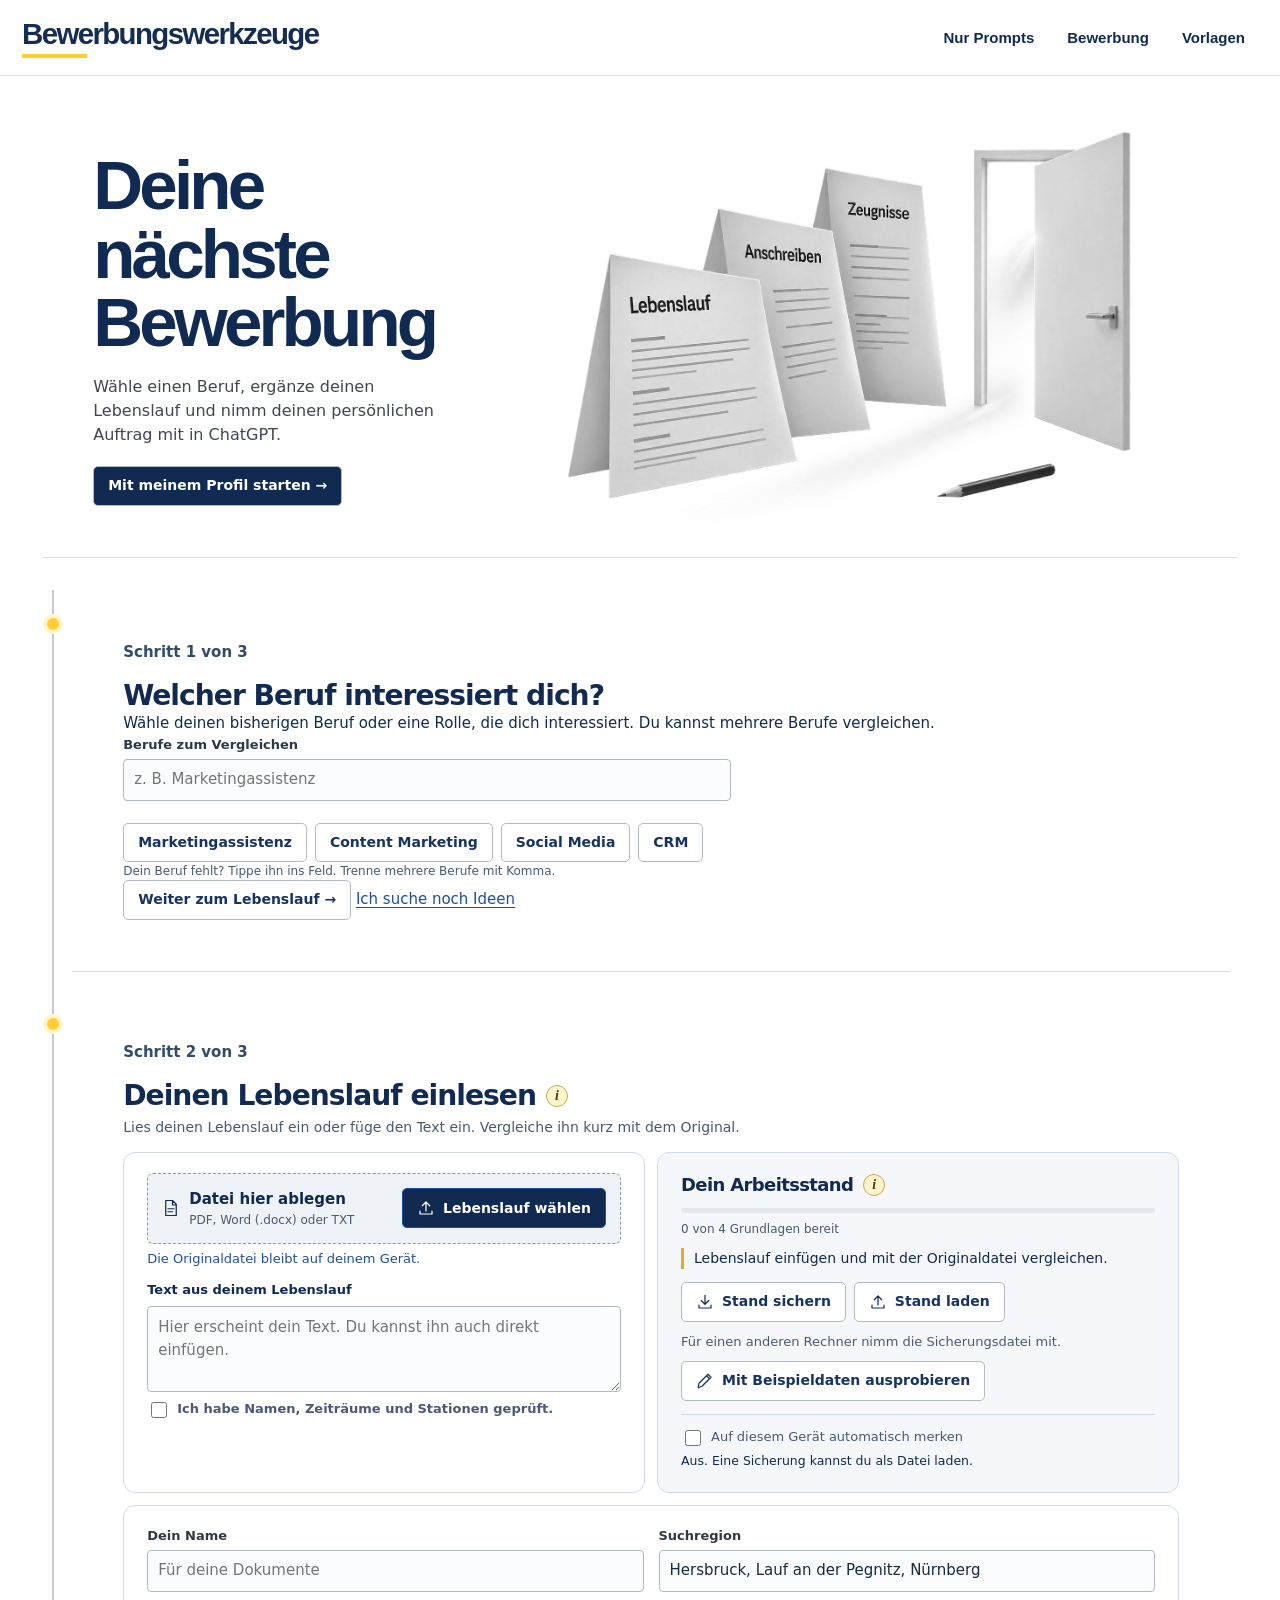
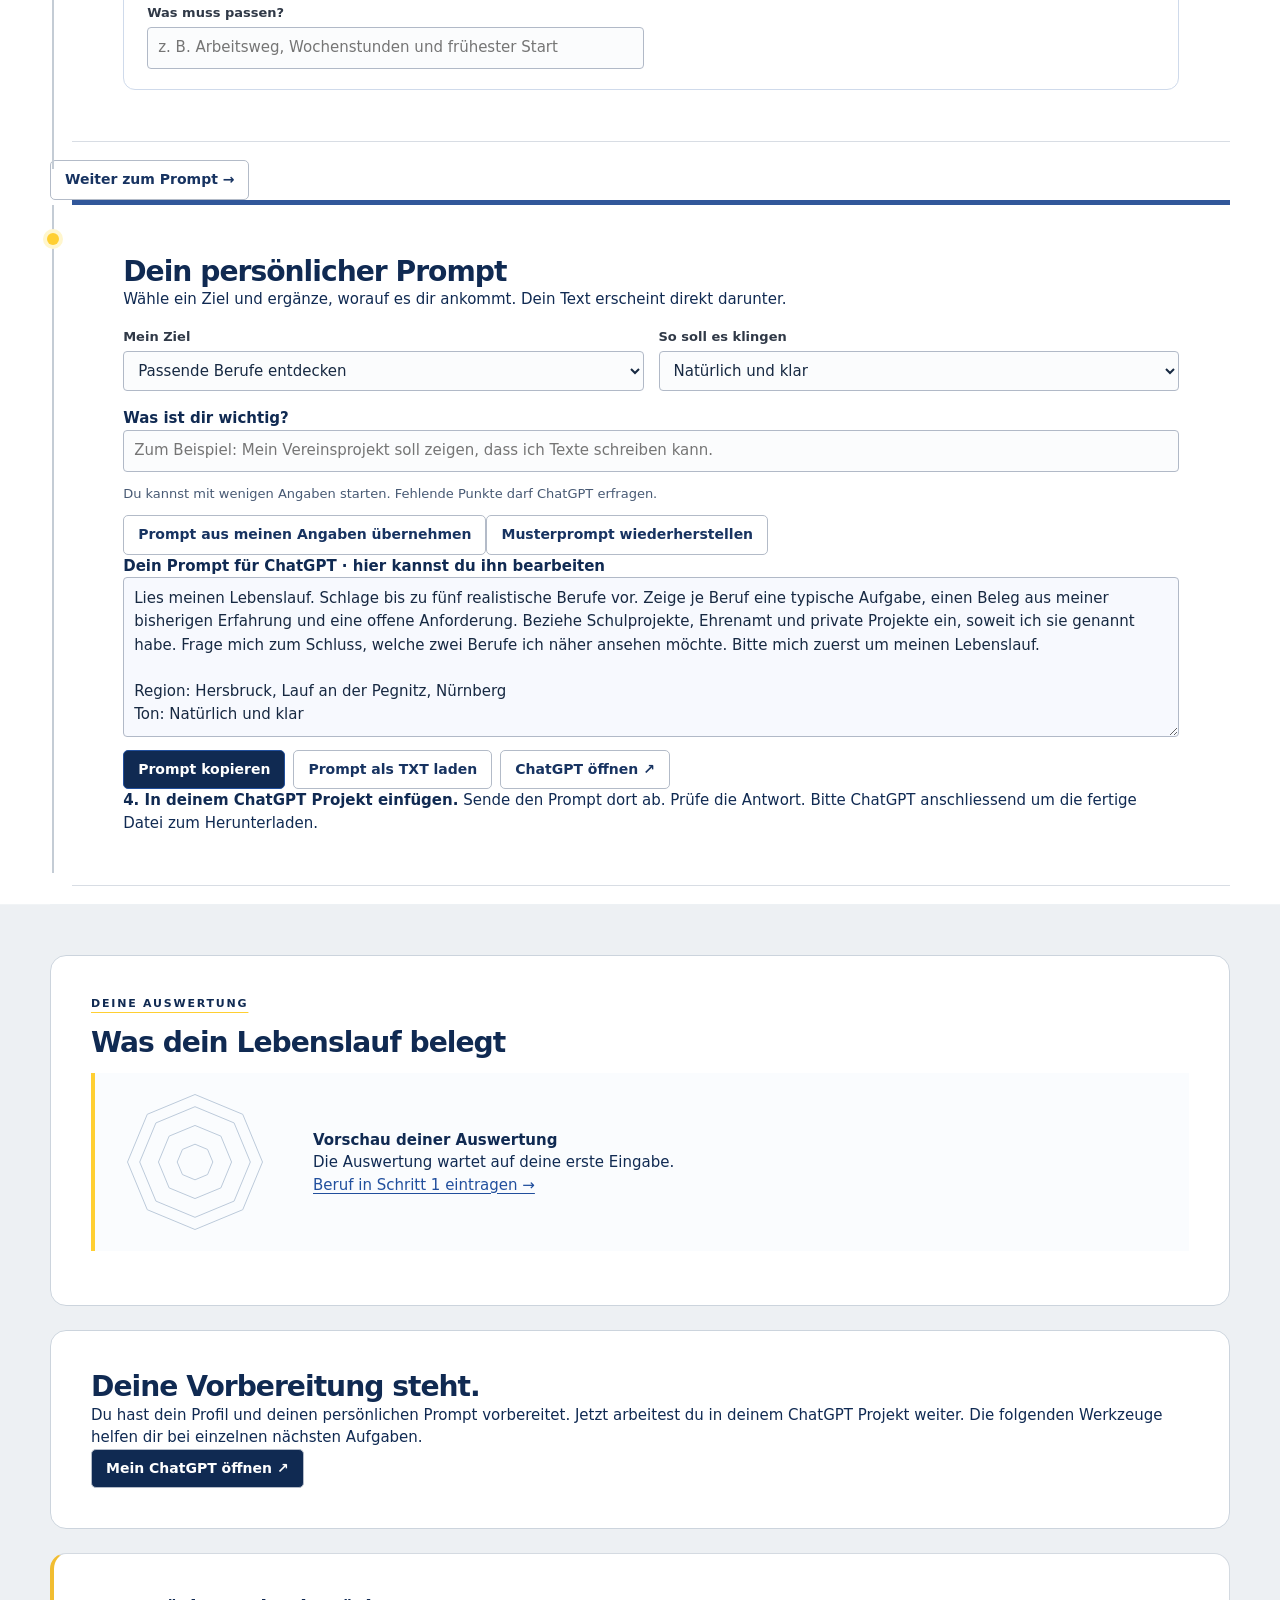
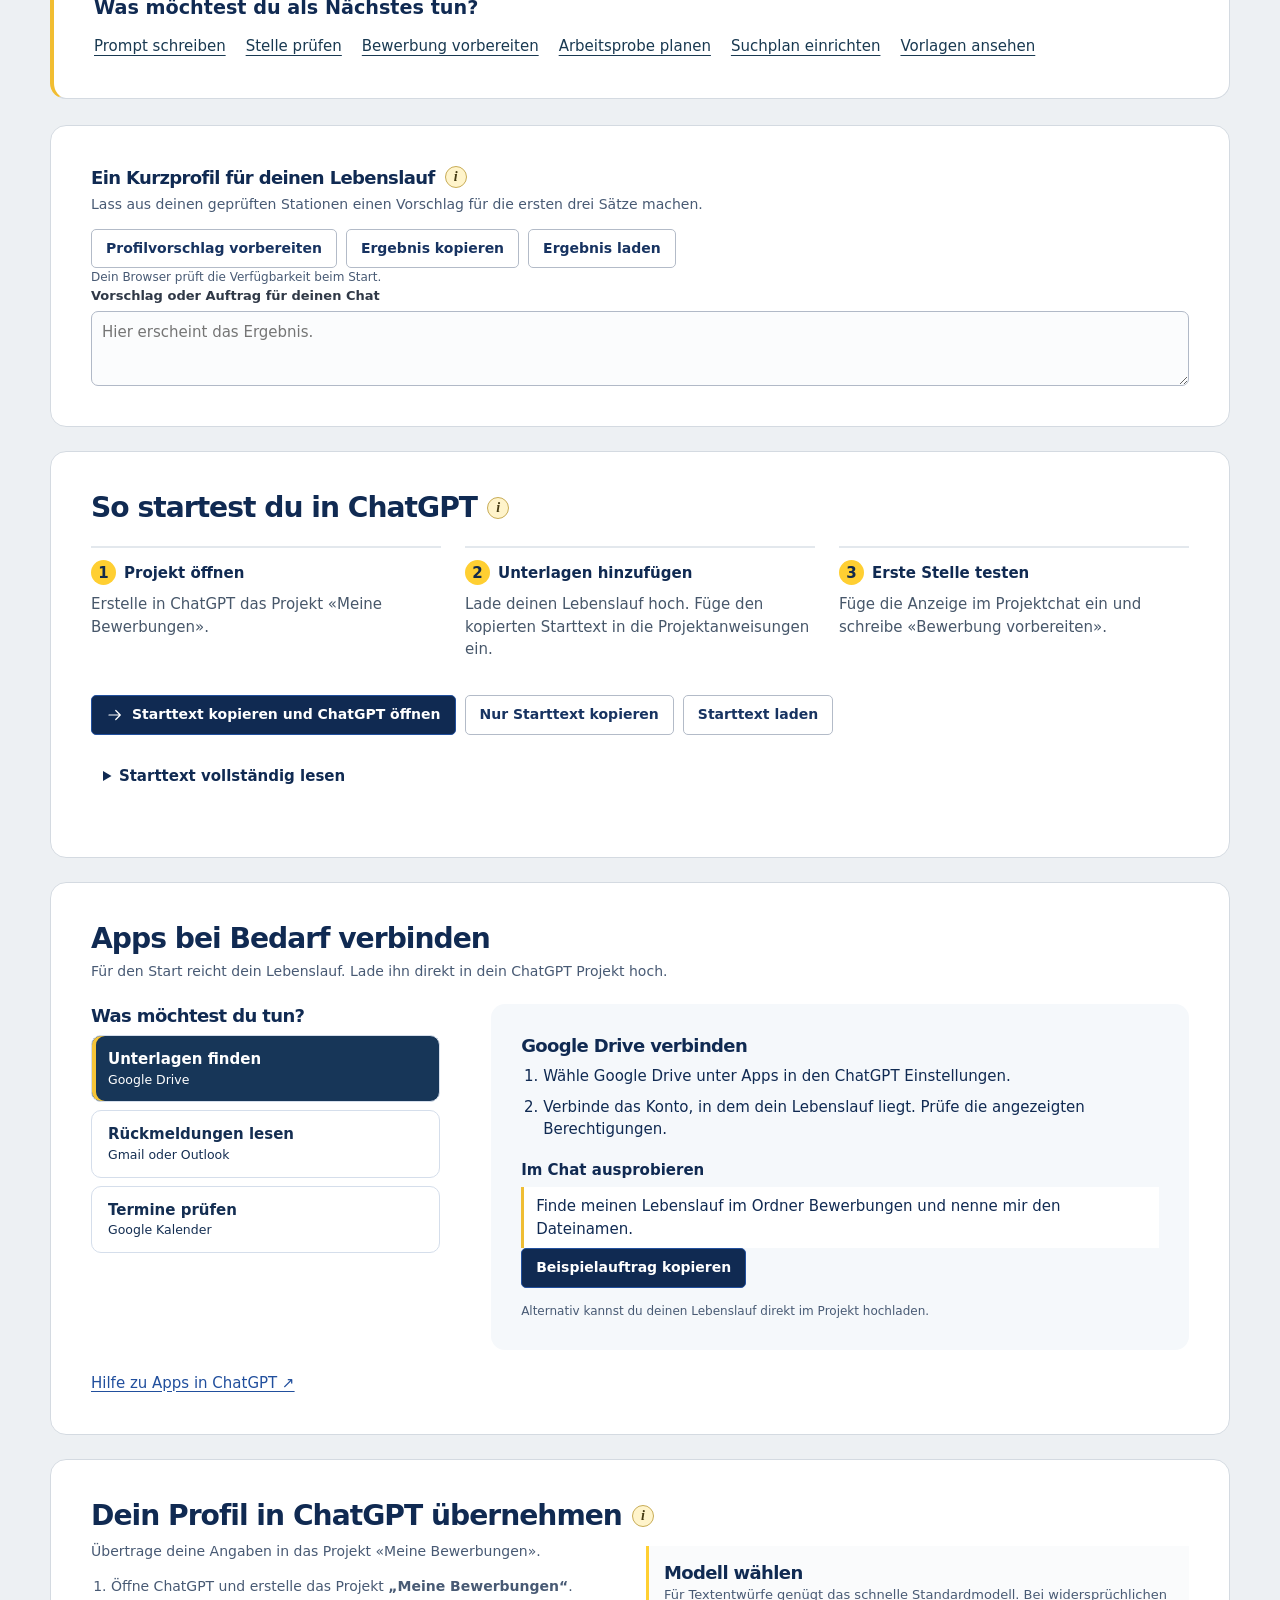
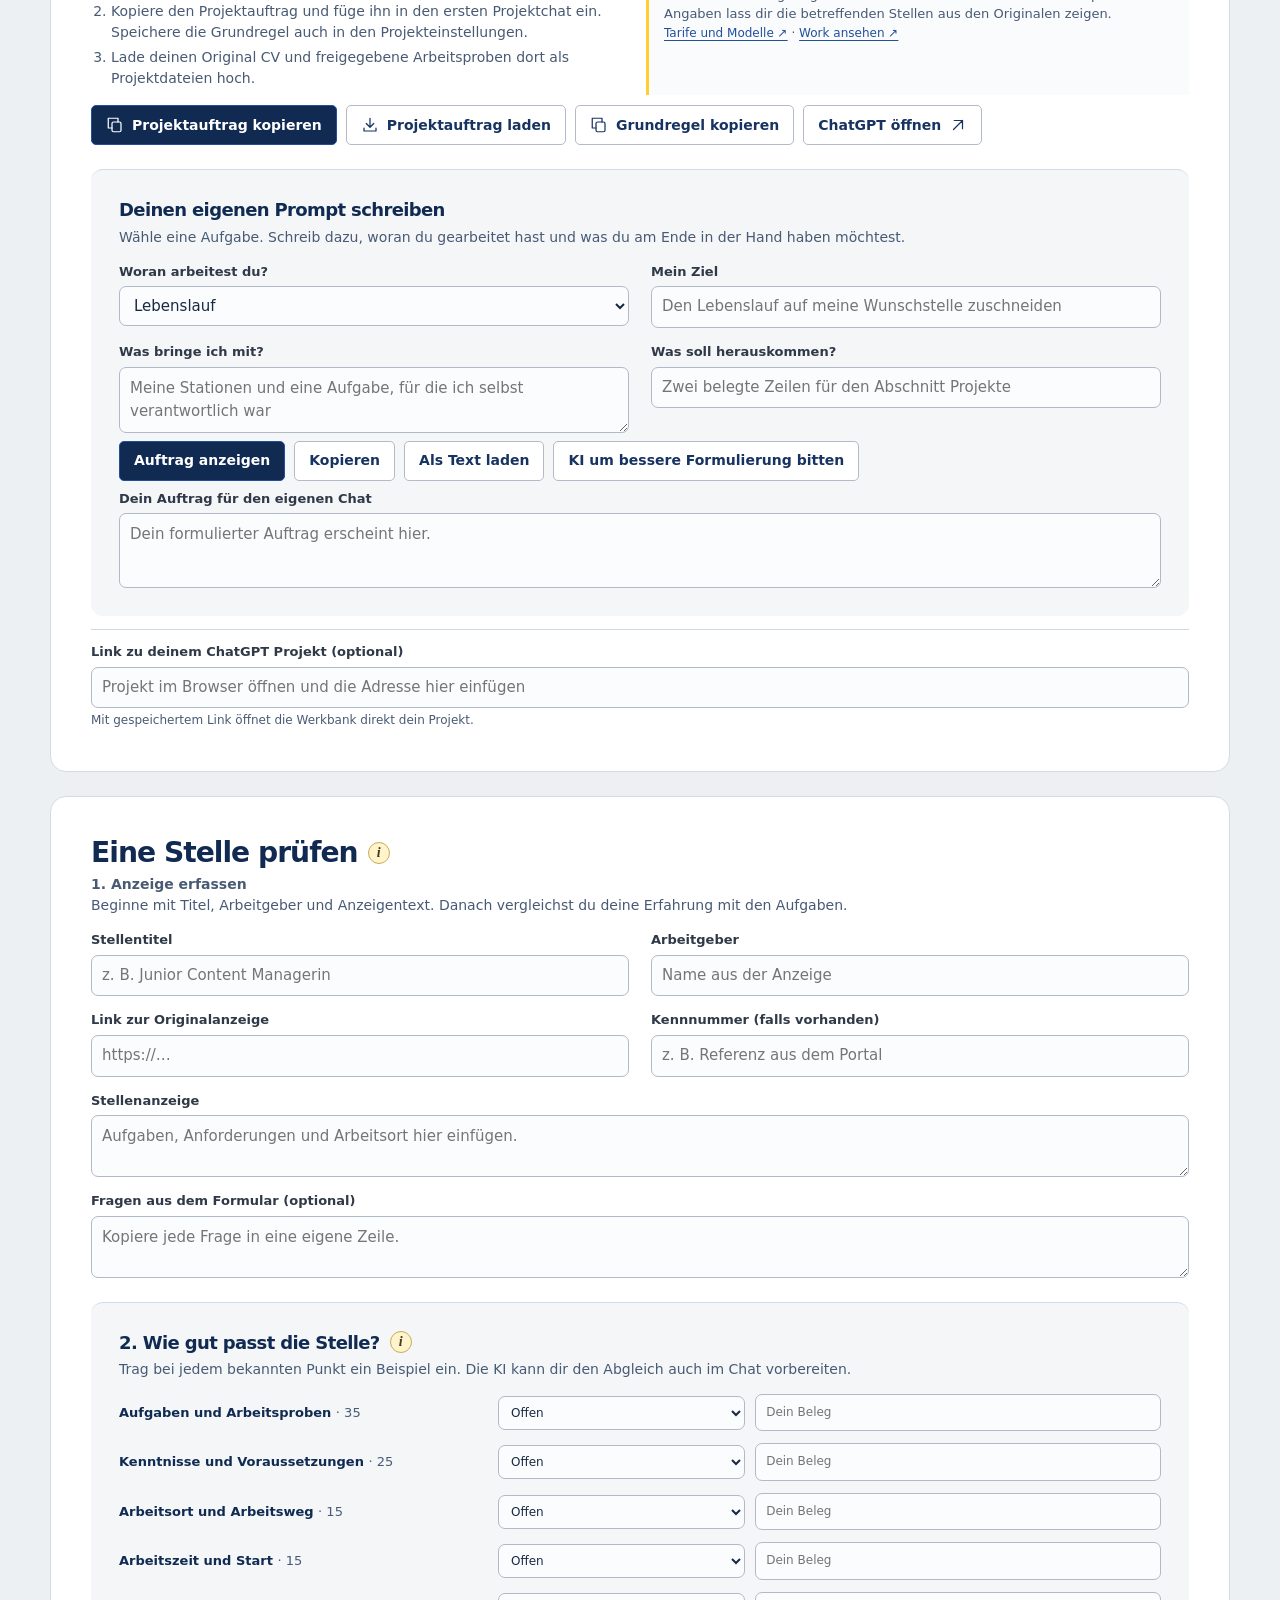
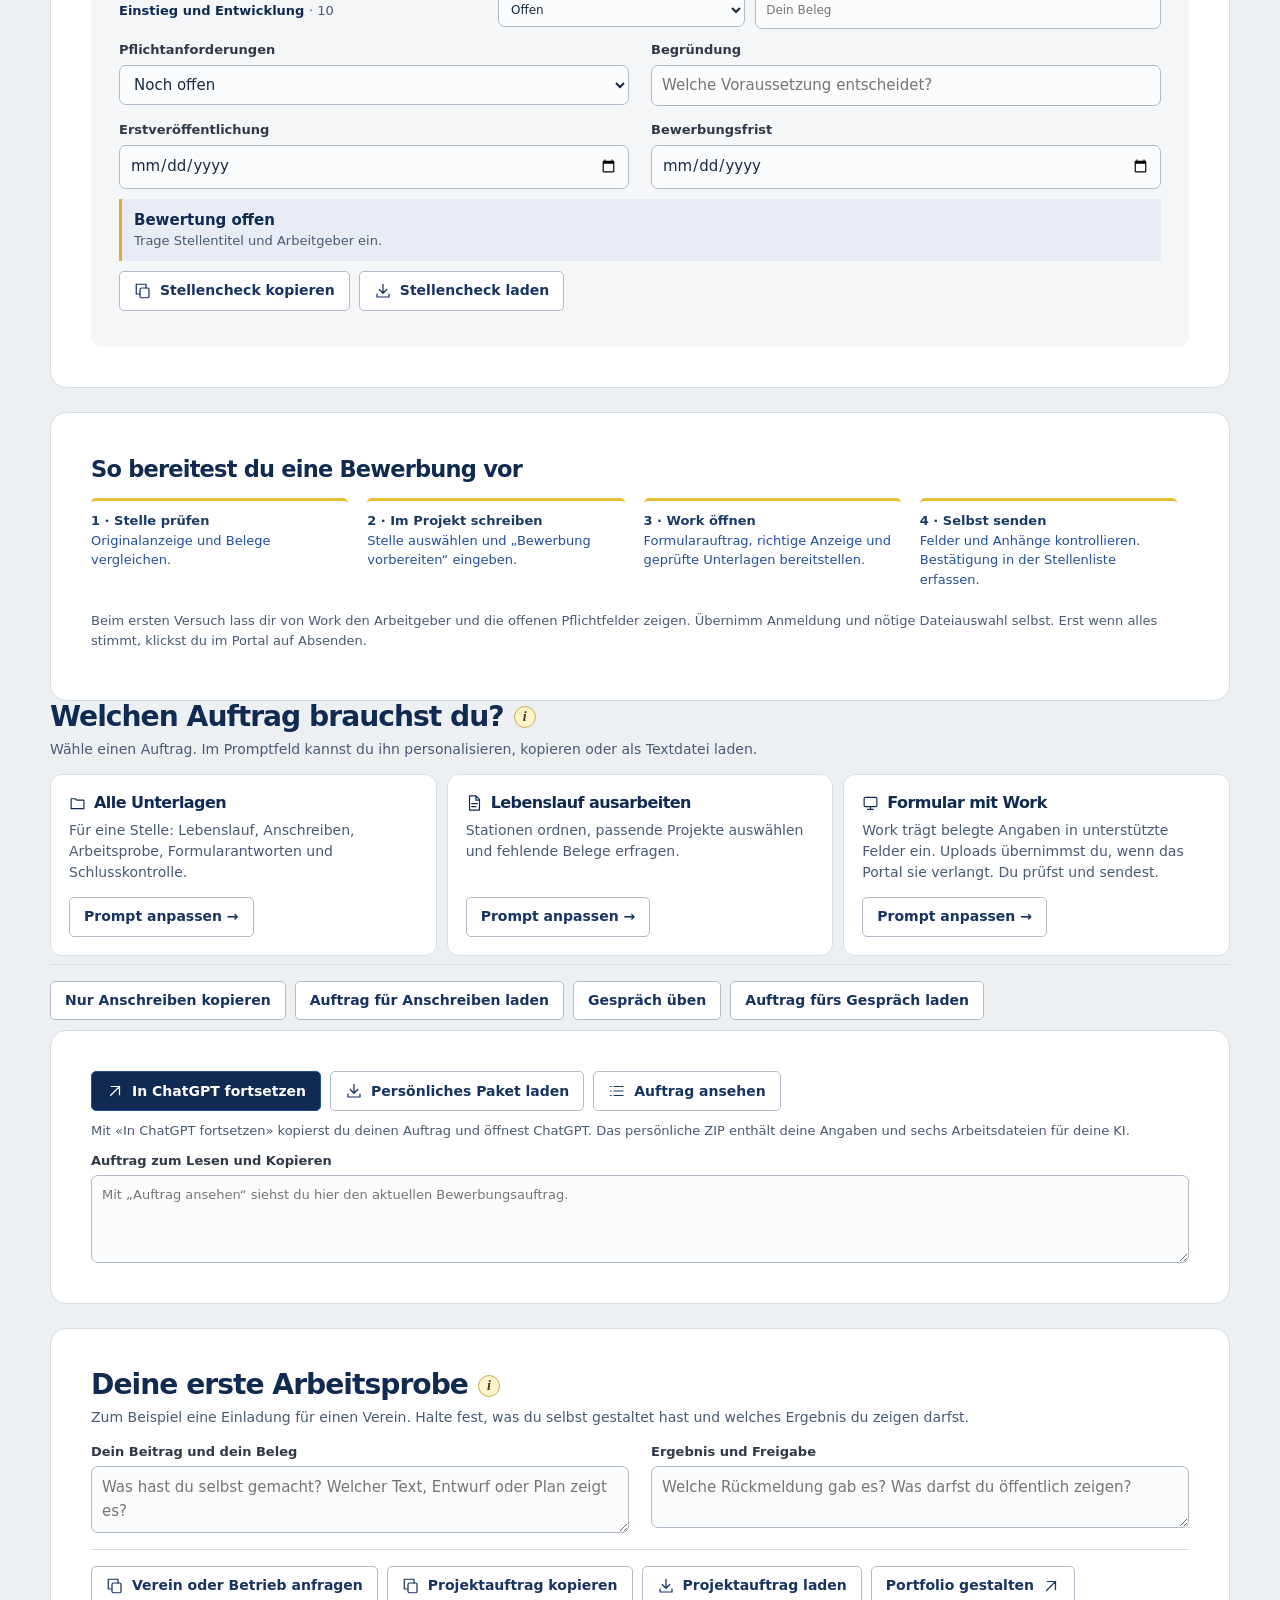
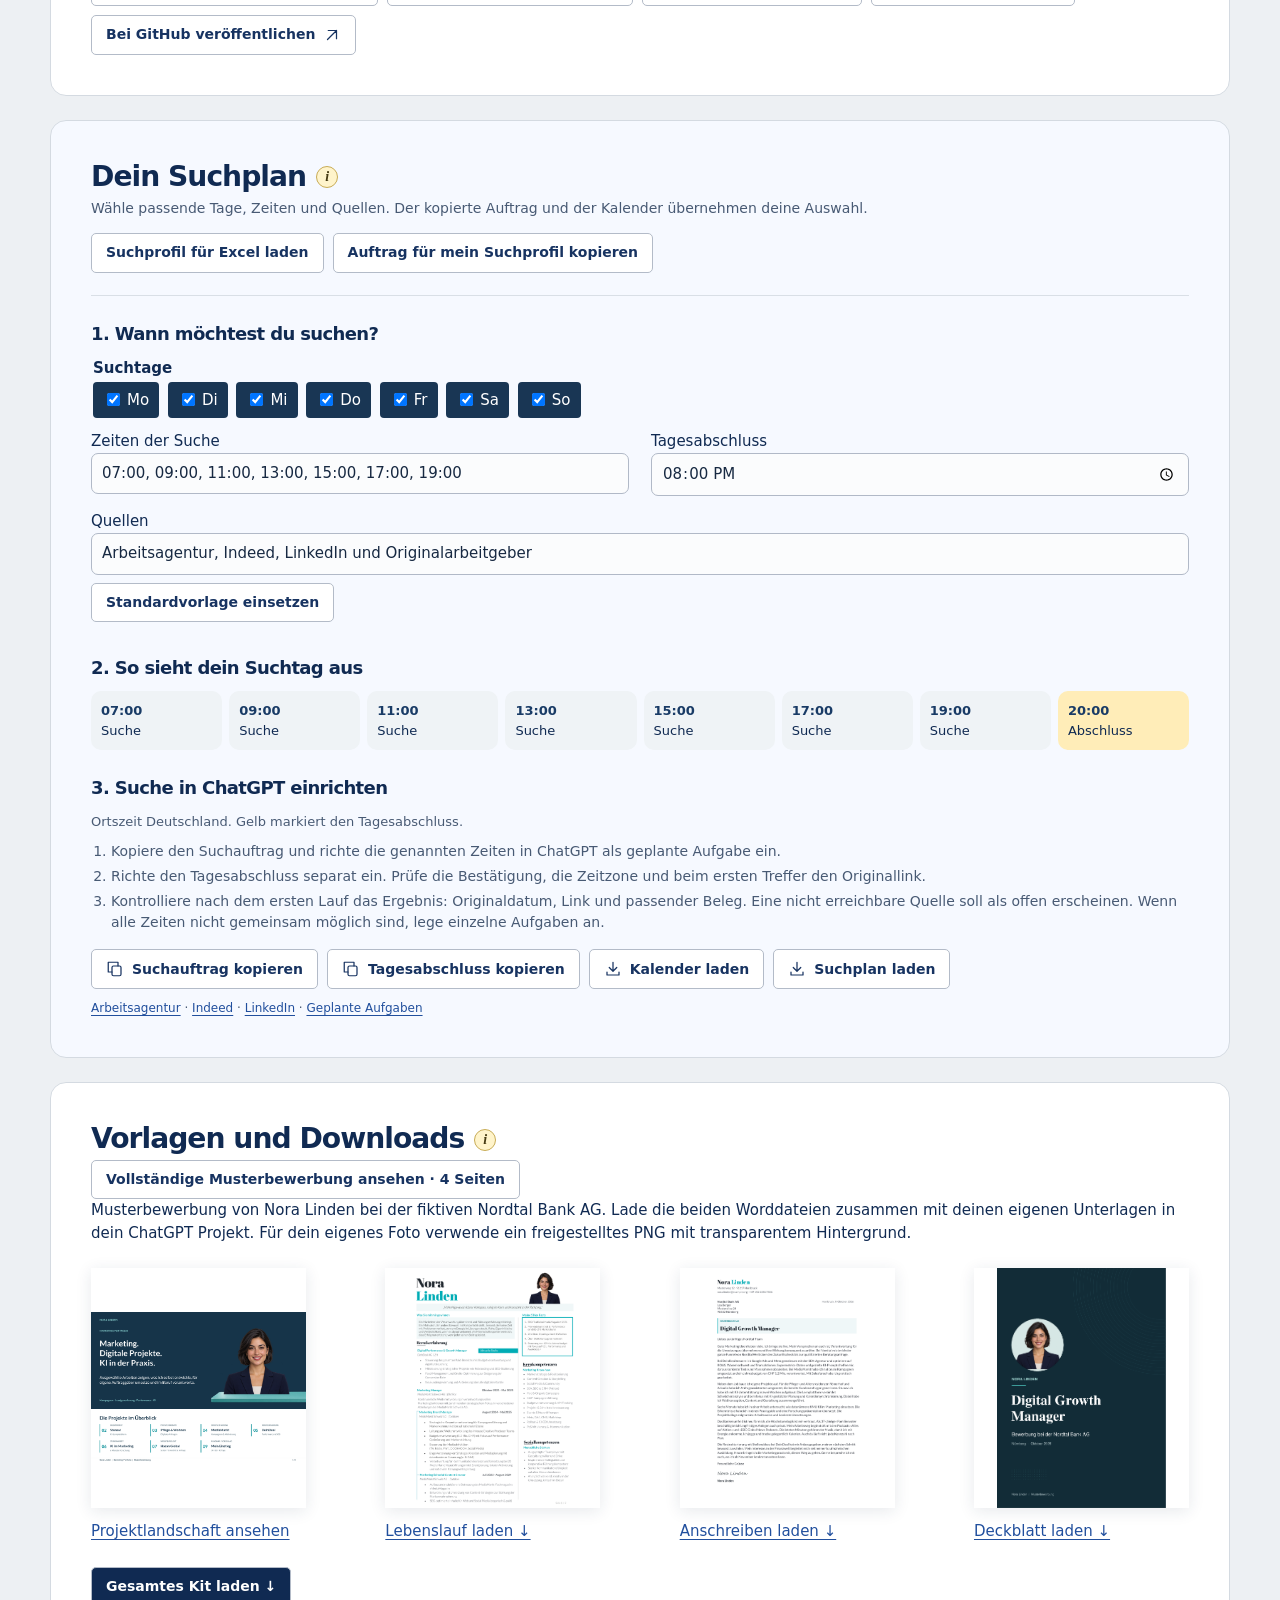
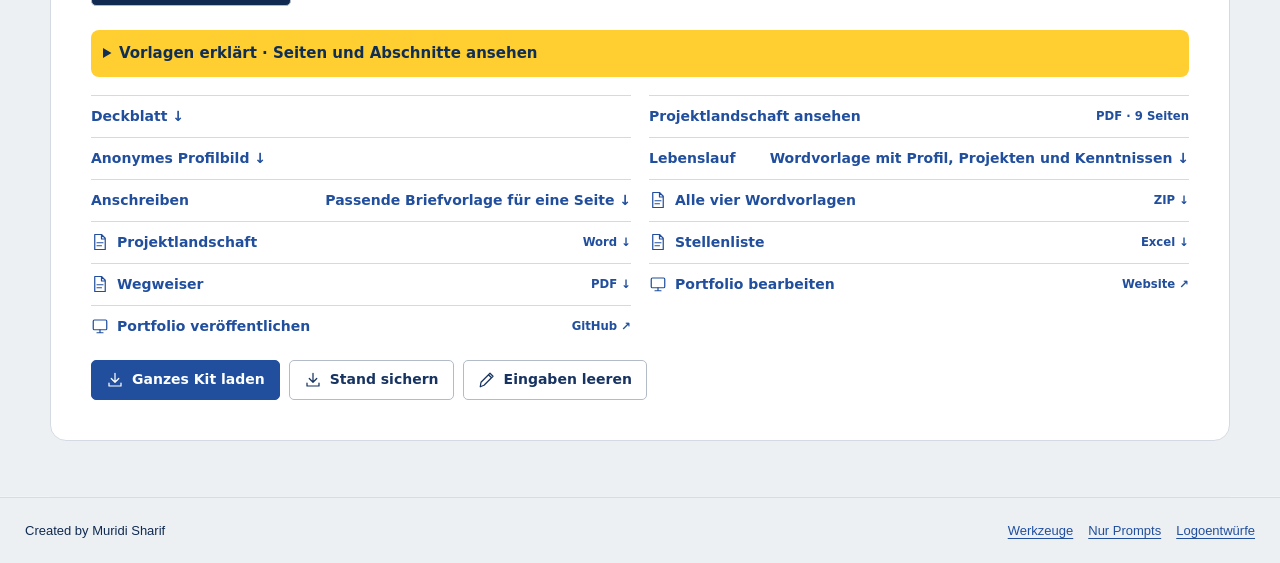
==== commit 7a819dc9: "Dunkles Musterdeckblatt und neunseitige Projektlandschaft in Word und PDF bereitstellen" ====
--- a/index.html
+++ b/index.html
@@ -44,4 +44,4 @@
 
 <section class="section" id="projekte"><div class="panel"><div class="heading"><h2>Deine erste Arbeitsprobe</h2><button class="help" type="button" aria-label="Hilfe zu Deine erste Arbeitsprobe" aria-expanded="false" data-tip="Eine Aufgabe aus Verein, Schule oder Alltag zählt, wenn du deinen eigenen Beitrag zeigen kannst. Kennzeichne Übungen als Eigenprojekt. Bitte um Erlaubnis, bevor du fremde Namen oder Bilder veröffentlichst.">i</button></div><p class="desc">Zum Beispiel eine Einladung für einen Verein. Halte fest, was du selbst gestaltet hast und welches Ergebnis du zeigen darfst.</p><div class="fields"><div class="cell "><label for="evidence">Dein Beitrag und dein Beleg</label><textarea id="evidence" rows="2" data-stored placeholder="Was hast du selbst gemacht? Welcher Text, Entwurf oder Plan zeigt es?"></textarea></div><div class="cell "><label for="projectNotes">Ergebnis und Freigabe</label><textarea id="projectNotes" rows="2" data-stored placeholder="Welche Rückmeldung gab es? Was darfst du öffentlich zeigen?"></textarea></div></div><div class="row room"><button type="button" class="act " data-act="copy:pilot"><svg class="icon" viewbox="0 0 24 24" aria-hidden="true"><rect x="8" y="8" width="12" height="13" rx="2"></rect><path d="M16 8V3H3v13h5"></path></svg>Verein oder Betrieb anfragen</button><button type="button" class="act " data-act="copy:case"><svg class="icon" viewbox="0 0 24 24" aria-hidden="true"><rect x="8" y="8" width="12" height="13" rx="2"></rect><path d="M16 8V3H3v13h5"></path></svg>Projektauftrag kopieren</button><button type="button" class="act " data-act="file:case"><svg class="icon" viewbox="0 0 24 24" aria-hidden="true"><path d="M12 3v12m-5-5 5 5 5-5M4 16v4h16v-4"></path></svg>Projektauftrag laden</button><a class="btn" href="04%20Portfolio.html" target="_blank" rel="noopener">Portfolio gestalten <svg class="icon" viewbox="0 0 24 24" aria-hidden="true"><path d="M6 18 18 6M7 6h11v11"></path></svg></a><a class="btn" href="veroeffentlichen.html" target="_blank" rel="noopener">Bei GitHub veröffentlichen <svg class="icon" viewbox="0 0 24 24" aria-hidden="true"><path d="M6 18 18 6M7 6h11v11"></path></svg></a></div></div></section>
 <section class="section" id="plan"><div class="panel"><div class="heading"><h2>Dein Suchplan</h2><button class="help" type="button" aria-label="Hilfe zu Dein Suchplan" aria-expanded="false" data-tip="Im Kalender bekommst du Erinnerungen. Für eine selbstständige Recherche richtest du Suchauftrag und Tagesabschluss als geplante Aufgaben in deinem eigenen Konto ein.">i</button></div><p class="desc">Wähle passende Tage, Zeiten und Quellen. Der kopierte Auftrag und der Kalender übernehmen deine Auswahl.</p><div class="row room"><a href="Suchprofil.xlsx" download class="btn">Suchprofil für Excel laden</a><button class="act" data-new="excel">Auftrag für mein Suchprofil kopieren</button></div><div class="planedit"><h3>1. Wann möchtest du suchen?</h3><fieldset><legend>Suchtage</legend><label><input data-day="" data-stored="" id="dayMO" type="checkbox" checked value="MO"> Mo</label> <label><input data-day="" data-stored="" id="dayTU" type="checkbox" checked value="TU"> Di</label> <label><input data-day="" data-stored="" id="dayWE" type="checkbox" checked value="WE"> Mi</label> <label><input data-day="" data-stored="" id="dayTH" type="checkbox" checked value="TH"> Do</label> <label><input data-day="" data-stored="" id="dayFR" type="checkbox" checked value="FR"> Fr</label> <label><input data-day="" data-stored="" id="daySA" type="checkbox" checked value="SA"> Sa</label> <label><input data-day="" data-stored="" id="daySU" type="checkbox" checked value="SU"> So</label></fieldset><div class="fields"><label>Zeiten der Suche<input id="times" data-stored="" value="07:00, 09:00, 11:00, 13:00, 15:00, 17:00, 19:00"></label><label>Tagesabschluss<input id="ending" data-stored="" type="time" value="20:00"></label><label class="span2">Quellen<input id="sources" data-stored="" value="Arbeitsagentur, Indeed, LinkedIn und Originalarbeitgeber"></label></div><button class="act" id="preset">Standardvorlage einsetzen</button><h3>2. So sieht dein Suchtag aus</h3></div><div class="schedule"><span><b>07:00</b>Suche</span><span><b>09:00</b>Suche</span><span><b>11:00</b>Suche</span><span><b>13:00</b>Suche</span><span><b>15:00</b>Suche</span><span><b>17:00</b>Suche</span><span><b>19:00</b>Suche</span><span><b>20:00</b>Abschluss</span></div><h3>3. Suche in ChatGPT einrichten</h3><p class="steptext">Ortszeit Deutschland. Gelb markiert den Tagesabschluss.</p><ol class="steps"><li>Kopiere den Suchauftrag und richte die genannten Zeiten in ChatGPT als geplante Aufgabe ein.</li><li>Richte den Tagesabschluss separat ein. Prüfe die Bestätigung, die Zeitzone und beim ersten Treffer den Originallink.</li><li>Kontrolliere nach dem ersten Lauf das Ergebnis: Originaldatum, Link und passender Beleg. Eine nicht erreichbare Quelle soll als offen erscheinen. Wenn alle Zeiten nicht gemeinsam möglich sind, lege einzelne Aufgaben an.</li></ol><div class="row"><button type="button" class="act " data-act="copy:plan"><svg class="icon" viewbox="0 0 24 24" aria-hidden="true"><rect x="8" y="8" width="12" height="13" rx="2"></rect><path d="M16 8V3H3v13h5"></path></svg>Suchauftrag kopieren</button><button type="button" class="act " data-act="copy:end"><svg class="icon" viewbox="0 0 24 24" aria-hidden="true"><rect x="8" y="8" width="12" height="13" rx="2"></rect><path d="M16 8V3H3v13h5"></path></svg>Tagesabschluss kopieren</button><button type="button" class="act " data-act="calendar"><svg class="icon" viewbox="0 0 24 24" aria-hidden="true"><path d="M12 3v12m-5-5 5 5 5-5M4 16v4h16v-4"></path></svg>Kalender laden</button><button type="button" class="act " data-act="file:plan"><svg class="icon" viewbox="0 0 24 24" aria-hidden="true"><path d="M12 3v12m-5-5 5 5 5-5M4 16v4h16v-4"></path></svg>Suchplan laden</button></div><p class="small" style="margin-top:10px"><a href="https://www.arbeitsagentur.de/jobsuche/" target="_blank" rel="noopener">Arbeitsagentur</a> · <a href="https://de.indeed.com/" target="_blank" rel="noopener">Indeed</a> · <a href="https://www.linkedin.com/jobs/" target="_blank" rel="noopener">LinkedIn</a> · <a href="https://help.openai.com/en/articles/10291617" target="_blank" rel="noopener">Geplante Aufgaben</a></p></div></section>
-<section class="section" id="dateien"><div class="panel"><div class="heading"><h2>Vorlagen und Downloads</h2><button class="help" type="button" aria-label="Hilfe zu Vorlagen und Downloads" aria-expanded="false" data-tip="Diese Vorlagen sind leer oder enthalten gekennzeichnete Beispiele. Dein persönliches Paket erstellst du weiter oben mit deinen eigenen Eingaben.">i</button></div><p><a class="btn" href="Musterbewerbung.pdf">Vollständige Musterbewerbung ansehen · 4 Seiten</a></p><p>Musterbewerbung von Nora Linden bei der fiktiven Nordtal Bank AG. Lade die beiden Worddateien zusammen mit deinen eigenen Unterlagen in dein ChatGPT Projekt. Für dein eigenes Foto verwende ein freigestelltes PNG mit transparentem Hintergrund.</p><div class="docstrip"><a href="Lebenslauf.docx" download><img class="actualpreview" src="Lebenslauf.png?v=nordtal4" alt="Erste Seite der Musterdatei Lebenslauf">Lebenslauf laden ↓</a><a href="Anschreiben.docx" download><img class="actualpreview" src="Anschreiben.png?v=nordtal4" alt="Erste Seite der Musterdatei Anschreiben">Anschreiben laden ↓</a><a href="Deckblatt.pdf" download><img class="actualpreview" src="Deckblatt.png?v=nordtal4" alt="Erste Seite der Musterdatei Deckblatt">Deckblatt laden ↓</a><a class="btn" href="Bewerbungskit.zip" download>Gesamtes Kit laden ↓</a></div><details class="explain"><summary>Vorlagen erklärt · Seiten und Abschnitte ansehen</summary><article><img src="Lebenslauf.png?v=nordtal4" alt="Musterseite Lebenslauf"><div><h3>Lebenslauf</h3><p>Profil und Foto machen den Einstieg persönlich. Links stehen Stationen und eigene Beiträge. Rechts stehen die dazu passenden Kenntnisse. Der Kontaktblock endet mit der Mobilnummer.</p><a href="Lebenslauf.docx" download>Wordvorlage laden ↓</a></div></article><article><img src="Anschreiben.png?v=nordtal4" alt="Musterseite Anschreiben"><div><h3>Anschreiben</h3><p>«Gute Marketingideen haben viele. Ich bringe sie live.» Der Einstieg macht ein Versprechen. Im Mittelteil zeigt ein belegtes Projekt, wie du arbeitest. Zum Schluss schlägst du einen konkreten Gesprächsanlass vor.</p><a href="Anschreiben.docx" download>Wordvorlage laden ↓</a></div></article><article><img src="Deckblatt.png?v=nordtal4" alt="Musterseite Deckblatt"><div><h3>Deckblatt</h3><p>Name, Zielrolle und Unternehmen ordnen das Dossier ein. Das Titelmotiv stellt einen Bezug zur Arbeit her. Verwende für ein eigenes Porträt ein freigestelltes PNG.</p><a href="Deckblatt.docx" download>Wordvorlage laden ↓</a></div></article></details><div class="files"><a href="Deckblatt.pdf" download><strong>Deckblatt ↓</strong></a><a href="Profilbild.png" download><strong>Anonymes Profilbild ↓</strong></a><a href="Lebenslauf.docx" download><strong>Lebenslauf</strong><span>Wordvorlage mit Profil, Projekten und Kenntnissen ↓</span></a><a href="Anschreiben.docx" download><strong>Anschreiben</strong><span>Passende Briefvorlage für eine Seite ↓</span></a><a href="Wordvorlagen.zip" download><span><svg class="icon" viewbox="0 0 24 24" aria-hidden="true"><path d="M5 2h9l5 5v15H5zM14 2v6h5M8 13h8M8 17h6"></path></svg>Beide Wordvorlagen</span><small>ZIP ↓</small></a><a href="05%20Projektmappe.docx" download><span><svg class="icon" viewbox="0 0 24 24" aria-hidden="true"><path d="M5 2h9l5 5v15H5zM14 2v6h5M8 13h8M8 17h6"></path></svg>Projektmappe</span><small>Word ↓</small></a><a href="03%20Stellenliste.xlsx" download><span><svg class="icon" viewbox="0 0 24 24" aria-hidden="true"><path d="M5 2h9l5 5v15H5zM14 2v6h5M8 13h8M8 17h6"></path></svg>Stellenliste</span><small>Excel ↓</small></a><a href="Wegweiser.pdf" download><span><svg class="icon" viewbox="0 0 24 24" aria-hidden="true"><path d="M5 2h9l5 5v15H5zM14 2v6h5M8 13h8M8 17h6"></path></svg>Wegweiser</span><small>PDF ↓</small></a><a href="04%20Portfolio.html" target="_blank" rel="noopener"><span><svg class="icon" viewbox="0 0 24 24" aria-hidden="true"><rect x="3" y="4" width="18" height="13" rx="1.5"></rect><path d="M12 17v4m-4 0h8"></path></svg>Portfolio bearbeiten</span><small>Website ↗</small></a><a href="veroeffentlichen.html" target="_blank" rel="noopener"><span><svg class="icon" viewbox="0 0 24 24" aria-hidden="true"><rect x="3" y="4" width="18" height="13" rx="1.5"></rect><path d="M12 17v4m-4 0h8"></path></svg>Portfolio veröffentlichen</span><small>GitHub ↗</small></a></div><div class="row room"><a class="btn primary" data-kit href="Bewerbungskit.zip" download><svg class="icon" viewbox="0 0 24 24" aria-hidden="true"><path d="M12 3v12m-5-5 5 5 5-5M4 16v4h16v-4"></path></svg> Ganzes Kit laden</a><button type="button" class="act " data-act="backup"><svg class="icon" viewbox="0 0 24 24" aria-hidden="true"><path d="M12 3v12m-5-5 5 5 5-5M4 16v4h16v-4"></path></svg>Stand sichern</button><button type="button" class="act " data-act="clear"><svg class="icon" viewbox="0 0 24 24" aria-hidden="true"><path d="m4 15 12-12 4 4L8 19l-5 2zM14 5l4 4"></path></svg>Eingaben leeren</button></div></div></section></div></div></div></main><footer class="unifiedfooter"><span>Created by Muridi Sharif</span><nav><a href="index.html">Werkzeuge</a><a href="anleitung.html">Nur Prompts</a><a href="logos.html">Logoentwürfe</a></nav></footer><div id="status" role="status" aria-live="polite"></div><div id="helpTip" class="tip" role="tooltip" hidden></div><script src="promptstudio.js" defer></script><script defer src="feinschliff.js?v=preview2"></script></body></html>+<section class="section" id="dateien"><div class="panel"><div class="heading"><h2>Vorlagen und Downloads</h2><button class="help" type="button" aria-label="Hilfe zu Vorlagen und Downloads" aria-expanded="false" data-tip="Diese Vorlagen sind leer oder enthalten gekennzeichnete Beispiele. Dein persönliches Paket erstellst du weiter oben mit deinen eigenen Eingaben.">i</button></div><p><a class="btn" href="Musterbewerbung.pdf">Vollständige Musterbewerbung ansehen · 4 Seiten</a></p><p>Musterbewerbung von Nora Linden bei der fiktiven Nordtal Bank AG. Lade die beiden Worddateien zusammen mit deinen eigenen Unterlagen in dein ChatGPT Projekt. Für dein eigenes Foto verwende ein freigestelltes PNG mit transparentem Hintergrund.</p><div class="docstrip"><a href="Projektlandschaft.pdf"><img class="actualpreview" src="Projektlandschaft.png" alt="Titelseite der Projektlandschaft">Projektlandschaft ansehen</a><a href="Lebenslauf.docx" download><img class="actualpreview" src="Lebenslauf.png?v=nordtal4" alt="Erste Seite der Musterdatei Lebenslauf">Lebenslauf laden ↓</a><a href="Anschreiben.docx" download><img class="actualpreview" src="Anschreiben.png?v=nordtal4" alt="Erste Seite der Musterdatei Anschreiben">Anschreiben laden ↓</a><a href="Deckblatt.docx" download><img class="actualpreview" src="Deckblatt.png?v=nordtal5" alt="Erste Seite der Musterdatei Deckblatt">Deckblatt laden ↓</a><a class="btn" href="Bewerbungskit.zip" download>Gesamtes Kit laden ↓</a></div><details class="explain"><summary>Vorlagen erklärt · Seiten und Abschnitte ansehen</summary><article><img src="Lebenslauf.png?v=nordtal4" alt="Musterseite Lebenslauf"><div><h3>Lebenslauf</h3><p>Profil und Foto machen den Einstieg persönlich. Links stehen Stationen und eigene Beiträge. Rechts stehen die dazu passenden Kenntnisse. Der Kontaktblock endet mit der Mobilnummer.</p><a href="Lebenslauf.docx" download>Wordvorlage laden ↓</a></div></article><article><img src="Anschreiben.png?v=nordtal4" alt="Musterseite Anschreiben"><div><h3>Anschreiben</h3><p>«Gute Marketingideen haben viele. Ich bringe sie live.» Der Einstieg macht ein Versprechen. Im Mittelteil zeigt ein belegtes Projekt, wie du arbeitest. Zum Schluss schlägst du einen konkreten Gesprächsanlass vor.</p><a href="Anschreiben.docx" download>Wordvorlage laden ↓</a></div></article><article><img src="Deckblatt.png?v=nordtal5" alt="Musterseite Deckblatt"><div><h3>Deckblatt</h3><p>Name, Zielrolle und Unternehmen ordnen das Dossier ein. Das Titelmotiv stellt einen Bezug zur Arbeit her. Verwende für ein eigenes Porträt ein freigestelltes PNG.</p><a href="Deckblatt.docx" download>Wordvorlage laden ↓</a></div></article></details><div class="files"><a href="Deckblatt.docx" download><strong>Deckblatt ↓</strong></a><a href="Projektlandschaft.pdf"><strong>Projektlandschaft ansehen</strong><small>PDF · 9 Seiten</small></a><a href="Profilbild.png" download><strong>Anonymes Profilbild ↓</strong></a><a href="Lebenslauf.docx" download><strong>Lebenslauf</strong><span>Wordvorlage mit Profil, Projekten und Kenntnissen ↓</span></a><a href="Anschreiben.docx" download><strong>Anschreiben</strong><span>Passende Briefvorlage für eine Seite ↓</span></a><a href="Wordvorlagen.zip" download><span><svg class="icon" viewbox="0 0 24 24" aria-hidden="true"><path d="M5 2h9l5 5v15H5zM14 2v6h5M8 13h8M8 17h6"></path></svg>Alle vier Wordvorlagen</span><small>ZIP ↓</small></a><a href="Projektlandschaft.docx" download><span><svg class="icon" viewbox="0 0 24 24" aria-hidden="true"><path d="M5 2h9l5 5v15H5zM14 2v6h5M8 13h8M8 17h6"></path></svg>Projektlandschaft</span><small>Word ↓</small></a><a href="03%20Stellenliste.xlsx" download><span><svg class="icon" viewbox="0 0 24 24" aria-hidden="true"><path d="M5 2h9l5 5v15H5zM14 2v6h5M8 13h8M8 17h6"></path></svg>Stellenliste</span><small>Excel ↓</small></a><a href="Wegweiser.pdf" download><span><svg class="icon" viewbox="0 0 24 24" aria-hidden="true"><path d="M5 2h9l5 5v15H5zM14 2v6h5M8 13h8M8 17h6"></path></svg>Wegweiser</span><small>PDF ↓</small></a><a href="04%20Portfolio.html" target="_blank" rel="noopener"><span><svg class="icon" viewbox="0 0 24 24" aria-hidden="true"><rect x="3" y="4" width="18" height="13" rx="1.5"></rect><path d="M12 17v4m-4 0h8"></path></svg>Portfolio bearbeiten</span><small>Website ↗</small></a><a href="veroeffentlichen.html" target="_blank" rel="noopener"><span><svg class="icon" viewbox="0 0 24 24" aria-hidden="true"><rect x="3" y="4" width="18" height="13" rx="1.5"></rect><path d="M12 17v4m-4 0h8"></path></svg>Portfolio veröffentlichen</span><small>GitHub ↗</small></a></div><div class="row room"><a class="btn primary" data-kit href="Bewerbungskit.zip" download><svg class="icon" viewbox="0 0 24 24" aria-hidden="true"><path d="M12 3v12m-5-5 5 5 5-5M4 16v4h16v-4"></path></svg> Ganzes Kit laden</a><button type="button" class="act " data-act="backup"><svg class="icon" viewbox="0 0 24 24" aria-hidden="true"><path d="M12 3v12m-5-5 5 5 5-5M4 16v4h16v-4"></path></svg>Stand sichern</button><button type="button" class="act " data-act="clear"><svg class="icon" viewbox="0 0 24 24" aria-hidden="true"><path d="m4 15 12-12 4 4L8 19l-5 2zM14 5l4 4"></path></svg>Eingaben leeren</button></div></div></section></div></div></div></main><footer class="unifiedfooter"><span>Created by Muridi Sharif</span><nav><a href="index.html">Werkzeuge</a><a href="anleitung.html">Nur Prompts</a><a href="logos.html">Logoentwürfe</a></nav></footer><div id="status" role="status" aria-live="polite"></div><div id="helpTip" class="tip" role="tooltip" hidden></div><script src="promptstudio.js" defer></script><script defer src="feinschliff.js?v=preview2"></script></body></html>
